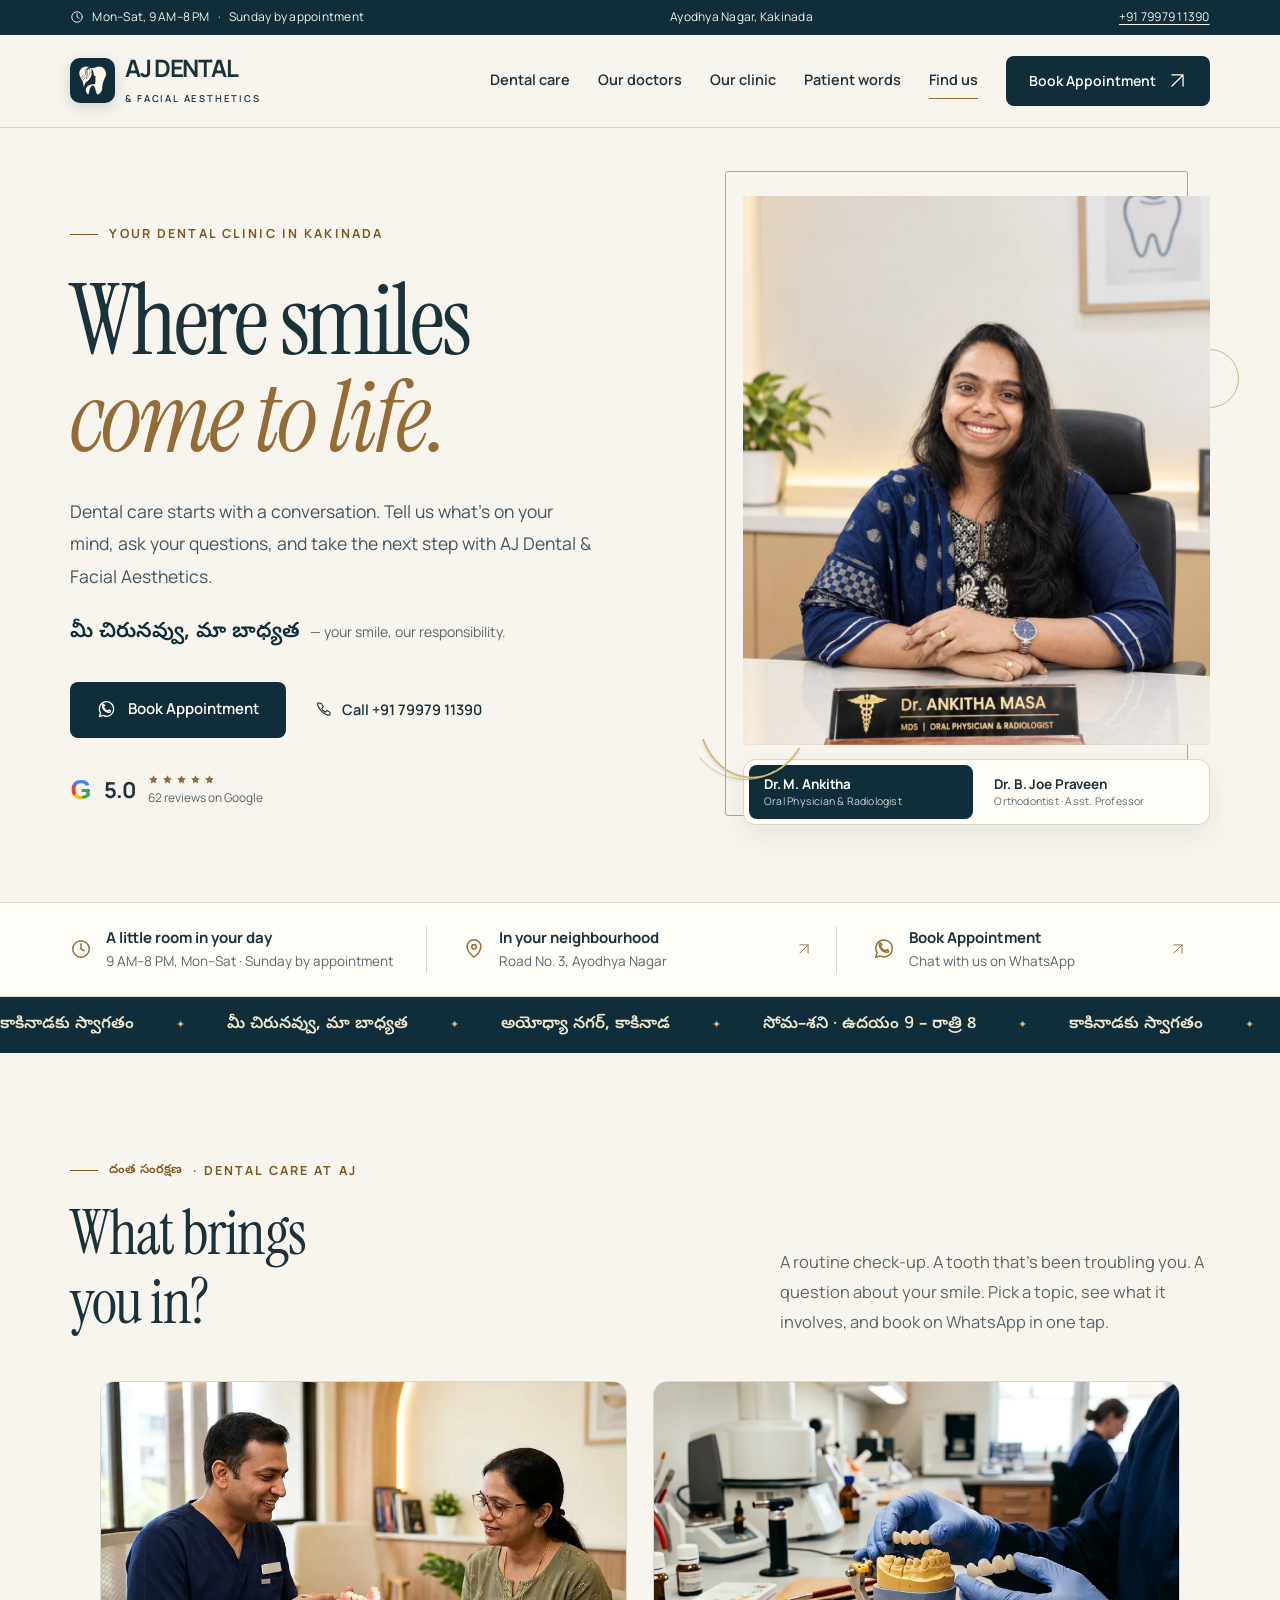
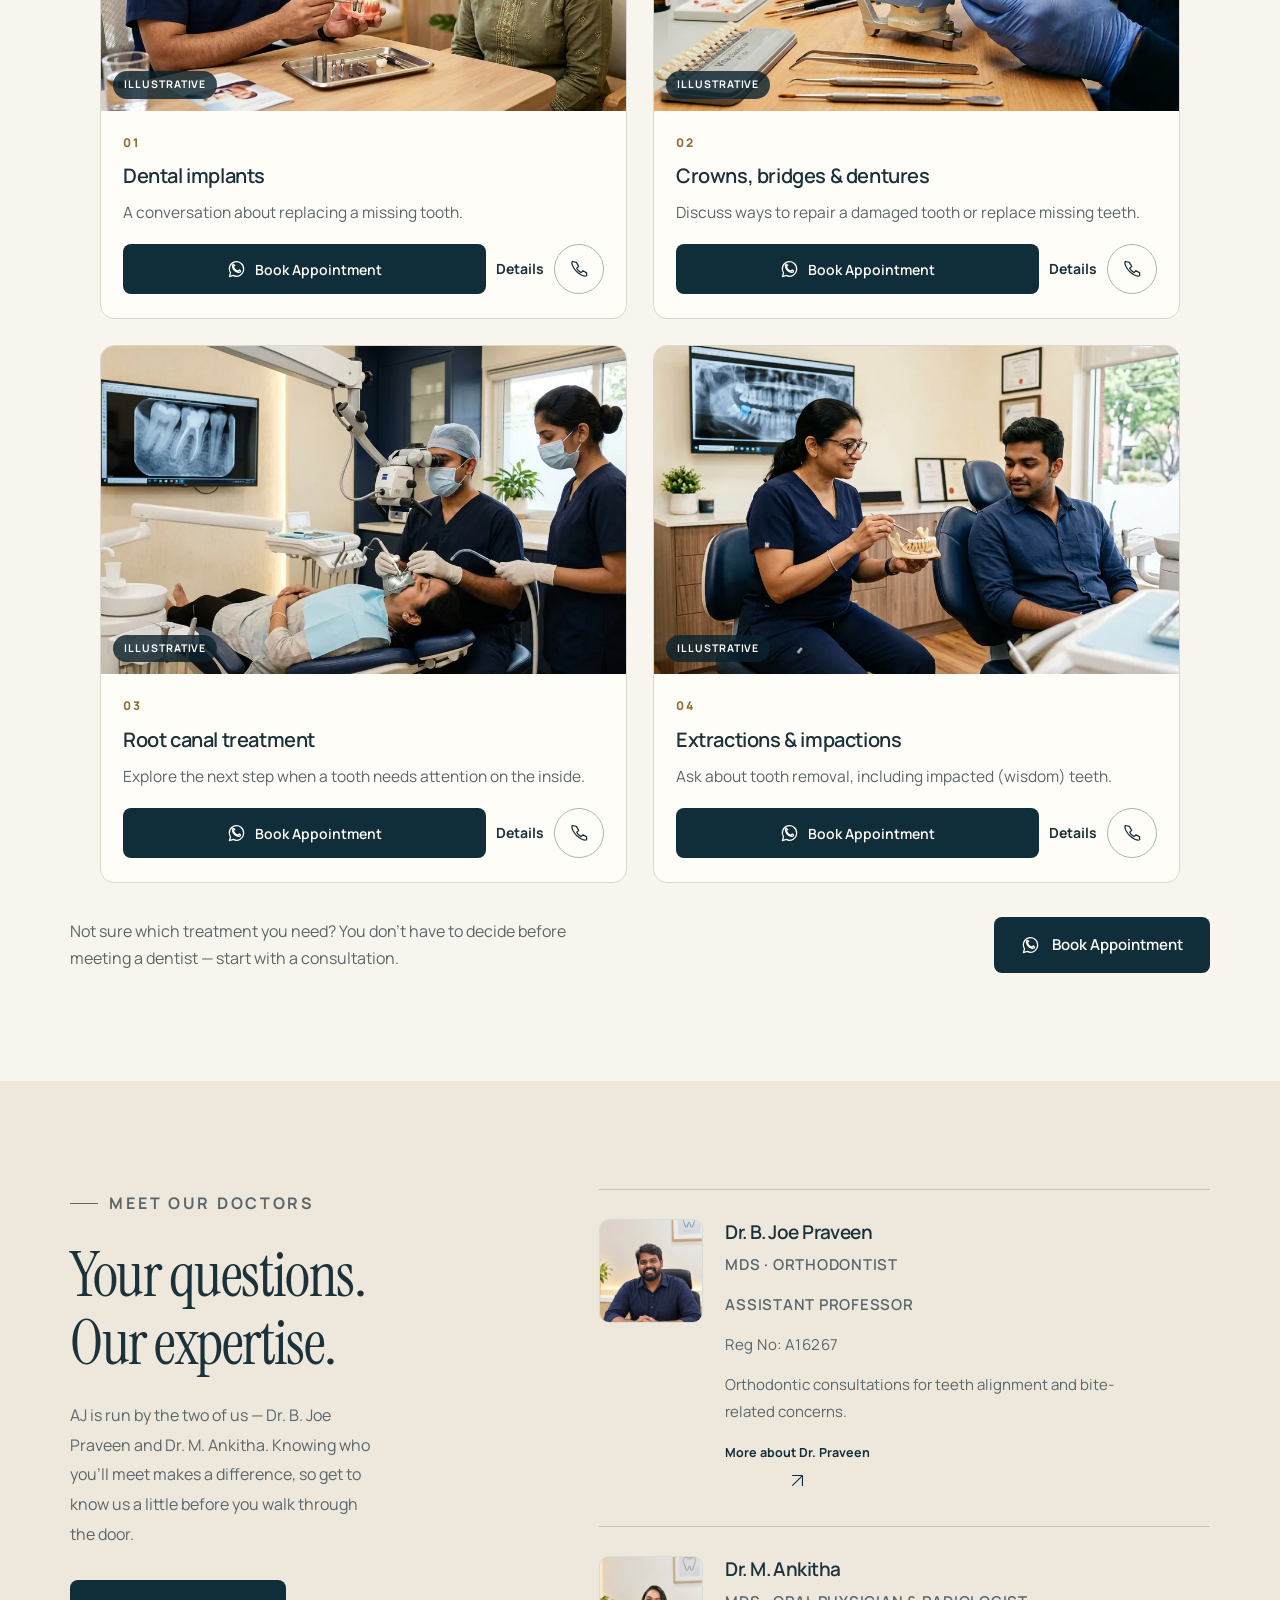
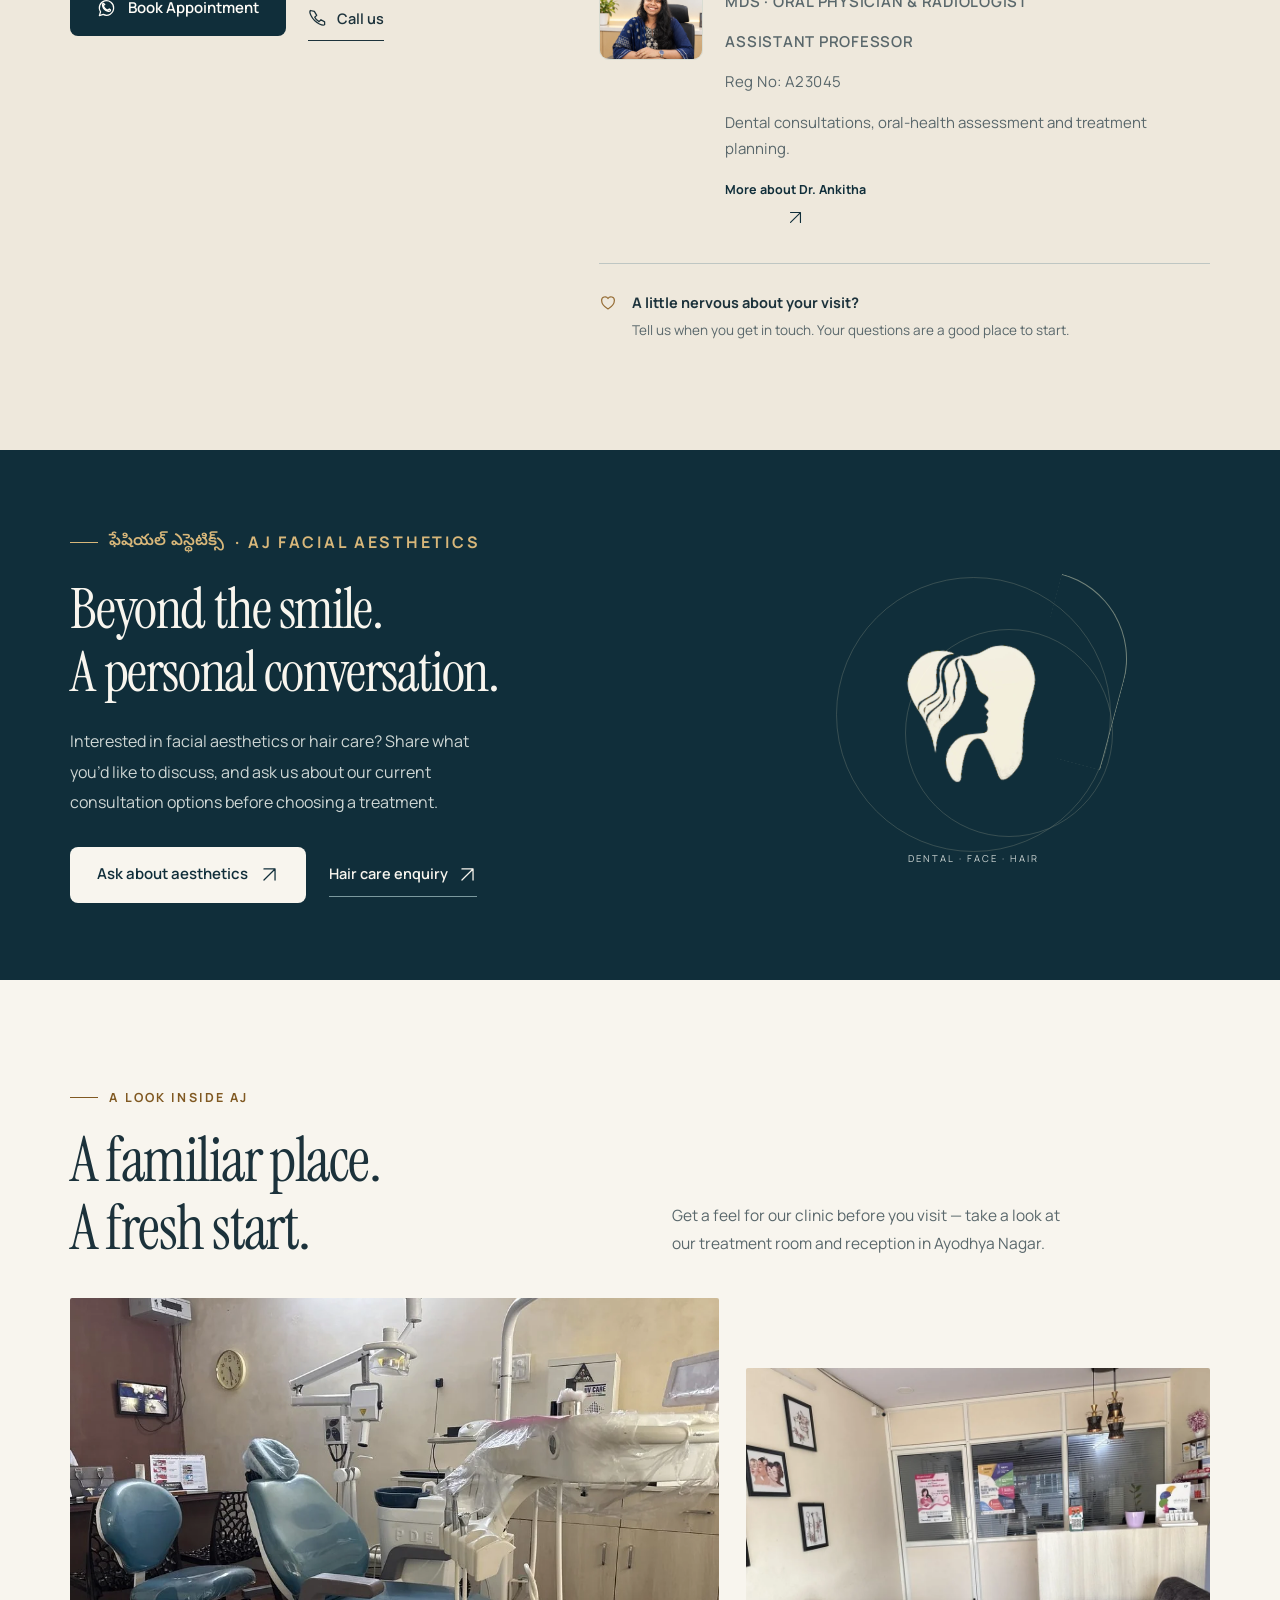
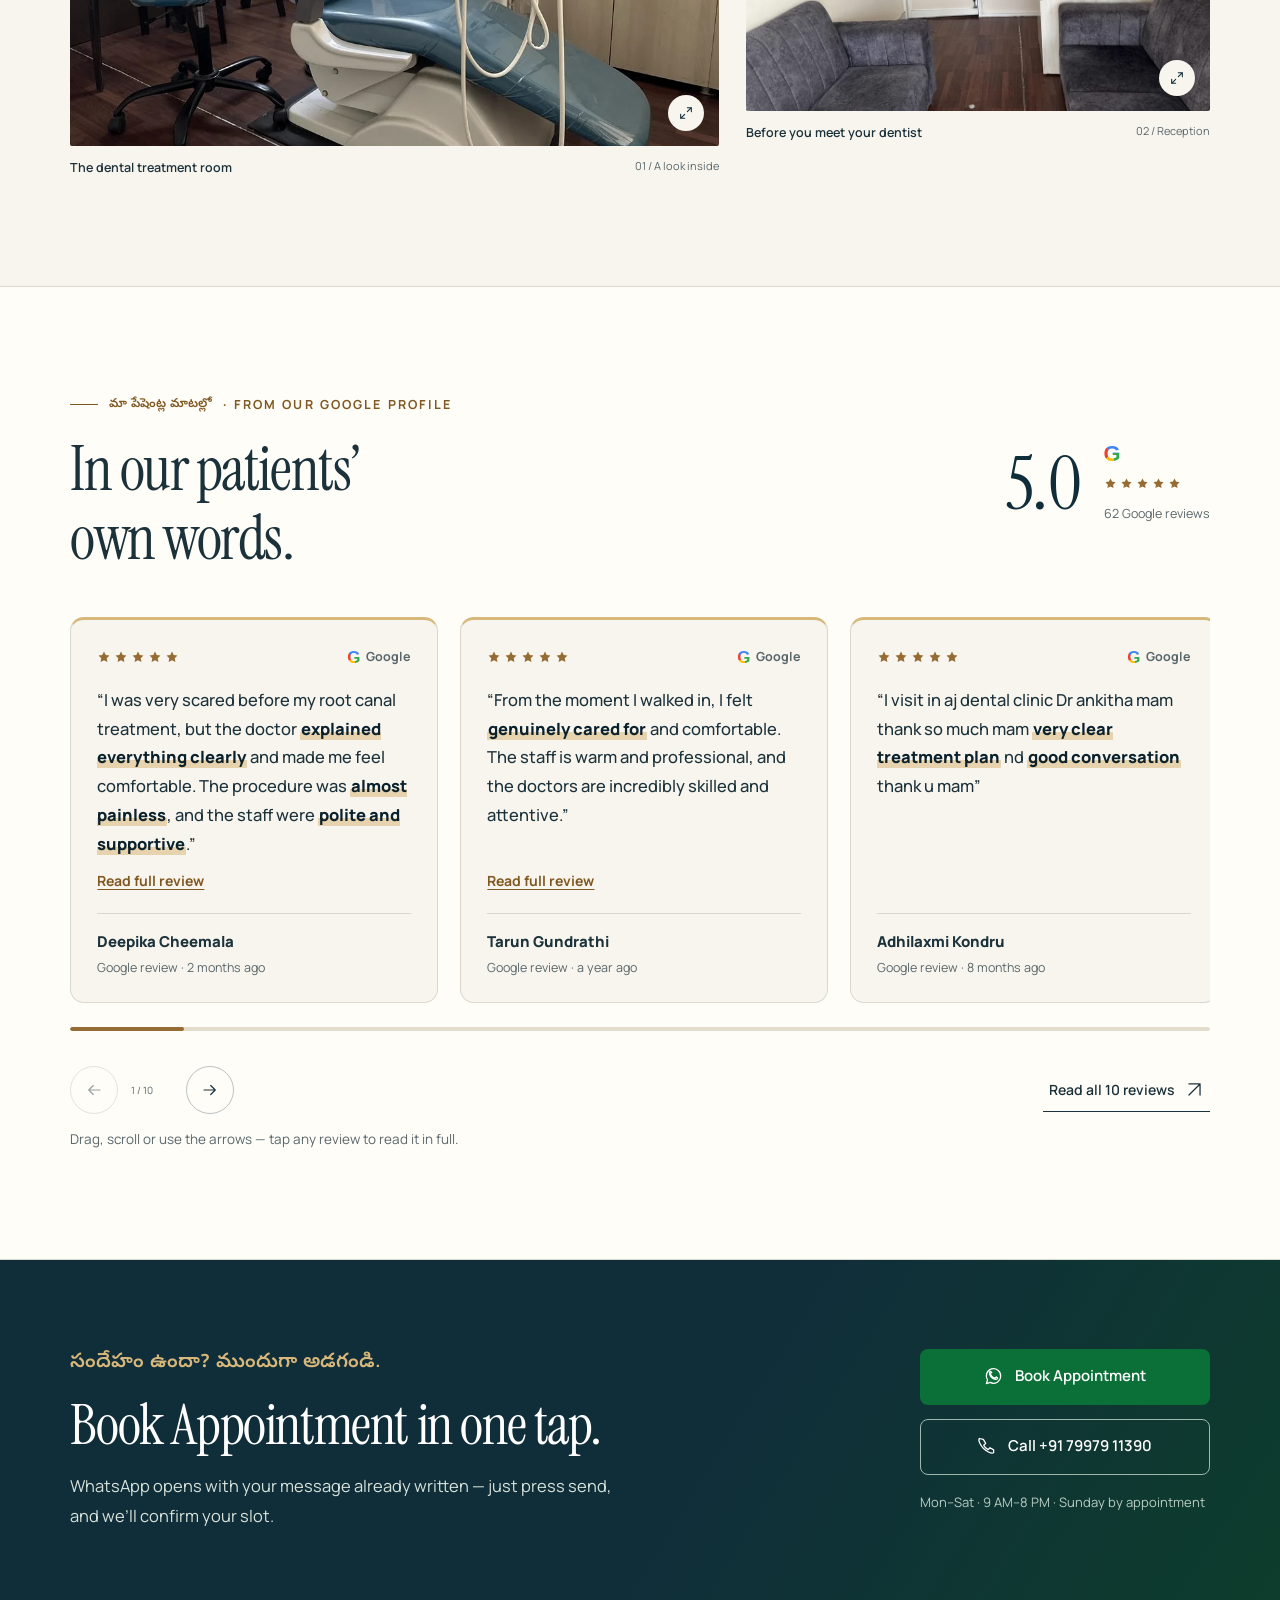
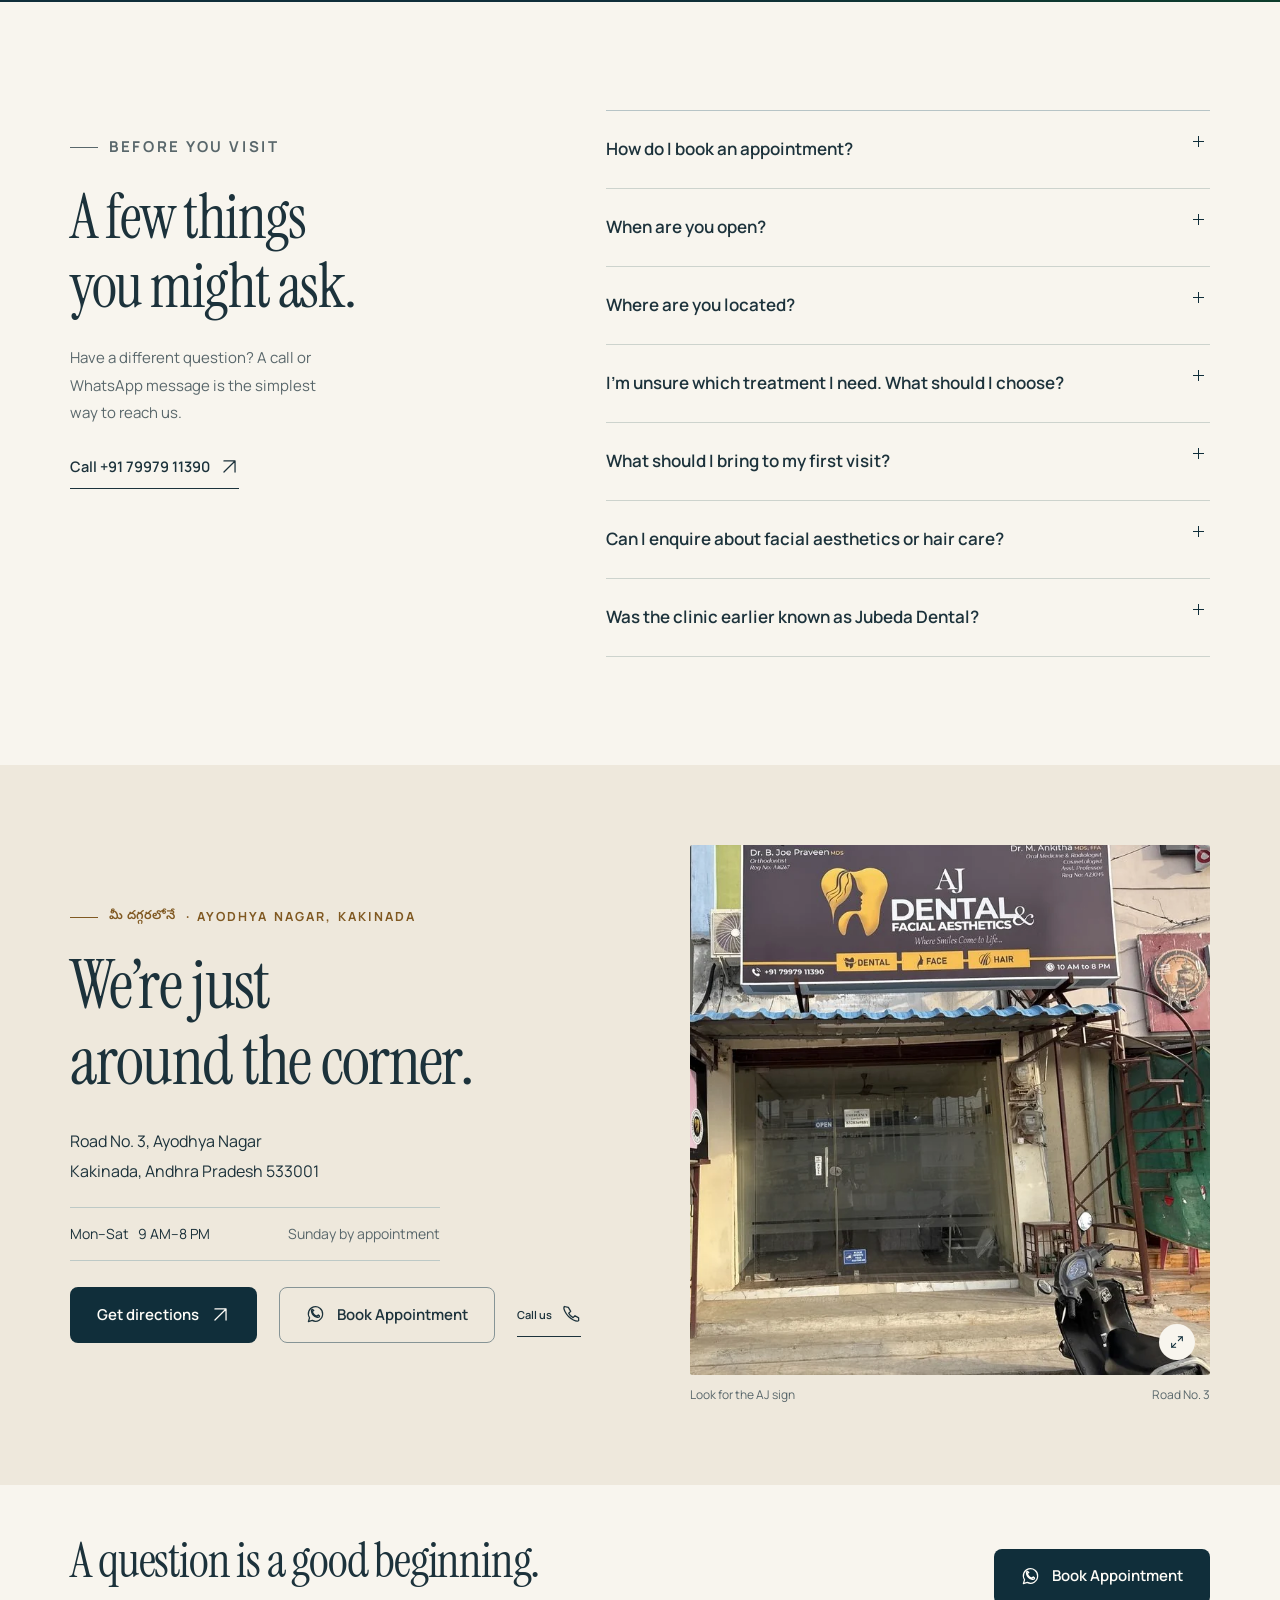
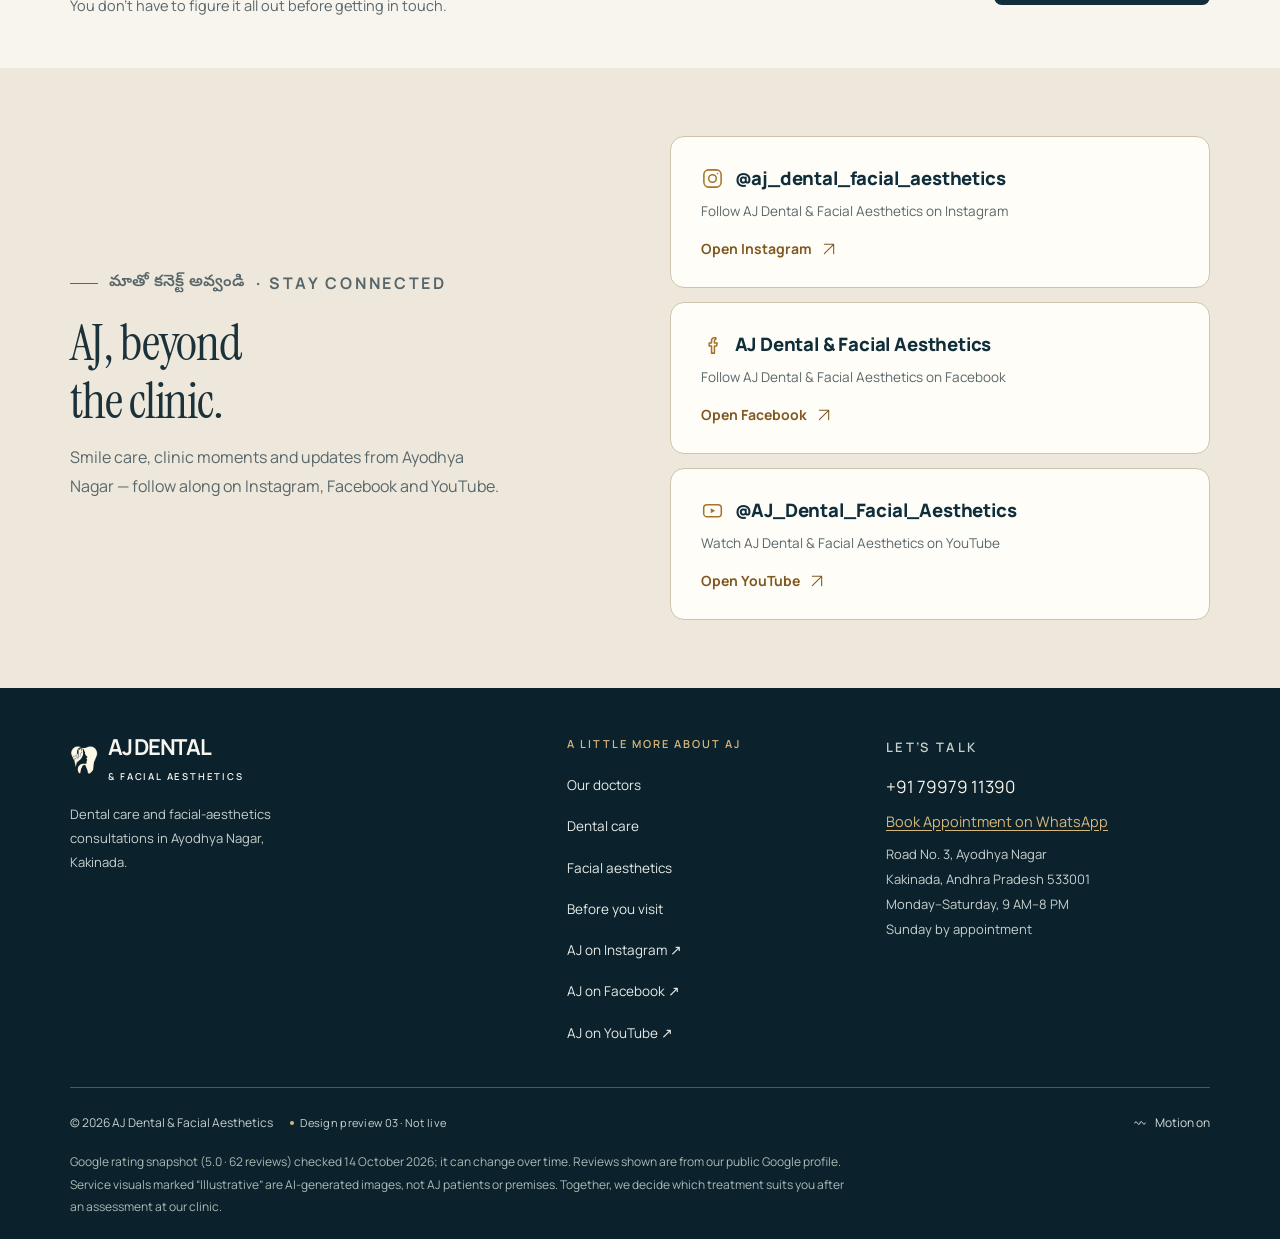
==== index.html @ 9acc1a79 "Remove first-visit journey section" ====
<!doctype html>
<html lang="en-IN" class="motion-off">
<head>
<meta charset="utf-8">
<meta name="viewport" content="width=device-width,initial-scale=1,viewport-fit=cover">
<meta name="theme-color" content="#102e3a">
<meta name="robots" content="noindex,nofollow">
<meta name="description" content="AJ Dental & Facial Aesthetics in Ayodhya Nagar, Kakinada. Meet our doctors, explore our dental care, read patient reviews and Book Appointment directly on WhatsApp or call +91 79979 11390. Monday–Saturday, 9 AM–8 PM.">
<meta http-equiv="Content-Security-Policy" content="default-src 'none'; img-src 'self' data: https://www.google-analytics.com https://www.googletagmanager.com; font-src data:; style-src 'unsafe-inline'; script-src 'unsafe-inline' https://www.googletagmanager.com; connect-src https://www.google-analytics.com https://region1.google-analytics.com https://www.googletagmanager.com; base-uri 'none'; form-action 'none'">
<title>AJ Dental & Facial Aesthetics | Kakinada</title>
<script>
(function(){
  var h = location.hostname;
  if(!/^.+\.[a-z]{2,}$/.test(h)) return; /* dev exclusion: tag runs on real domains only */
  window.dataLayer = window.dataLayer || [];
  // ⚠️ DO NOT CHANGE the gtag function below.
  // gtag.js only executes dataLayer entries that are native Arguments objects
  // (Object.prototype.toString.call(x)==='[object Arguments]'). Using rest
  // parameters (...args) or arrow functions creates Arrays, which are silently
  // discarded — no error, no warning, no network request. Google's canonical form:
  function gtag(){dataLayer.push(arguments);}
  window.gtag = gtag;
  gtag('js', new Date());
  gtag('config', 'G-LHL2H84Z37');
  var st = document.createElement('script');
  st.async = true;
  st.src = 'https://www.googletagmanager.com/gtag/js?id=G-LHL2H84Z37';
  document.head.appendChild(st);
})();
</script>
<meta property="og:type" content="website">
<meta property="og:site_name" content="AJ Dental & Facial Aesthetics">
<meta property="og:title" content="AJ Dental & Facial Aesthetics | Kakinada">
<meta property="og:description" content="AJ Dental & Facial Aesthetics in Ayodhya Nagar, Kakinada. Meet our doctors, explore our dental care, read patient reviews and Book Appointment directly on WhatsApp or call +91 79979 11390. Monday–Saturday, 9 AM–8 PM.">
<meta property="og:url" content="https://ajdental.vercel.app/">
<meta property="og:image" content="https://ajdental.vercel.app/og-image.jpg?v=2">
<meta name="twitter:card" content="summary_large_image">
<link rel="icon" href="[data-uri]" type="image/png">
<style>@font-face{font-family:'Instrument Serif';src:url('[data-uri]') format('woff2');font-style:normal;font-weight:400;font-display:swap;}
@font-face{font-family:'Instrument Serif';src:url('[data-uri]') format('woff2');font-style:italic;font-weight:400;font-display:swap;}
@font-face{font-family:'Manrope';src:url('[data-uri]') format('woff2');font-style:normal;font-weight:200 800;font-display:swap;}
@font-face{font-family:'Noto Sans Telugu';src:url('[data-uri]') format('woff2');font-style:normal;font-weight:400 700;font-display:swap;}
/* Original AJ preview design. All assets/fonts are embedded by assemble_preview.py. */
:root{--navy:#102e3a;--navy-deep:#0b222d;--paper:#f8f5ee;--white:#fffdf8;--sand:#eee8dc;--gold:#956c34;--gold-light:#d8b77a;--ink:#1c323b;--muted:#59676b;--line:#d8d8ce;--serif:'Instrument Serif',Georgia,serif;--sans:'Manrope',Arial,sans-serif;--ease:cubic-bezier(.22,.61,.36,1);--gutter:clamp(22px,5.5vw,84px);--content:1280px}
[hidden]{display:none!important}*,*:before,*:after{box-sizing:border-box}html{scroll-behavior:smooth;scroll-padding-top:106px}body{margin:0;background:var(--paper);color:var(--ink);font-family:var(--sans);font-weight:400;font-size:15px;line-height:1.65;-webkit-font-smoothing:antialiased}button,input,select,textarea{font:inherit}button,a{-webkit-tap-highlight-color:transparent}button{cursor:pointer}a{color:inherit;text-decoration:none}button{color:inherit}button:disabled{cursor:not-allowed;opacity:.45}img{display:block;max-width:100%;height:auto}svg{display:block}h1,h2,h3,p,figure,blockquote{margin:0}h1,h2,.serif{font-family:var(--serif);font-weight:400}h2{font-size:clamp(42px,4.8vw,68px);line-height:1.06;letter-spacing:-.025em}h3{font-size:20px;line-height:1.4;letter-spacing:-.03em}p+p{margin-top:14px}::selection{background:#dfc695;color:var(--navy)}:focus-visible{outline:3px solid #a77731;outline-offset:5px}button:focus-visible,a:focus-visible{border-radius:3px}.container{max-width:calc(var(--content) + var(--gutter)*2);margin-inline:auto;padding-inline:var(--gutter)}.section{padding-block:104px}.eyebrow{font-size:10px;font-weight:700;letter-spacing:.2em;text-transform:uppercase;line-height:1.7;color:var(--gold);display:flex;align-items:center;gap:11px}.eyebrow:before{content:'';display:block;width:28px;height:1px;background:currentColor;flex:none}.muted{color:var(--muted)}.small{font-size:12px}.sr-only{position:absolute!important;width:1px;height:1px;padding:0;margin:-1px;overflow:hidden;clip:rect(0,0,0,0);white-space:nowrap;border:0}.skip-link{position:fixed;z-index:200;top:-100px;left:20px;background:var(--navy);color:white;padding:14px 20px}.skip-link:focus{top:15px}.icon{width:19px;height:19px;flex:none;fill:none;stroke:currentColor;stroke-width:1.6;stroke-linecap:round;stroke-linejoin:round}.btn{display:inline-flex;align-items:center;justify-content:center;gap:20px;min-height:54px;padding:15px 24px;border:1px solid transparent;border-radius:3px;font-weight:600;font-size:12px;line-height:1.5;transition:background .25s,color .25s,border-color .25s,transform .25s}.btn .icon{transition:transform .3s var(--ease)}.btn:hover .icon{transform:translate(3px,-2px)}.btn-primary{color:var(--white);background:var(--navy)}.btn-primary:hover{background:var(--navy-deep)}.btn-outline{border-color:#869496;background:transparent}.btn-outline:hover{background:var(--navy);border-color:var(--navy);color:white}.btn-cream{background:var(--paper);color:var(--navy)}.btn-cream:hover{background:var(--gold-light)}.text-link{display:inline-flex;align-items:center;gap:14px;padding-block:10px;min-height:44px;font-size:12px;font-weight:600;border-bottom:1px solid currentColor;line-height:1.6}.text-link .icon{transition:transform .25s}.text-link:hover .icon{transform:translate(3px,-2px)}.circle-btn{width:46px;height:46px;display:grid;place-items:center;border:1px solid #bac3c3;border-radius:50%;background:transparent;transition:background .25s,color .25s}.circle-btn:hover{background:var(--navy);color:white}.circle-btn .icon{width:18px;height:18px}
/* Local context, then a deliberately quiet navigation. */
.utility{background:var(--navy);color:#f3f0e7;font-size:10px;line-height:1.4;letter-spacing:.02em}.utility .container{display:flex;justify-content:space-between;align-items:center;gap:20px;padding-block:9px}.utility span{display:flex;align-items:center;gap:8px}.utility .icon{width:12px;height:12px}.utility a{text-decoration:underline;text-underline-offset:3px}.site-header{position:sticky;top:0;z-index:40;background:rgba(248,245,238,.97);border-bottom:1px solid rgba(16,46,58,.15)}.nav-wrap{display:flex;align-items:center;justify-content:space-between;min-height:92px;gap:28px}.brand{display:flex;align-items:center;gap:10px;flex:none}.brand-mark{width:35px;height:42px;object-fit:contain}.brand-name{font-size:24px;font-weight:700;letter-spacing:-.06em;line-height:1.06}.brand-name strong{font-weight:700}.brand-sub{display:block;font-size:8px;letter-spacing:.19em;font-weight:600;text-transform:uppercase;margin-top:5px}.desktop-nav{display:flex;align-items:center;gap:28px;margin-left:auto}.desktop-nav a{font-size:11px;font-weight:600;position:relative;padding-block:14px;white-space:nowrap}.desktop-nav a:after{content:'';position:absolute;bottom:8px;left:0;width:100%;height:1px;background:var(--gold);transform:scaleX(0);transform-origin:left;transition:transform .3s}.desktop-nav a:hover:after,.desktop-nav a.is-current:after{transform:scaleX(1)}.nav-action{min-height:45px;padding:11px 17px;gap:15px;font-size:10px}.nav-action .icon{width:16px}.menu-toggle{display:none;border:0;background:transparent;min-width:46px;min-height:46px;padding:10px}.menu-toggle span{width:23px;height:1px;background:var(--navy);display:block;margin:6px 0;transition:transform .25s}.menu-toggle[aria-expanded=true] span:first-child{transform:translateY(3.5px) rotate(45deg)}.menu-toggle[aria-expanded=true] span:last-child{transform:translateY(-3.5px) rotate(-45deg)}.mobile-nav{display:none;background:var(--paper);border-top:1px solid var(--line);padding:15px var(--gutter) 25px}.mobile-nav a{display:block;font-size:21px;font-family:var(--serif);padding:9px 0}.mobile-nav .btn{display:flex;font:600 12px var(--sans);margin-top:14px;padding:15px}.mobile-nav[hidden]{display:none!important}
/* Editorial hero: a real doctor, not a stock patient or generated face. */
.hero{padding-top:55px;padding-bottom:54px;overflow:hidden}.hero-layout{display:grid;grid-template-columns:1.1fr .9fr;align-items:center;gap:clamp(40px,8vw,122px)}.hero-copy{padding-block:24px}.hero-copy .eyebrow{margin-bottom:29px}.hero h1{font-size:clamp(70px,7.65vw,111px);line-height:.99;letter-spacing:-.032em;margin-bottom:28px}.hero h1 span{display:block}.hero h1 em{font-weight:400;color:var(--gold);font-style:italic;display:block}.hero-description{max-width:415px;font-size:14px;line-height:1.9;color:var(--muted)}.hero-actions{display:flex;align-items:center;gap:30px;margin-top:30px;flex-wrap:wrap}.hero-call{border-bottom:0;font-size:11px;gap:9px}.hero-call .icon{width:16px}.hero-rating{display:flex;align-items:center;gap:13px;margin-top:36px;width:fit-content;font-size:11px}.google-g{font-family:Arial,sans-serif;font-size:27px;font-weight:600;line-height:1;background:conic-gradient(#4285f4 0 90deg,#34a853 90deg 165deg,#fbbc05 165deg 235deg,#ea4335 235deg 310deg,#4285f4 310deg);background-clip:text;-webkit-background-clip:text;color:transparent}.rating-number{font-weight:700;font-size:19px;line-height:1.3;letter-spacing:-.05em}.rating-caption{font-size:9px;color:var(--muted);line-height:1.6}.stars{display:flex;gap:3px;color:var(--gold)}.star{width:11px;height:11px;fill:currentColor;stroke:none}.rating-detail{display:grid;gap:3px}.hero-visual{position:relative;isolation:isolate;padding-top:13px;padding-bottom:23px}.hero-frame{position:relative;width:100%;border-radius:3px;overflow:hidden;aspect-ratio: .83;background:#d8b399}.hero-photo{width:100%;height:100%;object-fit:cover;object-position:50% 39%;filter:saturate(.93)}.hero-visual:before{content:'';position:absolute;inset:-12px 22px 32px -18px;border:1px solid #c7a66a;z-index:-1;border-radius:3px}.hero-visual:after{content:'';position:absolute;right:-29px;top:25%;width:59px;height:59px;border:1px solid #c9b589;border-radius:50%;z-index:-1}.hero-caption{position:absolute;bottom:0;left:-22px;right:31px;background:var(--navy);color:white;padding:15px 23px;display:flex;align-items:center;justify-content:space-between;gap:15px;border-radius:2px}.hero-caption span:first-child{font-size:12px;font-weight:600;letter-spacing:-.01em}.hero-caption span small{display:block;font-size:9px;font-weight:400;margin-top:3px;color:#ccd6d6}.hero-caption .icon{color:var(--gold-light);width:23px;height:23px}.hero-index{position:absolute;right:0;bottom:-3px;font-size:8px;letter-spacing:.13em;color:var(--muted);writing-mode:vertical-rl}.hero-smile{position:absolute;width:120px;height:74px;bottom:115px;left:-51px;z-index:2;color:var(--gold-light);filter:drop-shadow(0 2px 1px rgba(0,0,0,.1))}.hero-smile path{stroke-dasharray:180;stroke-dashoffset:0}.motion-on .hero-smile path{animation:draw-smile 2.2s var(--ease) .4s both}.hero-footnote{font-size:8px;color:var(--muted);margin-top:15px}
@keyframes draw-smile{from{stroke-dashoffset:180}to{stroke-dashoffset:0}}
/* An information strip, not manufactured success statistics. */
.info-strip{border-top:1px solid var(--line);border-bottom:1px solid var(--line);background:var(--white)}.info-strip .container{display:grid;grid-template-columns:1fr 1.15fr 1.05fr;padding-block:23px}.info-item{display:flex;align-items:center;gap:14px;padding-right:25px}.info-item+.info-item{padding-left:36px;border-left:1px solid var(--line)}.info-item .icon{color:var(--gold);width:22px;height:22px}.info-title{font-size:11px;font-weight:700;line-height:1.6}.info-text{font-size:10px;color:var(--muted);line-height:1.7;margin-top:1px}.info-item .arrow-small{width:14px;height:14px;margin-left:auto}
/* Treatments are browsable questions, not a wall of identical cards. */
.section-head{display:flex;align-items:flex-end;justify-content:space-between;gap:45px;margin-bottom:45px}.section-head .eyebrow{margin-bottom:18px}.section-head>p{font-size:13px;max-width:345px;color:var(--muted);line-height:1.9}.care-section{background:var(--paper)}.care-tabs{display:flex;align-items:center;gap:34px;border-bottom:1px solid #bfc8c8;margin-bottom:28px}.care-tab{padding:15px 0 18px;background:none;border:0;font-size:12px;font-weight:600;position:relative;min-height:48px;color:var(--muted)}.care-tab:after{content:'';position:absolute;bottom:-1px;height:2px;width:100%;left:0;background:var(--navy);transform:scaleX(0);transition:transform .3s}.care-tab[aria-selected=true]{color:var(--navy)}.care-tab[aria-selected=true]:after{transform:scaleX(1)}.care-panel[hidden]{display:none}.care-grid{display:grid;grid-template-columns:repeat(3,1fr);column-gap:40px}.care-item{border-bottom:1px solid var(--line);padding:23px 0 27px;min-height:170px;position:relative;background:transparent;display:flex;flex-direction:column}.care-item .care-number{font-size:8px;color:var(--gold);letter-spacing:.08em;margin-bottom:10px}.care-item h3{font-size:17px;font-weight:600;letter-spacing:-.04em;margin-bottom:8px;padding-right:35px}.care-item p{font-size:11px;line-height:1.8;color:var(--muted);max-width:280px}.care-item button{position:absolute;inset:0;width:100%;height:100%;padding:0;border:0;background:transparent;display:block}.care-item button .icon{position:absolute;right:0;top:56px;width:19px;height:19px;transition:transform .3s}.care-item:hover button .icon{transform:translate(2px,-2px)}.care-bottom{display:flex;align-items:center;justify-content:space-between;margin-top:28px;gap:20px}.care-bottom p{font-size:11px;color:var(--muted);max-width:380px}.care-bottom .text-link{font-size:11px;white-space:nowrap}.visit-step-band{padding-top:54px;margin-top:56px;border-top:1px solid var(--line)}.visit-step-band h3{font-family:var(--serif);font-size:32px;font-weight:400;margin-bottom:30px}.steps{display:grid;grid-template-columns:repeat(3,1fr);gap:45px}.step{display:flex;gap:19px;align-items:flex-start}.step-num{font-family:var(--serif);font-size:27px;color:var(--gold);line-height:1;flex:none}.step-title{font-size:11px;font-weight:700;margin-bottom:5px}.step p{font-size:10px;line-height:1.8;color:var(--muted);max-width:245px}.steps .step+.step{border-left:1px solid var(--line);padding-left:34px}
/* Doctors: honest printed roles, no fabricated experience or portraits. */
.doctor-section{background:var(--sand)}.doctor-layout{display:grid;grid-template-columns:.82fr 1.18fr;gap:105px;align-items:start}.doctor-intro .eyebrow{margin-bottom:22px}.doctor-intro h2{margin-bottom:23px}.doctor-intro>p{font-size:12px;line-height:1.9;color:var(--muted);max-width:300px}.doctor-intro .text-link{margin-top:22px}.doctor-list{border-top:1px solid #bec6c3}.doctor-row{padding:29px 0 30px;border-bottom:1px solid #bec6c3;display:grid;grid-template-columns:72px 1fr 28px;gap:23px;align-items:start}.doctor-monogram{border:1px solid #9ca7a4;border-radius:50%;height:64px;width:64px;display:grid;place-items:center;font-family:var(--serif);font-size:24px;color:var(--gold);background:rgba(255,253,248,.3)}.doctor-row h3{font-size:17px;font-weight:600;margin-bottom:6px}.doctor-role{font-size:10px;letter-spacing:.045em;color:var(--gold);font-weight:600;margin-bottom:12px}.doctor-row p{font-size:11px;color:var(--muted);max-width:330px;line-height:1.8}.doctor-row button{border:0;background:transparent;display:grid;place-items:center;padding:7px 0;min-width:32px;min-height:44px}.doctor-row button .icon{width:17px;height:17px}.reassurance{padding-top:27px;display:flex;gap:15px;align-items:start}.reassurance .icon{width:18px;height:18px;color:var(--gold);margin-top:3px}.reassurance strong{font-size:11px;display:block;line-height:1.7}.reassurance p{font-size:10px;margin-top:3px;color:var(--muted)}
/* A secondary, consultation-led aesthetics story. */
.aesthetic-section{background:var(--navy);color:var(--paper);position:relative;overflow:hidden;padding-block:77px}.aesthetic-layout{display:grid;grid-template-columns:1.1fr .9fr;gap:90px;align-items:center}.aesthetic-section .eyebrow{color:var(--gold-light);margin-bottom:20px}.aesthetic-section h2{font-size:clamp(40px,4.4vw,61px);margin-bottom:23px}.aesthetic-section p{font-size:12px;color:#ced6d4;line-height:1.95;max-width:420px}.aesthetic-actions{margin-top:29px;display:flex;gap:23px;align-items:center;flex-wrap:wrap}.aesthetic-actions .text-link{font-size:10px;color:var(--paper);border-bottom-color:#7b999e}.aesthetic-art{position:relative;min-height:315px;display:grid;place-items:center}.aesthetic-art:before,.aesthetic-art:after{content:'';position:absolute;border:1px solid #60716a;border-radius:50%;width:275px;height:275px;opacity:.5}.aesthetic-art:after{width:208px;height:208px;transform:translate(35px,18px)}.aesthetic-art img{width:139px;position:relative;z-index:1;opacity:.95;transform:rotate(-5deg)}.aesthetic-label{position:absolute;bottom:5px;font-size:8px;letter-spacing:.21em;color:#ced6d4;text-transform:uppercase}.aesthetic-line{position:absolute;width:88px;height:180px;border:1px solid #718279;border-left:0;border-bottom:0;border-radius:0 100px 0 0;right:18%;top:8%;transform:rotate(15deg)}
/* Real premises with an accessible manual lightbox. */
.clinic-section{padding-bottom:100px}.clinic-top{display:grid;grid-template-columns:1fr 1fr;gap:64px;margin-bottom:35px;align-items:end}.clinic-top .eyebrow{margin-bottom:18px}.clinic-top>p{font-size:13px;line-height:1.95;color:var(--muted);max-width:405px;padding-bottom:5px}.clinic-gallery{display:grid;grid-template-columns:1.4fr 1fr;gap:27px;align-items:start}.gallery-button{display:block;border:0;padding:0;width:100%;background:none;text-align:left}.gallery-image-wrap{display:block;position:relative;overflow:hidden;background:#d5cebf;border-radius:2px}.gallery-image-wrap img{width:100%;height:100%;object-fit:cover;transition:transform .7s var(--ease);aspect-ratio:1.45}.clinic-gallery .gallery-button:last-child{padding-top:70px}.clinic-gallery .gallery-button:last-child img{aspect-ratio:1.35}.gallery-button:hover img{transform:scale(1.03)}.gallery-expand{position:absolute;right:15px;bottom:15px;width:36px;height:36px;background:var(--paper);border-radius:50%;display:grid;place-items:center;color:var(--navy)}.gallery-expand .icon{width:16px;height:16px}.gallery-caption{font-size:10px;font-weight:600;margin-top:11px;display:flex;justify-content:space-between;gap:20px}.gallery-caption span:last-child{font-weight:400;color:var(--muted);font-size:9px}
/* Patient words: manually controlled, correctly attributed, no invented top ten. */
.review-section{background:var(--white);border-top:1px solid var(--line);border-bottom:1px solid var(--line)}.review-top{display:flex;justify-content:space-between;align-items:center;gap:45px;margin-bottom:45px}.review-top .eyebrow{margin-bottom:20px}.review-score{display:flex;gap:22px;align-items:center}.review-score-number{font-family:var(--serif);font-size:74px;line-height:1;color:var(--navy)}.review-score .stars{margin-top:7px;margin-bottom:8px}.review-score .star{width:13px;height:13px}.review-score .small{font-size:10px}.review-viewport{overflow:hidden}.review-track{display:flex;gap:29px;transition:transform .5s var(--ease)}.review-card{flex:0 0 calc((100% - 58px)/3);border-top:1px solid #bcc8c9;padding-top:21px;display:flex;flex-direction:column;min-height:254px}.review-card .stars{margin-bottom:22px}.review-quote{font-family:var(--serif);font-size:28px;line-height:1.24;letter-spacing:-.01em;color:var(--navy);flex:1}.review-author{font-size:11px;font-weight:700;margin-top:24px;display:block}.review-source{display:flex;align-items:center;justify-content:space-between;margin-top:4px;font-size:9px;color:var(--muted)}.review-source a{padding:7px 0;min-height:30px;text-decoration:underline;text-underline-offset:3px}.review-controls{display:flex;align-items:center;justify-content:space-between;gap:20px;margin-top:35px}.review-controls-left{display:flex;align-items:center;gap:13px}.review-count{font-size:10px;color:var(--muted);min-width:42px}.review-controls .text-link{font-size:10px}.review-check{font-size:8px;color:var(--muted);margin-top:17px;line-height:1.8;max-width:580px}
/* Answers and location rather than boilerplate SEO paragraphs. */
.faq-section{padding-bottom:92px}.faq-layout{display:grid;grid-template-columns:.85fr 1.15fr;gap:90px}.faq-intro .eyebrow{margin-bottom:22px}.faq-intro p{font-size:12px;line-height:1.9;color:var(--muted);margin-top:23px;max-width:265px}.faq-intro .text-link{margin-top:18px}.faq-list{border-top:1px solid #b7c4c6}.faq-item{border-bottom:1px solid #cdd3cd}.faq-item summary{cursor:pointer;list-style:none;font-size:12px;font-weight:600;padding:22px 35px 22px 0;position:relative;line-height:1.7;min-height:62px}.faq-item summary::-webkit-details-marker{display:none}.faq-item summary:after,.faq-item summary:before{content:'';position:absolute;right:6px;top:30px;width:11px;height:1px;background:var(--navy);transition:transform .25s}.faq-item summary:before{transform:rotate(90deg)}.faq-item[open] summary:before{transform:rotate(0deg)}.faq-answer{font-size:11px;line-height:1.9;color:var(--muted);padding:0 36px 24px 0}.faq-answer a{text-decoration:underline;text-underline-offset:3px}.visit-section{background:var(--sand);padding-block:80px}.visit-layout{display:grid;grid-template-columns:1fr 1fr;gap:100px;align-items:center}.visit-copy .eyebrow{margin-bottom:20px}.visit-copy h2{font-size:clamp(43px,5.3vw,74px);margin-bottom:28px}.visit-address{font-size:13px;line-height:1.9;font-style:normal;max-width:350px;margin-bottom:21px}.visit-hours{font-size:11px;border-top:1px solid #bdc9c6;border-bottom:1px solid #bdc9c6;padding:14px 0;margin-bottom:26px;max-width:370px;display:flex;justify-content:space-between;gap:25px}.visit-hours span:last-child{color:var(--muted);white-space:nowrap}.visit-actions{display:flex;flex-wrap:wrap;align-items:center;gap:22px}.visit-actions .text-link{font-size:11px}.visit-photo{border:0;padding:0;background:none;text-align:left;display:block;width:100%}.visit-photo img{width:100%;aspect-ratio:.98;object-fit:cover;object-position:center 35%;border-radius:2px}.visit-photo .gallery-image-wrap{overflow:hidden}.visit-photo:hover img{transform:scale(1.025)}.visit-photo img{transition:transform .6s var(--ease)}.visit-caption{font-size:9px;color:var(--muted);margin-top:10px;display:flex;justify-content:space-between}.final-cta{padding-block:49px;background:var(--paper)}.final-cta .container{display:flex;align-items:center;justify-content:space-between;gap:40px}.final-cta h2{font-size:clamp(34px,4vw,48px)}.final-cta p{font-size:11px;margin-top:6px;color:var(--muted)}.final-cta .btn{white-space:nowrap}
.site-footer{background:var(--navy-deep);color:var(--paper);padding-top:47px;padding-bottom:21px}.footer-top{display:grid;grid-template-columns:1.35fr .8fr 1fr;gap:60px;padding-bottom:36px}.footer-brand .brand{margin-bottom:17px}.footer-brand .brand-mark{width:31px;height:37px}.footer-brand .brand-name{font-size:22px}.footer-brand>p{font-size:10px;color:#c7d0cd;max-width:220px;line-height:1.9}.footer-heading{font-size:8px;letter-spacing:.18em;font-weight:600;color:var(--gold-light);text-transform:uppercase;margin-bottom:13px}.footer-links{display:grid;gap:5px}.footer-links a,.footer-links button{font-size:10px;line-height:1.8;background:none;border:0;padding:4px 0;text-align:left;color:#e6eae5;min-height:26px}.footer-links a:hover,.footer-links button:hover{color:var(--gold-light)}.footer-contact a{font-size:14px;display:block;margin-bottom:8px}.footer-contact p{font-size:9px;color:#c7d0cd;line-height:1.9}.footer-bottom{padding-top:17px;border-top:1px solid #4a5b60;display:flex;align-items:center;justify-content:space-between;gap:20px;flex-wrap:wrap;color:#c8cfce;font-size:8px}.footer-bottom-left{display:flex;gap:17px;align-items:center;flex-wrap:wrap}.footer-bottom button{background:none;border:0;padding:8px 0;color:#d7dddb;font-size:8px;min-height:28px}.motion-toggle{display:flex;align-items:center;gap:8px;white-space:nowrap}.motion-toggle .icon{width:14px;height:14px}.footer-legacy{margin-top:14px;font-size:8px;color:#c8cfce}.footer-disclaimer{font-size:8px;line-height:1.8;color:#b8c4c1;margin-top:8px}.mobile-dock{display:none}.preview-mark{display:inline-flex;align-items:center;gap:6px;font-size:8px;letter-spacing:.025em;color:#cad4d1}.preview-mark:before{content:'';width:4px;height:4px;border-radius:50%;background:var(--gold-light)}
/* Dialogs: native focus trapping and escape support, no fake booking result. */
body.dialog-open{overflow:hidden}dialog{padding:0;border:0;background:var(--paper);color:var(--ink);max-width:min(660px,calc(100vw - 36px));width:660px;border-radius:4px;box-shadow:0 22px 100px rgba(0,0,0,.22)}dialog::backdrop{background:rgba(8,26,33,.66);backdrop-filter:blur(3px)}dialog[open]{animation:dialog-in .22s var(--ease)}.dialog-shell{padding:40px 44px 36px;max-height:85vh;overflow-y:auto}.dialog-close{position:absolute;right:17px;top:17px;width:34px;height:34px;min-width:44px;min-height:44px;padding:7px;display:grid;place-items:center;border:0;background:none;color:var(--navy);z-index:3}.dialog-close .icon{width:18px;height:18px}.dialog-kicker{font-size:8px;letter-spacing:.17em;color:var(--gold);font-weight:700;text-transform:uppercase;margin-bottom:13px}.dialog-title{font-family:var(--serif);font-size:44px;line-height:1.08;letter-spacing:-.02em;padding-right:24px;margin-bottom:16px;font-weight:400}.dialog-description{font-size:12px;line-height:1.9;color:var(--muted);max-width:490px;margin-bottom:22px}.detail-block{padding-top:23px;border-top:1px solid var(--line);margin-top:23px}.detail-block h3{font-size:12px;margin-bottom:11px}.detail-block p,.detail-block li{font-size:11px;line-height:1.9;color:var(--muted)}.detail-block ul{padding-left:17px;margin-top:0}.detail-block .btn{margin-top:18px}.form-grid{display:grid;grid-template-columns:1fr 1fr;gap:17px}.field{display:flex;flex-direction:column;gap:7px}.field.full{grid-column:1/-1}.field label{font-size:10px;font-weight:600}.field label small{font-weight:400;color:var(--muted);margin-left:5px}.field input,.field select{height:48px;padding:11px 12px;width:100%;color:var(--navy);border:1px solid #a7b7b9;border-radius:3px;background:var(--white);font-size:12px}.field input::placeholder{color:#778488}.form-consent{display:flex;align-items:flex-start;gap:11px;font-size:10px;line-height:1.8;color:var(--muted);margin:21px 0 22px}.form-consent input{margin:4px 0 0;width:16px;height:16px;accent-color:var(--navy);flex:none}.form-actions{display:flex;align-items:center;justify-content:space-between;gap:20px}.form-actions .text-link{font-size:10px}.form-notice{font-size:9px;color:var(--muted);line-height:1.8;padding-top:19px;border-top:1px solid var(--line);margin-top:23px}.form-status{font-size:11px;color:#9b3d32;line-height:1.8;margin-bottom:15px}.request-message{width:100%;min-height:185px;resize:vertical;border:1px solid #b4c0bc;border-radius:3px;background:var(--white);padding:17px;font-size:12px;line-height:1.8;margin-bottom:17px}.request-actions{display:flex;gap:16px;align-items:center;flex-wrap:wrap}.request-actions .btn{font-size:11px}.request-back{margin-top:16px;font-size:10px;background:none;border:0;padding:10px 0;text-decoration:underline;text-underline-offset:4px}.copy-status{font-size:10px;color:var(--muted);margin-top:10px;min-height:18px}.lightbox-dialog{width:920px;max-width:min(920px,calc(100vw - 30px));background:var(--navy-deep);color:var(--paper)}.lightbox-dialog .dialog-close{color:white}.lightbox-image{max-height:73vh;object-fit:contain;width:100%;background:var(--navy-deep);min-height:120px}.lightbox-meta{display:flex;align-items:center;justify-content:space-between;padding:17px 22px;font-size:10px;gap:20px}.lightbox-meta .circle-btn{color:var(--paper);border-color:#607677;width:40px;height:40px}.lightbox-buttons{display:flex;gap:9px}.lightbox-caption{line-height:1.7;padding-right:20px}.lightbox-caption small{display:block;color:#c6d3d3;font-size:8px}.all-reviews-list{display:grid;gap:0}.all-review{border-top:1px solid var(--line);padding-block:21px}.all-review blockquote{font-size:27px;line-height:1.25;font-family:var(--serif);margin-bottom:16px}.all-review strong{font-size:11px}.all-review a{display:block;font-size:9px;margin-top:5px;text-decoration:underline}.review-editor-note{background:var(--sand);padding:15px;font-size:10px;line-height:1.85;color:var(--muted);margin-top:15px}.preview-notes-list{padding-left:17px;font-size:11px;line-height:1.9;color:var(--muted)}.preview-notes-list li+li{margin-top:9px}#toast{position:fixed;z-index:140;bottom:26px;left:50%;transform:translate(-50%,15px);opacity:0;pointer-events:none;color:white;background:var(--navy);padding:12px 19px;border-radius:3px;font-size:11px;max-width:calc(100vw - 30px);box-shadow:0 7px 20px #0002;transition:opacity .2s,transform .2s}#toast.show{opacity:1;transform:translate(-50%,0)}
@keyframes dialog-in{from{opacity:0;transform:translateY(12px)}to{opacity:1;transform:translateY(0)}}.reveal{opacity:1;transform:none}.motion-on .reveal{transition:opacity .65s var(--ease),transform .65s var(--ease)}.motion-on .reveal:not(.is-visible){opacity:0;transform:translateY(19px)}.motion-off *, .motion-off *:before,.motion-off *:after{animation:none!important;transition:none!important;scroll-behavior:auto!important}.motion-off .reveal{opacity:1!important;transform:none!important}.motion-off .review-track{transition:none!important}
@media(min-width:1450px){.hero{padding-top:67px;padding-bottom:69px}.hero-layout{gap:130px}.hero-frame{max-height:635px}.hero-visual{max-width:520px;justify-self:end;width:100%}}
@media(max-width:1150px){.desktop-nav{gap:19px}.desktop-nav a{font-size:10px}.nav-wrap{gap:22px}.brand-name{font-size:21px}.brand-sub{font-size:7px}.nav-action{padding-inline:13px}.hero-layout{gap:55px}.doctor-layout{gap:55px}.visit-layout{gap:60px}.info-item+.info-item{padding-left:23px}.care-grid{gap:25px}.care-item h3{font-size:15px}.faq-layout{gap:60px}.aesthetic-layout{gap:45px}}
@media(max-width:950px){.desktop-nav{gap:18px}.desktop-nav a:last-child{display:none}.nav-action{font-size:9px;gap:9px}.nav-action .icon{width:13px}.hero h1{font-size:75px}.hero-description{font-size:12px}.hero-actions{gap:19px}.hero-actions .btn{font-size:11px;padding-inline:16px;gap:15px}.hero-call{font-size:10px}.info-strip .container{padding-block:21px}.info-item{gap:10px;padding-right:12px}.info-item+.info-item{padding-left:14px}.info-title{font-size:10px}.info-text{font-size:9px}.info-item .icon{width:18px;height:18px}.section{padding-block:82px}.section-head{gap:35px}.section-head>p{max-width:295px;font-size:12px}.care-grid{column-gap:24px}.care-item h3{font-size:14px}.doctor-layout{gap:40px}.doctor-row{grid-template-columns:57px 1fr 25px;gap:16px}.doctor-monogram{width:53px;height:53px;font-size:23px}.doctor-row h3{font-size:15px}.aesthetic-art:before{width:225px;height:225px}.aesthetic-art:after{width:185px;height:185px}.aesthetic-art img{width:114px}.aesthetic-line{right:12%}.review-quote{font-size:25px}.review-card{min-height:255px}.visit-layout{gap:45px}.footer-top{gap:35px}.clinic-gallery .gallery-button:last-child{padding-top:50px}.steps{gap:27px}.steps .step+.step{padding-left:24px}}
@media(max-width:780px){.desktop-nav,.nav-action{display:none}.menu-toggle{display:block}.nav-wrap{min-height:77px}.mobile-nav{display:block}.utility{font-size:9px}.utility .container{gap:15px}.utility .utility-visit{display:none}.brand-name{font-size:23px}.brand-sub{font-size:8px}.brand-mark{width:32px;height:40px}.hero{padding-top:35px;padding-bottom:38px}.hero-layout{gap:44px;grid-template-columns:1fr 1fr}.hero h1{font-size:68px}.hero-copy{padding-block:7px}.hero-copy .eyebrow{font-size:8px;margin-bottom:25px}.hero-description{font-size:12px;line-height:1.8}.hero-actions{gap:13px;margin-top:24px}.hero-rating{margin-top:23px}.hero-visual:before{left:-10px;right:15px;top:-2px;bottom:30px}.hero-caption{left:-15px;right:12px;padding:12px 13px}.hero-caption span:first-child{font-size:10px}.hero-caption span small{font-size:8px}.hero-smile{width:80px;left:-25px;bottom:90px}.hero-visual:after{right:-10px;width:40px;height:40px}.hero-index{display:none}.hero-caption .icon{width:18px;height:18px}.info-strip .container{grid-template-columns:1fr 1fr}.info-item:last-child{display:none}.info-item+.info-item{padding-left:23px}.info-title{font-size:10px}.info-text{font-size:9px}.section{padding-block:72px}.section-head{display:block;margin-bottom:31px}.section-head>p{max-width:470px;margin-top:21px;font-size:12px}.care-tabs{gap:27px}.care-tab{font-size:11px}.care-grid{grid-template-columns:1fr 1fr;column-gap:34px}.care-item h3{font-size:16px}.care-item p{font-size:11px}.care-item{min-height:168px}.steps{grid-template-columns:1fr;gap:22px}.steps .step+.step{padding-left:0;border-left:0}.step p{max-width:100%;font-size:11px}.step-title{font-size:12px}.visit-step-band{margin-top:42px;padding-top:35px}.visit-step-band h3{margin-bottom:25px}.doctor-layout{grid-template-columns:1fr;gap:35px}.doctor-intro>p{max-width:465px}.doctor-intro .text-link{margin-top:12px}.doctor-row{grid-template-columns:65px 1fr 32px;gap:20px}.doctor-monogram{width:60px;height:60px}.doctor-row h3{font-size:17px}.doctor-row p{max-width:100%}.doctor-section{padding-block:70px}.aesthetic-section{padding-block:61px}.aesthetic-layout{grid-template-columns:1.3fr .7fr;gap:27px}.aesthetic-art{min-height:250px}.aesthetic-art:before{width:183px;height:183px}.aesthetic-art:after{width:136px;height:136px;transform:translate(19px,13px)}.aesthetic-art img{width:85px}.aesthetic-label{font-size:6px;bottom:12px}.aesthetic-line{width:70px;height:126px;right:10%;top:15%}.aesthetic-section p{font-size:11px}.aesthetic-actions{gap:19px}.aesthetic-actions .btn{font-size:10px;padding:13px 16px;gap:13px}.clinic-top{display:block;margin-bottom:30px}.clinic-top>p{max-width:420px;margin-top:22px;font-size:12px}.clinic-gallery{gap:21px}.clinic-gallery .gallery-button:last-child{padding-top:40px}.gallery-caption{font-size:9px}.gallery-caption span:last-child{display:none}.review-top{gap:25px;margin-bottom:35px}.review-score-number{font-size:59px}.review-score{gap:17px}.review-score .small{font-size:9px}.review-card{flex-basis:calc((100% - 23px)/2);min-height:245px}.review-track{gap:23px}.review-quote{font-size:27px}.faq-layout{grid-template-columns:1fr;gap:32px}.faq-intro p{max-width:430px;margin-top:21px}.faq-intro .text-link{margin-top:10px}.faq-item summary{font-size:12px}.visit-layout{grid-template-columns:1fr 1fr;gap:30px}.visit-copy h2{font-size:49px}.visit-address{font-size:11px}.visit-hours{display:block;font-size:10px}.visit-hours span:last-child{display:block;margin-top:4px}.visit-actions{gap:10px}.visit-actions .btn{font-size:10px;padding-inline:13px;gap:10px}.visit-actions .text-link{font-size:10px}.visit-photo img{aspect-ratio:.8}.footer-top{grid-template-columns:1.2fr .8fr;gap:37px}.footer-contact{grid-column:1/-1;border-top:1px solid #4a5b60;padding-top:22px;display:flex;justify-content:space-between;gap:30px}.footer-contact a{font-size:13px}.footer-contact .footer-heading{display:none}.final-cta .container{gap:25px}.final-cta .btn{font-size:10px;padding-inline:16px;gap:15px}}
@media(max-width:570px){html{scroll-padding-top:91px}.utility .container{padding-block:8px}.utility span{font-size:8px;gap:6px}.utility span:last-child a{font-size:8px}.nav-wrap{min-height:73px}.brand-name{font-size:22px}.brand-sub{font-size:7px}.hero{padding-top:29px;padding-bottom:35px}.hero-layout{grid-template-columns:1fr;gap:38px}.hero-copy{padding-top:2px}.hero-copy .eyebrow{font-size:8px;margin-bottom:22px}.hero h1{font-size:78px;line-height:.97;margin-bottom:23px;max-width:420px}.hero-description{font-size:12px;max-width:340px;line-height:1.95}.hero-actions{gap:24px;margin-top:26px;flex-wrap:nowrap}.hero-actions .btn{font-size:11px;gap:18px;padding:15px 20px;min-height:54px}.hero-call{font-size:10px}.hero-rating{margin-top:28px;gap:10px}.google-g{font-size:24px}.rating-number{font-size:16px}.hero-rating .rating-caption{font-size:8px}.hero-rating .star{width:9px;height:9px}.hero-footnote{font-size:7px;line-height:1.7;margin-top:10px}.hero-visual{width:calc(100% - 26px);justify-self:center;padding-bottom:26px}.hero-frame{aspect-ratio:1.03}.hero-photo{object-position:center 31%}.hero-caption{left:-10px;right:11px;padding:12px 18px;bottom:0}.hero-caption span:first-child{font-size:11px}.hero-caption span small{font-size:8px}.hero-visual:before{left:-11px;right:13px;top:0;bottom:35px}.hero-visual:after{right:-13px;width:43px;height:43px;top:20%}.hero-smile{width:79px;height:57px;left:-21px;bottom:90px}.info-strip .container{grid-template-columns:1fr;gap:0;padding-block:7px}.info-item{padding:17px 0!important;border:0!important;gap:15px}.info-item+.info-item{border-top:1px solid var(--line)!important}.info-item:last-child{display:flex}.info-item .icon{width:20px;height:20px}.info-title{font-size:11px}.info-text{font-size:10px}.info-item .arrow-small{display:block;margin-left:auto}.section{padding-block:65px}.section-head .eyebrow{margin-bottom:18px}h2{font-size:47px}.section-head>p{font-size:12px;line-height:1.9;margin-top:20px}.care-tabs{gap:0;justify-content:space-between;margin-bottom:11px}.care-tab{font-size:10px;padding:14px 0 17px;letter-spacing:-.03em}.care-grid{grid-template-columns:1fr;gap:0}.care-item{min-height:0;padding:20px 40px 21px 0}.care-item .care-number{position:absolute;left:0;top:22px;font-size:8px;margin:0}.care-item h3{margin-left:24px;font-size:15px;padding:0;margin-bottom:5px}.care-item p{margin-left:24px;max-width:300px;font-size:10px;line-height:1.8}.care-item button .icon{top:24px}.care-bottom{display:block;margin-top:25px}.care-bottom p{font-size:10px;max-width:310px;line-height:1.85}.care-bottom .text-link{font-size:11px;margin-top:14px}.visit-step-band{padding-top:31px;margin-top:35px}.visit-step-band h3{font-size:32px;max-width:285px;line-height:1.14}.steps{gap:23px}.step{gap:17px}.step-num{font-size:25px}.step-title{font-size:11px}.step p{font-size:10px}.doctor-layout{gap:30px}.doctor-intro h2{max-width:300px}.doctor-intro>p{font-size:11px;max-width:330px}.doctor-intro .text-link{font-size:11px}.doctor-row{grid-template-columns:49px 1fr 24px;gap:16px;padding-block:25px}.doctor-monogram{width:47px;height:47px;font-size:20px;margin-top:2px}.doctor-row h3{font-size:15px}.doctor-role{font-size:8px;letter-spacing:.02em;margin-bottom:9px}.doctor-row p{font-size:10px;line-height:1.85}.doctor-row button{min-width:28px}.doctor-row button .icon{width:15px;height:15px}.reassurance{gap:13px;padding-top:22px}.reassurance strong{font-size:10px}.reassurance p{font-size:9px}.aesthetic-section{padding-block:58px}.aesthetic-layout{grid-template-columns:1fr;gap:25px}.aesthetic-section h2{font-size:44px;max-width:370px}.aesthetic-section p{font-size:11px;max-width:335px;line-height:1.95}.aesthetic-actions{gap:21px;margin-top:25px}.aesthetic-actions .btn{font-size:10px;padding:14px 18px;gap:17px}.aesthetic-art{min-height:221px;margin-top:12px}.aesthetic-art:before{width:199px;height:199px}.aesthetic-art:after{width:159px;height:159px;transform:translate(24px,10px)}.aesthetic-art img{width:98px}.aesthetic-label{bottom:-8px;font-size:7px}.aesthetic-line{width:80px;height:141px;right:24%;top:12%}.clinic-top>p{font-size:11px;max-width:340px}.clinic-gallery{grid-template-columns:1fr;gap:30px}.clinic-gallery .gallery-button:last-child{padding-top:0;width:83%;margin-left:auto}.gallery-image-wrap img{aspect-ratio:1.4}.clinic-gallery .gallery-button:last-child img{aspect-ratio:1.4}.gallery-caption{font-size:9px;margin-top:10px}.gallery-caption span:last-child{display:block;font-size:8px}.gallery-expand{width:32px;height:32px;bottom:13px;right:13px}.review-top{display:block;margin-bottom:33px}.review-top .eyebrow{margin-bottom:17px}.review-top h2{font-size:47px}.review-score{margin-top:26px;gap:19px;width:fit-content}.review-score-number{font-size:57px}.review-score .stars{margin-top:2px;margin-bottom:5px}.review-score .star{width:10px;height:10px}.review-score .small{font-size:9px}.review-card{flex-basis:100%;min-height:253px;padding-top:24px}.review-track{gap:20px}.review-quote{font-size:33px;max-width:390px;line-height:1.2}.review-card .stars{margin-bottom:20px}.review-card .star{width:11px;height:11px}.review-author{font-size:11px}.review-source{font-size:9px}.review-controls{margin-top:24px}.review-controls .text-link{font-size:9px;gap:9px}.review-controls .text-link .icon{width:14px;height:14px}.review-controls-left{gap:10px}.circle-btn{width:42px;height:42px}.review-count{font-size:9px;min-width:32px}.review-check{font-size:7px;line-height:1.9;max-width:300px}.faq-layout{gap:31px}.faq-intro p{font-size:11px;max-width:310px}.faq-item summary{font-size:11px;padding-block:20px;line-height:1.8}.faq-item summary:before,.faq-item summary:after{top:29px}.faq-answer{font-size:10px;padding-right:26px;padding-bottom:23px}.visit-section{padding-block:64px}.visit-layout{grid-template-columns:1fr;gap:38px}.visit-copy h2{font-size:59px;max-width:360px;margin-bottom:26px}.visit-copy .eyebrow{margin-bottom:21px}.visit-address{font-size:12px;line-height:1.9;margin-bottom:20px}.visit-hours{display:flex;max-width:100%;font-size:10px;padding-block:15px;margin-bottom:26px}.visit-hours span:last-child{margin:0}.visit-actions{gap:24px}.visit-actions .btn{font-size:11px;padding:15px 21px;gap:20px}.visit-actions .text-link{font-size:11px}.visit-photo{width:85%;margin-left:auto}.visit-photo img{aspect-ratio:.99}.visit-caption{font-size:8px}.final-cta{padding-block:43px}.final-cta .container{display:block}.final-cta h2{font-size:41px;max-width:320px}.final-cta p{font-size:10px;margin-top:10px}.final-cta .btn{margin-top:23px;font-size:11px;padding-inline:23px}.site-footer{padding-top:40px;padding-bottom:86px}.footer-top{gap:24px;grid-template-columns:1.15fr .85fr;padding-bottom:26px}.footer-brand .brand-name{font-size:19px}.footer-brand .brand-sub{font-size:6px}.footer-brand .brand-mark{width:26px;height:34px}.footer-brand .brand{gap:8px;margin-bottom:14px}.footer-brand>p{font-size:9px;max-width:170px}.footer-heading{font-size:7px;letter-spacing:.14em;margin-bottom:10px}.footer-links a,.footer-links button{font-size:9px}.footer-contact{padding-top:22px;gap:20px;display:block}.footer-contact a{font-size:13px}.footer-contact p{font-size:9px}.footer-bottom{align-items:flex-start;gap:13px;font-size:7px}.footer-bottom-left{gap:11px}.footer-bottom button{font-size:7px}.footer-legacy{font-size:7px;line-height:1.8;margin-top:13px}.footer-disclaimer{font-size:7px;max-width:335px}.preview-mark{font-size:7px}.motion-toggle .icon{width:13px;height:13px}.mobile-dock{display:flex;position:fixed;bottom:0;left:0;right:0;z-index:35;min-height:62px;padding:9px 14px calc(9px + env(safe-area-inset-bottom));gap:9px;background:rgba(248,245,238,.97);border-top:1px solid #b9c6c3;box-shadow:0 -3px 20px #102e3a0a}.mobile-dock a{flex:0 0 34%;display:flex;gap:8px;justify-content:center;align-items:center;min-height:44px;font-size:10px;border:1px solid #a4b1b1;border-radius:3px;background:transparent}.mobile-dock button{flex:1;min-height:44px;padding:11px 16px;font-size:10px;gap:11px}.mobile-dock .icon{width:15px;height:15px}dialog{max-width:calc(100vw - 24px);border-radius:3px}.dialog-shell{padding:36px 26px 30px;max-height:84vh}.dialog-close{top:8px;right:8px}.dialog-title{font-size:37px;margin-bottom:16px;padding-right:28px}.dialog-description{font-size:11px;line-height:1.9}.form-grid{gap:15px;grid-template-columns:1fr}.field.full{grid-column:auto}.field label{font-size:10px}.field input,.field select{height:46px;font-size:12px}.form-consent{font-size:9px;gap:10px;margin-block:19px}.form-actions{gap:12px}.form-actions .btn{font-size:10px;padding:14px 17px;gap:17px}.form-actions .text-link{font-size:9px}.form-notice{font-size:8px;line-height:1.95}.request-message{font-size:11px;min-height:190px;padding:13px}.request-actions{gap:12px}.request-actions .btn{font-size:10px;padding-inline:16px;gap:15px}.lightbox-dialog{max-width:calc(100vw - 18px)}.lightbox-image{max-height:70vh}.lightbox-meta{padding:16px;font-size:9px;gap:10px}.lightbox-caption{padding-right:0;max-width:200px}.lightbox-meta .circle-btn{width:35px;height:35px}.lightbox-caption small{font-size:7px}.all-review blockquote{font-size:28px}.all-review strong{font-size:10px}.detail-block .btn{font-size:10px}.preview-notes-list{font-size:10px}.preview-notes-list li+li{margin-top:8px}#toast{bottom:76px;font-size:10px}}
@media(max-width:360px){.hero h1{font-size:69px}.hero-actions{gap:14px}.hero-actions .btn{padding-inline:16px;font-size:10px}.hero-call{font-size:9px}.brand-name{font-size:20px}.hero-caption{right:8px;padding-inline:13px}.hero-caption span:first-child{font-size:10px}.care-tabs{gap:12px}.care-tab{font-size:9px}.review-controls .text-link{font-size:8px}.visit-hours{font-size:9px}.footer-top{gap:17px}.footer-brand .brand-name{font-size:17px}.footer-brand .brand-sub{font-size:5.5px}.aesthetic-actions{gap:16px}.aesthetic-actions .btn{padding-inline:14px;font-size:9px}}
@media(prefers-reduced-motion:reduce){html:not(.motion-explicit-on){scroll-behavior:auto}html:not(.motion-explicit-on) *,html:not(.motion-explicit-on) *:before,html:not(.motion-explicit-on) *:after{animation:none!important;transition:none!important}html:not(.motion-explicit-on) .reveal{opacity:1!important;transform:none!important}}
@media print{.site-header{position:static}.mobile-dock,.menu-toggle,.nav-action,.review-controls,.gallery-expand,.preview-mark,dialog,.hero-smile{display:none!important}.section,.hero{padding-block:30px}body{background:white;color:black}.reveal{opacity:1!important;transform:none!important}.aesthetic-section,.site-footer{background:#eee;color:black}.aesthetic-section p,.site-footer p{color:black}.review-card{break-inside:avoid}.review-viewport{overflow:visible}.review-track{display:grid;grid-template-columns:1fr;transform:none!important}.hero-layout{gap:30px}.hero-photo{max-height:350px}.hero-caption{position:static}.visit-photo img{max-height:300px}.footer-top{padding-bottom:15px}a:after{content:none}}

/* Readability pass: information matters more than microscopic luxury captions. */
.care-item p{font-size:13px}.doctor-intro>p{font-size:14px}.doctor-row p{font-size:13px}.doctor-role{font-size:11px}.aesthetic-section p{font-size:14px}.step p{font-size:12px}.step-title{font-size:12px}.faq-item summary{font-size:14px}.faq-answer{font-size:13px}.visit-address{font-size:14px}.visit-hours{font-size:12px}.dialog-description{font-size:14px}.detail-block p,.detail-block li{font-size:13px}.field label{font-size:12px}.field input,.field select{font-size:14px}.form-consent{font-size:12px}.form-notice{font-size:11px}.preview-notes-list{font-size:13px}.footer-links a,.footer-links button{font-size:11px}.footer-contact p{font-size:11px}.desktop-nav a{font-size:12px}.hero-footnote,.review-check{font-size:9px}
@media(max-width:1150px){.desktop-nav{gap:20px}.desktop-nav a{font-size:11px}}
@media(max-width:780px){.care-item p{font-size:12px}.doctor-intro>p,.doctor-row p,.aesthetic-section p{font-size:13px}.doctor-role{font-size:10px}.step p{font-size:12px}.faq-item summary{font-size:13px}.faq-answer{font-size:12px}.dialog-description{font-size:13px}}
@media(max-width:570px){.care-item p{font-size:12px;line-height:1.85}.doctor-intro>p,.doctor-row p{font-size:12px}.doctor-role{font-size:9px}.aesthetic-section p{font-size:13px}.step p{font-size:12px}.step-title{font-size:12px}.faq-item summary{font-size:13px}.faq-answer{font-size:12px}.visit-address{font-size:13px}.visit-hours{font-size:11px}.field input,.field select{font-size:16px}.field label{font-size:11px}.form-consent{font-size:11px}.form-notice{font-size:10px}.dialog-description{font-size:12px}.detail-block p,.detail-block li{font-size:12px}.preview-notes-list{font-size:12px}.footer-links a,.footer-links button{font-size:10px}.footer-contact p{font-size:10px}.hero-footnote,.review-check{font-size:8px}.hero-description{font-size:14px}.section-head>p,.clinic-top>p{font-size:13px}.care-bottom p{font-size:12px}}

/* Gold display accents remain warm; small informational text gets AA-safe contrast. */
.eyebrow,.doctor-role,.dialog-kicker{color:#805922}.aesthetic-section .eyebrow{color:var(--gold-light)}.field input::placeholder{color:var(--muted)}
.doctor-monogram{color:#805922}

/* ============ Preview 02: readability scale, direct WhatsApp booking, Telugu warmth, richer engagement ============ */
:root{--wa-green:#0b7038;--wa-green-deep:#085c2d}
body{font-size:17px;line-height:1.7}
h2{line-height:1.12}
.te{font-family:'Noto Sans Telugu','Manrope',Arial,sans-serif;letter-spacing:0;text-transform:none;font-weight:600}
.eyebrow{font-size:12.5px;letter-spacing:.17em;line-height:1.6}
.small{font-size:13px}
.btn{font-size:15px;min-height:56px;padding:15px 26px;gap:12px;border-radius:8px}
.btn .icon{width:19px;height:19px}
.text-link{font-size:14.5px;gap:10px}
.circle-btn{width:48px;height:48px}
.utility{font-size:12px}
.utility .icon{width:14px;height:14px}
.brand-sub{font-size:9.5px}
.desktop-nav a{font-size:14.5px}
.nav-action{min-height:50px;font-size:14px;padding:12px 22px}
.section{padding-block:108px}
.section-head>p{font-size:16.5px;line-height:1.8;max-width:430px}
.scroll-progress{position:fixed;top:0;left:0;right:0;height:3px;z-index:130;background:transparent;pointer-events:none}
.scroll-progress span{display:block;height:100%;background:linear-gradient(90deg,var(--gold),var(--gold-light));transform:scaleX(0);transform-origin:left}
/* Hero */
.hero-description{font-size:17.5px;line-height:1.85;max-width:530px;color:#40565f}
.hero-te{margin-top:24px;display:flex;align-items:baseline;gap:10px;flex-wrap:wrap}
.hero-te .te{font-size:21px;color:var(--navy)}
.hero-te-sub{font-size:14px;color:var(--muted)}
.hero-call{font-size:14.5px}
.hero-photo{will-change:transform}
.rating-number{font-size:22px}
.rating-caption{font-size:12px}
.hero-caption span:first-child{font-size:14px}
.hero-caption span small{font-size:11px}
.hero-index{font-size:9px}
/* Info strip */
.info-title{font-size:15px}
.info-text{font-size:13.5px;line-height:1.6}
a.info-item{transition:background .25s}
a.info-item:hover{background:#f3efe4}
/* Telugu ribbon */
.te-ribbon{background:var(--navy);color:#f0e6cf;overflow:hidden;padding:14px 0}
.te-ribbon-track{display:flex;width:max-content;animation:te-ribbon-move 32s linear infinite}
.te-ribbon:hover .te-ribbon-track{animation-play-state:paused}
.te-group{display:flex;align-items:center;gap:42px;padding-right:42px}
.te-group .te{font-size:16.5px;white-space:nowrap}
.te-group i{font-style:normal;color:var(--gold-light);font-size:11px}
@keyframes te-ribbon-move{to{transform:translateX(-50%)}}
/* Care cards with imagery */
.care-tabs{gap:38px}
.care-tab{font-size:16px;font-weight:700;min-height:52px;padding:14px 2px 16px}
.care-panel.panel-in{animation:panel-in .45s var(--ease)}
@keyframes panel-in{from{opacity:0;transform:translateY(14px)}to{opacity:1;transform:none}}
.care-grid{grid-template-columns:repeat(3,1fr);gap:26px}
.care-item{border:1px solid var(--line);border-bottom:1px solid var(--line);background:var(--white);border-radius:14px;overflow:hidden;padding:0;min-height:0;display:flex;flex-direction:column;transition:transform .35s var(--ease),box-shadow .35s var(--ease)}
.care-item:hover{transform:translateY(-5px);box-shadow:0 18px 38px rgba(16,46,58,.13)}
.care-item button{position:static;width:auto;height:auto;display:block}
.care-media{position:relative;border:0;padding:0;background:#ddd5c3;aspect-ratio:16/10;overflow:hidden;width:100%;cursor:pointer;flex:none}
.care-media img{width:100%;height:100%;object-fit:cover;transition:transform .8s var(--ease)}
.care-item:hover .care-media img{transform:scale(1.06)}
.care-chip{position:absolute;left:12px;bottom:12px;background:rgba(11,34,45,.8);color:#fff;font-size:10.5px;font-weight:700;letter-spacing:.09em;text-transform:uppercase;padding:5px 11px;border-radius:99px;pointer-events:none}
.care-body{padding:22px 22px 24px;display:flex;flex-direction:column;gap:9px;flex:1}
.care-item .care-number{font-size:12px;font-weight:800;letter-spacing:.16em;margin-bottom:0}
.care-item h3{font-size:20px;padding-right:0;margin-bottom:0;letter-spacing:-.02em}
.care-item p{font-size:15.5px;line-height:1.7;max-width:none;flex:1}
.care-actions{display:flex;align-items:center;gap:10px;margin-top:10px}
.care-book{min-height:50px;padding:12px 16px;font-size:14px;flex:1;gap:9px}
.care-more{border:1px solid #a7b7b9;background:transparent;min-height:50px;padding:12px 18px;border-radius:8px;font-size:14px;font-weight:700;transition:background .25s,color .25s}
.care-more:hover{background:var(--navy);border-color:var(--navy);color:#fff}
.care-call{width:50px;height:50px;flex:none;border:1px solid #a7b7b9;border-radius:50%;display:grid;place-items:center;transition:background .25s,color .25s}
.care-call:hover{background:var(--navy);border-color:var(--navy);color:#fff}
.care-call .icon{width:19px;height:19px}
.care-bottom{margin-top:34px;align-items:center}
.care-bottom p{font-size:16px;line-height:1.7;max-width:520px}
.care-bottom .btn{flex:none}

/* Doctors */
.doctor-intro>p{font-size:16px;line-height:1.85}
.doctor-cta{display:flex;align-items:center;gap:22px;flex-wrap:wrap;margin-top:26px}
.doctor-row h3{font-size:19px}
.doctor-role{font-size:12px;letter-spacing:.05em}
.doctor-row p{font-size:15px;line-height:1.75;max-width:430px}
.reassurance strong{font-size:14.5px}
.reassurance p{font-size:13.5px;line-height:1.7}
/* Aesthetics */
.aesthetic-section p{font-size:16px;line-height:1.9}
.aesthetic-actions .text-link{font-size:14.5px}
.aesthetic-label{font-size:9.5px}
/* Clinic */
.clinic-top>p{font-size:15.5px;line-height:1.85}
.gallery-caption{font-size:12.5px}
.gallery-caption span:last-child{font-size:11px}
/* Reviews: drag / scroll-snap */
.review-viewport{overflow-x:auto;overflow-y:hidden;scroll-snap-type:x mandatory;cursor:grab;padding-bottom:8px;scrollbar-width:none;-webkit-overflow-scrolling:touch}
.review-viewport::-webkit-scrollbar{display:none}
.review-viewport.dragging{cursor:grabbing;scroll-snap-type:none}
.review-track{display:flex;gap:22px;transition:none;width:max-content;max-width:none}
.review-card{flex:0 0 min(368px,86vw);scroll-snap-align:start;background:var(--paper);border:1px solid var(--line);border-top:3px solid var(--gold-light);border-radius:14px;padding:26px 26px 24px;min-height:348px;display:flex;flex-direction:column;cursor:pointer;transition:transform .3s var(--ease),box-shadow .3s var(--ease)}
.review-card:hover{transform:translateY(-4px);box-shadow:0 16px 34px rgba(16,46,58,.12)}
.review-card-top{display:flex;align-items:center;justify-content:space-between;margin-bottom:18px}
.review-card .stars{margin-bottom:0}
.review-card .star{width:14px;height:14px}
.review-google{display:inline-flex;align-items:center;gap:6px;font-size:12.5px;font-weight:700;color:var(--muted)}
.review-google .google-g{font-size:17px}
.review-quote{font-family:var(--sans);font-size:16.5px;font-weight:500;line-height:1.75;letter-spacing:0;color:var(--ink);flex:1}
.review-more{align-self:flex-start;background:none;border:0;color:#805922;font-weight:700;font-size:14px;padding:10px 0 2px;text-decoration:underline;text-underline-offset:3px;cursor:pointer}
.review-card footer{margin-top:18px;border-top:1px solid var(--line);padding-top:15px}
.review-author{font-size:15px;font-weight:800;margin-top:0}
.review-meta{display:block;font-size:12.5px;color:var(--muted);margin-top:3px}
.review-progress{height:4px;background:#e4ddcd;border-radius:99px;margin-top:16px;overflow:hidden}
.review-progress span{display:block;height:100%;width:10%;background:var(--gold);border-radius:99px;transition:width .3s var(--ease)}
.review-hint{font-size:13.5px;color:var(--muted);margin-top:14px}
.review-score .small{font-size:12.5px}
.review-controls .text-link{font-size:14px}
/* WhatsApp band */
.wa-band{background:linear-gradient(122deg,var(--navy) 55%,#0d3d2c);color:var(--paper);padding-block:72px}
.wa-band-layout{display:flex;justify-content:space-between;align-items:center;gap:48px}
.wa-te .te{font-size:20px;color:var(--gold-light)}
.wa-band h2{color:#fff;margin-top:12px;font-size:clamp(38px,4.4vw,56px)}
.wa-band p{color:#d7e2da;font-size:16.5px;line-height:1.8;max-width:560px;margin-top:14px}
.wa-band-actions{display:flex;flex-direction:column;gap:14px;flex:none;min-width:290px}
.btn-wa{background:var(--wa-green);color:#fff}
.btn-wa:hover{background:var(--wa-green-deep)}
.btn-wa-outline{border:1px solid #9fb8ab;color:#fff;background:transparent}
.btn-wa-outline:hover{background:rgba(255,255,255,.09)}
.wa-band .wa-band-hours{font-size:13px;color:#b9cdc2;margin-top:2px}
/* FAQ / visit */
.faq-intro p{font-size:15px;line-height:1.85}
.faq-item summary{font-size:17px;padding-block:24px}
.faq-answer{font-size:15.5px;line-height:1.85}
.visit-address{font-size:16px;line-height:1.85}
.visit-hours{font-size:14px}
.visit-caption{font-size:12px}
.final-cta p{font-size:14.5px}
/* Instagram band */
.insta-band{background:var(--sand);padding-block:68px}
.insta-layout{display:flex;justify-content:space-between;align-items:center;gap:48px}
.insta-band .eyebrow{margin-bottom:16px}
.insta-band h2{font-size:clamp(36px,4vw,52px)}
.insta-band p{font-size:16px;line-height:1.8;color:var(--muted);max-width:430px;margin-top:14px}
.insta-card{display:flex;flex-direction:column;gap:6px;background:var(--white);border:1px solid #cfc4ab;border-radius:14px;padding:26px 30px;min-width:320px;transition:transform .3s var(--ease),box-shadow .3s var(--ease)}
.insta-card:hover{transform:translateY(-4px);box-shadow:0 16px 34px rgba(16,46,58,.13)}
.insta-handle{display:flex;align-items:center;gap:11px;font-size:18.5px;font-weight:800;color:var(--navy);letter-spacing:-.01em}
.insta-handle .icon{width:23px;height:23px;color:#a4762a}
.insta-sub{font-size:13.5px;color:var(--muted)}
.insta-go{display:inline-flex;align-items:center;gap:9px;font-size:14px;font-weight:700;color:#805922;margin-top:8px}
.insta-go .icon{width:16px;height:16px}
/* Footer */
.footer-brand>p{font-size:13px;line-height:1.85;max-width:250px}
.footer-heading{font-size:11px}
.footer-links a{font-size:13.5px;padding:6px 0;min-height:32px}
.footer-contact>a{font-size:17px}
.footer-contact .footer-wa{font-size:14.5px;color:var(--gold-light);text-decoration:underline;text-underline-offset:3px}
.footer-contact p{font-size:13px;line-height:1.9}
.footer-bottom{font-size:12px}
.footer-bottom button{font-size:12px}
.footer-legacy{font-size:12.5px;line-height:1.8}
.footer-footnotes{font-size:12px;line-height:1.85;color:#a9bab5;max-width:780px;margin-top:10px}
.preview-mark{font-size:11px}
/* Floating Book Appointment (desktop/tablet) */
.float-book{position:fixed;right:22px;bottom:22px;z-index:65;display:inline-flex;align-items:center;gap:10px;background:var(--wa-green);color:#fff;font-weight:800;font-size:15px;padding:16px 24px;border-radius:99px;box-shadow:0 14px 32px rgba(8,60,35,.35);opacity:0;transform:translateY(16px);pointer-events:none;transition:opacity .35s var(--ease),transform .35s var(--ease),background .25s}
.float-book:hover{background:var(--wa-green-deep)}
.float-book.show{opacity:1;transform:none;pointer-events:auto}
body.dialog-open .float-book{opacity:0!important;pointer-events:none!important}
.float-book .icon{width:20px;height:20px}
/* Dialogs */
.dialog-kicker{font-size:11px}
.dialog-title{font-size:42px}
.dialog-description{font-size:16px;line-height:1.85}
.detail-block h3{font-size:15.5px}
.detail-block p,.detail-block li{font-size:15px;line-height:1.85}
.detail-hero{width:100%;aspect-ratio:16/8.5;object-fit:cover;border-radius:10px;margin-bottom:24px;background:#ddd5c3}
.dialog-actions{display:flex;align-items:center;gap:20px;flex-wrap:wrap;margin-top:22px}
.full-review p{font-size:16.5px;line-height:1.9;color:var(--ink)}
.full-review p+p{margin-top:14px}
.all-review blockquote{font-family:var(--sans);font-size:16.5px;line-height:1.8;font-weight:500}
.all-review strong{font-size:14px}
.all-review a{font-size:12.5px}
/* Mobile dock */
.mobile-dock a{font-size:13.5px}
.mobile-dock .btn{font-size:14.5px}
@media(max-width:1150px){
 .care-grid{gap:22px}
 .care-item h3{font-size:19px}
}
@media(max-width:950px){
 .care-grid{grid-template-columns:repeat(2,1fr)}
 
 
 .wa-band-layout,.insta-layout{flex-direction:column;align-items:flex-start}
 .wa-band-actions{min-width:0;width:100%;max-width:420px}
}
@media(max-width:780px){
 body{font-size:16.5px}
 .section{padding-block:84px}
 .hero-description{font-size:16.5px}
 .hero-te .te{font-size:19px}
 .eyebrow{font-size:11.5px}
 .care-tabs{gap:26px;overflow-x:auto;scrollbar-width:none}
 .care-tabs::-webkit-scrollbar{display:none}
 .care-tab{font-size:15px;white-space:nowrap}
 
 
 
 
 .review-card{flex-basis:86vw;min-height:330px}
 .info-title{font-size:13.5px}
 .info-text{font-size:12.5px}
 .footer-footnotes{font-size:11.5px}
}
@media(max-width:570px){
 .care-grid{grid-template-columns:1fr}
 .care-book{flex:1}
 .dialog-title{font-size:34px}
 .dialog-description{font-size:15px}
 .detail-block p,.detail-block li{font-size:14.5px}
 .float-book{display:none}
 .insta-card{min-width:0;width:100%}
 .insta-handle{font-size:16.5px}
 .wa-band{padding-block:58px}
 .review-quote{font-size:16px}
 .faq-item summary{font-size:16px}
 .faq-answer{font-size:15px}
}
@media(prefers-reduced-motion:reduce){
 .te-ribbon-track{animation:none}
}
@media print{
 .float-book,.te-ribbon,.scroll-progress,.wa-band-actions .btn{display:none!important}
 .review-viewport{overflow:visible;cursor:auto}
 .review-track{display:grid;grid-template-columns:1fr;width:auto}
 .review-card{break-inside:avoid}
}

/* 320px safety: the long Instagram handle must never force horizontal scroll. */
.insta-handle{min-width:0;overflow-wrap:anywhere}
@media(max-width:570px){.insta-handle{font-size:15.5px}.insta-card{padding:22px 20px}}

/* Mobile dock: the Book Appointment anchor must keep its navy fill (older .mobile-dock a reset it). */
.mobile-dock a.btn-primary{flex:1;background:var(--navy);color:var(--white);min-height:50px}
.mobile-dock>a:first-child{flex:0 0 34%}

/* Chip anchors to the image, not the whole card (specificity fix). */
.care-item .care-media{position:relative}

/* Mobile hero actions: full-width primary, call link beneath — no wrapped button labels. */
@media(max-width:570px){
 .hero-actions{flex-direction:column;align-items:stretch;gap:16px}
 .hero-actions .btn{width:100%}
 .hero-call{align-self:center}
}

/* Card number stays in flow (a Preview 01 breakpoint had it absolute). */
.care-item .care-number{position:static}

/* Preview 03: locked ivory identity. The ivory mark sits in a navy chip on light surfaces. */
.brand-chip{display:grid;place-items:center;background:var(--navy);border-radius:10px;padding:6px 8px;flex:none;box-shadow:0 4px 14px rgba(16,46,58,.18)}
.brand-chip .brand-mark{width:29px;height:33px;object-fit:contain}
.footer-brand .brand-mark{width:28px;height:32px;object-fit:contain}

/* Preview 03 fixes: hero nameplate stays visible (no overlay card), keywords pop in reviews. */
.hero-smile{bottom:52px}
.review-quote strong,.full-review strong,.all-review strong{font-weight:800;color:var(--navy-deep);background:linear-gradient(180deg,transparent 64%,rgba(216,183,122,.55) 64%);padding:0 1px;border-radius:1px}

/* Preview 03: doctor portrait cards — both doctors together, client-supplied portraits */
.doctor-cards{display:grid;grid-template-columns:1fr 1fr;gap:22px;align-items:stretch}
.doctor-card{background:var(--white);border:1px solid #d9dcd2;border-radius:8px;overflow:hidden;display:flex;flex-direction:column;box-shadow:0 12px 32px rgba(16,46,58,.07)}
.doctor-photo{aspect-ratio:4/4.1;overflow:hidden;background:#e7ded2}
.doctor-photo img{width:100%;height:100%;object-fit:cover;object-position:50% 16%}
.doctor-card-body{padding:20px 20px 22px;display:flex;flex-direction:column;flex:1}
.doctor-card h3{font-size:19px;margin-bottom:7px}
.doctor-card .doctor-role{margin-bottom:4px}
.doctor-subrole{font-size:11px;font-weight:600;letter-spacing:.05em;text-transform:uppercase;color:var(--muted);margin-bottom:8px}
.doctor-reg{font-size:12.5px;color:var(--muted);letter-spacing:.03em;margin-bottom:10px}
.doctor-bio{font-size:14.5px;line-height:1.7;color:var(--muted)}
.doctor-more{margin-top:16px;align-self:flex-start;display:inline-flex;align-items:center;gap:9px;background:none;border:0;border-bottom:1px solid currentColor;padding:8px 0;min-height:44px;font-size:12.5px;font-weight:700;color:var(--navy)}
.doctor-more .icon{width:15px;height:15px;transition:transform .25s}
.doctor-more:hover .icon{transform:translate(3px,-2px)}
dialog .doctor-reg{margin-top:-6px}
@media(max-width:780px){.doctor-cards{gap:16px}.doctor-card-body{padding:17px 16px 19px}.doctor-card h3{font-size:17px}.doctor-bio{font-size:13.5px}}
@media(max-width:570px){.doctor-cards{grid-template-columns:1fr}.doctor-photo{aspect-ratio:4/3.3}.doctor-card h3{font-size:19px}}

/* Preview 03b: both doctors in the hero; thumbnail rows in doctors section; uncropped dialog portraits */
.hero-duo{display:grid;grid-template-columns:1fr 1fr;gap:4px;background:var(--paper)}
.hero-frame.hero-duo{aspect-ratio:1.04}
.hero-duo .hero-photo{height:100%;min-height:0}
.hero-photo-joe{object-position:50% 16%}
.hero-photo-ankitha{object-position:50% 30%}
.doctor-row{grid-template-columns:104px 1fr;gap:22px}
.doctor-thumb{width:104px;height:104px;border-radius:10px;object-fit:cover;object-position:50% 13%;border:1px solid #d9dcd2;background:#e7ded2}
.doctor-row .doctor-more{margin-top:10px}
.detail-hero.doctor-hero-img{aspect-ratio:4/3.4;object-position:50% 10%}
@media(max-width:780px){.hero-frame.hero-duo{aspect-ratio:1.02}}
@media(max-width:570px){.hero-frame.hero-duo{aspect-ratio:.98}.doctor-row{grid-template-columns:78px 1fr;gap:15px}.doctor-thumb{width:78px;height:78px}.detail-hero.doctor-hero-img{aspect-ratio:4/3.6}}

/* Preview 03c: hero doctor stage — one full portrait, elegant switch (no collage) */
.hero-frame.hero-stage{aspect-ratio:.85}
.hero-stage .hero-photo{position:absolute;inset:0;width:100%;height:100%;opacity:0;transition:opacity .9s var(--ease)}
.hero-stage .hero-photo.is-active{opacity:1}
.hero-photo-ankitha{object-position:50% 28%}
.hero-photo-joe{object-position:50% 15%}
.motion-off .hero-stage .hero-photo{transition:none}
.hero-toggle{display:flex;gap:6px;margin-top:14px;padding:5px;background:var(--white);border:1px solid #d8d8ce;border-radius:12px;box-shadow:0 10px 28px rgba(16,46,58,.07)}
.hero-doc-btn{flex:1;display:flex;flex-direction:column;align-items:flex-start;gap:1px;padding:10px 15px;border:0;border-radius:8px;background:transparent;text-align:left;min-height:54px;transition:background .3s,color .3s}
.hero-doc-name{font-size:13.5px;font-weight:700;letter-spacing:-.01em;line-height:1.35}
.hero-doc-role{font-size:10.5px;color:var(--muted);letter-spacing:.02em;line-height:1.45}
.hero-doc-btn.is-active{background:var(--navy);color:var(--white)}
.hero-doc-btn.is-active .hero-doc-role{color:#c9d6da}
@media(max-width:570px){.hero-frame.hero-stage{aspect-ratio:.92}.hero-doc-btn{padding:9px 11px;min-height:50px}.hero-doc-name{font-size:12.5px}.hero-doc-role{font-size:9.5px}}

/* Preview 03d: all services in one visible grid (no tabs) + social stack */
.care-grid-all{grid-template-columns:repeat(2,1fr);gap:26px;align-items:stretch;max-width:1080px;margin-inline:auto}
.social-grid{display:grid;gap:14px;flex:1;width:100%;max-width:540px}
@media(max-width:1024px){.care-grid-all{grid-template-columns:1fr 1fr}}
@media(max-width:780px){.social-grid{max-width:none}}
@media(max-width:570px){.care-grid-all{grid-template-columns:1fr;gap:18px}.care-grid-all .care-media{aspect-ratio:16/8.5}}

/* New Dr. Praveen portrait: frame on face/desk, nameplate sliver removed */
.hero-photo-joe{object-position:50% 4%}
</style>
<script type="application/ld+json">{"@context": "https://schema.org", "@type": "Dentist", "name": "AJ Dental & Facial Aesthetics", "alternateName": ["Jubeda Dental", "Dr. Jubeda’s Dental & Facial Aesthetics"], "telephone": "+917997911390", "address": {"@type": "PostalAddress", "streetAddress": "Road No. 3, Ayodhya Nagar", "addressLocality": "Kakinada", "addressRegion": "Andhra Pradesh", "postalCode": "533001", "addressCountry": "IN"}, "openingHoursSpecification": [{"@type": "OpeningHoursSpecification", "dayOfWeek": ["Monday", "Tuesday", "Wednesday", "Thursday", "Friday", "Saturday"], "opens": "09:00", "closes": "20:00"}], "hasMap": "https://www.google.com/maps/search/?api=1&query=AJ+Dental+and+Facial+Aesthetics+Kakinada&query_place_id=ChIJRYdwi9wpODoRpbL7DZVh6aQ&hl=en", "sameAs": ["https://www.google.com/maps/search/?api=1&query=AJ+Dental+and+Facial+Aesthetics+Kakinada&query_place_id=ChIJRYdwi9wpODoRpbL7DZVh6aQ&hl=en", "https://www.instagram.com/aj_dental_facial_aesthetics/", "https://www.facebook.com/people/AJ-Dental-Facial-Aesthetics/61577775253015/", "https://www.youtube.com/@AJ_Dental_Facial_Aesthetics"]}</script>
<!-- Internal design preview. Not indexed or deployed. No review-rich-result/self-serving aggregateRating markup. -->
<!-- Embedded-font license: assets/instrumentserif-OFL.txt (Noto Sans Telugu subset is OFL-licensed; source: fonts.google.com/noto/specimen/Noto+Sans+Telugu)
Copyright 2022 The Instrument Serif Project Authors (https://github.com/Instrument/instrument-serif)

This Font Software is licensed under the SIL Open Font License, Version 1.1.
This license is copied below, and is also available with a FAQ at:
https://scripts.sil.org/OFL


—————————————————————————————-
SIL OPEN FONT LICENSE Version 1.1 - 26 February 2007
—————————————————————————————-

PREAMBLE
The goals of the Open Font License (OFL) are to stimulate worldwide
development of collaborative font projects, to support the font creation
efforts of academic and linguistic communities, and to provide a free and
open framework in which fonts may be shared and improved in partnership
with others.

The OFL allows the licensed fonts to be used, studied, modified and
redistributed freely as long as they are not sold by themselves. The
fonts, including any derivative works, can be bundled, embedded, 
redistributed and/or sold with any software provided that any reserved
names are not used by derivative works. The fonts and derivatives,
however, cannot be released under any other type of license. The
requirement for fonts to remain under this license does not apply
to any document created using the fonts or their derivatives.

DEFINITIONS
"Font Software" refers to the set of files released by the Copyright
Holder(s) under this license and clearly marked as such. This may
include source files, build scripts and documentation.

"Reserved Font Name" refers to any names specified as such after the
copyright statement(s).

"Original Version" refers to the collection of Font Software components as
distributed by the Copyright Holder(s).

"Modified Version" refers to any derivative made by adding to, deleting,
or substituting — in part or in whole — any of the components of the
Original Version, by changing formats or by porting the Font Software to a
new environment.

"Author" refers to any designer, engineer, programmer, technical
writer or other person who contributed to the Font Software.

PERMISSION & CONDITIONS
Permission is hereby granted, free of charge, to any person obtaining
a copy of the Font Software, to use, study, copy, merge, embed, modify,
redistribute, and sell modified and unmodified copies of the Font
Software, subject to the following conditions:

1) Neither the Font Software nor any of its individual components,
in Original or Modified Versions, may be sold by itself.

2) Original or Modified Versions of the Font Software may be bundled,
redistributed and/or sold with any software, provided that each copy
contains the above copyright notice and this license. These can be
included either as stand-alone text files, human-readable headers or
in the appropriate machine-readable metadata fields within text or
binary files as long as those fields can be easily viewed by the user.

3) No Modified Version of the Font Software may use the Reserved Font
Name(s) unless explicit written permission is granted by the corresponding
Copyright Holder. This restriction only applies to the primary font name as
presented to the users.

4) The name(s) of the Copyright Holder(s) or the Author(s) of the Font
Software shall not be used to promote, endorse or advertise any
Modified Version, except to acknowledge the contribution(s) of the
Copyright Holder(s) and the Author(s) or with their explicit written
permission.

5) The Font Software, modified or unmodified, in part or in whole,
must be distributed entirely under this license, and must not be
distributed under any other license. The requirement for fonts to
remain under this license does not apply to any document created
using the Font Software.

TERMINATION
This license becomes null and void if any of the above conditions are
not met.

DISCLAIMER
THE FONT SOFTWARE IS PROVIDED "AS IS", WITHOUT WARRANTY OF ANY KIND,
EXPRESS OR IMPLIED, INCLUDING BUT NOT LIMITED TO ANY WARRANTIES OF
MERCHANTABILITY, FITNESS FOR A PARTICULAR PURPOSE AND NONINFRINGEMENT
OF COPYRIGHT, PATENT, TRADEMARK, OR OTHER RIGHT. IN NO EVENT SHALL THE
COPYRIGHT HOLDER BE LIABLE FOR ANY CLAIM, DAMAGES OR OTHER LIABILITY,
INCLUDING ANY GENERAL, SPECIAL, INDIRECT, INCIDENTAL, OR CONSEQUENTIAL
DAMAGES, WHETHER IN AN ACTION OF CONTRACT, TORT OR OTHERWISE, ARISING
FROM, OUT OF THE USE OR INABILITY TO USE THE FONT SOFTWARE OR FROM
OTHER DEALINGS IN THE FONT SOFTWARE.

-->
<!-- Embedded-font license: assets/manrope-OFL.txt (Noto Sans Telugu subset is OFL-licensed; source: fonts.google.com/noto/specimen/Noto+Sans+Telugu)
Copyright 2018 The Manrope Project Authors (https://github.com/googlefonts/manrope)

This Font Software is licensed under the SIL Open Font License, Version 1.1.
This license is copied below, and is also available with a FAQ at:
http://scripts.sil.org/OFL


—————————————————————————————-
SIL OPEN FONT LICENSE Version 1.1 - 26 February 2007
—————————————————————————————-

PREAMBLE
The goals of the Open Font License (OFL) are to stimulate worldwide
development of collaborative font projects, to support the font creation
efforts of academic and linguistic communities, and to provide a free and
open framework in which fonts may be shared and improved in partnership
with others.

The OFL allows the licensed fonts to be used, studied, modified and
redistributed freely as long as they are not sold by themselves. The
fonts, including any derivative works, can be bundled, embedded, 
redistributed and/or sold with any software provided that any reserved
names are not used by derivative works. The fonts and derivatives,
however, cannot be released under any other type of license. The
requirement for fonts to remain under this license does not apply
to any document created using the fonts or their derivatives.

DEFINITIONS
"Font Software" refers to the set of files released by the Copyright
Holder(s) under this license and clearly marked as such. This may
include source files, build scripts and documentation.

"Reserved Font Name" refers to any names specified as such after the
copyright statement(s).

"Original Version" refers to the collection of Font Software components as
distributed by the Copyright Holder(s).

"Modified Version" refers to any derivative made by adding to, deleting,
or substituting — in part or in whole — any of the components of the
Original Version, by changing formats or by porting the Font Software to a
new environment.

"Author" refers to any designer, engineer, programmer, technical
writer or other person who contributed to the Font Software.

PERMISSION & CONDITIONS
Permission is hereby granted, free of charge, to any person obtaining
a copy of the Font Software, to use, study, copy, merge, embed, modify,
redistribute, and sell modified and unmodified copies of the Font
Software, subject to the following conditions:

1) Neither the Font Software nor any of its individual components,
in Original or Modified Versions, may be sold by itself.

2) Original or Modified Versions of the Font Software may be bundled,
redistributed and/or sold with any software, provided that each copy
contains the above copyright notice and this license. These can be
included either as stand-alone text files, human-readable headers or
in the appropriate machine-readable metadata fields within text or
binary files as long as those fields can be easily viewed by the user.

3) No Modified Version of the Font Software may use the Reserved Font
Name(s) unless explicit written permission is granted by the corresponding
Copyright Holder. This restriction only applies to the primary font name as
presented to the users.

4) The name(s) of the Copyright Holder(s) or the Author(s) of the Font
Software shall not be used to promote, endorse or advertise any
Modified Version, except to acknowledge the contribution(s) of the
Copyright Holder(s) and the Author(s) or with their explicit written
permission.

5) The Font Software, modified or unmodified, in part or in whole,
must be distributed entirely under this license, and must not be
distributed under any other license. The requirement for fonts to
remain under this license does not apply to any document created
using the Font Software.

TERMINATION
This license becomes null and void if any of the above conditions are
not met.

DISCLAIMER
THE FONT SOFTWARE IS PROVIDED "AS IS", WITHOUT WARRANTY OF ANY KIND,
EXPRESS OR IMPLIED, INCLUDING BUT NOT LIMITED TO ANY WARRANTIES OF
MERCHANTABILITY, FITNESS FOR A PARTICULAR PURPOSE AND NONINFRINGEMENT
OF COPYRIGHT, PATENT, TRADEMARK, OR OTHER RIGHT. IN NO EVENT SHALL THE
COPYRIGHT HOLDER BE LIABLE FOR ANY CLAIM, DAMAGES OR OTHER LIABILITY,
INCLUDING ANY GENERAL, SPECIAL, INDIRECT, INCIDENTAL, OR CONSEQUENTIAL
DAMAGES, WHETHER IN AN ACTION OF CONTRACT, TORT OR OTHERWISE, ARISING
FROM, OUT OF THE USE OR INABILITY TO USE THE FONT SOFTWARE OR FROM
OTHER DEALINGS IN THE FONT SOFTWARE.

-->
</head>
<body>
<a class="skip-link" href="#main">Skip to content</a>
<div class="scroll-progress" aria-hidden="true"><span id="scrollProgress"></span></div>
<svg xmlns="http://www.w3.org/2000/svg" class="sr-only" aria-hidden="true" focusable="false"><defs>
<symbol id="i-arrow" viewBox="0 0 24 24"><path d="M5 19 19 5M5 5h14v14"/></symbol>
<symbol id="i-right" viewBox="0 0 24 24"><path d="M4 12h15m-6-6 6 6-6 6"/></symbol>
<symbol id="i-left" viewBox="0 0 24 24"><path d="M20 12H5m6-6-6 6 6 6"/></symbol>
<symbol id="i-phone" viewBox="0 0 24 24"><path d="m8 3 3 5-2.5 2.4c1.2 2.7 2.8 4.3 5.5 5.5l2.4-2.4 4.6 2.8v3.5c-1.2 1.2-3.7.6-6.6-.8-4.8-2.4-8.5-6.2-10.8-11-1.3-2.7-1.7-4.9-.6-6.1Z"/></symbol>
<symbol id="i-chat" viewBox="0 0 24 24"><path d="M21 11.5a9 9 0 0 1-13.1 8L3 21l1.5-4.9A9 9 0 1 1 21 11.5Z"/><path d="M8 8c.7 3.3 2.7 5.3 6 6l1.5-1.4 1.4 1.1c.6 1.8-1.5 2.1-3.5 1.5-2.8-.9-5.5-3.6-6.3-6.4-.5-1.8 0-3.6 1.5-3l1.2 1.2Z"/></symbol>
<symbol id="i-pin" viewBox="0 0 24 24"><path d="M19.5 9.5C19.5 15 12 21 12 21S4.5 15 4.5 9.5a7.5 7.5 0 0 1 15 0Z"/><circle cx="12" cy="9.5" r="2.5"/></symbol>
<symbol id="i-clock" viewBox="0 0 24 24"><circle cx="12" cy="12" r="9"/><path d="M12 6.5V12l3.5 2"/></symbol>
<symbol id="i-close" viewBox="0 0 24 24"><path d="m6 6 12 12M18 6 6 18"/></symbol>
<symbol id="i-heart" viewBox="0 0 24 24"><path d="M12 20s-8.5-5.1-8.5-11.3A4.6 4.6 0 0 1 12 6a4.6 4.6 0 0 1 8.5 2.7C20.5 14.9 12 20 12 20Z"/></symbol>
<symbol id="i-expand" viewBox="0 0 24 24"><path d="M14 4h6v6M20 4l-6 6M10 20H4v-6m0 6 6-6"/></symbol>
<symbol id="i-star" viewBox="0 0 24 24"><path d="m12 2.6 2.9 5.9 6.5 1-4.7 4.6 1.1 6.4-5.8-3-5.8 3 1.1-6.4-4.7-4.6 6.5-1Z"/></symbol>
<symbol id="i-fb" viewBox="0 0 24 24"><path d="M15.5 5H14a3 3 0 0 0-3 3v2.5H8.5v3H11V21h3v-7.5h2.3l.5-3H14V8c0-.8.7-1.5 1.5-1.5Z"/></symbol>
<symbol id="i-yt" viewBox="0 0 24 24"><rect x="2.8" y="6" width="18.4" height="12.5" rx="3.5"/><path d="M10.2 9.6v5.3l4.6-2.65z" fill="currentColor" stroke="none"/></symbol>
<symbol id="i-insta" viewBox="0 0 24 24"><rect x="3" y="3" width="18" height="18" rx="5"/><circle cx="12" cy="12" r="4"/><circle cx="17.3" cy="6.7" r=".8" fill="currentColor" stroke="none"/></symbol>
<symbol id="i-wave" viewBox="0 0 24 24"><path d="M3 12c3-9 6 9 9 0s6 9 9 0"/></symbol>
</defs></svg>
<div class="utility" role="region" aria-label="Clinic hours and location"><div class="container"><span><svg class="icon" aria-hidden="true"><use href="#i-clock"/></svg> Mon–Sat, 9 AM–8 PM <span aria-hidden="true">·</span> Sunday by appointment</span> <span class="utility-visit">Ayodhya Nagar, Kakinada</span> <span><a href="tel:+917997911390" aria-label="Call +91 79979 11390">+91 79979 11390</a></span></div></div>
<header class="site-header">
 <div class="container nav-wrap">
  <a class="brand" href="#home"><span class="brand-chip"><img class="brand-mark" src="[data-uri]" width="35" height="42" alt=""></span><span><span class="brand-name"><strong>AJ</strong> DENTAL</span> <span class="brand-sub">&amp; Facial Aesthetics</span></span></a>
  <nav class="desktop-nav" aria-label="Main navigation"><a href="#care">Dental care</a><a href="#doctors">Our doctors</a><a href="#clinic">Our clinic</a><a href="#reviews">Patient words</a><a href="#visit">Find us</a></nav>
  <a class="btn btn-primary nav-action" href="https://wa.me/917997911390?text=Hi%20AJ%20Dental%2C%20I%20would%20like%20to%20book%20an%20appointment.%20Please%20let%20me%20know%20the%20available%20slots." target="_blank" rel="noopener noreferrer">Book Appointment <svg class="icon" aria-hidden="true"><use href="#i-arrow"/></svg></a>
  <button class="menu-toggle" id="menuToggle" aria-expanded="false" aria-controls="mobileNav" aria-label="Open navigation"><span></span> <span></span></button>
 </div>
 <nav id="mobileNav" class="mobile-nav" aria-label="Mobile navigation" hidden><a href="#care">Dental care</a><a href="#doctors">Our doctors</a><a href="#aesthetics">Facial aesthetics</a><a href="#clinic">Our clinic</a><a href="#reviews">Patient words</a><a href="#visit">Find us</a><a class="btn btn-primary" href="https://wa.me/917997911390?text=Hi%20AJ%20Dental%2C%20I%20would%20like%20to%20book%20an%20appointment.%20Please%20let%20me%20know%20the%20available%20slots." target="_blank" rel="noopener noreferrer">Book Appointment <svg class="icon" aria-hidden="true"><use href="#i-chat"/></svg></a></nav>
</header>
<main id="main">
<section class="hero" id="home" aria-labelledby="heroTitle"><div class="container hero-layout">
 <div class="hero-copy">
  <p class="eyebrow">Your dental clinic in Kakinada</p>
  <h1 id="heroTitle"><span>Where smiles</span> <em>come to life.</em></h1>
  <p class="hero-description">Dental care starts with a conversation. Tell us what’s on your mind, ask your questions, and take the next step with AJ Dental &amp; Facial Aesthetics.</p>
  <p class="hero-te"><span class="te" lang="te">మీ చిరునవ్వు, మా బాధ్యత</span> <span class="hero-te-sub">— your smile, our responsibility.</span></p>
  <div class="hero-actions"><a class="btn btn-primary" href="https://wa.me/917997911390?text=Hi%20AJ%20Dental%2C%20I%20would%20like%20to%20book%20an%20appointment.%20Please%20let%20me%20know%20the%20available%20slots." target="_blank" rel="noopener noreferrer"><svg class="icon" aria-hidden="true"><use href="#i-chat"/></svg> Book Appointment</a><a class="text-link hero-call" href="tel:+917997911390"><svg class="icon" aria-hidden="true"><use href="#i-phone"/></svg> Call +91 79979 11390</a></div>
  <a class="hero-rating" href="https://www.google.com/maps/search/?api=1&amp;query=AJ+Dental+and+Facial+Aesthetics+Kakinada&amp;query_place_id=ChIJRYdwi9wpODoRpbL7DZVh6aQ&amp;hl=en" target="_blank" rel="noopener noreferrer"><span class="google-g" aria-hidden="true">G</span> <span class="rating-number">5.0</span> <span class="rating-detail"><span class="stars" aria-hidden="true"><svg class="star" aria-hidden="true"><use href="#i-star"/></svg><svg class="star" aria-hidden="true"><use href="#i-star"/></svg><svg class="star" aria-hidden="true"><use href="#i-star"/></svg><svg class="star" aria-hidden="true"><use href="#i-star"/></svg><svg class="star" aria-hidden="true"><use href="#i-star"/></svg></span> <span class="rating-caption">62 reviews on Google</span></span></a>
 </div>
 <figure class="hero-visual">
  <div class="hero-frame hero-stage" id="heroStage"><img class="hero-photo hero-photo-ankitha is-active" id="heroPhoto" data-hero-photo="ankitha" src="[data-uri]" width="1100" height="1467" fetchpriority="high" alt="Dr. M. Ankitha seated at her desk at AJ Dental, with her nameplate in front of her"><img class="hero-photo hero-photo-joe" data-hero-photo="joe" src="[data-uri]" width="1100" height="1467" alt="" aria-hidden="true"></div>
  <div class="hero-toggle" role="group" aria-label="Meet our doctors"><button type="button" class="hero-doc-btn is-active" data-hero-doc="ankitha" aria-pressed="true"><span class="hero-doc-name">Dr. M. Ankitha</span><span class="hero-doc-role">Oral Physician &amp; Radiologist</span></button><button type="button" class="hero-doc-btn" data-hero-doc="joe" aria-pressed="false"><span class="hero-doc-name">Dr. B. Joe Praveen</span><span class="hero-doc-role">Orthodontist · Asst. Professor</span></button></div>
  <svg class="hero-smile" viewBox="0 0 130 80" fill="none" aria-hidden="true"><path d="M12 19c20 52 76 54 104 10" stroke="currentColor" stroke-width="2" stroke-linecap="round"/><path d="M8 38c23 28 60 30 81 15" stroke="currentColor" stroke-width="1" stroke-linecap="round"/></svg>
 </figure>
</div></section>
<section class="info-strip" aria-label="Clinic at a glance"><div class="container">
 <div class="info-item"><svg class="icon" aria-hidden="true"><use href="#i-clock"/></svg><div><p class="info-title">A little room in your day</p><p class="info-text">9 AM–8 PM, Mon–Sat · Sunday by appointment</p></div></div>
 <a class="info-item" href="#visit"><svg class="icon" aria-hidden="true"><use href="#i-pin"/></svg><div><p class="info-title">In your neighbourhood</p><p class="info-text">Road No. 3, Ayodhya Nagar</p></div><svg class="icon arrow-small" aria-hidden="true"><use href="#i-arrow"/></svg></a>
 <a class="info-item" href="https://wa.me/917997911390?text=Hi%20AJ%20Dental%2C%20I%20would%20like%20to%20book%20an%20appointment.%20Please%20let%20me%20know%20the%20available%20slots." target="_blank" rel="noopener noreferrer"><svg class="icon" aria-hidden="true"><use href="#i-chat"/></svg><div><p class="info-title">Book Appointment</p><p class="info-text">Chat with us on WhatsApp</p></div><svg class="icon arrow-small" aria-hidden="true"><use href="#i-arrow"/></svg></a>
</div></section>
<div class="te-ribbon" aria-hidden="true"><div class="te-ribbon-track"><div class="te-group"><span class="te" lang="te">కాకినాడకు స్వాగతం</span><i>✦</i><span class="te" lang="te">మీ చిరునవ్వు, మా బాధ్యత</span><i>✦</i><span class="te" lang="te">అయోధ్యా నగర్, కాకినాడ</span><i>✦</i><span class="te" lang="te">సోమ–శని · ఉదయం 9 – రాత్రి 8</span><i>✦</i></div><div class="te-group"><span class="te" lang="te">కాకినాడకు స్వాగతం</span><i>✦</i><span class="te" lang="te">మీ చిరునవ్వు, మా బాధ్యత</span><i>✦</i><span class="te" lang="te">అయోధ్యా నగర్, కాకినాడ</span><i>✦</i><span class="te" lang="te">సోమ–శని · ఉదయం 9 – రాత్రి 8</span><i>✦</i></div></div></div>
<section class="section care-section" id="care" aria-labelledby="careTitle"><div class="container">
 <div class="section-head reveal"><div><p class="eyebrow"><span class="te" lang="te">దంత సంరక్షణ</span> · Dental care at AJ</p><h2 id="careTitle">What brings<br>you in?</h2></div><p>A routine check-up. A tooth that’s been troubling you. A question about your smile. Pick a topic, see what it involves, and book on WhatsApp in one tap.</p></div>
 <div class="care-grid care-grid-all"><article class="care-item"><button class="care-media" data-care="implants" aria-label="Explore Dental implants"><img data-care-img="implants" src="[data-uri]" width="1000" height="558" loading="lazy" alt="Illustrative image: a dentist explaining a dental implant model to a patient"><span class="care-chip" aria-hidden="true">Illustrative</span></button><div class="care-body"><span class="care-number" aria-hidden="true">01</span><h3>Dental implants</h3><p>A conversation about replacing a missing tooth.</p><div class="care-actions"><a class="btn btn-primary care-book" href="https://wa.me/917997911390?text=Hi%20AJ%20Dental%2C%20I%20would%20like%20to%20enquire%20about%20dental%20implants%20for%20a%20missing%20tooth.%20Please%20let%20me%20know%20the%20available%20slots%20for%20a%20consultation." target="_blank" rel="noopener noreferrer"><svg class="icon" aria-hidden="true"><use href="#i-chat"/></svg> Book Appointment</a><button class="care-more" data-care="implants">Details</button><a class="care-call" href="tel:+917997911390" aria-label="Call AJ Dental about Dental implants"><svg class="icon" aria-hidden="true"><use href="#i-phone"/></svg></a></div></div></article>
<article class="care-item"><button class="care-media" data-care="dentures" aria-label="Explore Crowns, bridges &amp; dentures"><img data-care-img="dentures" src="[data-uri]" width="1000" height="558" loading="lazy" alt="Illustrative image: ceramic bridge work being prepared on a dental model"><span class="care-chip" aria-hidden="true">Illustrative</span></button><div class="care-body"><span class="care-number" aria-hidden="true">02</span><h3>Crowns, bridges &amp; dentures</h3><p>Discuss ways to repair a damaged tooth or replace missing teeth.</p><div class="care-actions"><a class="btn btn-primary care-book" href="https://wa.me/917997911390?text=Hi%20AJ%20Dental%2C%20I%20would%20like%20to%20book%20an%20appointment%20about%20a%20crown%2C%20bridge%20or%20dentures.%20Please%20let%20me%20know%20the%20available%20slots." target="_blank" rel="noopener noreferrer"><svg class="icon" aria-hidden="true"><use href="#i-chat"/></svg> Book Appointment</a><button class="care-more" data-care="dentures">Details</button><a class="care-call" href="tel:+917997911390" aria-label="Call AJ Dental about Crowns, bridges &amp; dentures"><svg class="icon" aria-hidden="true"><use href="#i-phone"/></svg></a></div></div></article>
<article class="care-item"><button class="care-media" data-care="root-canal" aria-label="Explore Root canal treatment"><img data-care-img="root-canal" src="[data-uri]" width="1000" height="558" loading="lazy" alt="Illustrative image: root canal treatment using a dental microscope"><span class="care-chip" aria-hidden="true">Illustrative</span></button><div class="care-body"><span class="care-number" aria-hidden="true">03</span><h3>Root canal treatment</h3><p>Explore the next step when a tooth needs attention on the inside.</p><div class="care-actions"><a class="btn btn-primary care-book" href="https://wa.me/917997911390?text=Hi%20AJ%20Dental%2C%20I%20would%20like%20to%20book%20an%20appointment%20about%20root%20canal%20treatment.%20Please%20let%20me%20know%20the%20available%20slots." target="_blank" rel="noopener noreferrer"><svg class="icon" aria-hidden="true"><use href="#i-chat"/></svg> Book Appointment</a><button class="care-more" data-care="root-canal">Details</button><a class="care-call" href="tel:+917997911390" aria-label="Call AJ Dental about Root canal treatment"><svg class="icon" aria-hidden="true"><use href="#i-phone"/></svg></a></div></div></article>
<article class="care-item"><button class="care-media" data-care="extraction" aria-label="Explore Extractions &amp; impactions"><img data-care-img="extraction" src="[data-uri]" width="1000" height="558" loading="lazy" alt="Illustrative image: a dentist explaining a wisdom tooth on a jaw model before treatment"><span class="care-chip" aria-hidden="true">Illustrative</span></button><div class="care-body"><span class="care-number" aria-hidden="true">04</span><h3>Extractions &amp; impactions</h3><p>Ask about tooth removal, including impacted (wisdom) teeth.</p><div class="care-actions"><a class="btn btn-primary care-book" href="https://wa.me/917997911390?text=Hi%20AJ%20Dental%2C%20I%20would%20like%20to%20book%20an%20appointment%20about%20tooth%20removal%20or%20an%20impacted%20tooth.%20Please%20let%20me%20know%20the%20available%20slots." target="_blank" rel="noopener noreferrer"><svg class="icon" aria-hidden="true"><use href="#i-chat"/></svg> Book Appointment</a><button class="care-more" data-care="extraction">Details</button><a class="care-call" href="tel:+917997911390" aria-label="Call AJ Dental about Extractions &amp; impactions"><svg class="icon" aria-hidden="true"><use href="#i-phone"/></svg></a></div></div></article></div>
 <div class="care-bottom"><p>Not sure which treatment you need? You don’t have to decide before meeting a dentist — start with a consultation.</p><a class="btn btn-primary" href="https://wa.me/917997911390?text=Hi%20AJ%20Dental%2C%20I%20would%20like%20to%20book%20an%20appointment.%20Please%20let%20me%20know%20the%20available%20slots." target="_blank" rel="noopener noreferrer"><svg class="icon" aria-hidden="true"><use href="#i-chat"/></svg> Book Appointment</a></div>
 </div></section>
<section class="section doctor-section" id="doctors" aria-labelledby="doctorTitle"><div class="container doctor-layout">
 <div class="doctor-intro reveal"><p class="eyebrow">Meet our doctors</p><h2 id="doctorTitle">Your questions.<br>Our expertise.</h2><p>AJ is run by the two of us — Dr. B. Joe Praveen and Dr. M. Ankitha. Knowing who you’ll meet makes a difference, so get to know us a little before you walk through the door.</p><div class="doctor-cta"><a class="btn btn-primary" href="https://wa.me/917997911390?text=Hi%20AJ%20Dental%2C%20I%20would%20like%20to%20book%20an%20appointment.%20Please%20let%20me%20know%20the%20available%20slots." target="_blank" rel="noopener noreferrer"><svg class="icon" aria-hidden="true"><use href="#i-chat"/></svg> Book Appointment</a><a class="text-link" href="tel:+917997911390"><svg class="icon" aria-hidden="true"><use href="#i-phone"/></svg> Call us</a></div></div>
 <div class="reveal"><div class="doctor-list">
  <article class="doctor-row"><img class="doctor-thumb" src="[data-uri]" data-doctor-img="joe" width="220" height="220" loading="lazy" alt=""><div><h3>Dr. B. Joe Praveen</h3><p class="doctor-role">MDS · ORTHODONTIST</p><p class="doctor-subrole">Assistant Professor</p><p class="doctor-reg">Reg No: A16267</p><p class="doctor-bio">Orthodontic consultations for teeth alignment and bite-related concerns.</p><button class="doctor-more" data-doctor="joe" aria-label="Read more about Dr. B. Joe Praveen">More about Dr. Praveen <svg class="icon" aria-hidden="true"><use href="#i-arrow"/></svg></button></div></article>
  <article class="doctor-row"><img class="doctor-thumb" src="[data-uri]" data-doctor-img="ankitha" width="220" height="220" loading="lazy" alt=""><div><h3>Dr. M. Ankitha</h3><p class="doctor-role">MDS · ORAL PHYSICIAN &amp; RADIOLOGIST</p><p class="doctor-subrole">Assistant Professor</p><p class="doctor-reg">Reg No: A23045</p><p class="doctor-bio">Dental consultations, oral-health assessment and treatment planning.</p><button class="doctor-more" data-doctor="ankitha" aria-label="Read more about Dr. M. Ankitha">More about Dr. Ankitha <svg class="icon" aria-hidden="true"><use href="#i-arrow"/></svg></button></div></article>
 </div><div class="reassurance"><svg class="icon" aria-hidden="true"><use href="#i-heart"/></svg><div><strong>A little nervous about your visit?</strong><p>Tell us when you get in touch. Your questions are a good place to start.</p></div></div></div>
</div></section>
<section class="aesthetic-section" id="aesthetics" aria-labelledby="aestheticTitle"><div class="container aesthetic-layout">
 <div class="reveal"><p class="eyebrow"><span class="te" lang="te">ఫేషియల్ ఎస్థెటిక్స్</span> · AJ Facial Aesthetics</p><h2 id="aestheticTitle">Beyond the smile.<br>A personal conversation.</h2><p>Interested in facial aesthetics or hair care? Share what you’d like to discuss, and ask us about our current consultation options before choosing a treatment.</p><div class="aesthetic-actions"><a class="btn btn-cream" href="https://wa.me/917997911390?text=Hi%20AJ%20Dental%2C%20I%20would%20like%20to%20enquire%20about%20a%20facial%20aesthetics%20consultation.%20Please%20share%20the%20details." target="_blank" rel="noopener noreferrer">Ask about aesthetics <svg class="icon" aria-hidden="true"><use href="#i-arrow"/></svg></a><a class="text-link" href="https://wa.me/917997911390?text=Hi%20AJ%20Dental%2C%20I%20would%20like%20to%20enquire%20about%20hair%20care.%20Please%20share%20the%20details." target="_blank" rel="noopener noreferrer">Hair care enquiry <svg class="icon" aria-hidden="true"><use href="#i-arrow"/></svg></a></div></div>
 <div class="aesthetic-art reveal" aria-hidden="true"><div class="aesthetic-line"></div><img src="[data-uri]" alt="" width="139" height="158"><span class="aesthetic-label">Dental · Face · Hair</span></div>
</div></section>
<section class="section clinic-section" id="clinic" aria-labelledby="clinicTitle"><div class="container">
 <div class="clinic-top reveal"><div><p class="eyebrow">A look inside AJ</p><h2 id="clinicTitle">A familiar place.<br>A fresh start.</h2></div><p>Get a feel for our clinic before you visit — take a look at our treatment room and reception in Ayodhya Nagar.</p></div>
 <div class="clinic-gallery">
  <button class="gallery-button reveal" data-photo="0"><span class="gallery-image-wrap"><img src="[data-uri]" width="1000" height="750" loading="lazy" alt="Dental chair and treatment room in our clinic"><span class="gallery-expand"><svg class="icon" aria-hidden="true"><use href="#i-expand"/></svg></span></span> <span class="gallery-caption"><span>The dental treatment room</span> <span>01 / A look inside</span></span></button>
  <button class="gallery-button reveal" data-photo="1"><span class="gallery-image-wrap"><img src="[data-uri]" width="1000" height="750" loading="lazy" alt="Sofas and reception counter in our clinic"><span class="gallery-expand"><svg class="icon" aria-hidden="true"><use href="#i-expand"/></svg></span></span> <span class="gallery-caption"><span>Before you meet your dentist</span> <span>02 / Reception</span></span></button>
 </div>
</div></section>
<section class="section review-section" id="reviews" aria-labelledby="reviewTitle"><div class="container">
 <div class="review-top reveal"><div><p class="eyebrow"><span class="te" lang="te">మా పేషెంట్ల మాటల్లో</span> · From our Google profile</p><h2 id="reviewTitle">In our patients’<br>own words.</h2></div><a class="review-score" href="https://www.google.com/maps/search/?api=1&amp;query=AJ+Dental+and+Facial+Aesthetics+Kakinada&amp;query_place_id=ChIJRYdwi9wpODoRpbL7DZVh6aQ&amp;hl=en" target="_blank" rel="noopener noreferrer"><span class="review-score-number">5.0</span> <span><span class="google-g" aria-hidden="true" style="font-size:22px">G</span> <span class="stars" aria-hidden="true"><svg class="star" aria-hidden="true"><use href="#i-star"/></svg><svg class="star" aria-hidden="true"><use href="#i-star"/></svg><svg class="star" aria-hidden="true"><use href="#i-star"/></svg><svg class="star" aria-hidden="true"><use href="#i-star"/></svg><svg class="star" aria-hidden="true"><use href="#i-star"/></svg></span> <span class="small muted">62 Google reviews</span></span></a></div>
 <div class="review-viewport" id="reviewViewport" aria-roledescription="carousel" aria-label="Google reviews of AJ Dental. Scroll sideways or use the arrow buttons."><div class="review-track" id="reviewTrack"><article class="review-card" data-review="0" aria-label="Google review by Deepika Cheemala"><div class="review-card-top"><div class="stars" role="img" aria-label="Rated 5 out of 5 stars"><svg class="star" aria-hidden="true"><use href="#i-star"/></svg><svg class="star" aria-hidden="true"><use href="#i-star"/></svg><svg class="star" aria-hidden="true"><use href="#i-star"/></svg><svg class="star" aria-hidden="true"><use href="#i-star"/></svg><svg class="star" aria-hidden="true"><use href="#i-star"/></svg></div><span class="review-google"><span class="google-g" aria-hidden="true">G</span> Google</span></div><blockquote class="review-quote">“I was very scared before my root canal treatment, but the doctor <strong>explained everything clearly</strong> and made me feel comfortable. The procedure was <strong>almost painless</strong>, and the staff were <strong>polite and supportive</strong>.”</blockquote><button class="review-more" data-review="0">Read full review</button><footer><span class="review-author">Deepika Cheemala</span><span class="review-meta">Google review · 2 months ago</span></footer></article>
<article class="review-card" data-review="1" aria-label="Google review by Tarun Gundrathi"><div class="review-card-top"><div class="stars" role="img" aria-label="Rated 5 out of 5 stars"><svg class="star" aria-hidden="true"><use href="#i-star"/></svg><svg class="star" aria-hidden="true"><use href="#i-star"/></svg><svg class="star" aria-hidden="true"><use href="#i-star"/></svg><svg class="star" aria-hidden="true"><use href="#i-star"/></svg><svg class="star" aria-hidden="true"><use href="#i-star"/></svg></div><span class="review-google"><span class="google-g" aria-hidden="true">G</span> Google</span></div><blockquote class="review-quote">“From the moment I walked in, I felt <strong>genuinely cared for</strong> and comfortable. The staff is warm and professional, and the doctors are incredibly skilled and attentive.”</blockquote><button class="review-more" data-review="1">Read full review</button><footer><span class="review-author">Tarun Gundrathi</span><span class="review-meta">Google review · a year ago</span></footer></article>
<article class="review-card" data-review="2" aria-label="Google review by Adhilaxmi Kondru"><div class="review-card-top"><div class="stars" role="img" aria-label="Rated 5 out of 5 stars"><svg class="star" aria-hidden="true"><use href="#i-star"/></svg><svg class="star" aria-hidden="true"><use href="#i-star"/></svg><svg class="star" aria-hidden="true"><use href="#i-star"/></svg><svg class="star" aria-hidden="true"><use href="#i-star"/></svg><svg class="star" aria-hidden="true"><use href="#i-star"/></svg></div><span class="review-google"><span class="google-g" aria-hidden="true">G</span> Google</span></div><blockquote class="review-quote">“I visit in aj dental clinic Dr ankitha mam thank so much mam <strong>very clear treatment plan</strong> nd <strong>good conversation</strong> thank u mam”</blockquote><footer><span class="review-author">Adhilaxmi Kondru</span><span class="review-meta">Google review · 8 months ago</span></footer></article>
<article class="review-card" data-review="3" aria-label="Google review by Venkat Korumilli"><div class="review-card-top"><div class="stars" role="img" aria-label="Rated 5 out of 5 stars"><svg class="star" aria-hidden="true"><use href="#i-star"/></svg><svg class="star" aria-hidden="true"><use href="#i-star"/></svg><svg class="star" aria-hidden="true"><use href="#i-star"/></svg><svg class="star" aria-hidden="true"><use href="#i-star"/></svg><svg class="star" aria-hidden="true"><use href="#i-star"/></svg></div><span class="review-google"><span class="google-g" aria-hidden="true">G</span> Google</span></div><blockquote class="review-quote">“<strong>Best dental clinic</strong>.. Dr. Ankitha is <strong>highly skilled</strong> and <strong>friendly in nature</strong>...”</blockquote><footer><span class="review-author">Venkat Korumilli</span><span class="review-meta">Google review · 5 months ago</span></footer></article>
<article class="review-card" data-review="4" aria-label="Google review by Balaram Potnuru"><div class="review-card-top"><div class="stars" role="img" aria-label="Rated 5 out of 5 stars"><svg class="star" aria-hidden="true"><use href="#i-star"/></svg><svg class="star" aria-hidden="true"><use href="#i-star"/></svg><svg class="star" aria-hidden="true"><use href="#i-star"/></svg><svg class="star" aria-hidden="true"><use href="#i-star"/></svg><svg class="star" aria-hidden="true"><use href="#i-star"/></svg></div><span class="review-google"><span class="google-g" aria-hidden="true">G</span> Google</span></div><blockquote class="review-quote">“<strong>Excellent treatment</strong> and good hospital with hospitality Dr.Ankitha Madam thank you so much for your services”</blockquote><footer><span class="review-author">Balaram Potnuru</span><span class="review-meta">Google review · 8 months ago</span></footer></article>
<article class="review-card" data-review="5" aria-label="Google review by Surya Vardhan Dadala"><div class="review-card-top"><div class="stars" role="img" aria-label="Rated 5 out of 5 stars"><svg class="star" aria-hidden="true"><use href="#i-star"/></svg><svg class="star" aria-hidden="true"><use href="#i-star"/></svg><svg class="star" aria-hidden="true"><use href="#i-star"/></svg><svg class="star" aria-hidden="true"><use href="#i-star"/></svg><svg class="star" aria-hidden="true"><use href="#i-star"/></svg></div><span class="review-google"><span class="google-g" aria-hidden="true">G</span> Google</span></div><blockquote class="review-quote">“I came to aj dental clinic dr Ankitha mam explained is <strong>very good</strong> nd <strong>nice treatment</strong> thank u mam”</blockquote><footer><span class="review-author">Surya Vardhan Dadala</span><span class="review-meta">Google review · 7 months ago</span></footer></article>
<article class="review-card" data-review="6" aria-label="Google review by Boddapati Vijayalaxmi"><div class="review-card-top"><div class="stars" role="img" aria-label="Rated 5 out of 5 stars"><svg class="star" aria-hidden="true"><use href="#i-star"/></svg><svg class="star" aria-hidden="true"><use href="#i-star"/></svg><svg class="star" aria-hidden="true"><use href="#i-star"/></svg><svg class="star" aria-hidden="true"><use href="#i-star"/></svg><svg class="star" aria-hidden="true"><use href="#i-star"/></svg></div><span class="review-google"><span class="google-g" aria-hidden="true">G</span> Google</span></div><blockquote class="review-quote">“I came to aj dental clinic from dr Ankitha mam thank u for your good explain nd <strong>good treatment</strong>”</blockquote><footer><span class="review-author">Boddapati Vijayalaxmi</span><span class="review-meta">Google review · 7 months ago</span></footer></article>
<article class="review-card" data-review="7" aria-label="Google review by Yamdamuri Babykumari"><div class="review-card-top"><div class="stars" role="img" aria-label="Rated 5 out of 5 stars"><svg class="star" aria-hidden="true"><use href="#i-star"/></svg><svg class="star" aria-hidden="true"><use href="#i-star"/></svg><svg class="star" aria-hidden="true"><use href="#i-star"/></svg><svg class="star" aria-hidden="true"><use href="#i-star"/></svg><svg class="star" aria-hidden="true"><use href="#i-star"/></svg></div><span class="review-google"><span class="google-g" aria-hidden="true">G</span> Google</span></div><blockquote class="review-quote">“One of the <strong>best dental experiences</strong> I&#x27;ve had. The doctors <strong>explained everything patiently</strong>.”</blockquote><footer><span class="review-author">Yamdamuri Babykumari</span><span class="review-meta">Google review · a month ago</span></footer></article>
<article class="review-card" data-review="8" aria-label="Google review by Chandu Reddy K"><div class="review-card-top"><div class="stars" role="img" aria-label="Rated 5 out of 5 stars"><svg class="star" aria-hidden="true"><use href="#i-star"/></svg><svg class="star" aria-hidden="true"><use href="#i-star"/></svg><svg class="star" aria-hidden="true"><use href="#i-star"/></svg><svg class="star" aria-hidden="true"><use href="#i-star"/></svg><svg class="star" aria-hidden="true"><use href="#i-star"/></svg></div><span class="review-google"><span class="google-g" aria-hidden="true">G</span> Google</span></div><blockquote class="review-quote">“<strong>Good treatment</strong> dr. Joe praveen thank u sir”</blockquote><footer><span class="review-author">Chandu Reddy K</span><span class="review-meta">Google review · 7 months ago</span></footer></article>
<article class="review-card" data-review="9" aria-label="Google review by Sindhu Yandamuri"><div class="review-card-top"><div class="stars" role="img" aria-label="Rated 5 out of 5 stars"><svg class="star" aria-hidden="true"><use href="#i-star"/></svg><svg class="star" aria-hidden="true"><use href="#i-star"/></svg><svg class="star" aria-hidden="true"><use href="#i-star"/></svg><svg class="star" aria-hidden="true"><use href="#i-star"/></svg><svg class="star" aria-hidden="true"><use href="#i-star"/></svg></div><span class="review-google"><span class="google-g" aria-hidden="true">G</span> Google</span></div><blockquote class="review-quote">“<strong>Excellent treatment</strong> and <strong>very friendly doctors</strong>. <strong>Highly recommended</strong>!”</blockquote><footer><span class="review-author">Sindhu Yandamuri</span><span class="review-meta">Google review · a month ago</span></footer></article></div></div>
 <div class="review-progress" aria-hidden="true"><span id="reviewProgress"></span></div>
 <div class="review-controls"><div class="review-controls-left"><button class="circle-btn" id="reviewPrev" aria-label="Previous review"><svg class="icon" aria-hidden="true"><use href="#i-left"/></svg></button><span class="review-count" id="reviewCount" aria-live="polite">1 / 10</span><button class="circle-btn" id="reviewNext" aria-label="Next review"><svg class="icon" aria-hidden="true"><use href="#i-right"/></svg></button></div><button class="text-link" id="allReviewsBtn" style="background:none;border-top:0;border-left:0;border-right:0">Read all 10 reviews <svg class="icon" aria-hidden="true"><use href="#i-arrow"/></svg></button></div>
 <p class="review-hint">Drag, scroll or use the arrows — tap any review to read it in full.</p>
</div></section>
<section class="wa-band" aria-labelledby="waBandTitle"><div class="container wa-band-layout">
 <div class="reveal"><p class="wa-te"><span class="te" lang="te">సందేహం ఉందా? ముందుగా అడగండి.</span></p><h2 id="waBandTitle">Book Appointment in one tap.</h2><p>WhatsApp opens with your message already written — just press send, and we’ll confirm your slot.</p></div>
 <div class="wa-band-actions reveal"><a class="btn btn-wa" href="https://wa.me/917997911390?text=Hi%20AJ%20Dental%2C%20I%20would%20like%20to%20book%20an%20appointment.%20Please%20let%20me%20know%20the%20available%20slots." target="_blank" rel="noopener noreferrer"><svg class="icon" aria-hidden="true"><use href="#i-chat"/></svg> Book Appointment</a><a class="btn btn-wa-outline" href="tel:+917997911390"><svg class="icon" aria-hidden="true"><use href="#i-phone"/></svg> Call +91 79979 11390</a><p class="wa-band-hours">Mon–Sat · 9 AM–8 PM · Sunday by appointment</p></div>
</div></section>
<section class="section faq-section" id="questions" aria-labelledby="faqTitle"><div class="container faq-layout">
 <div class="faq-intro reveal"><p class="eyebrow">Before you visit</p><h2 id="faqTitle">A few things<br>you might ask.</h2><p>Have a different question? A call or WhatsApp message is the simplest way to reach us.</p><a class="text-link" href="tel:+917997911390">Call +91 79979 11390 <svg class="icon" aria-hidden="true"><use href="#i-arrow"/></svg></a></div>
 <div class="faq-list reveal">
  <details class="faq-item"><summary>How do I book an appointment?</summary><div class="faq-answer">Tap any Book Appointment button — WhatsApp opens with a message ready to send, and we’ll confirm your slot. You can also call <a href="tel:+917997911390">+91 79979 11390</a>.</div></details>
  <details class="faq-item"><summary>When are you open?</summary><div class="faq-answer">We’re open Monday to Saturday, 9 AM to 8 PM. On Sundays we see patients by appointment, so message or call us to plan a Sunday visit. Do also check with us about holidays or a particular doctor’s availability.</div></details>
  <details class="faq-item"><summary>Where are you located?</summary><div class="faq-answer">Road No. 3, Ayodhya Nagar, Kakinada, Andhra Pradesh 533001. The “Get directions” button links to the current AJ Dental &amp; Facial Aesthetics Google profile.</div></details>
  <details class="faq-item"><summary>I’m unsure which treatment I need. What should I choose?</summary><div class="faq-answer">Book a general dental consultation. You can discuss what’s been bothering you at your visit; you don’t need to decide on a procedure before speaking with us.</div></details>
  <details class="faq-item"><summary>What should I bring to my first visit?</summary><div class="faq-answer">Bring any relevant previous dental records, X-rays and a list of current medicines, if you have them. If you are unsure what is needed, just ask us when you book. Please do not send medical records through this website.</div></details>
  <details class="faq-item"><summary>Can I enquire about facial aesthetics or hair care?</summary><div class="faq-answer">Yes — use the aesthetics or hair-care WhatsApp buttons above, or mention it when you call. Ask which consultations are currently available and which practitioner would be appropriate for your concern.</div></details>
  <details class="faq-item"><summary>Was the clinic earlier known as Jubeda Dental?</summary><div class="faq-answer">Yes — we were earlier known as Jubeda Dental, and we’re now AJ Dental &amp; Facial Aesthetics. Please use our current address and phone number on this website when planning your visit.</div></details>
 </div>
</div></section>
<section class="visit-section" id="visit" aria-labelledby="visitTitle"><div class="container visit-layout">
 <div class="visit-copy reveal"><p class="eyebrow"><span class="te" lang="te">మీ దగ్గరలోనే</span> · Ayodhya Nagar, Kakinada</p><h2 id="visitTitle">We’re just<br>around the corner.</h2><address class="visit-address">Road No. 3, Ayodhya Nagar<br>Kakinada, Andhra Pradesh 533001</address><div class="visit-hours"><span>Mon–Sat &nbsp; 9 AM–8 PM</span> <span>Sunday by appointment</span></div><div class="visit-actions"><a class="btn btn-primary" href="https://www.google.com/maps/dir/?api=1&amp;destination=AJ+Dental+and+Facial+Aesthetics+Kakinada&amp;destination_place_id=ChIJRYdwi9wpODoRpbL7DZVh6aQ" target="_blank" rel="noopener noreferrer">Get directions <svg class="icon" aria-hidden="true"><use href="#i-arrow"/></svg></a><a class="btn btn-outline" href="https://wa.me/917997911390?text=Hi%20AJ%20Dental%2C%20I%20would%20like%20to%20book%20an%20appointment.%20Please%20let%20me%20know%20the%20available%20slots." target="_blank" rel="noopener noreferrer"><svg class="icon" aria-hidden="true"><use href="#i-chat"/></svg> Book Appointment</a><a class="text-link" href="tel:+917997911390">Call us <svg class="icon" aria-hidden="true"><use href="#i-phone"/></svg></a></div></div>
 <button class="visit-photo reveal" data-photo="2"><span class="gallery-image-wrap"><img src="[data-uri]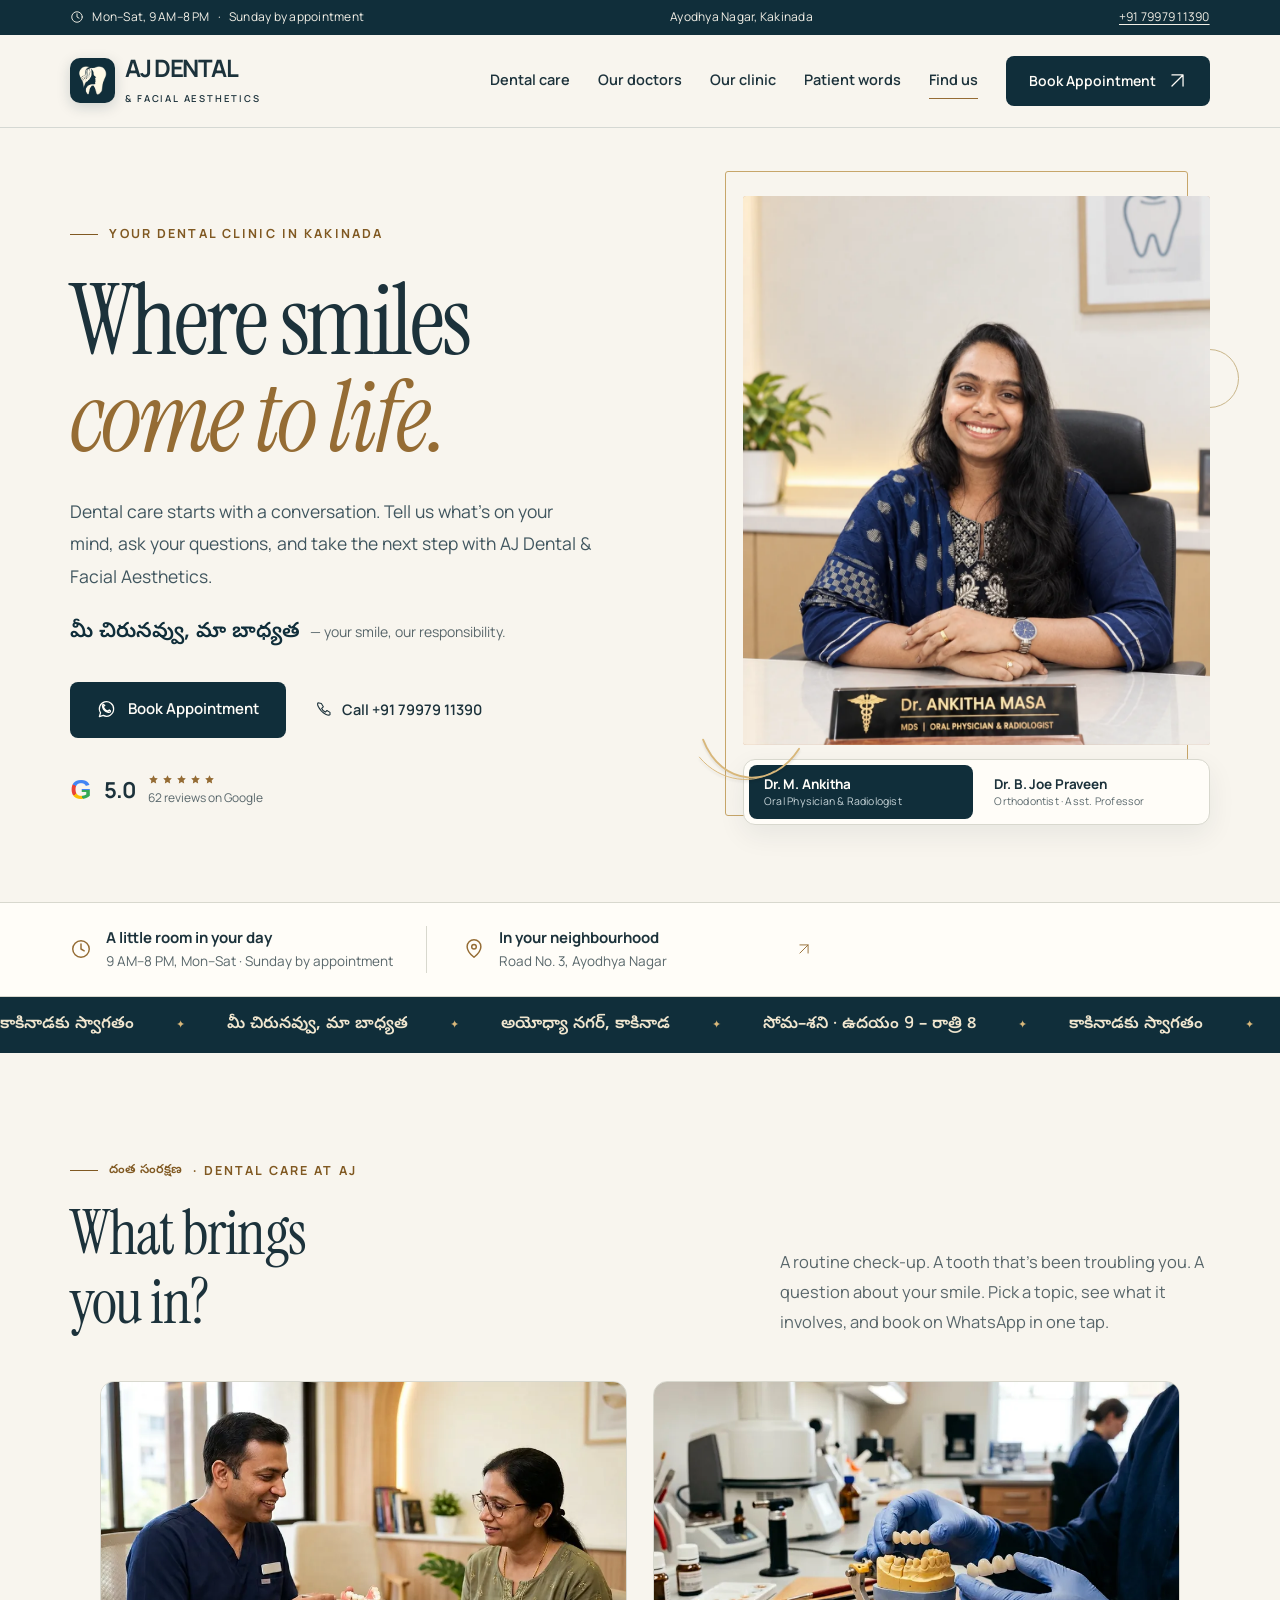
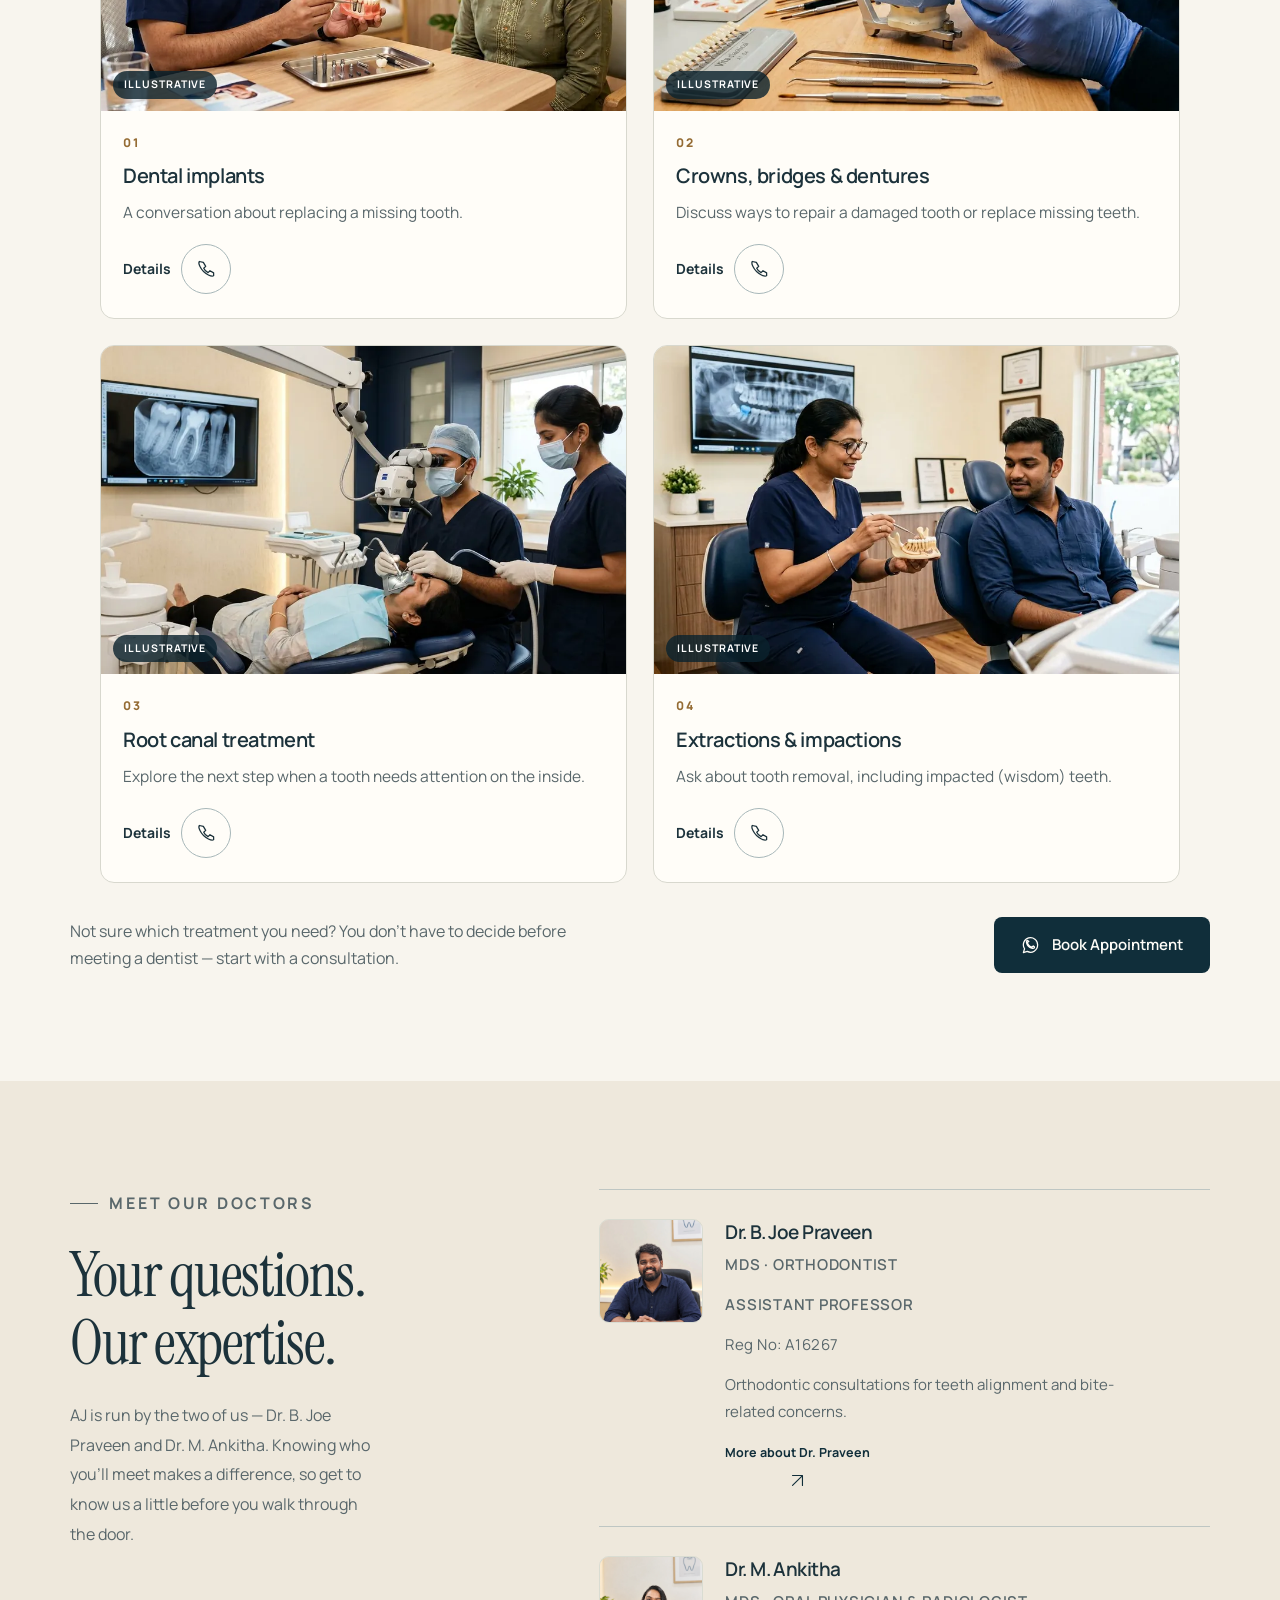
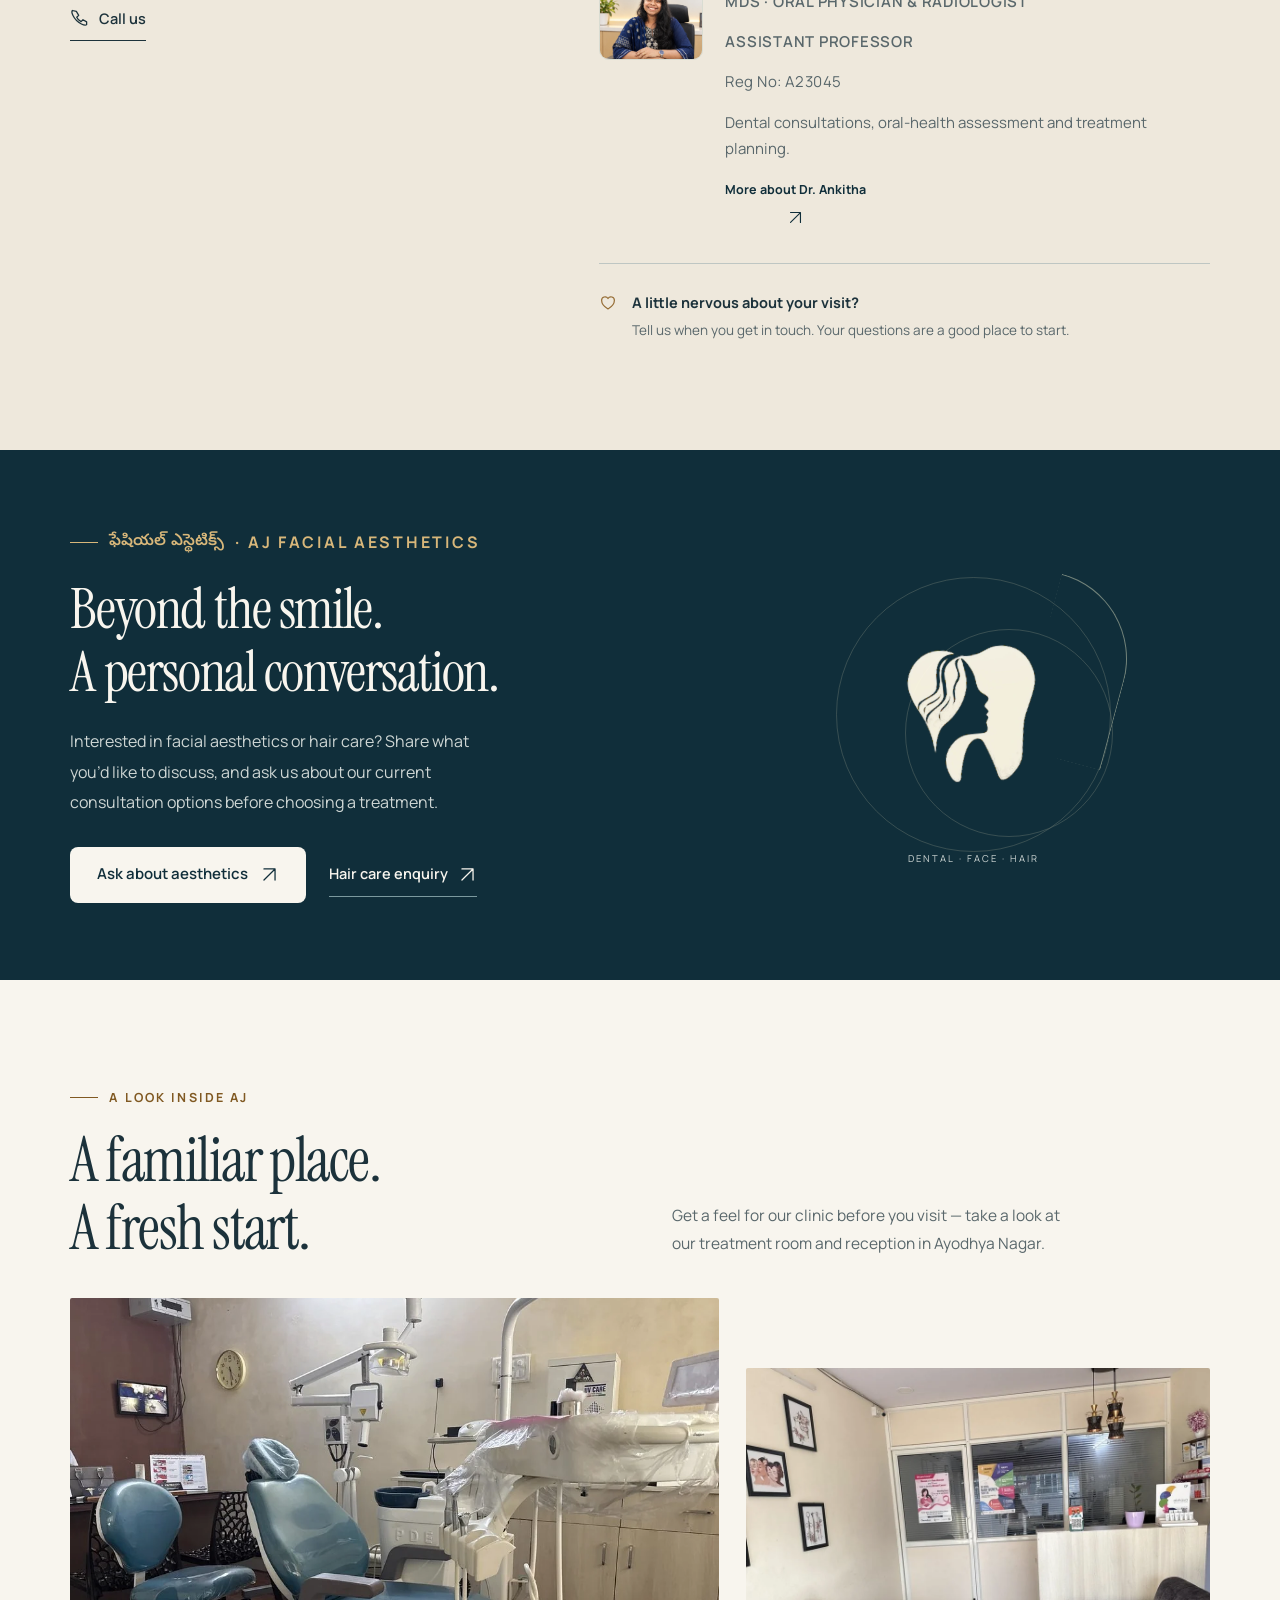
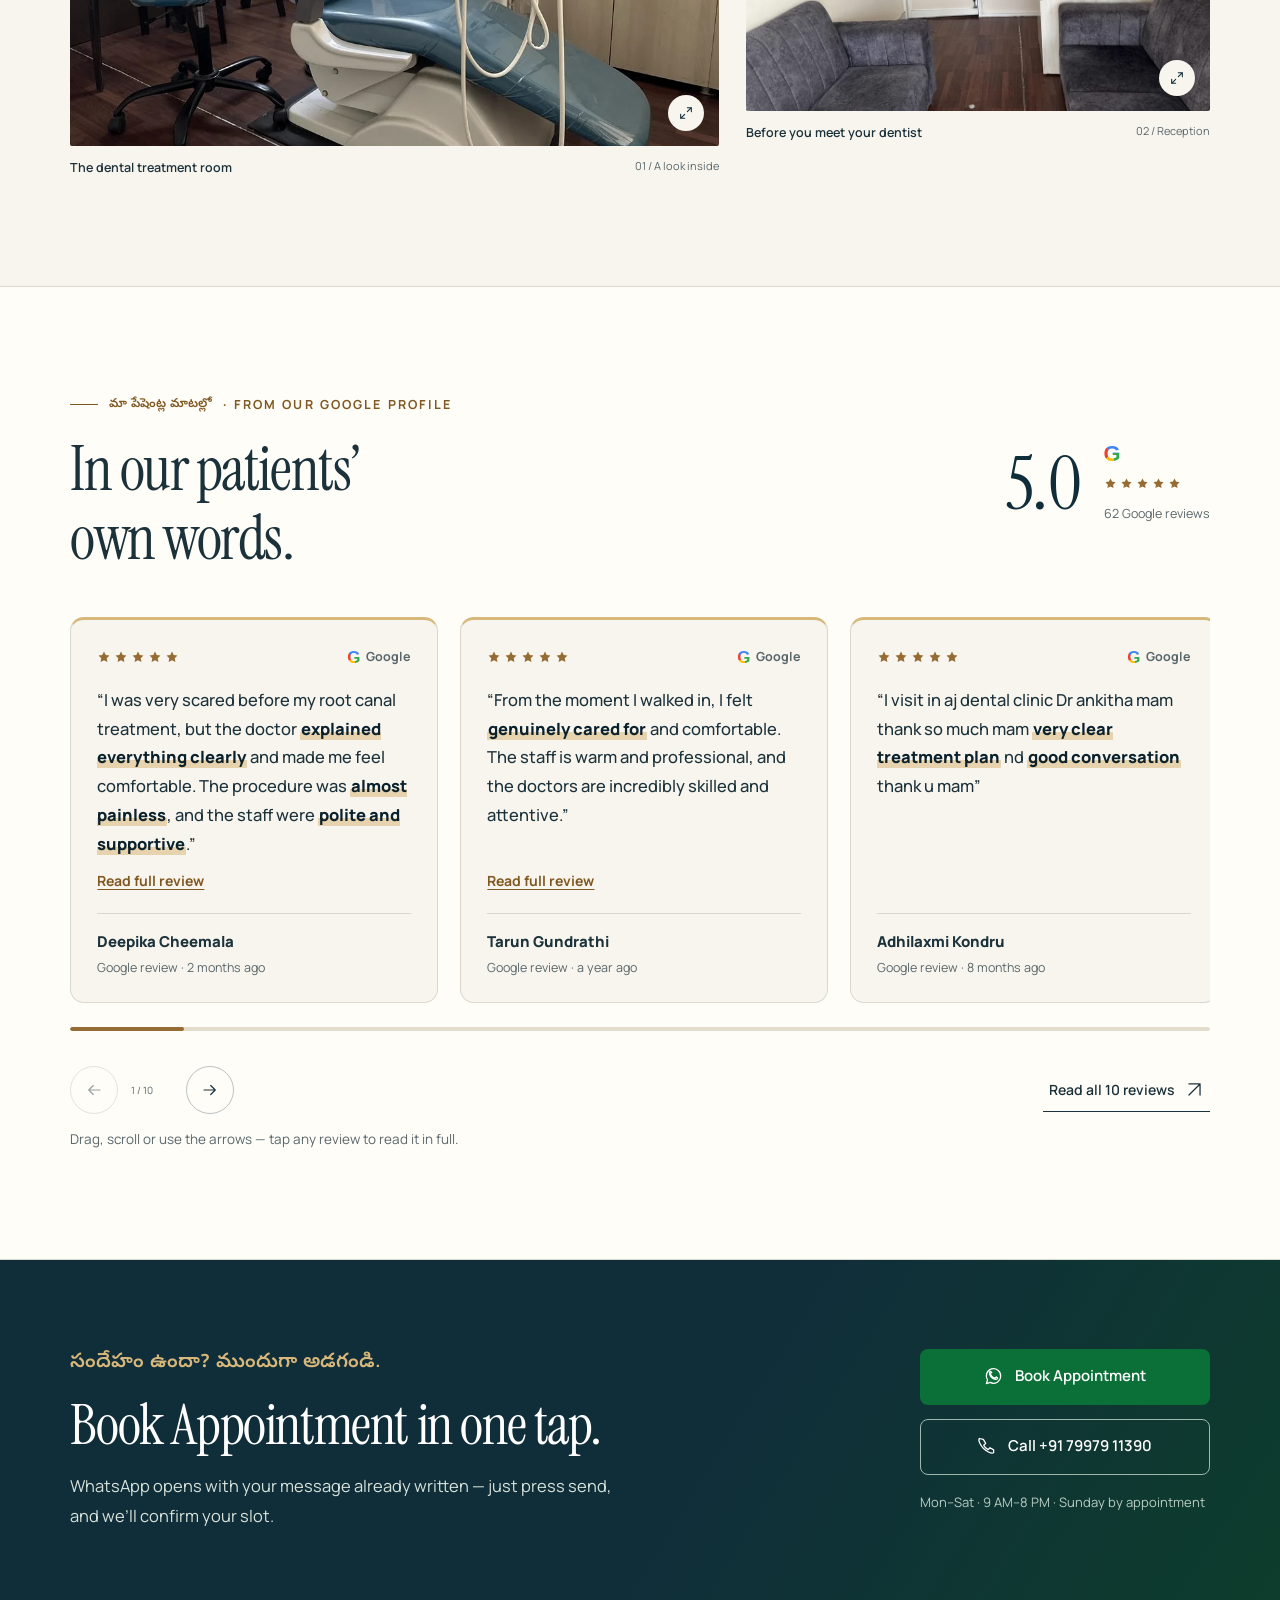
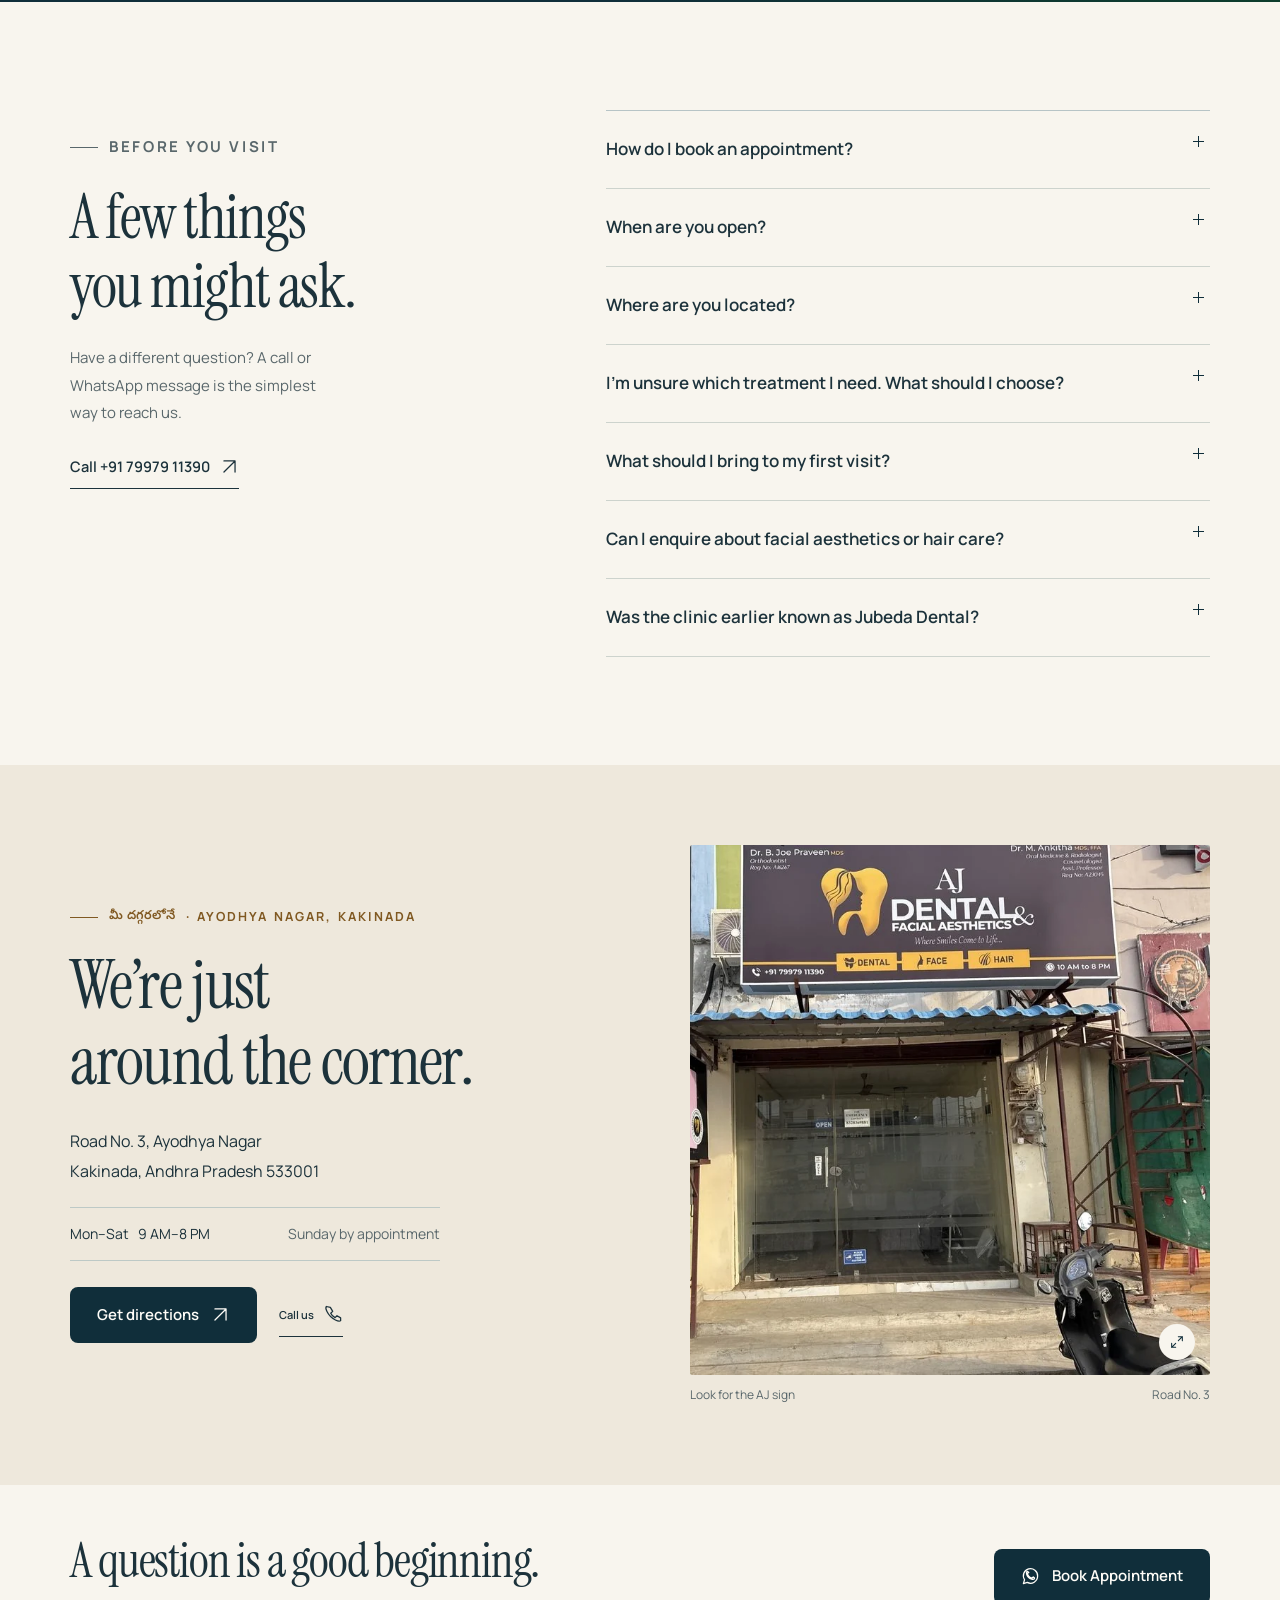
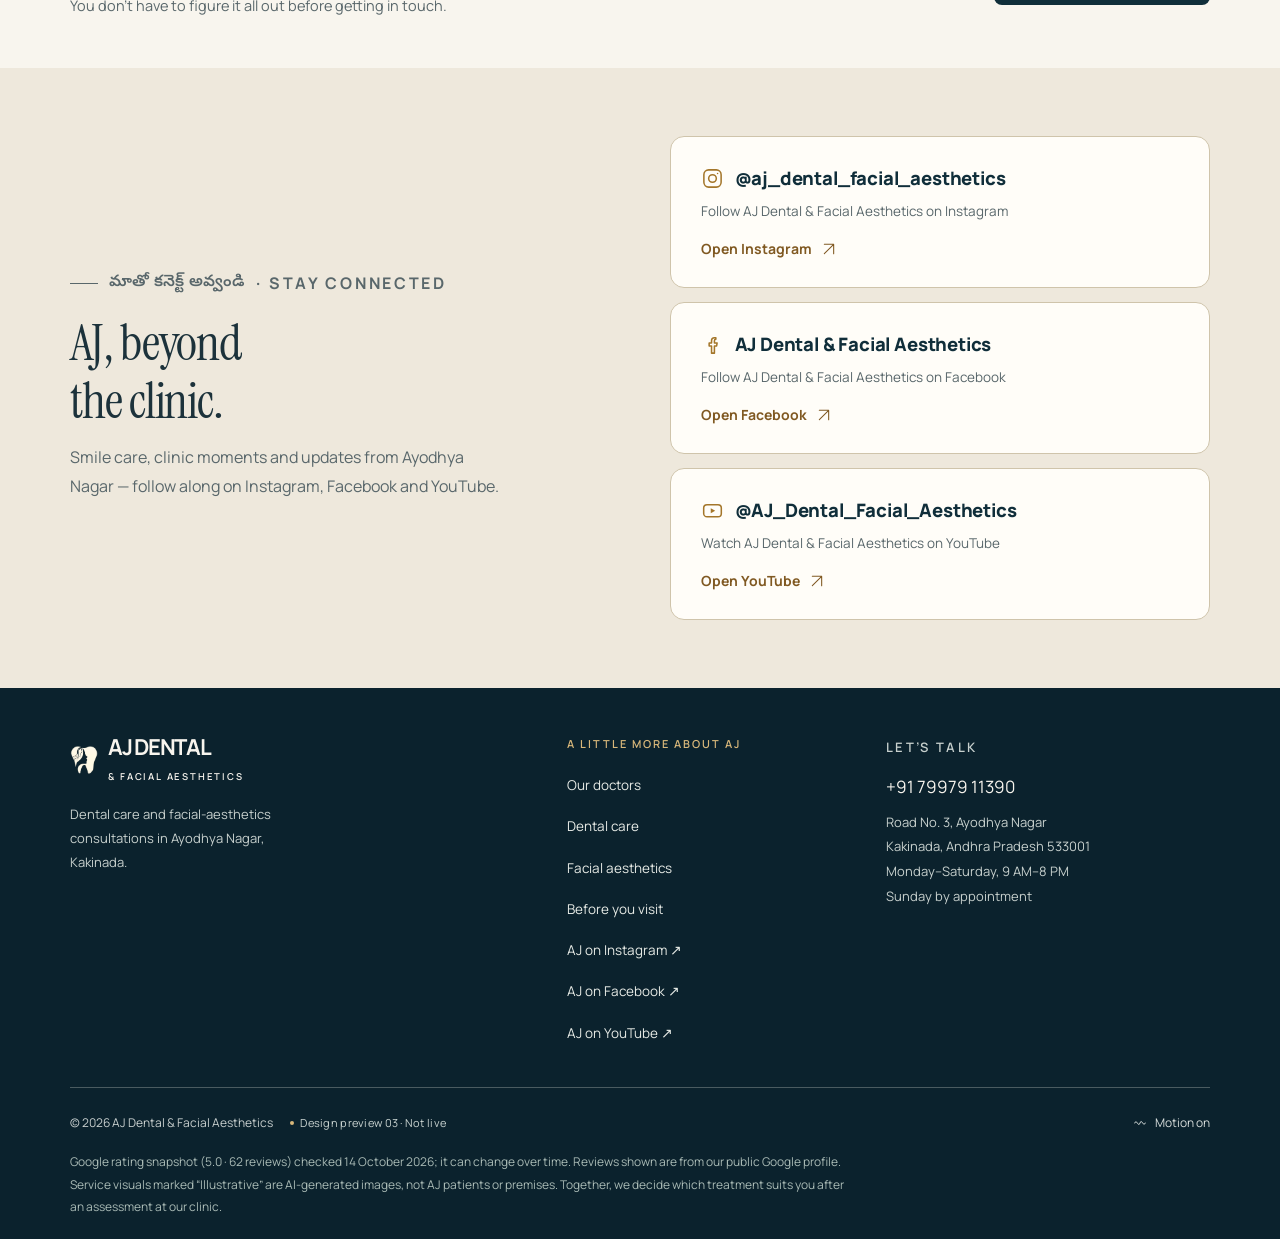
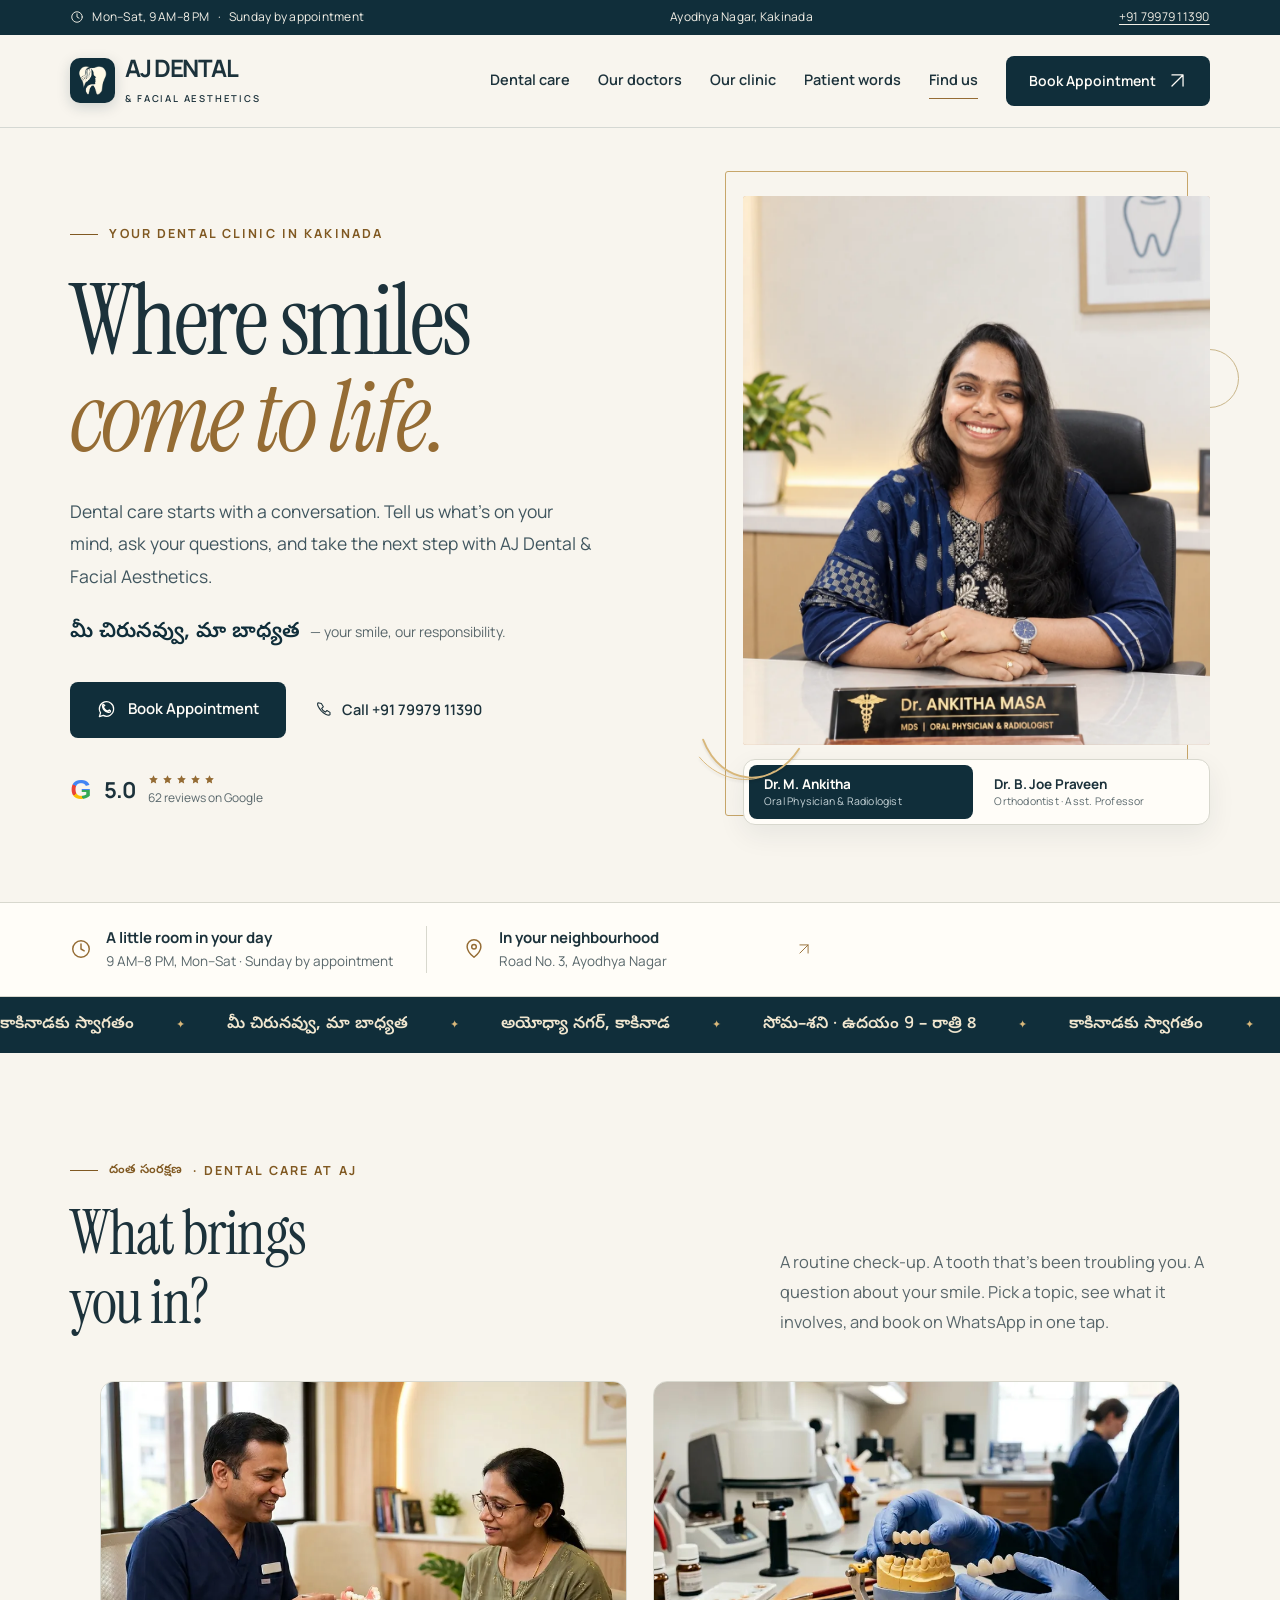
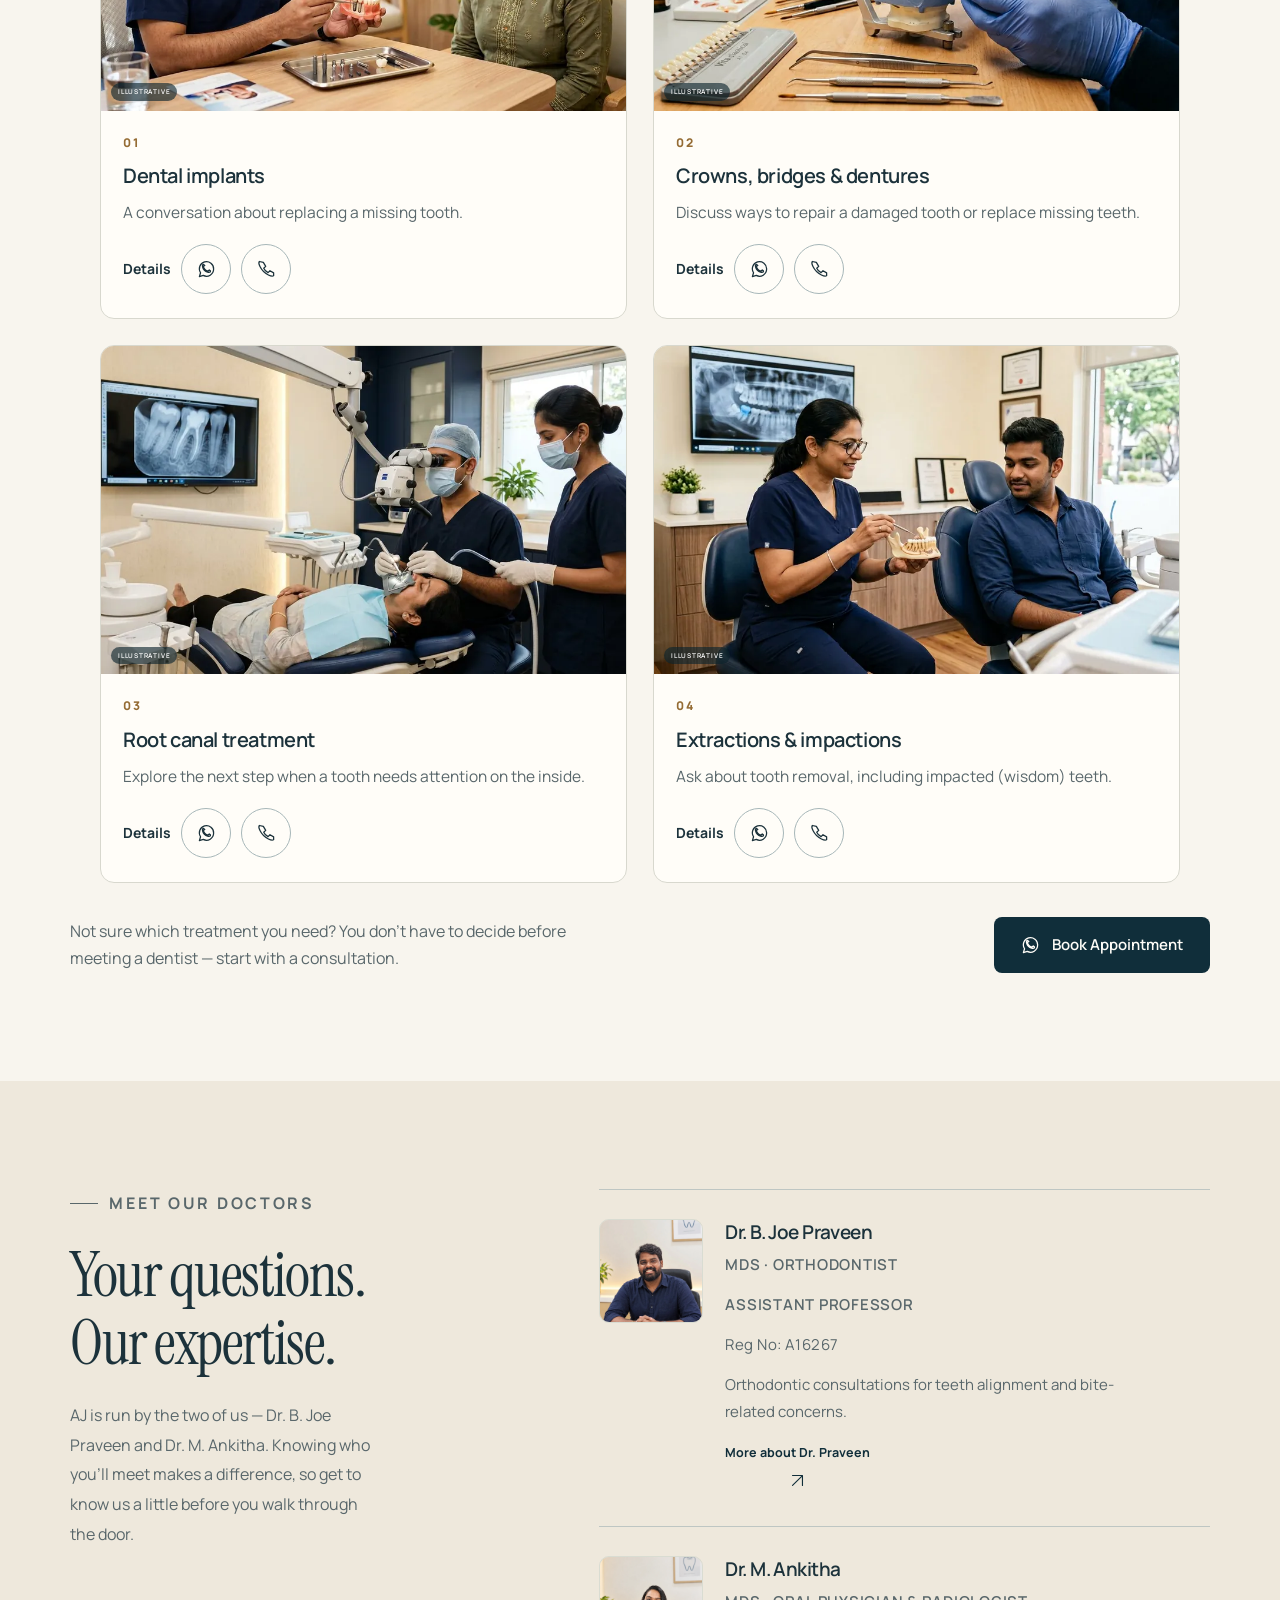
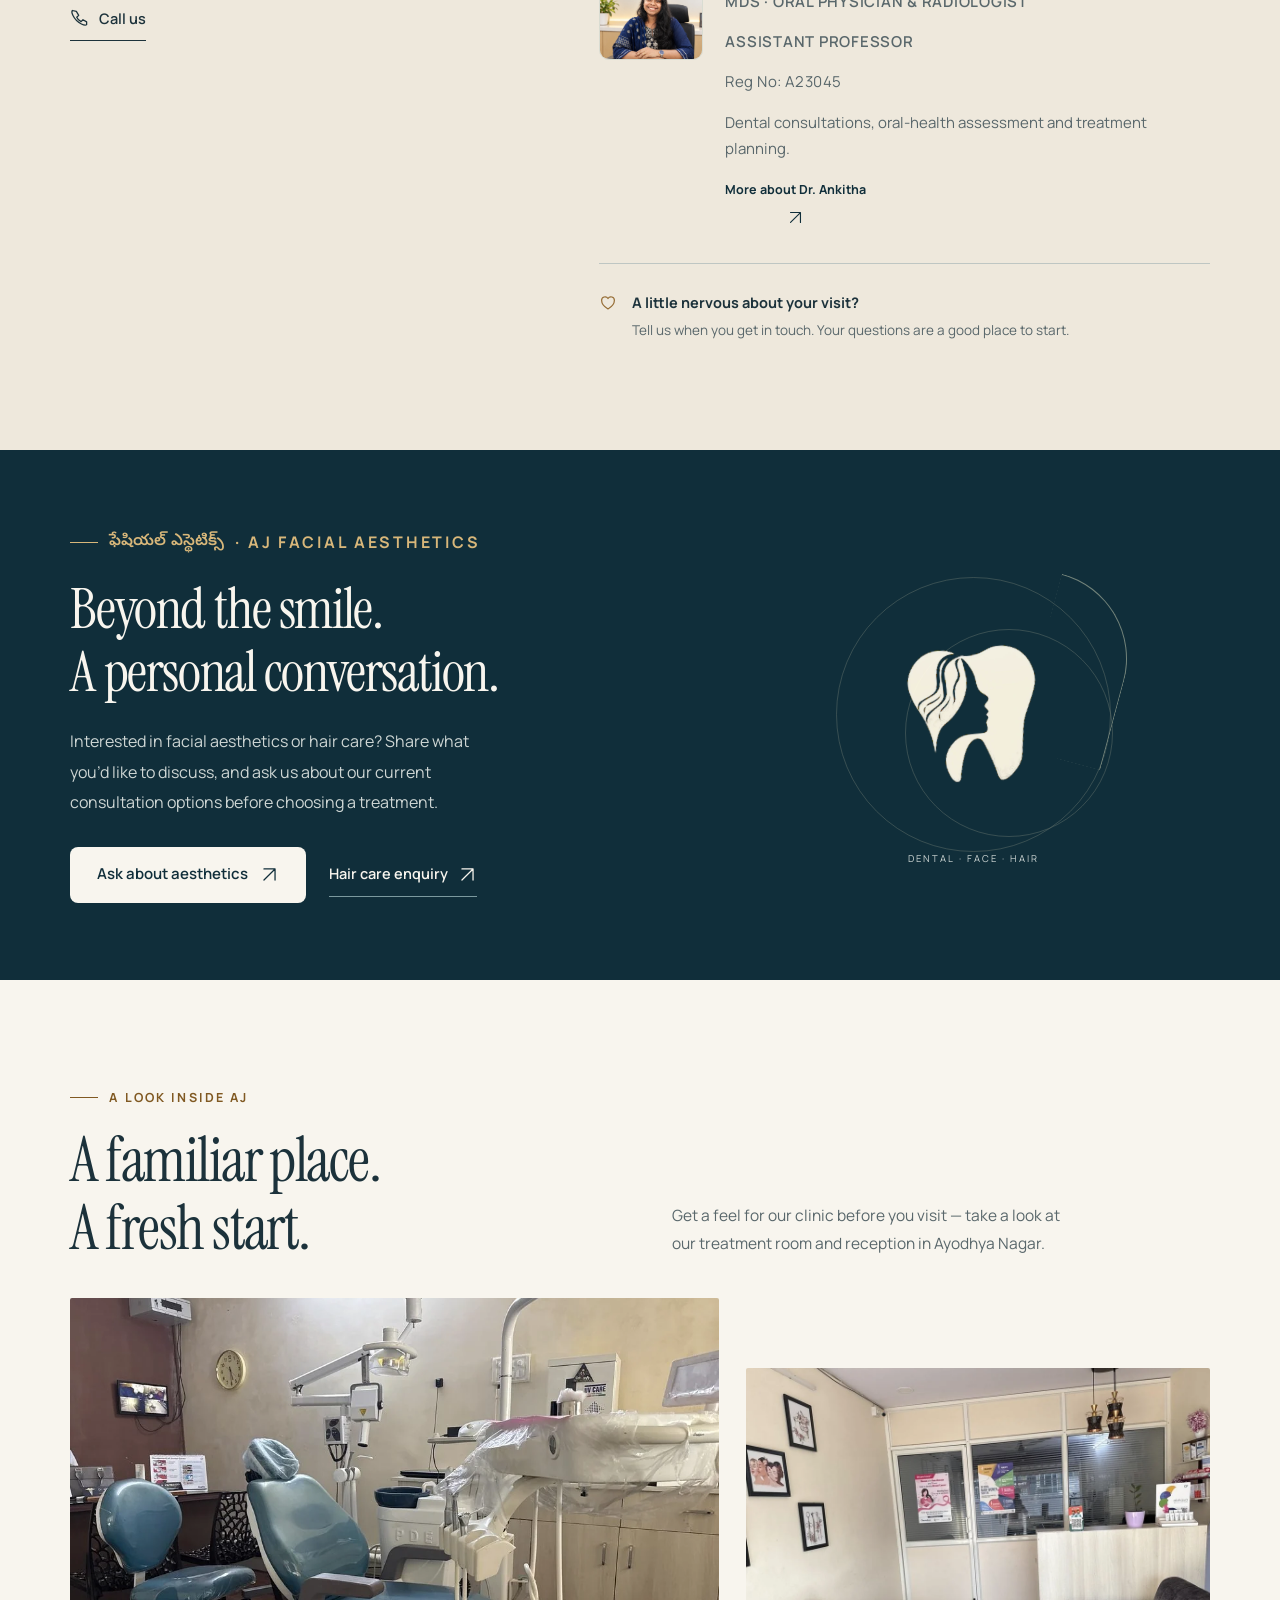
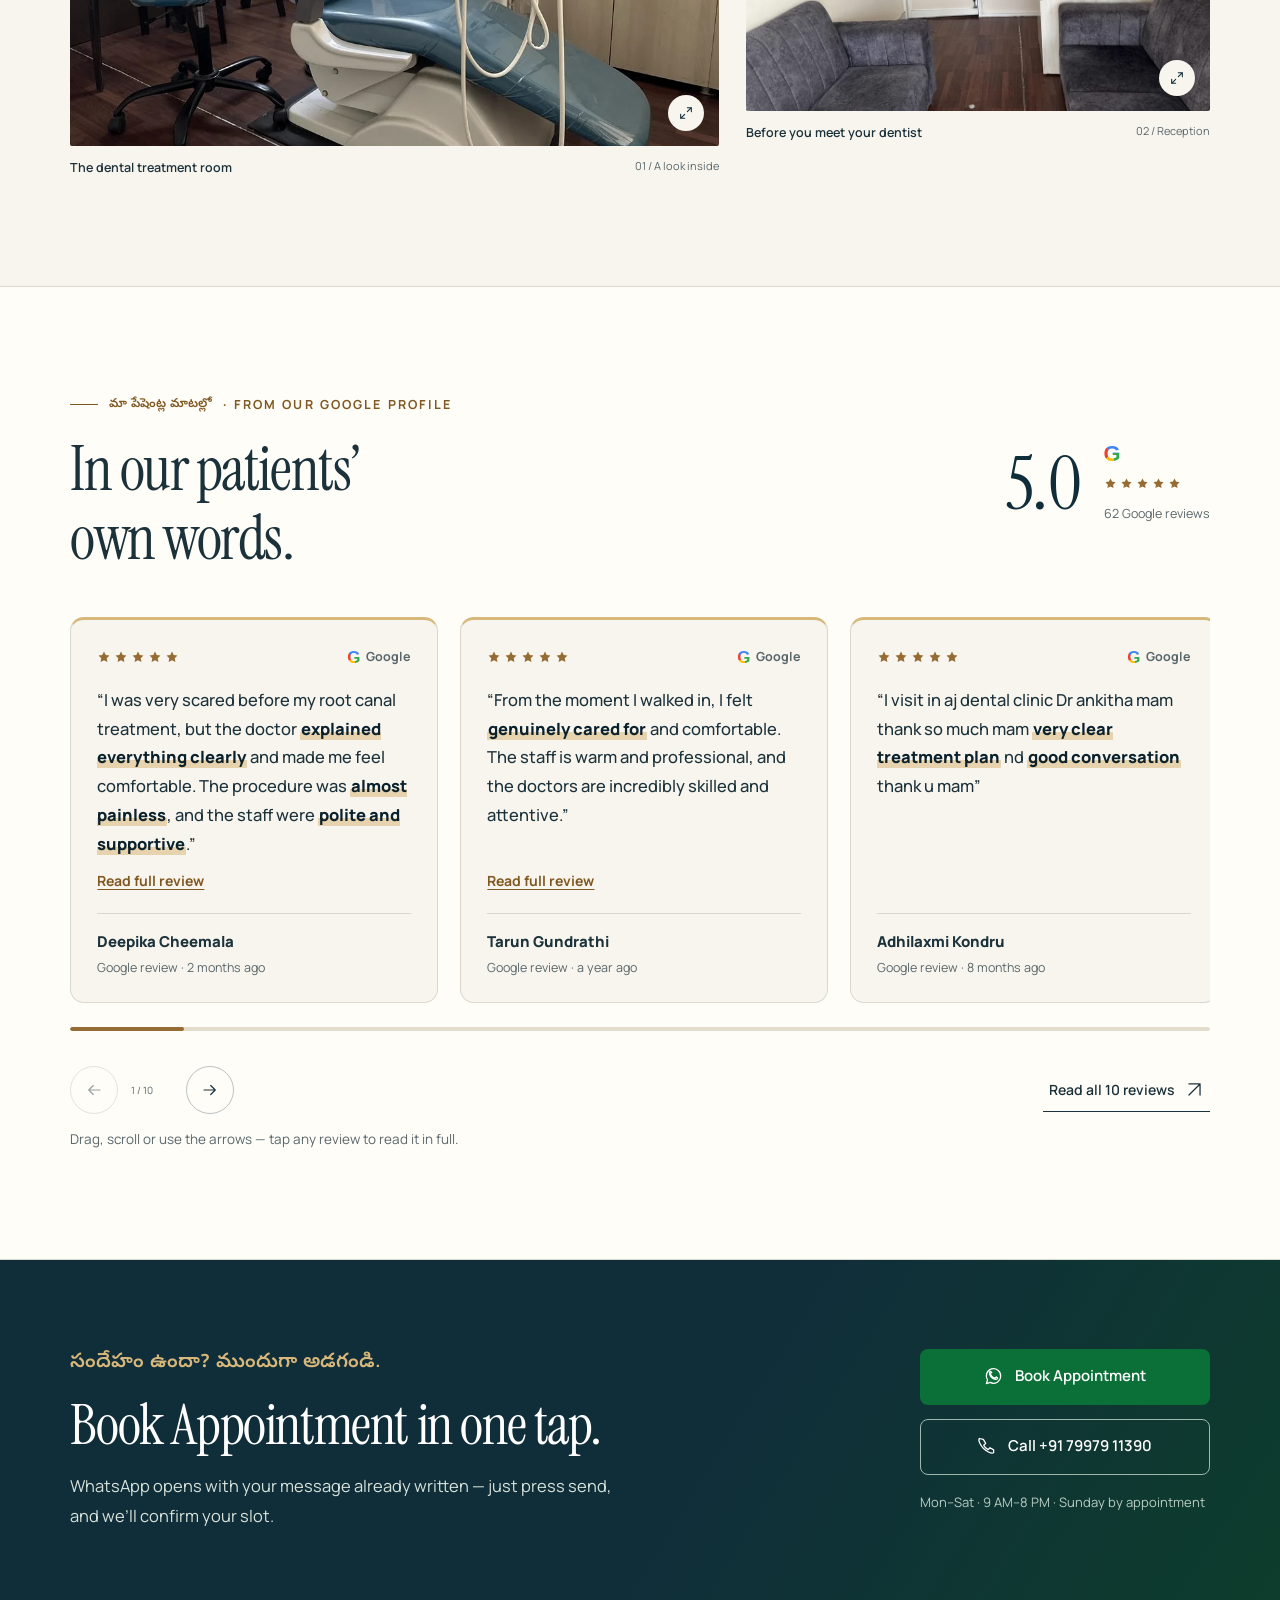
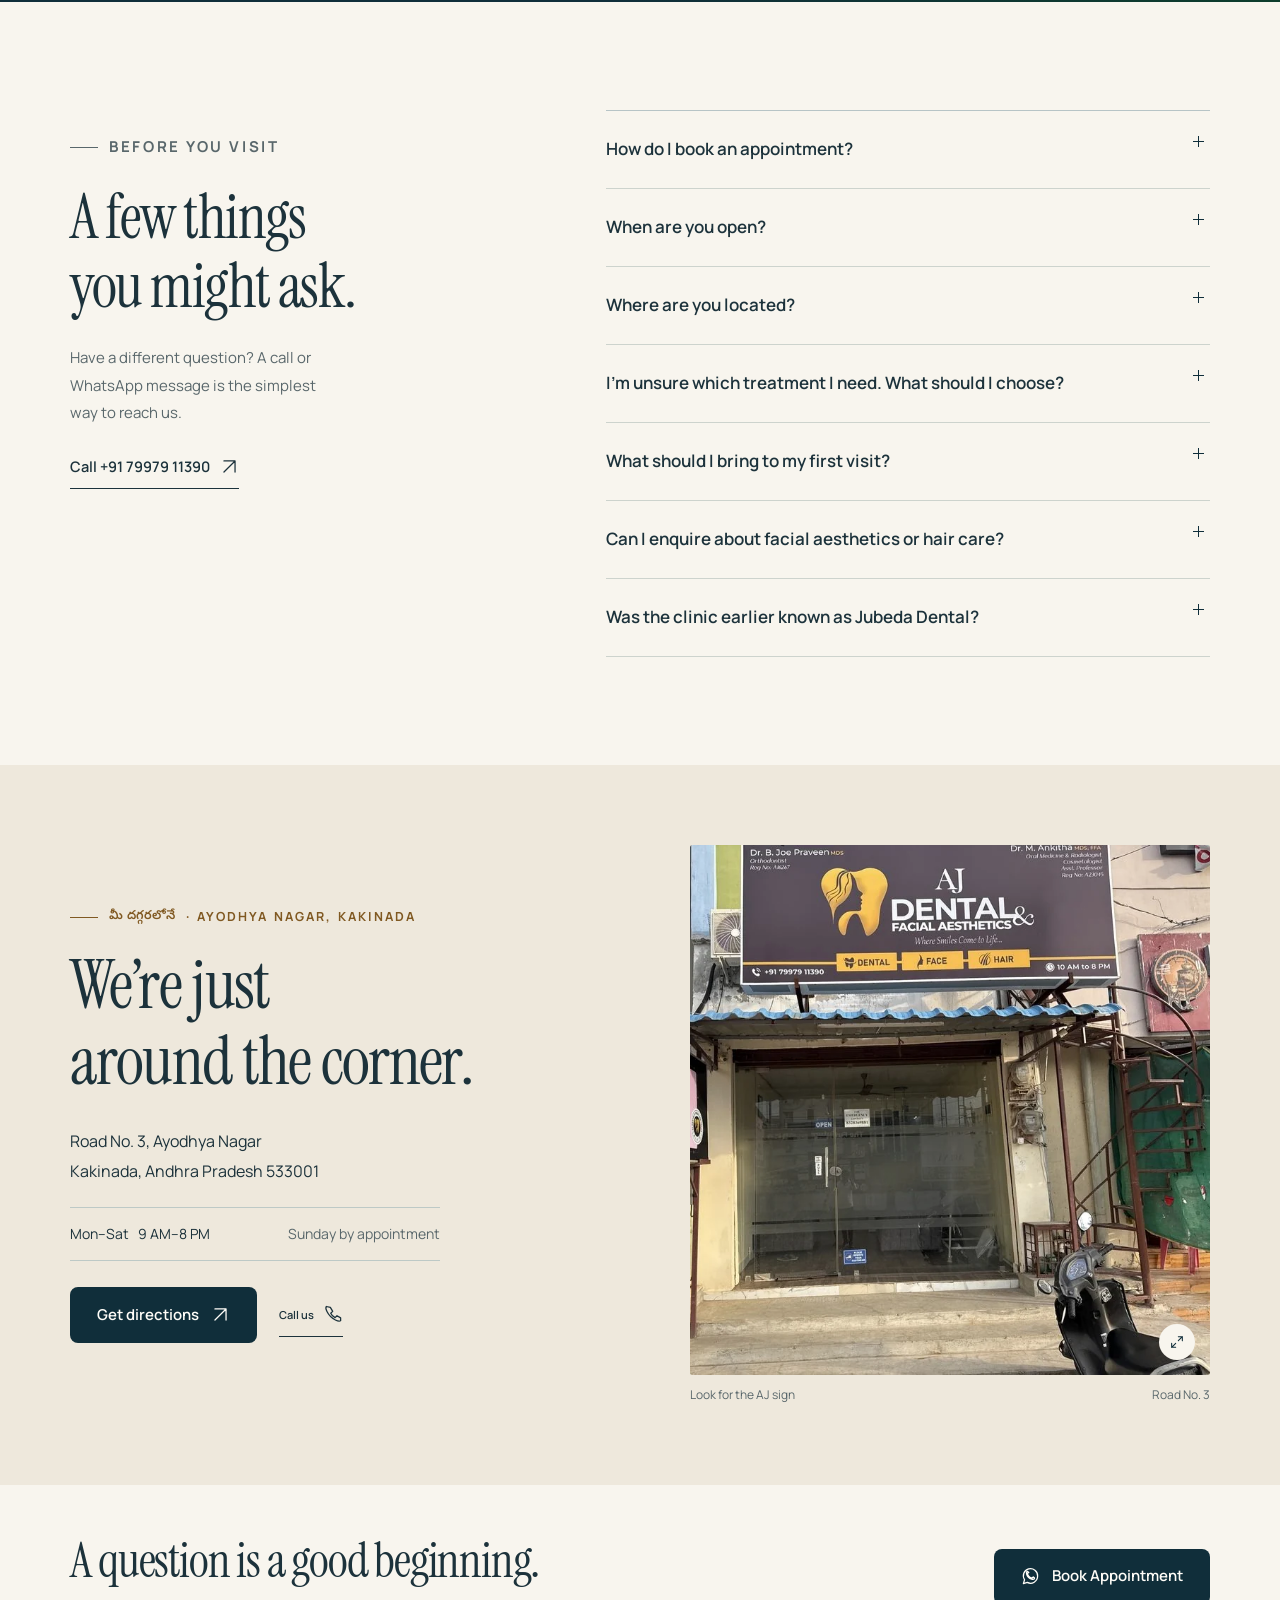
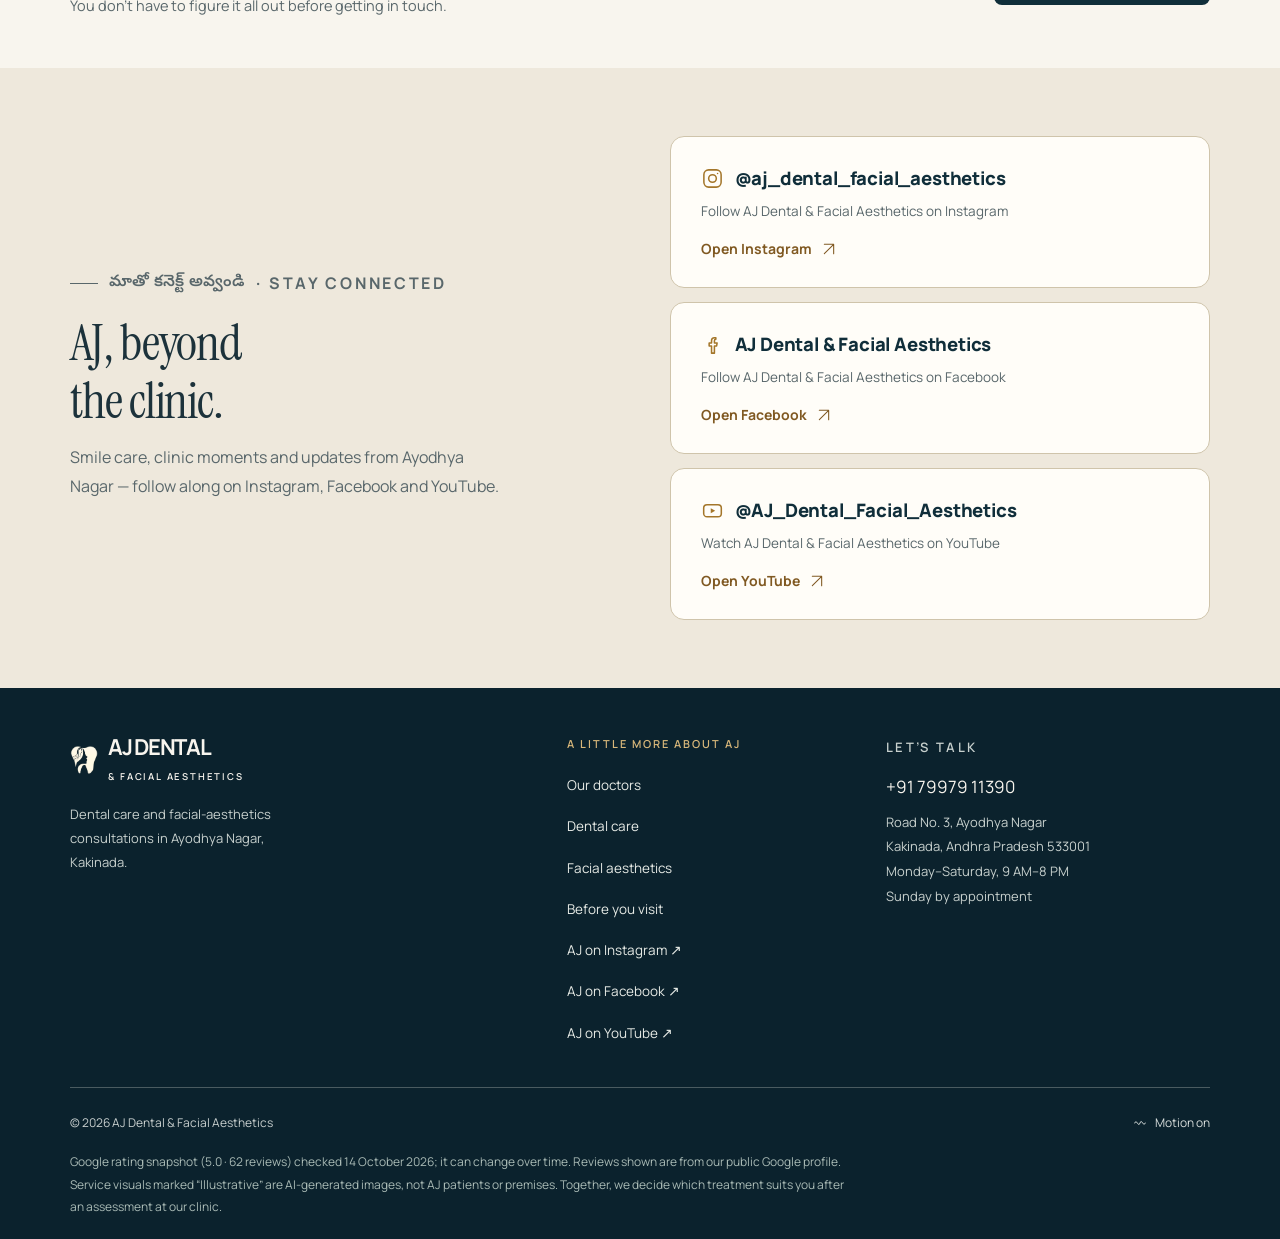
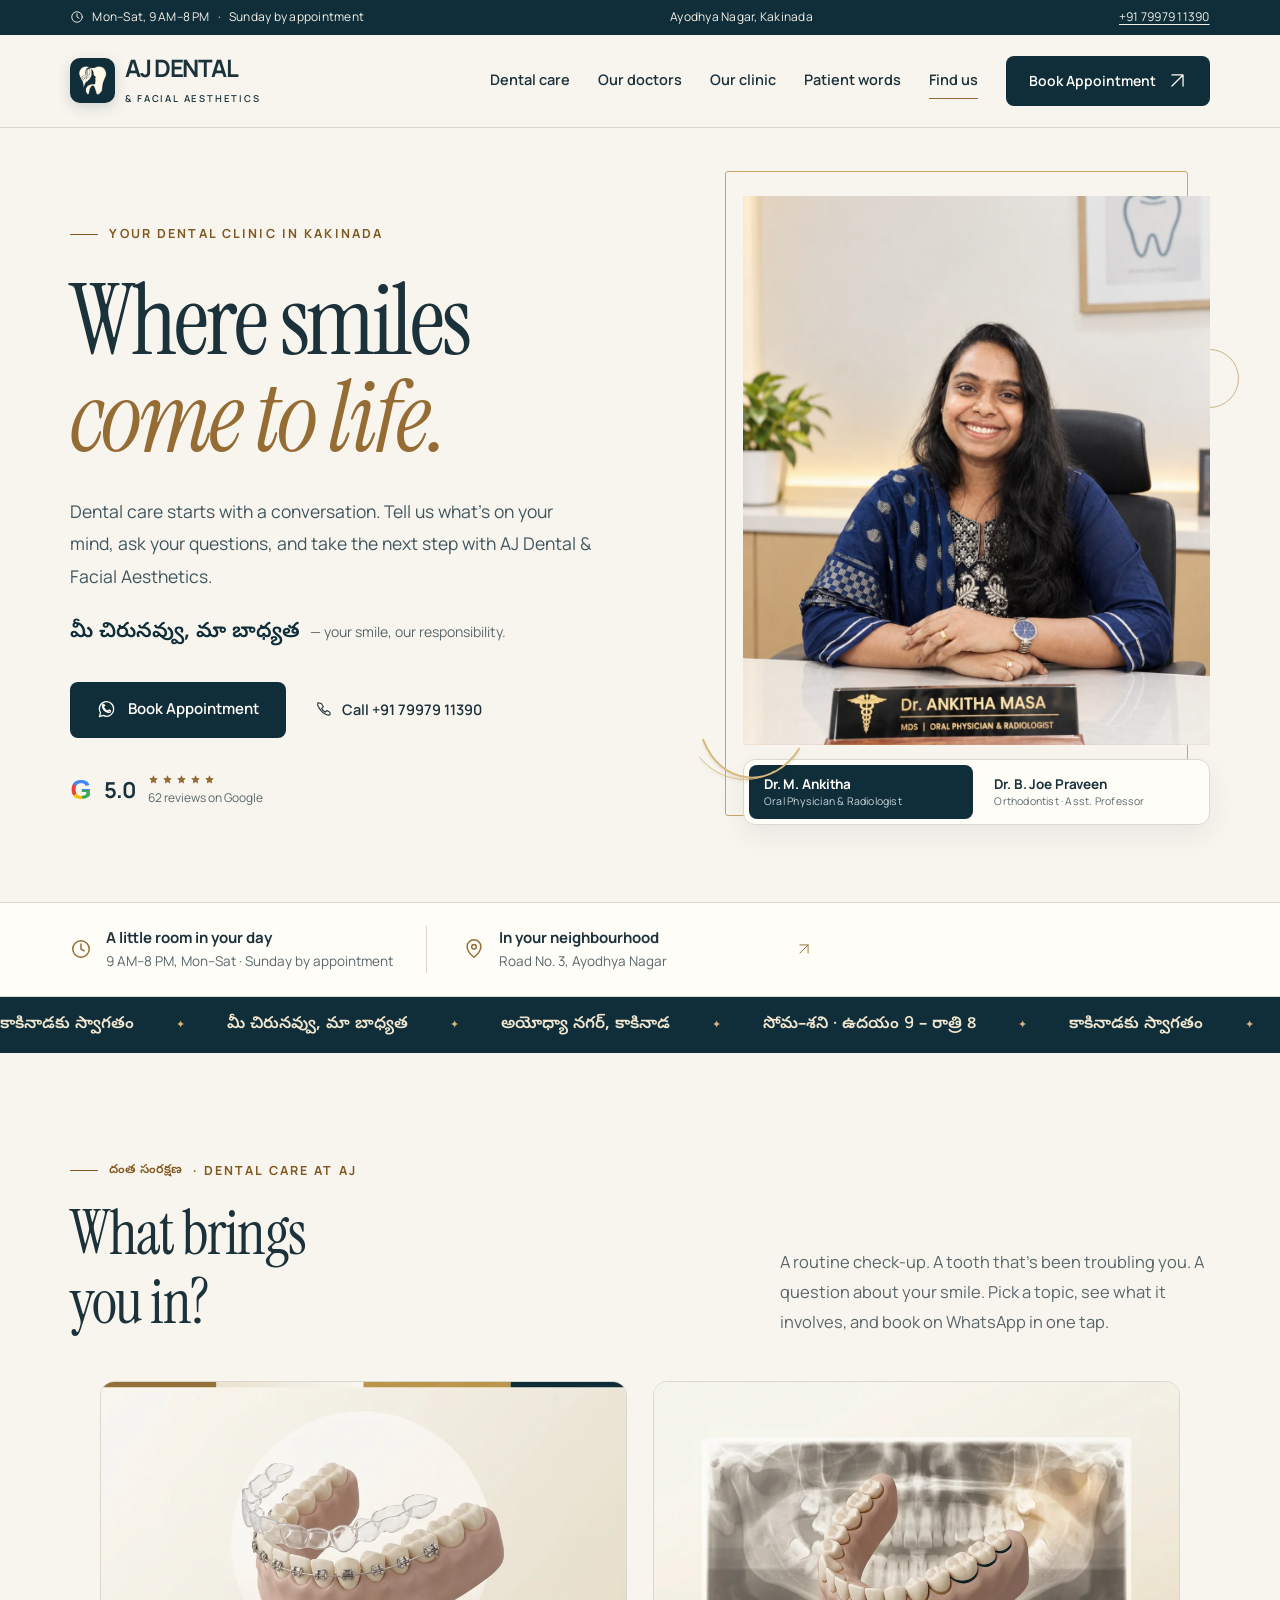
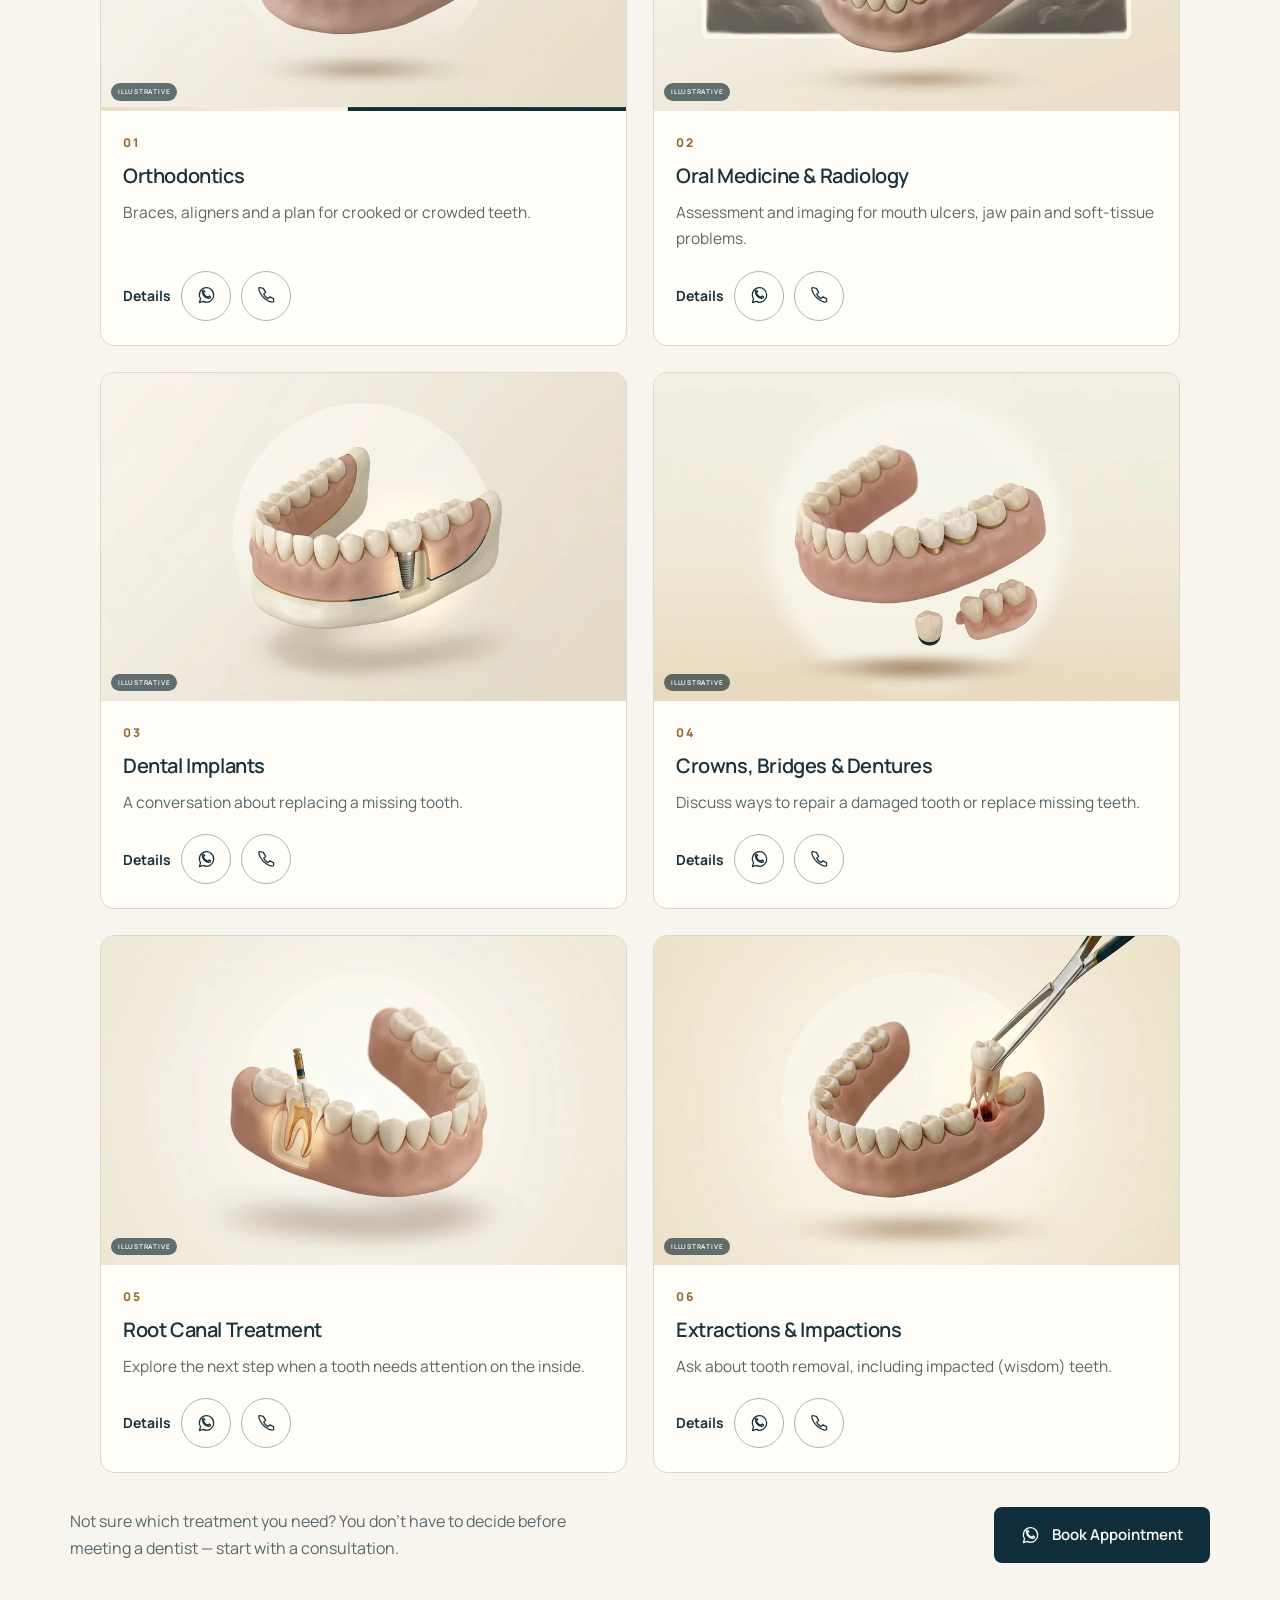
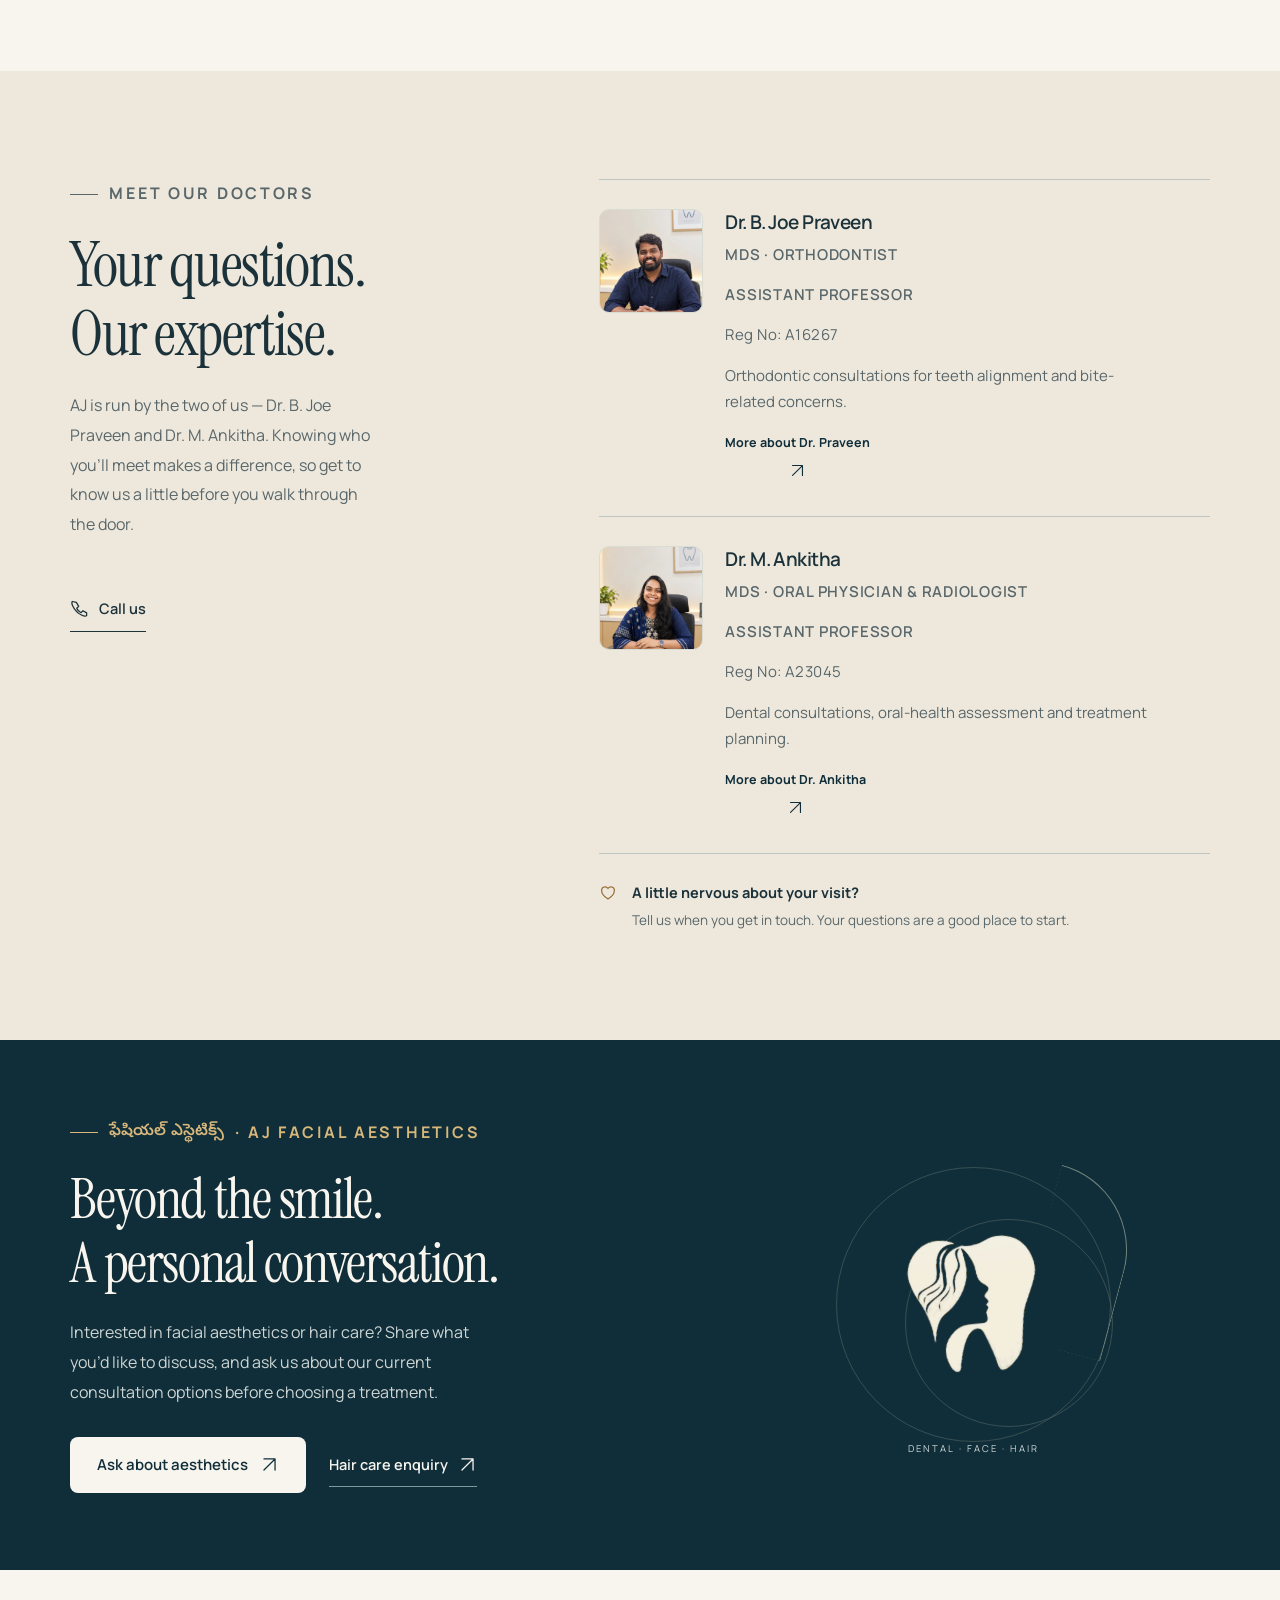
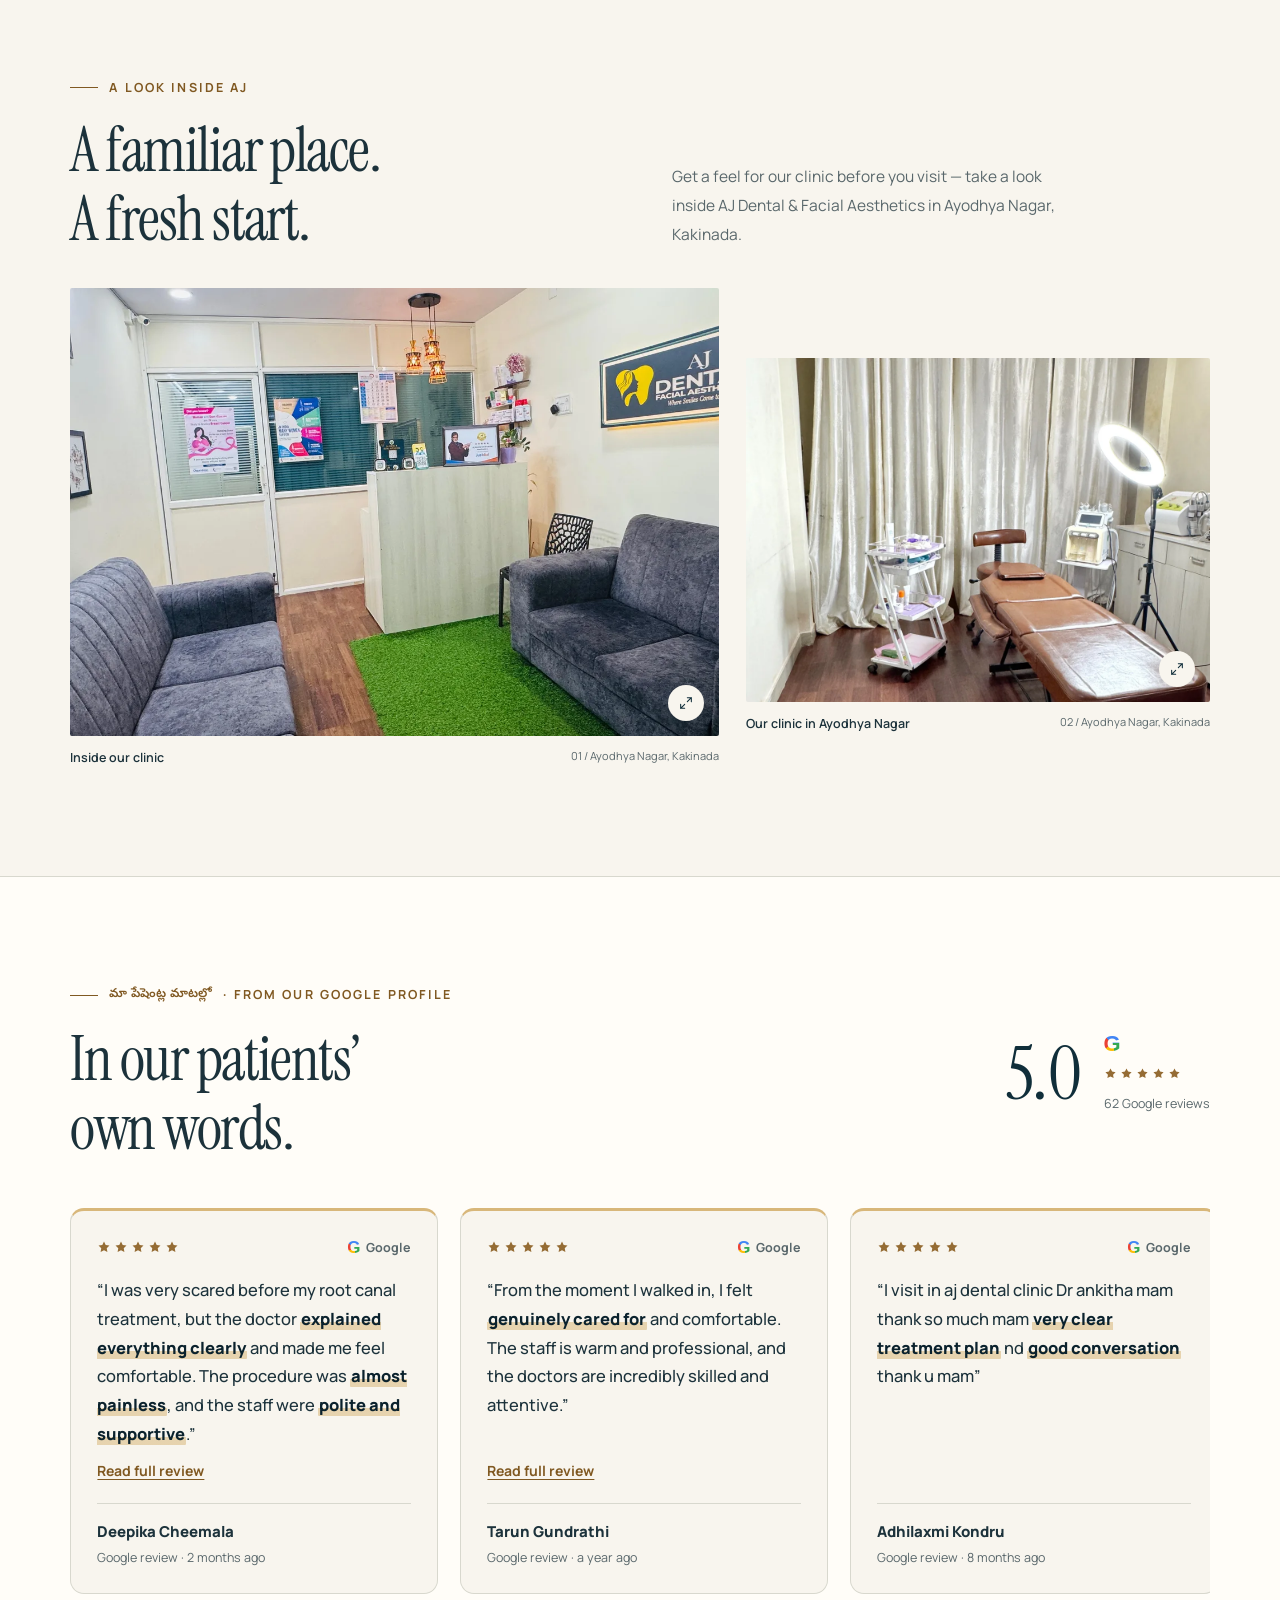
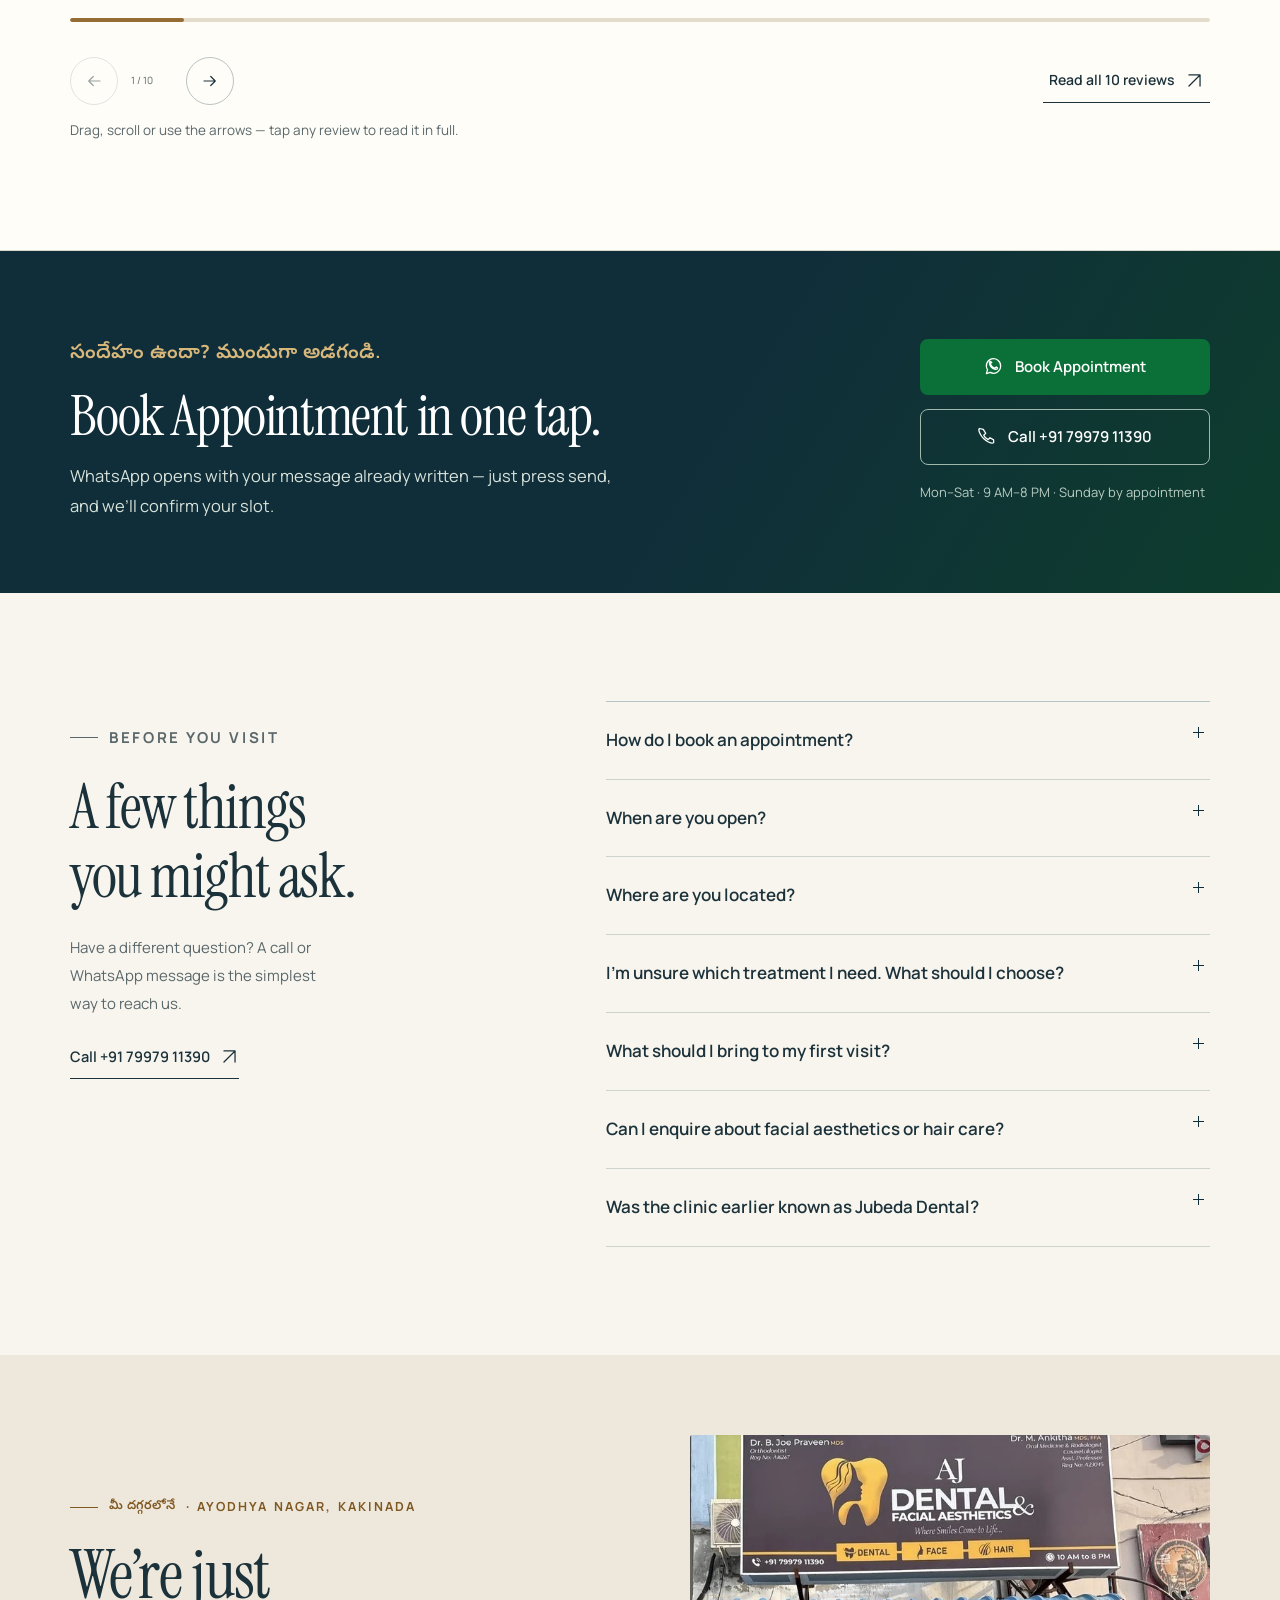
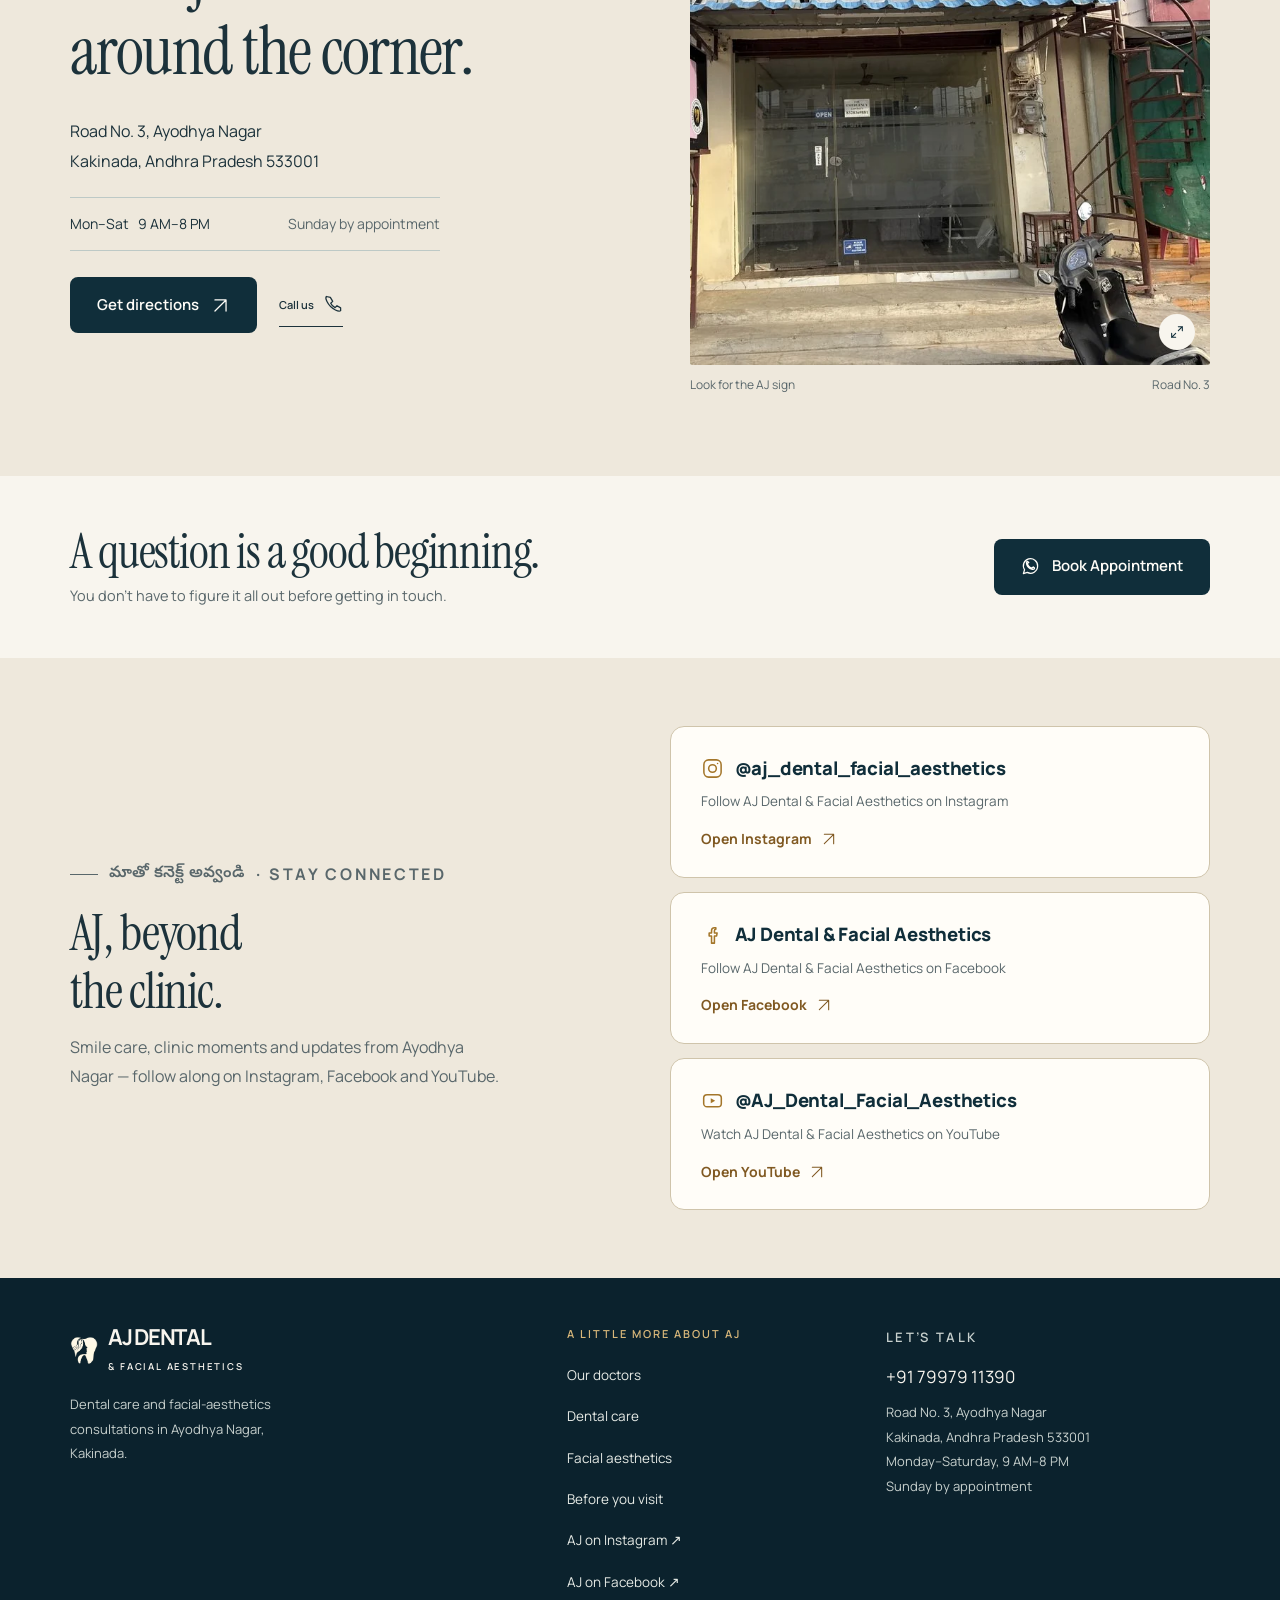
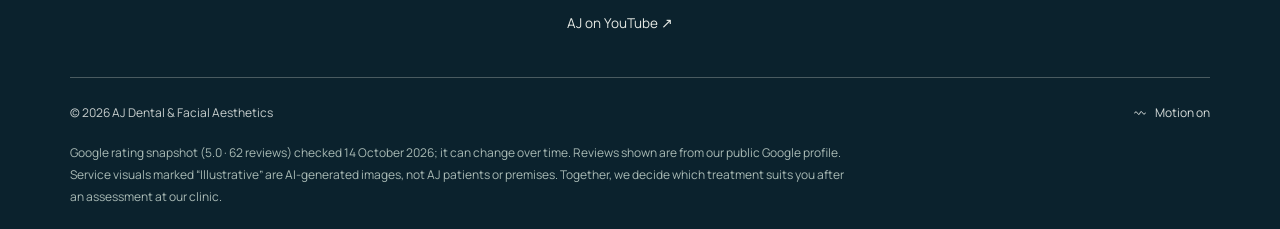
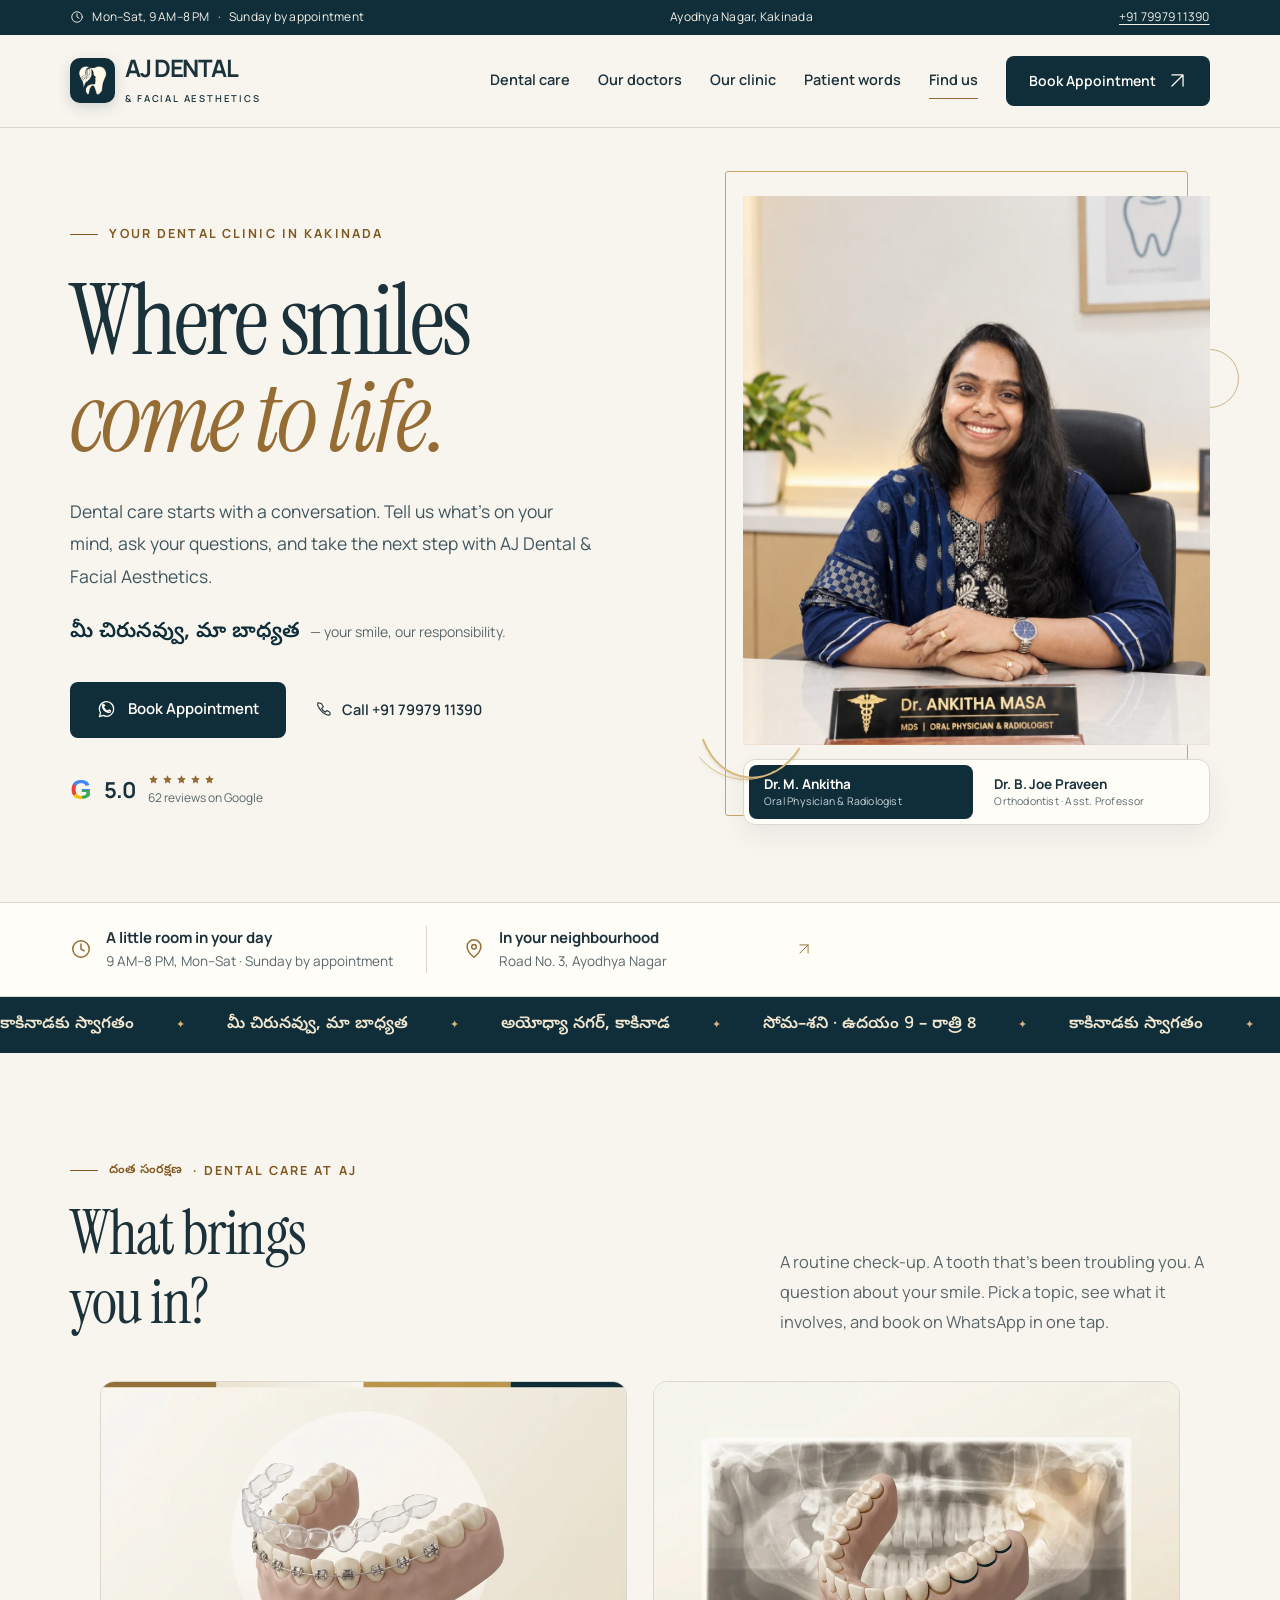
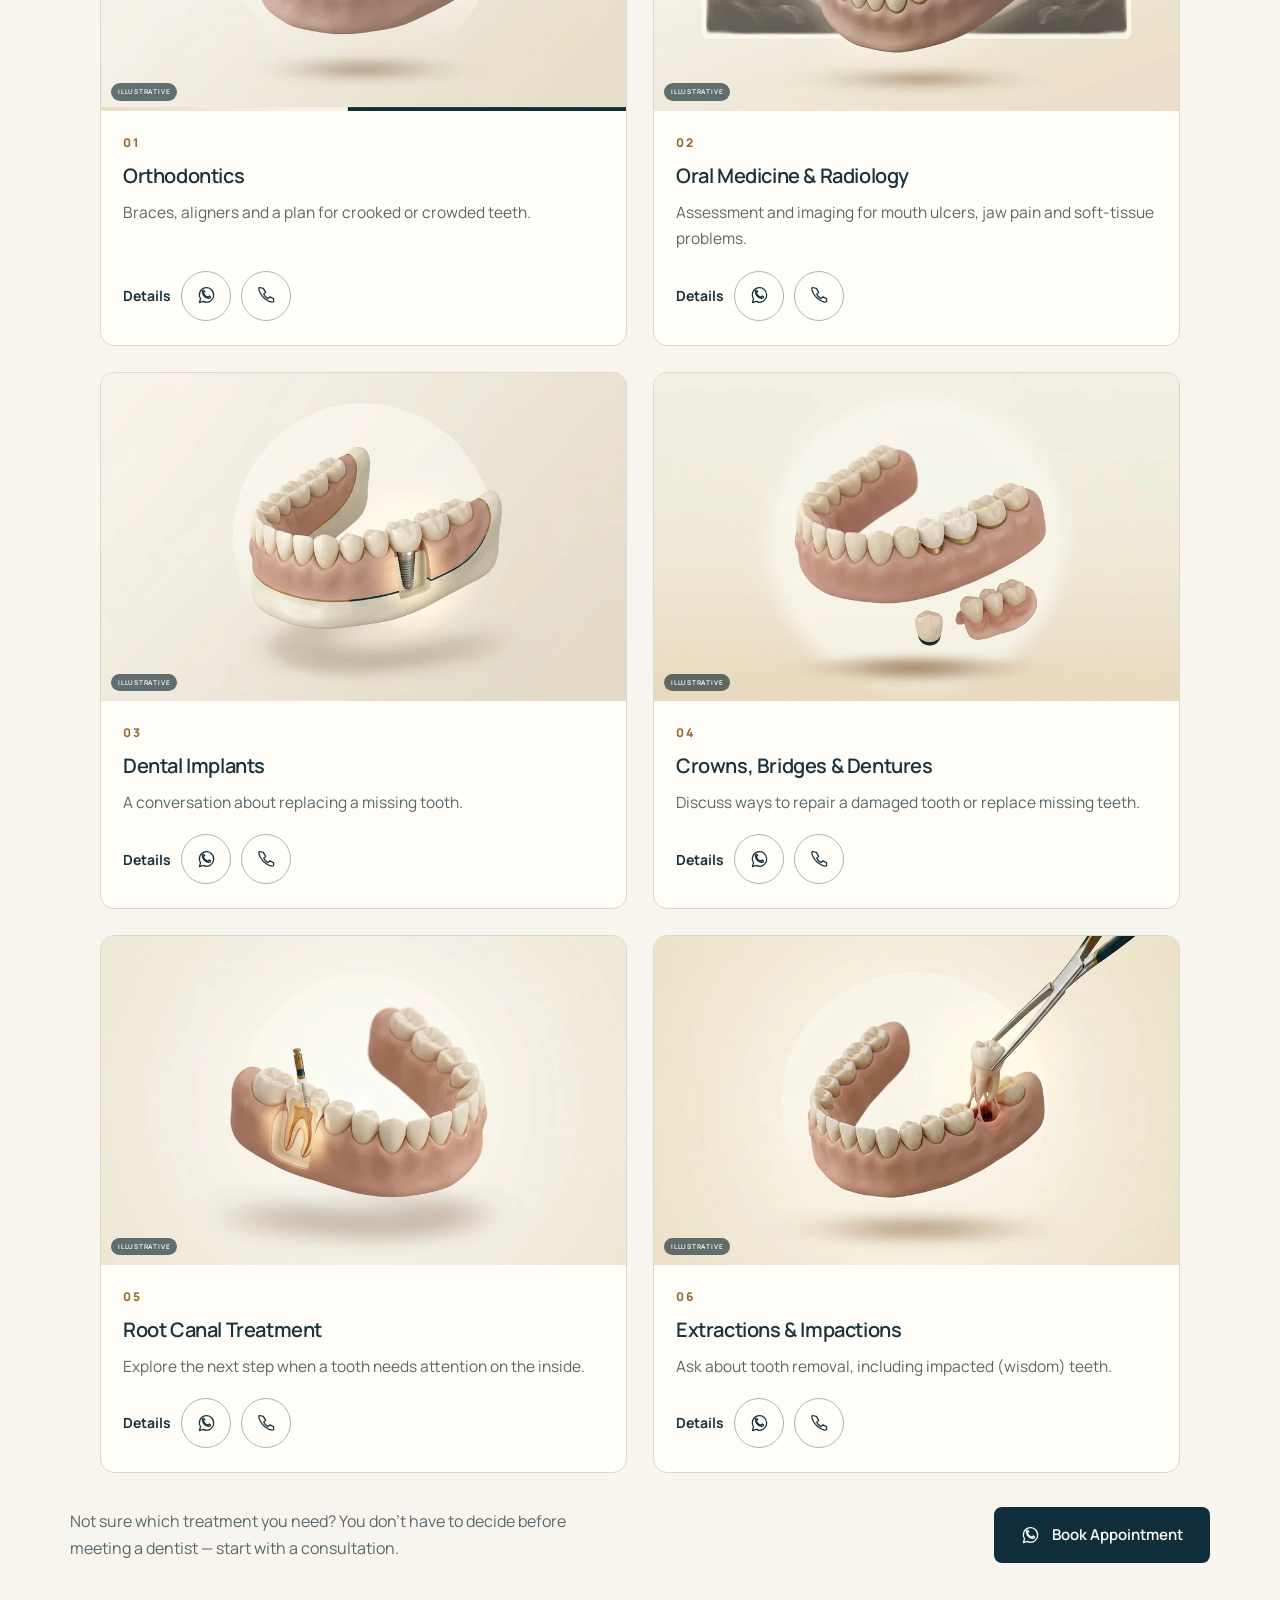
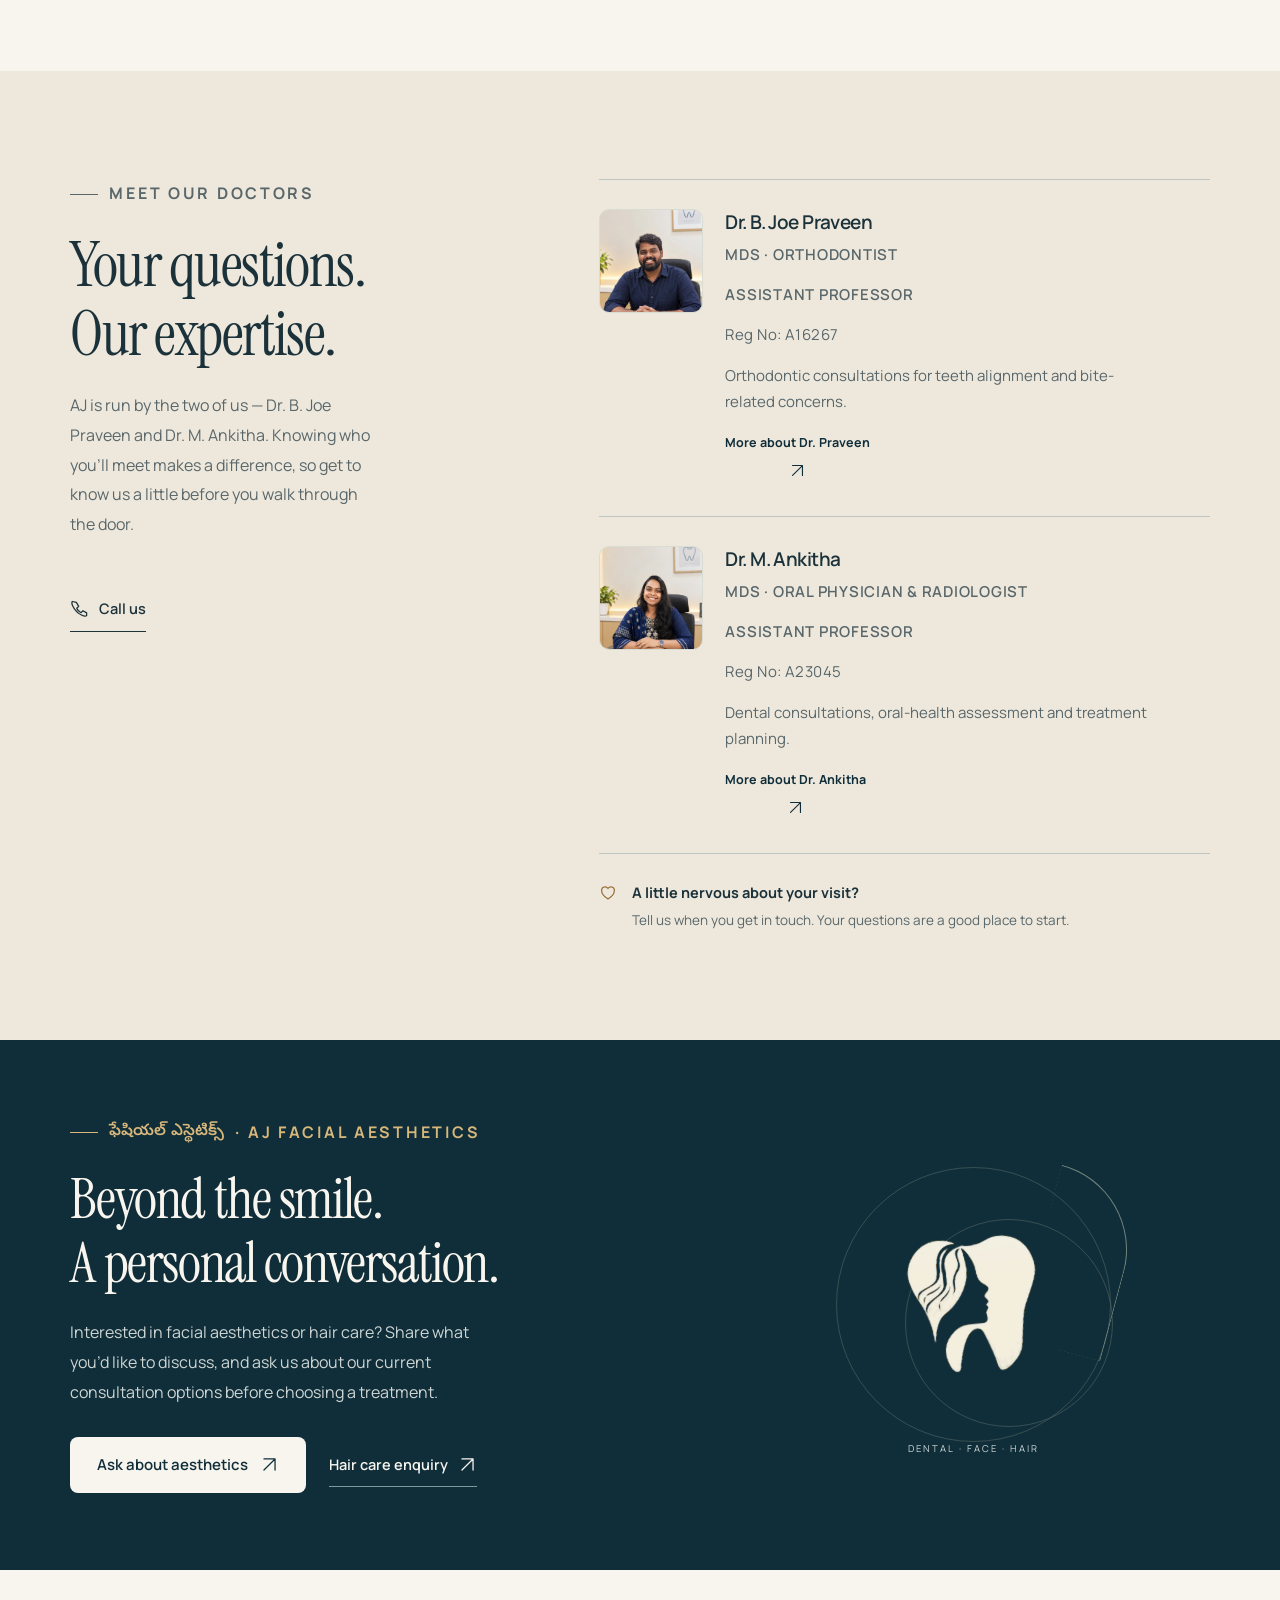
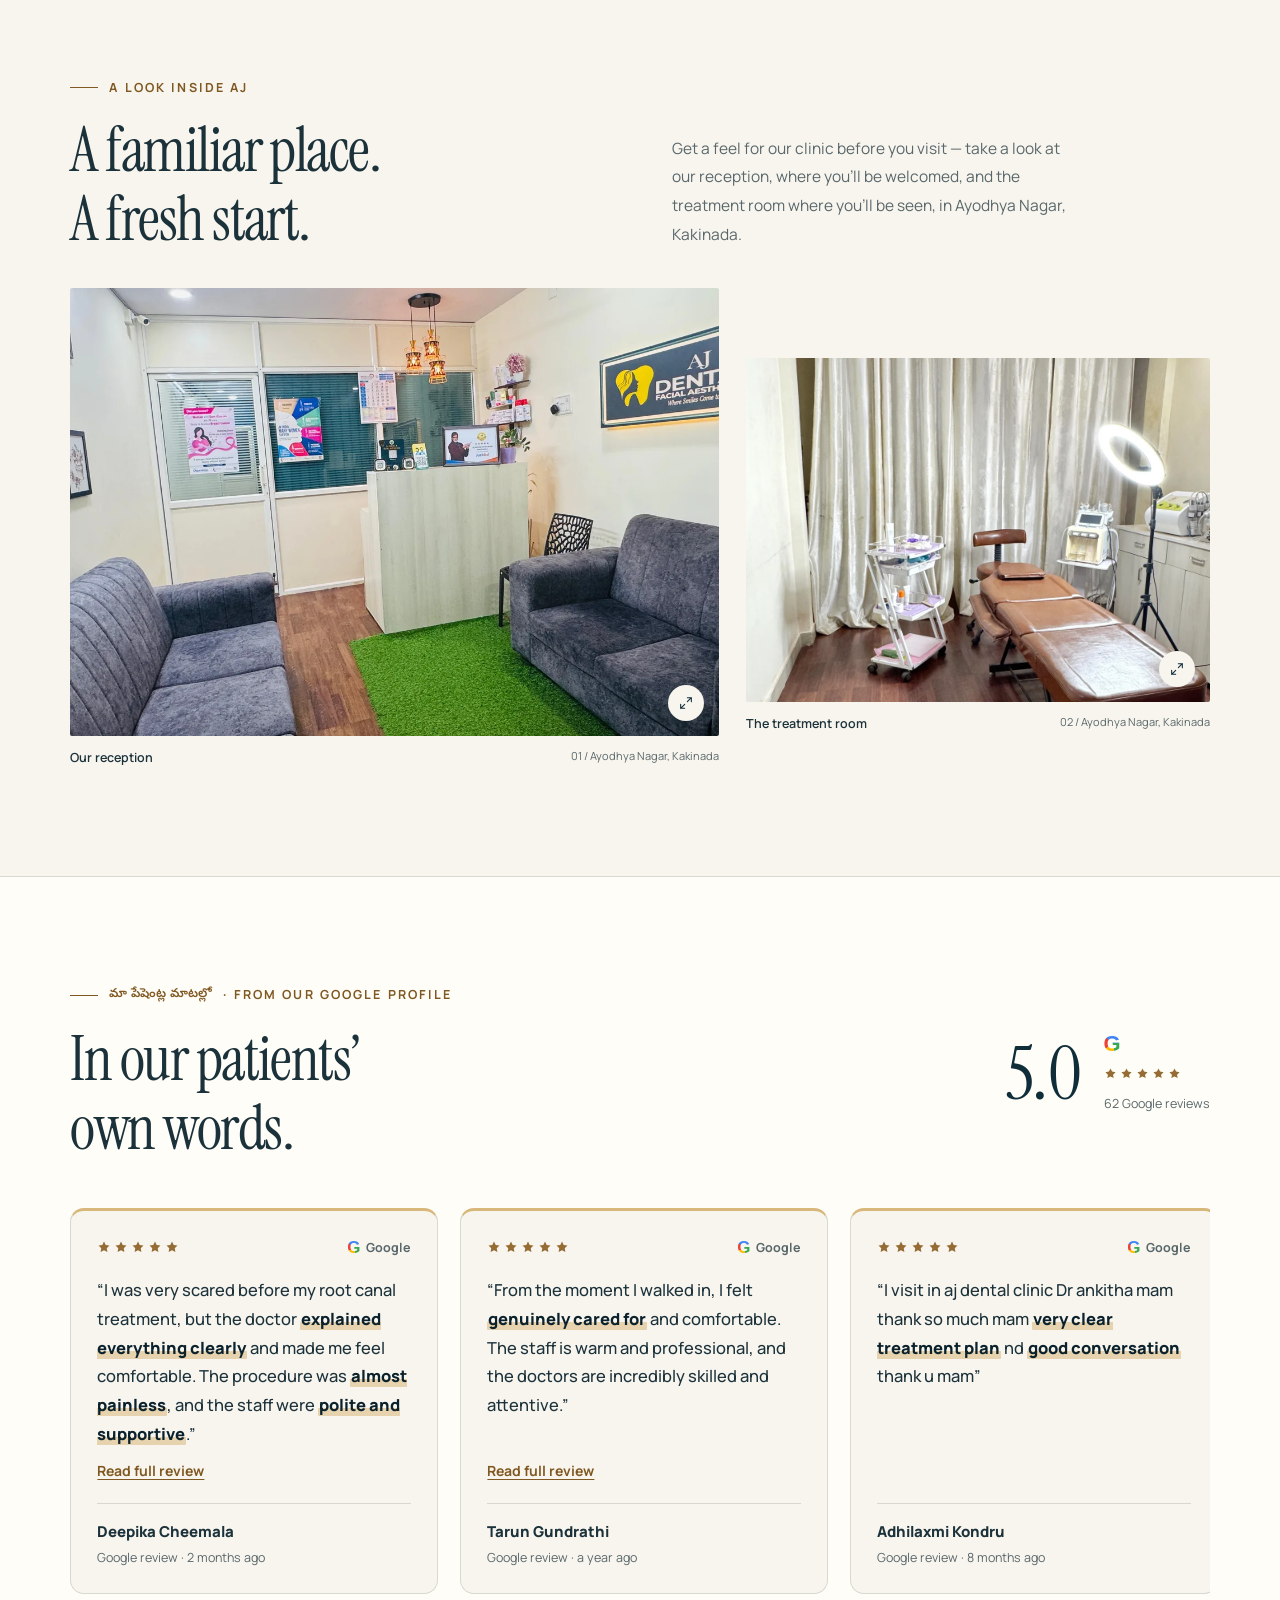
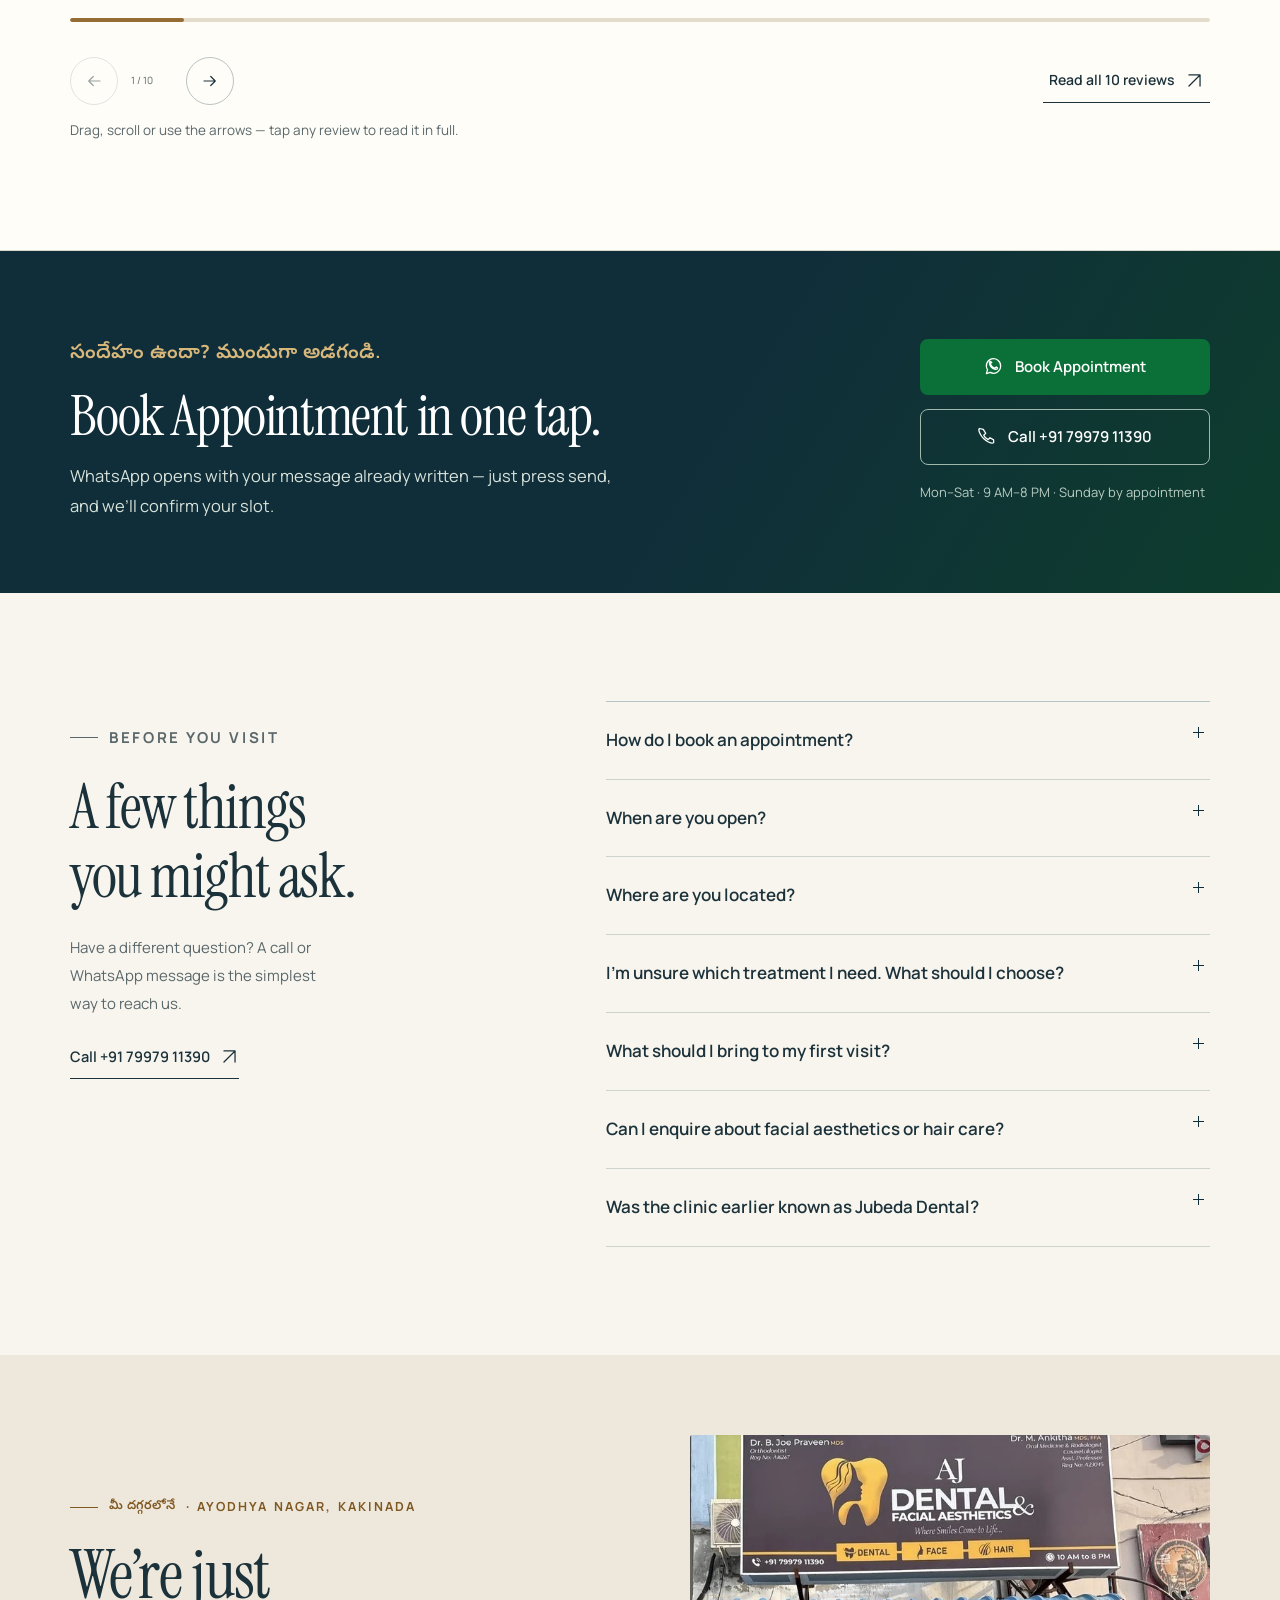
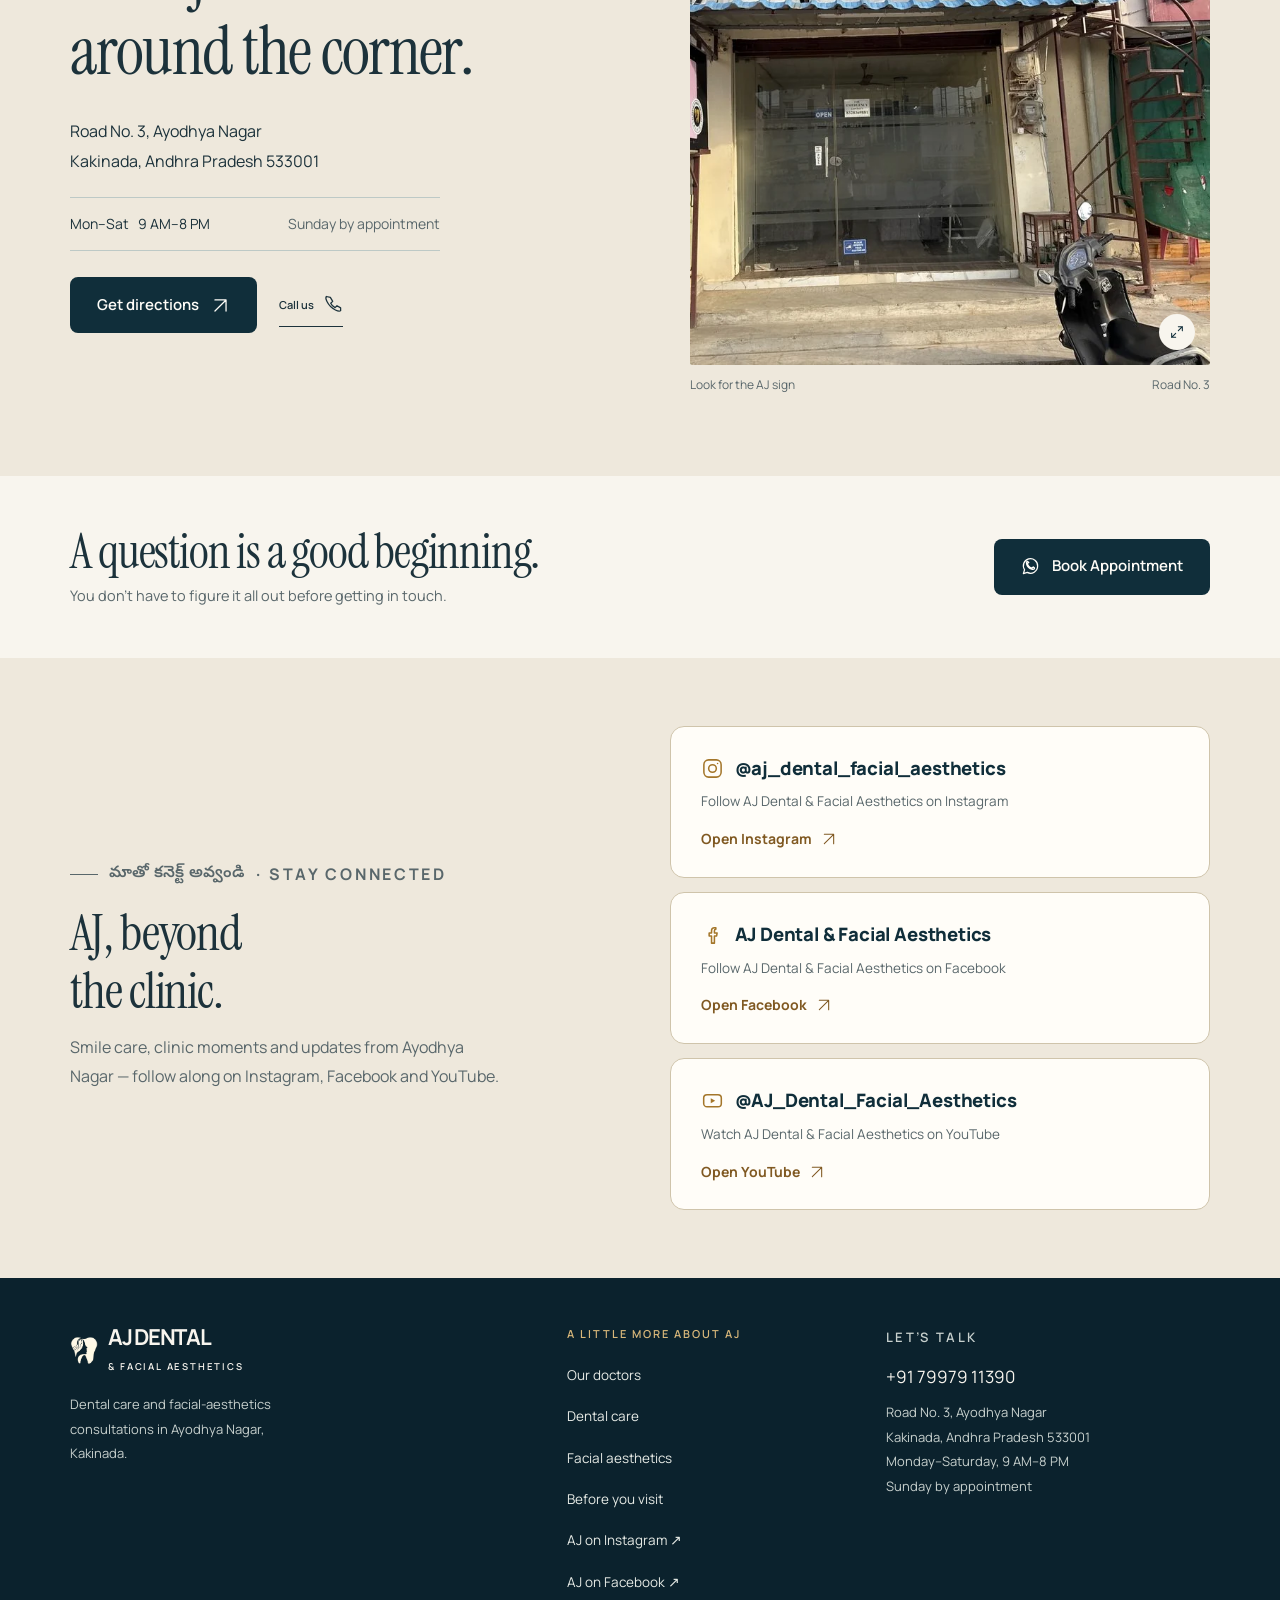
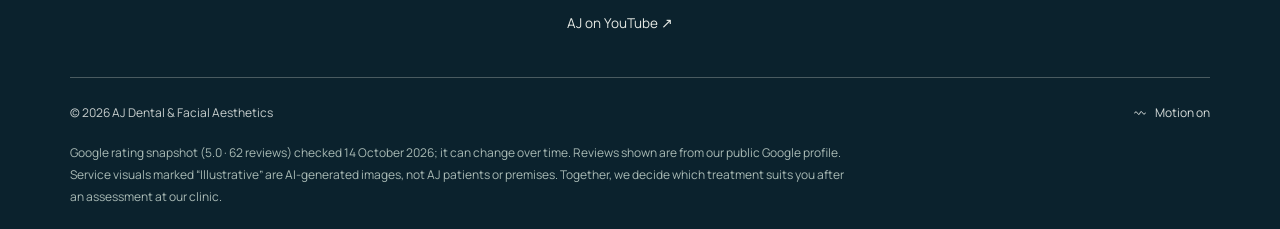
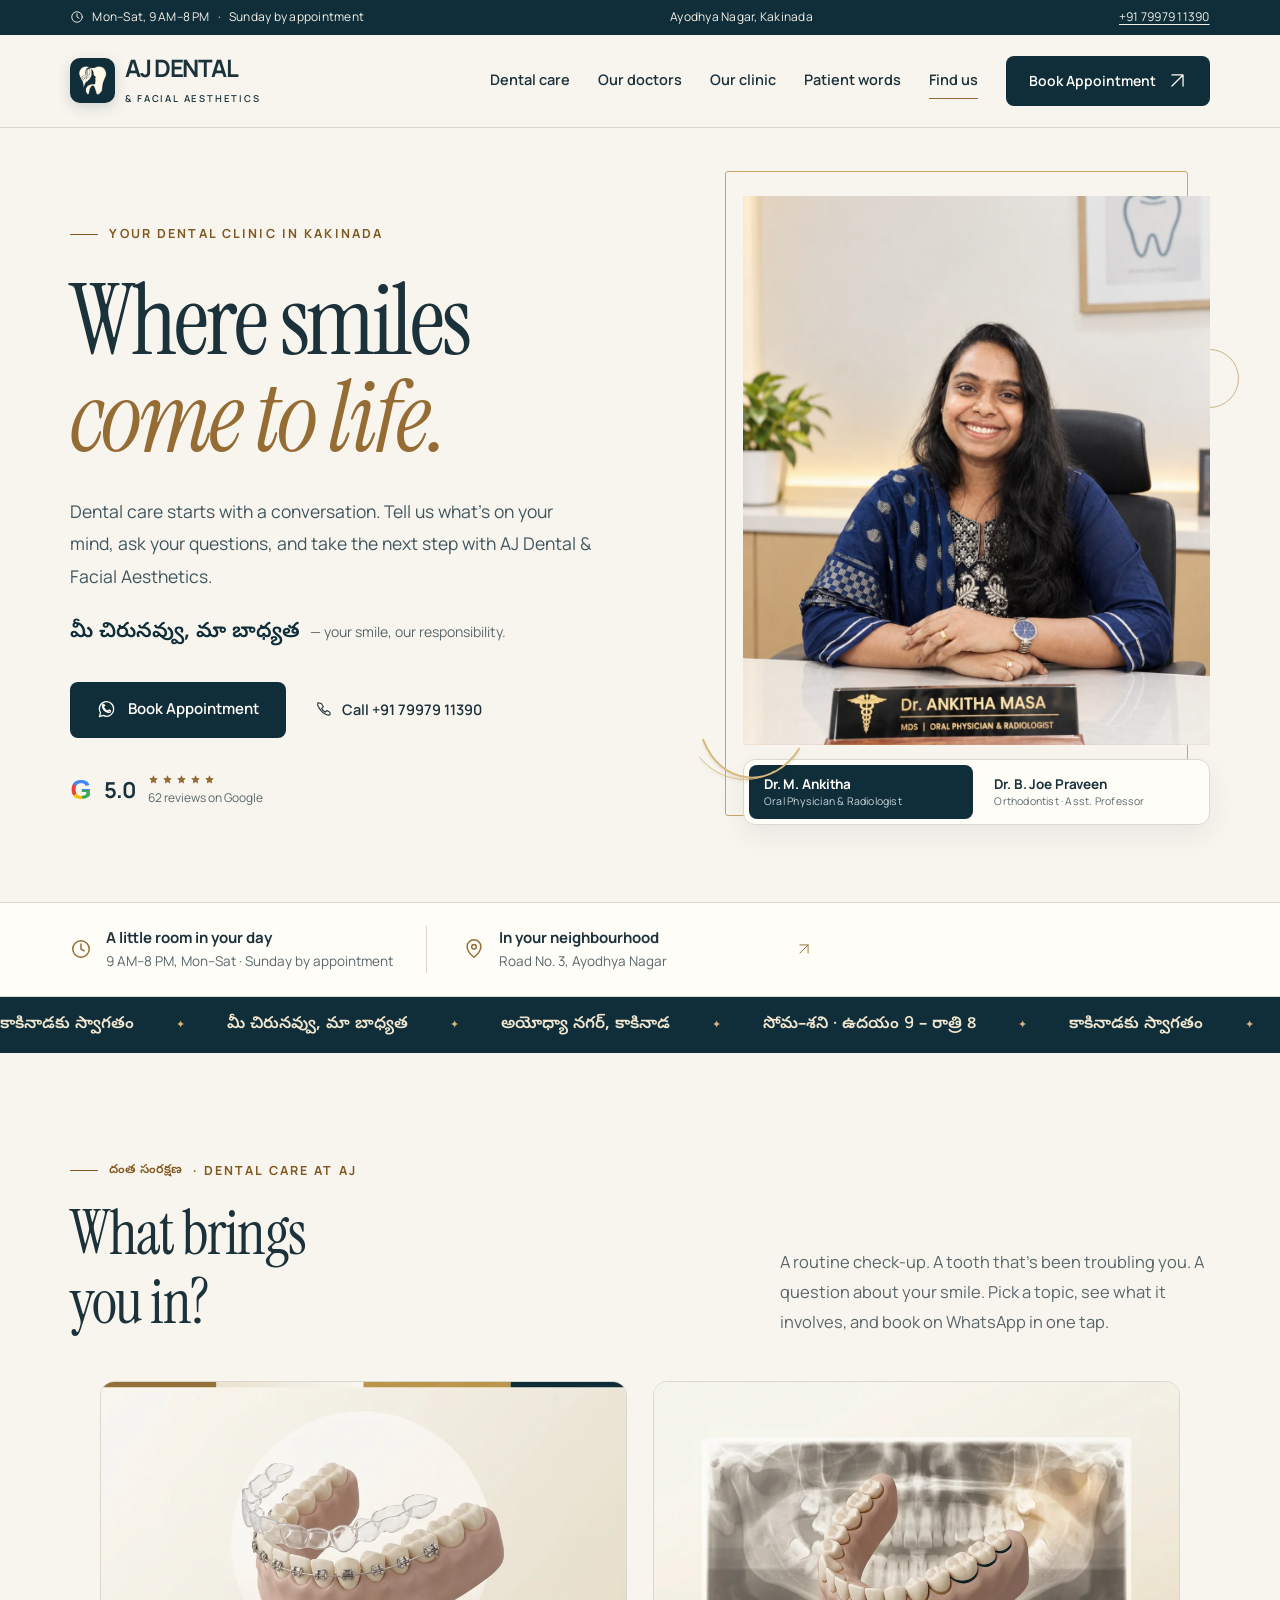
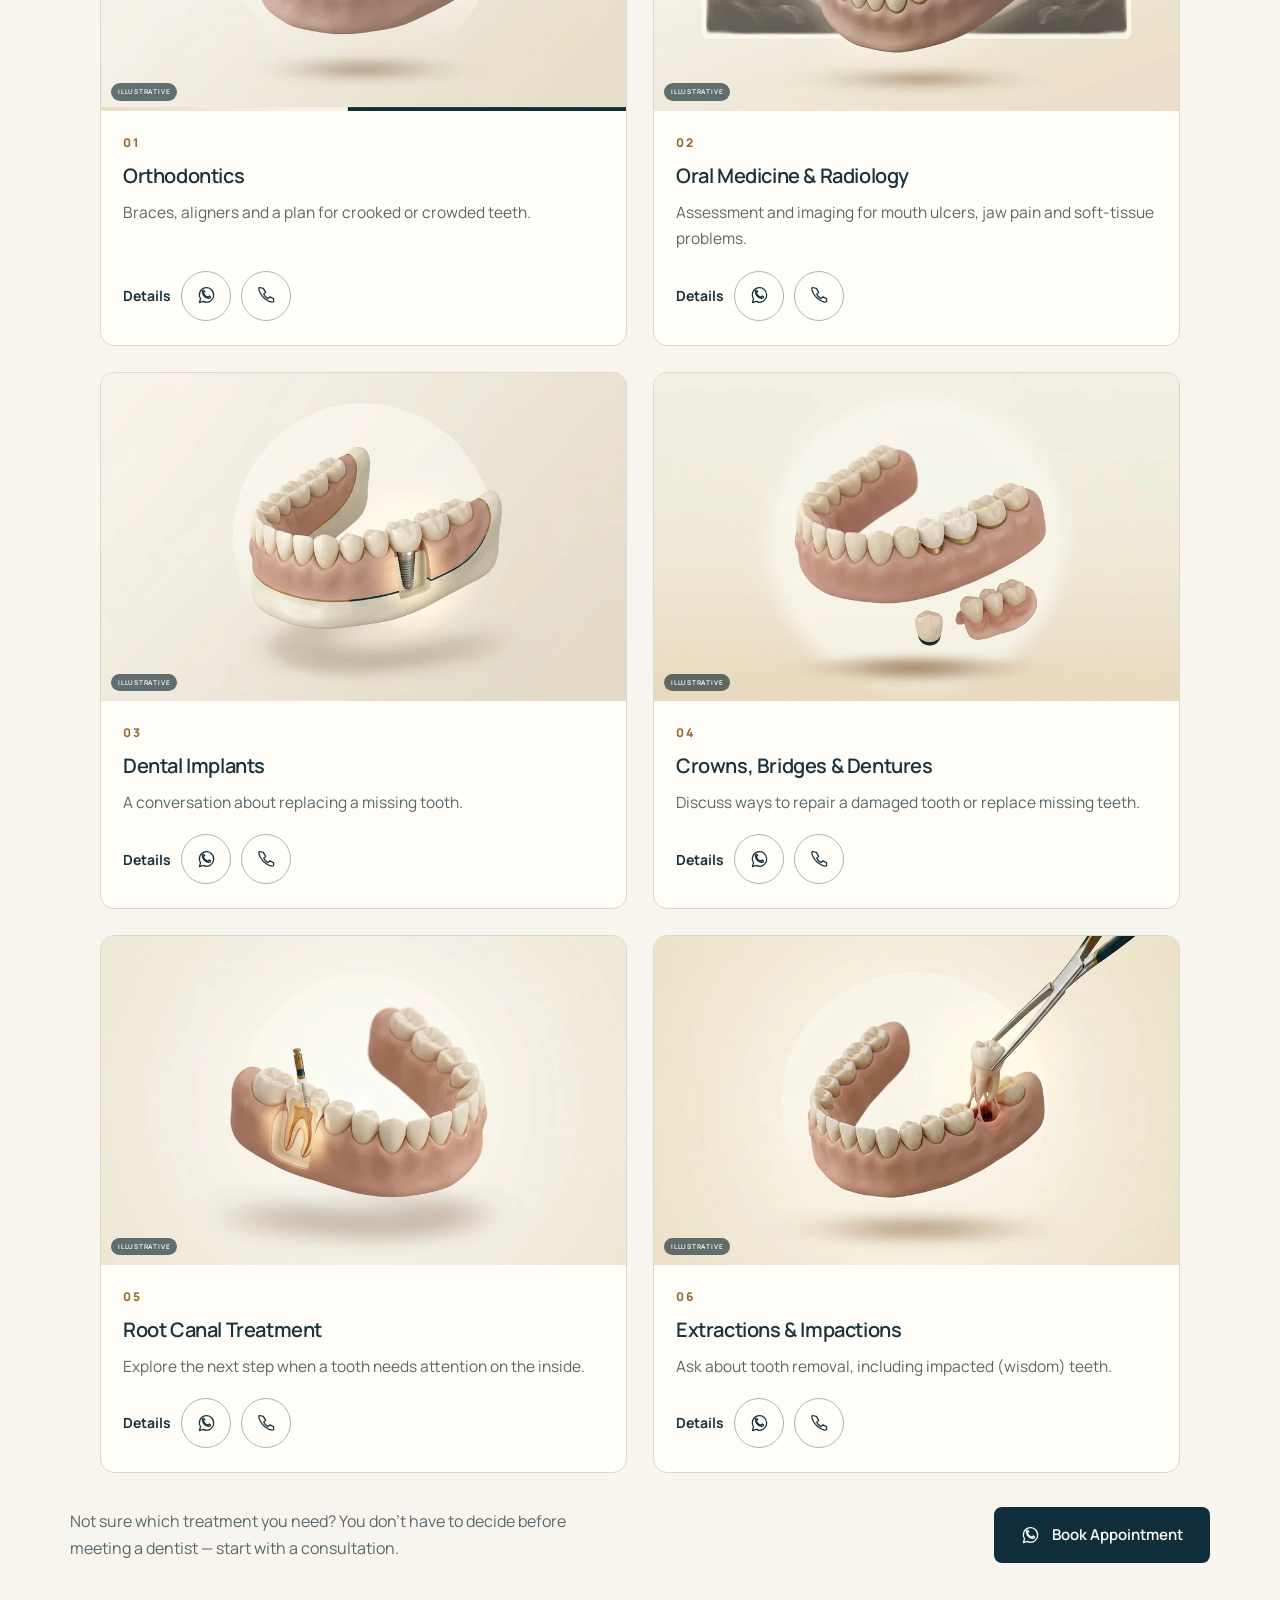
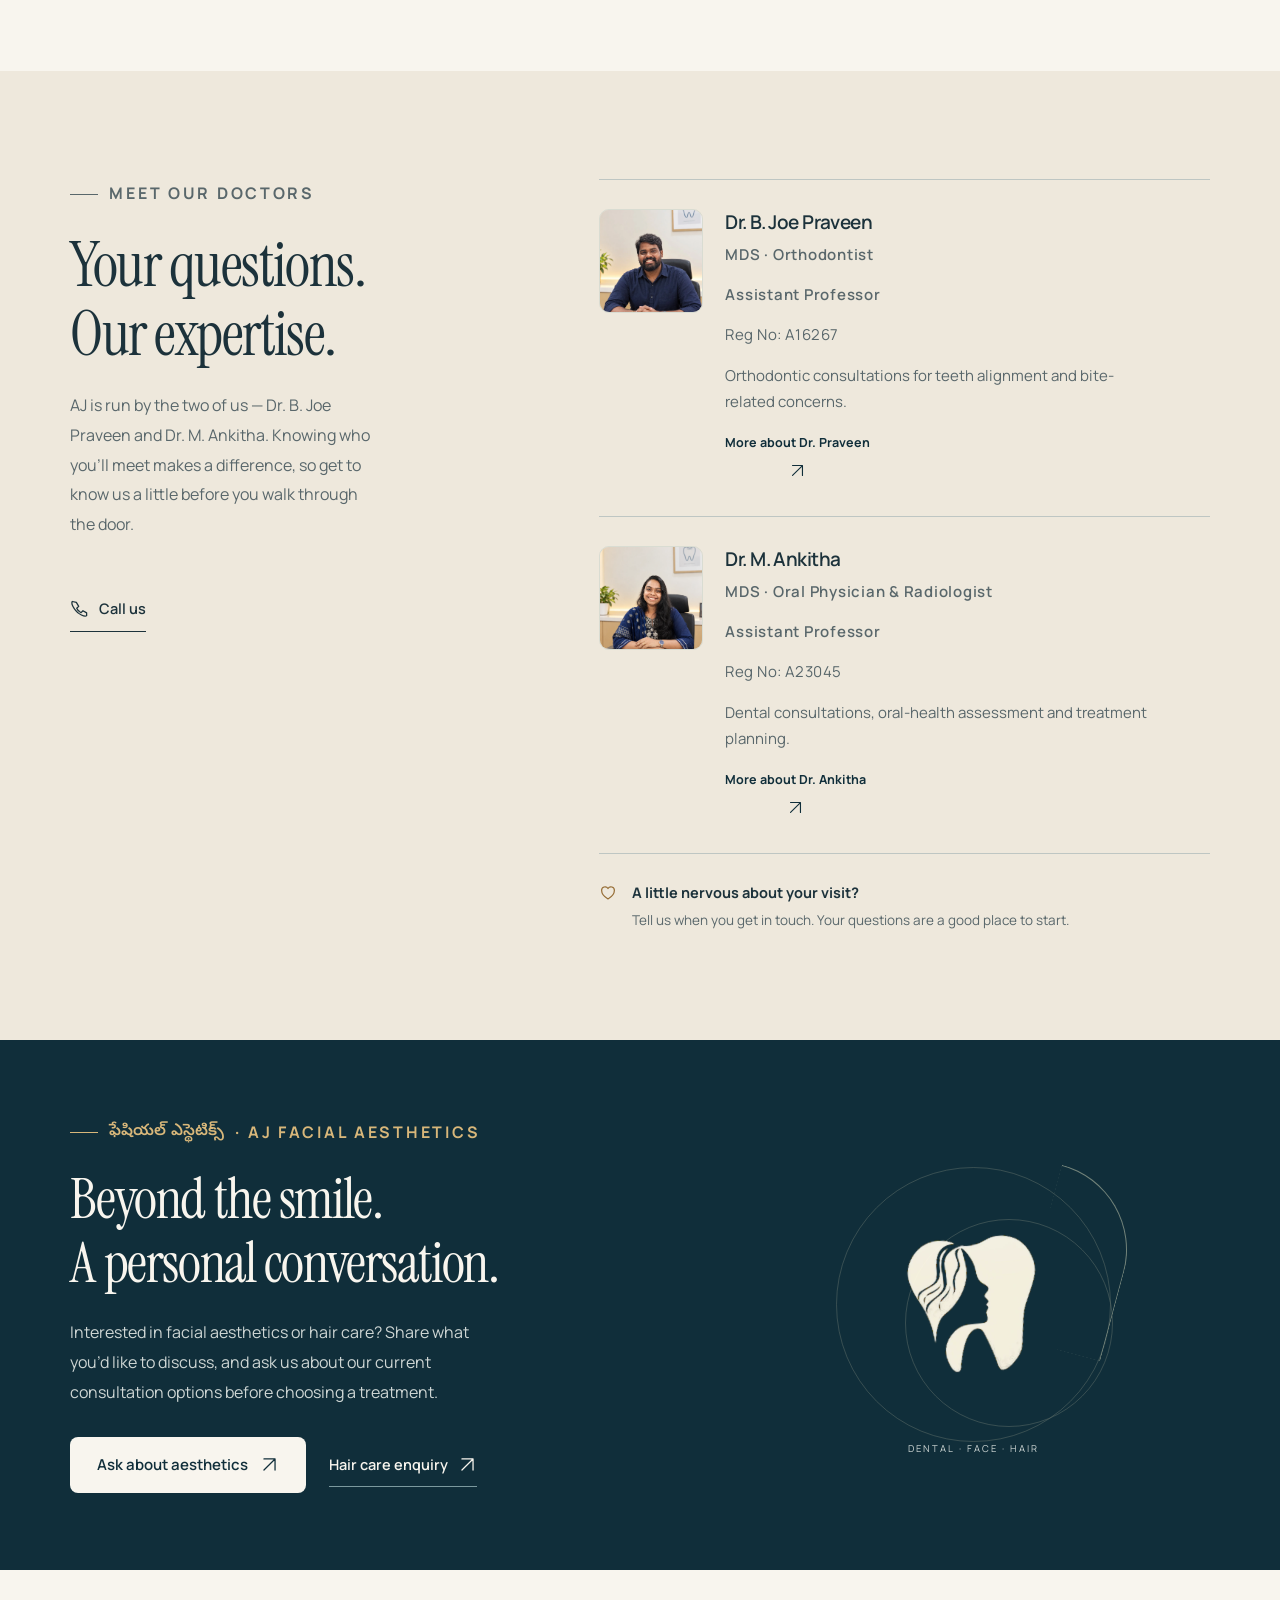
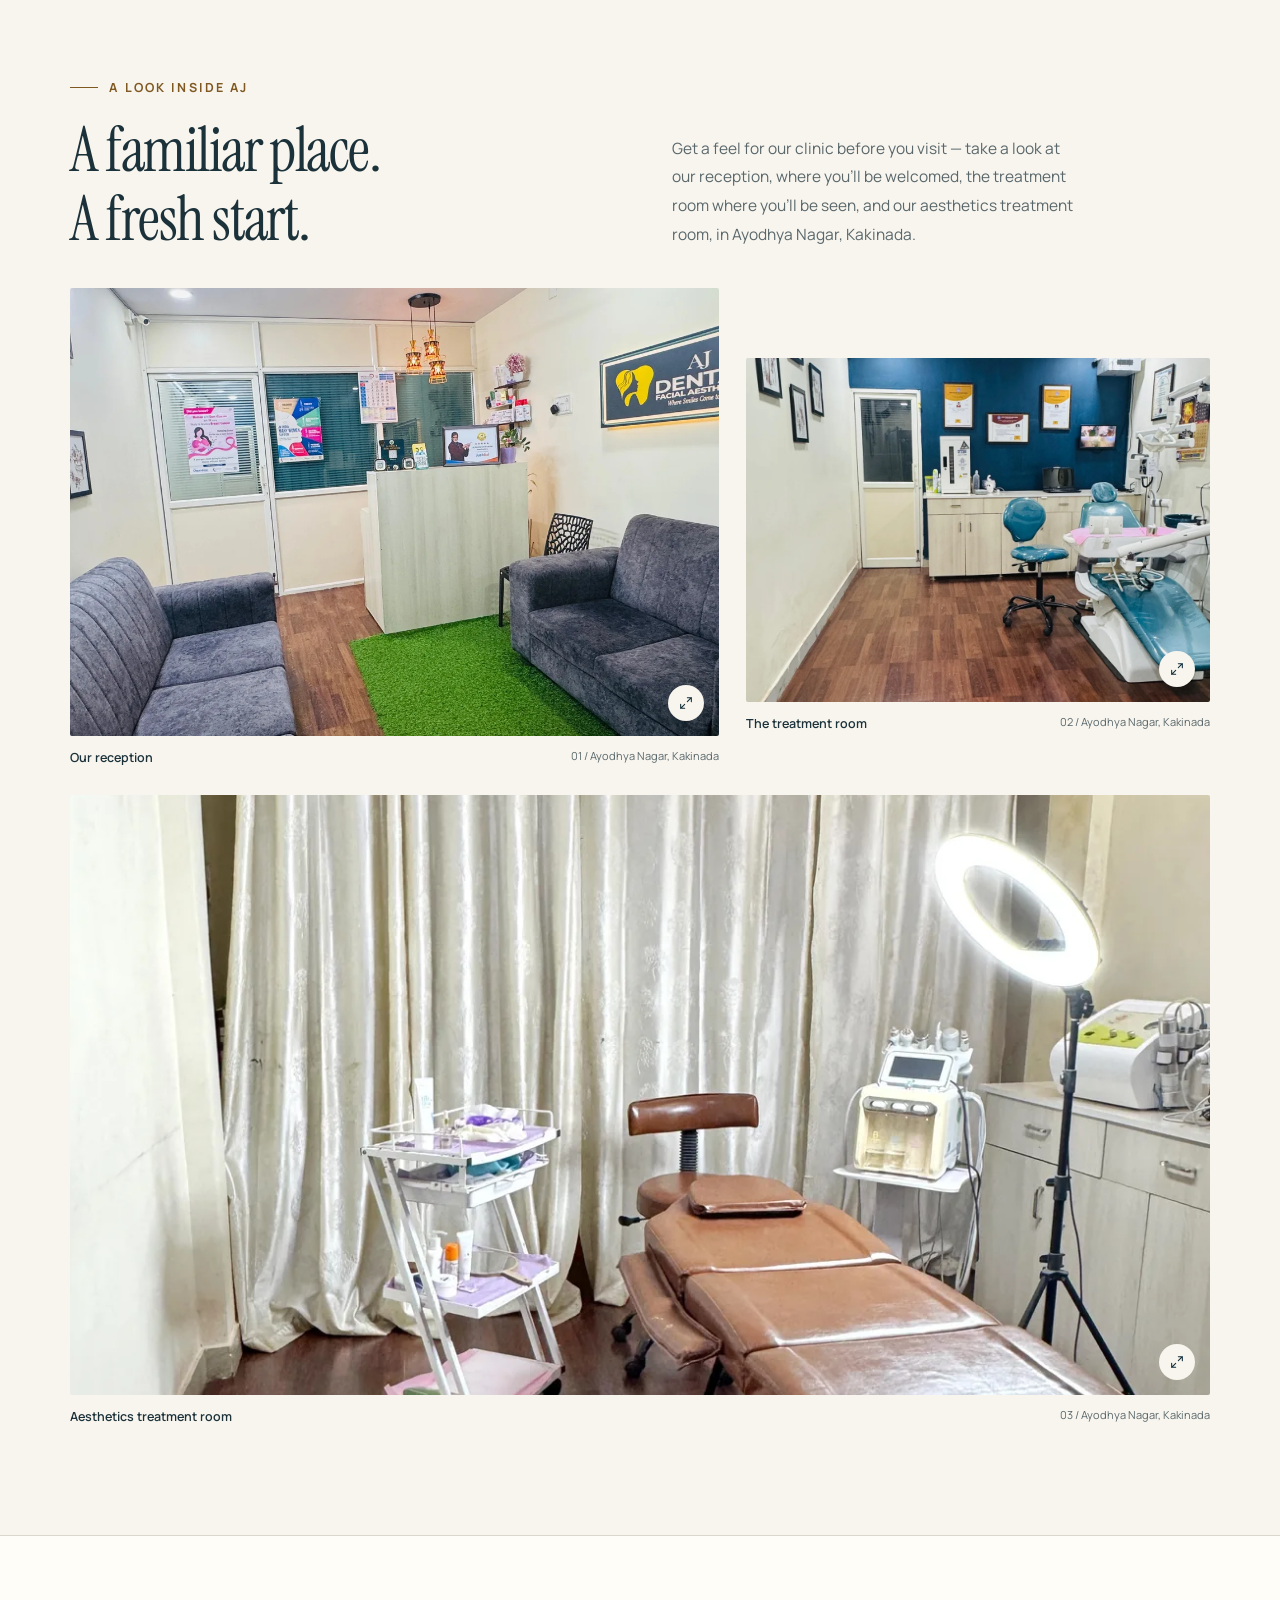
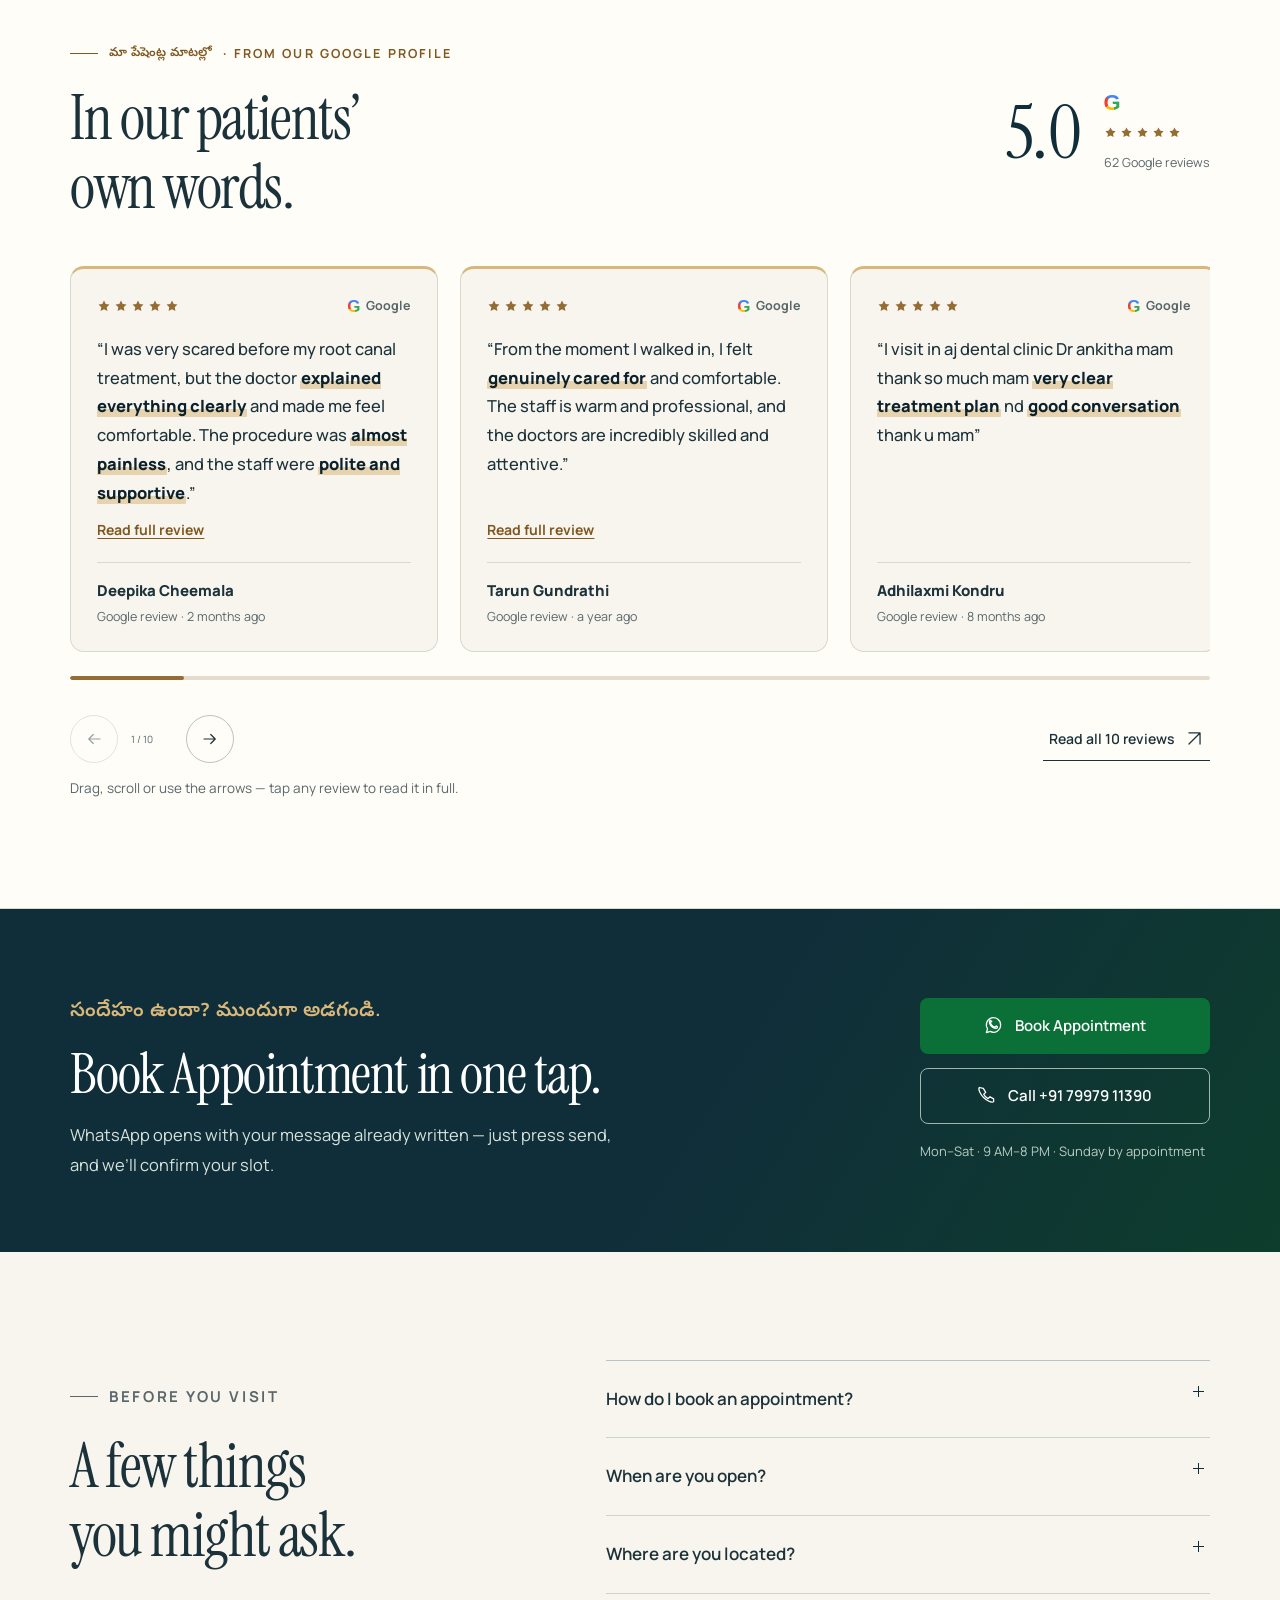
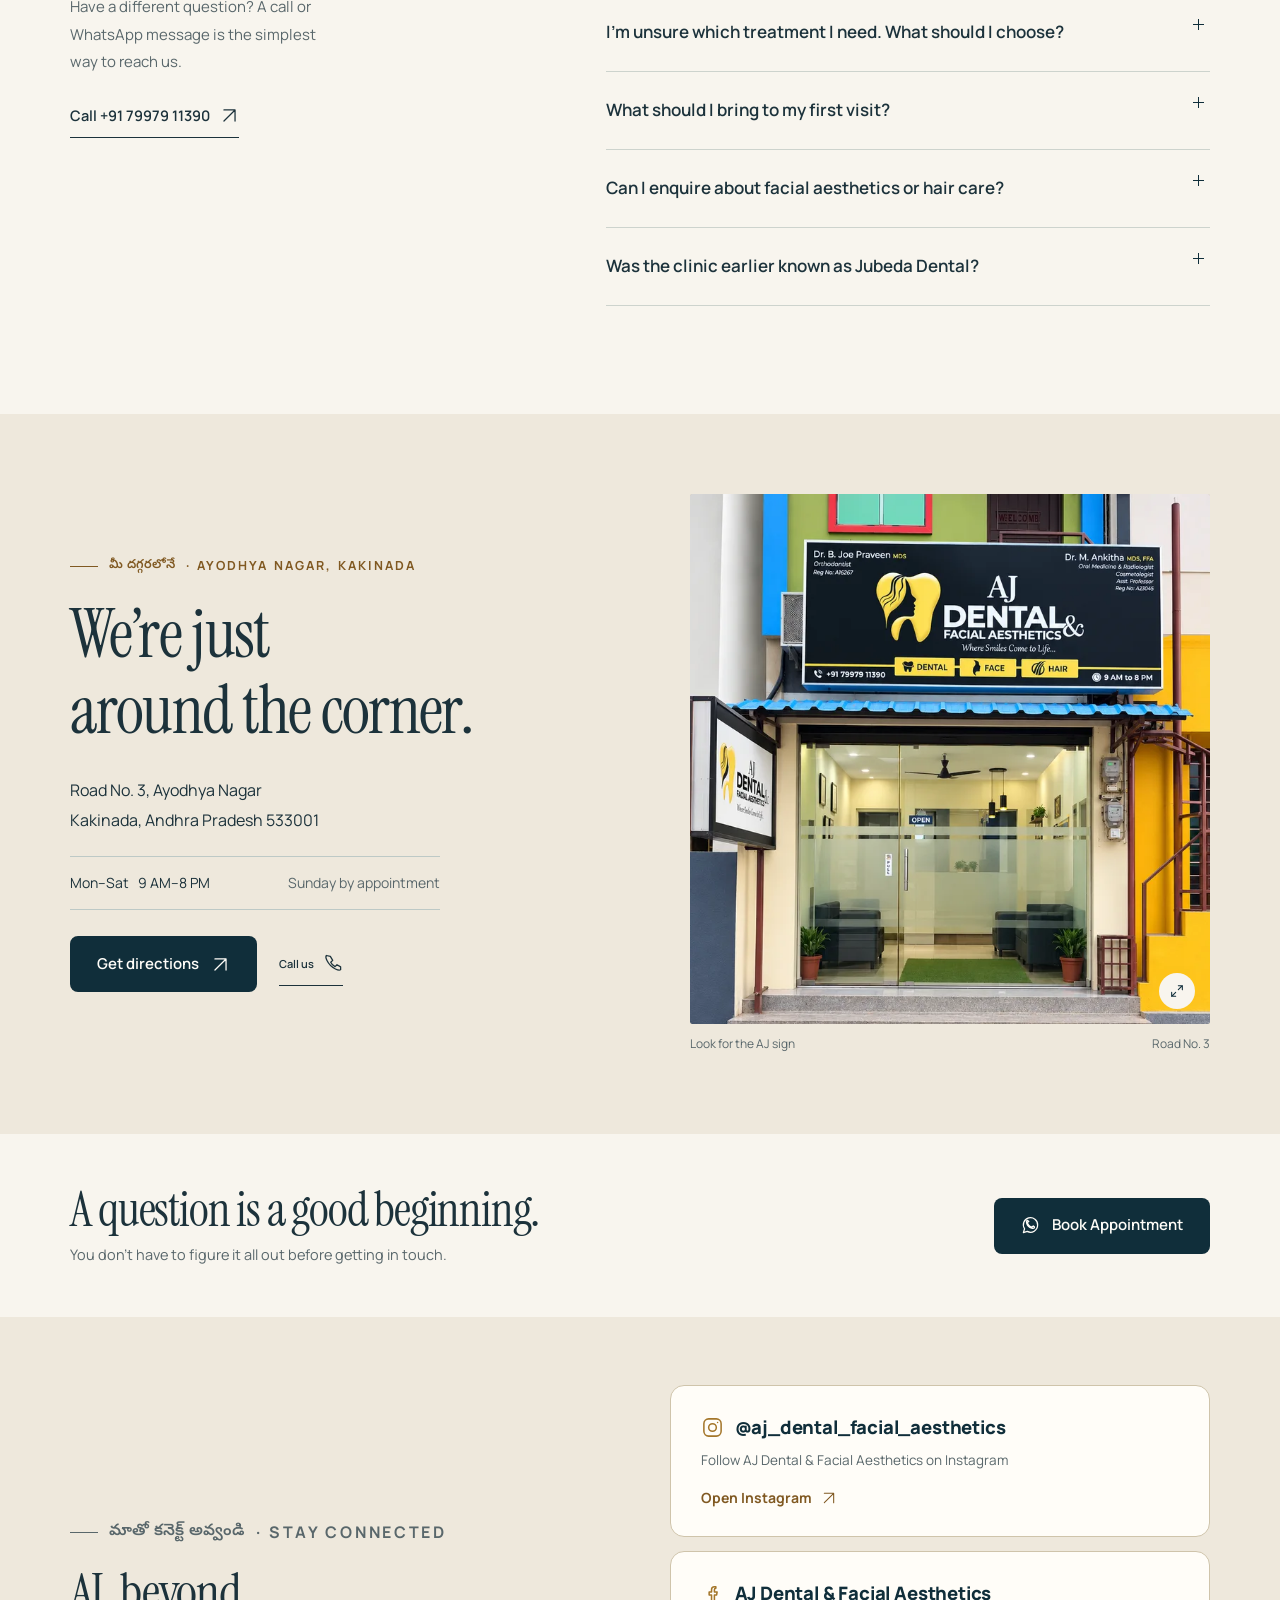
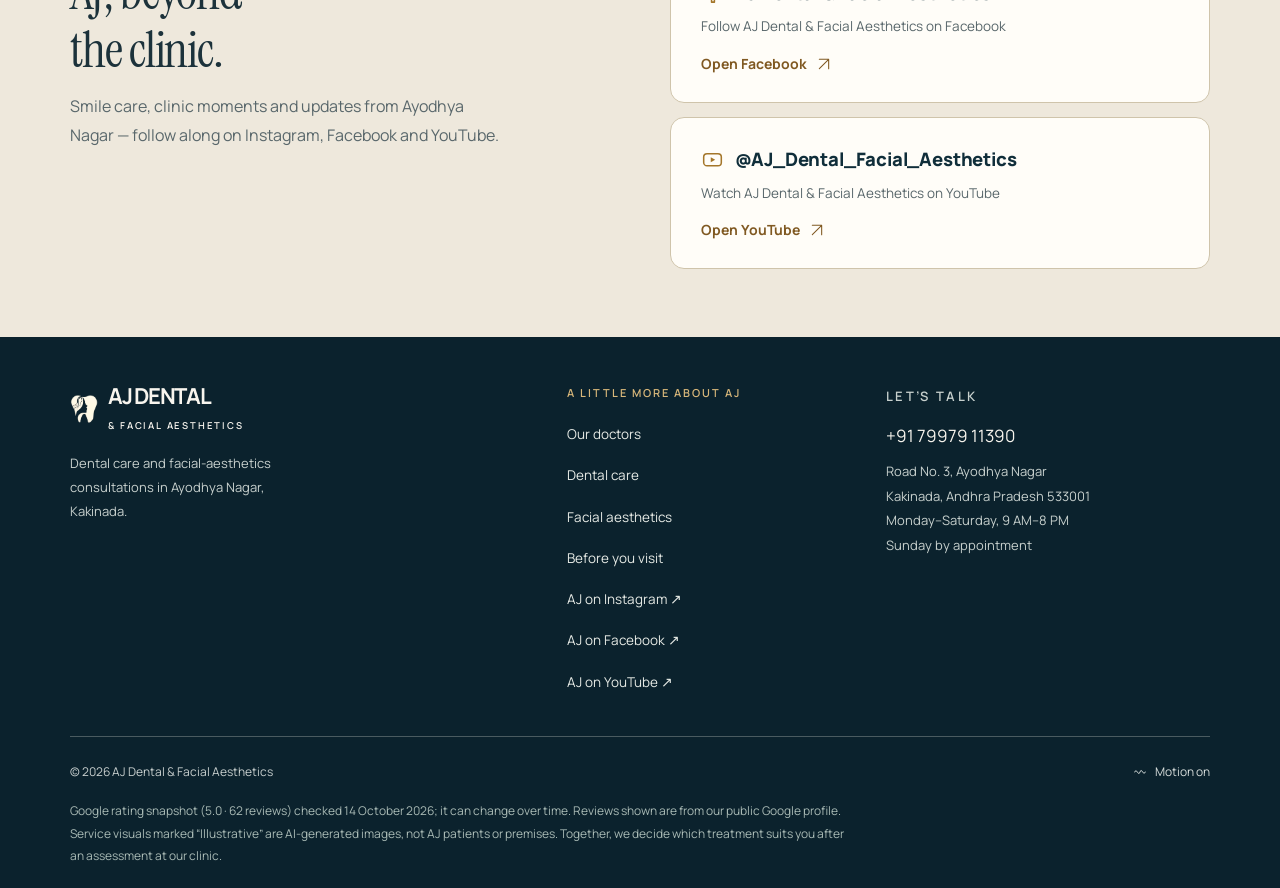
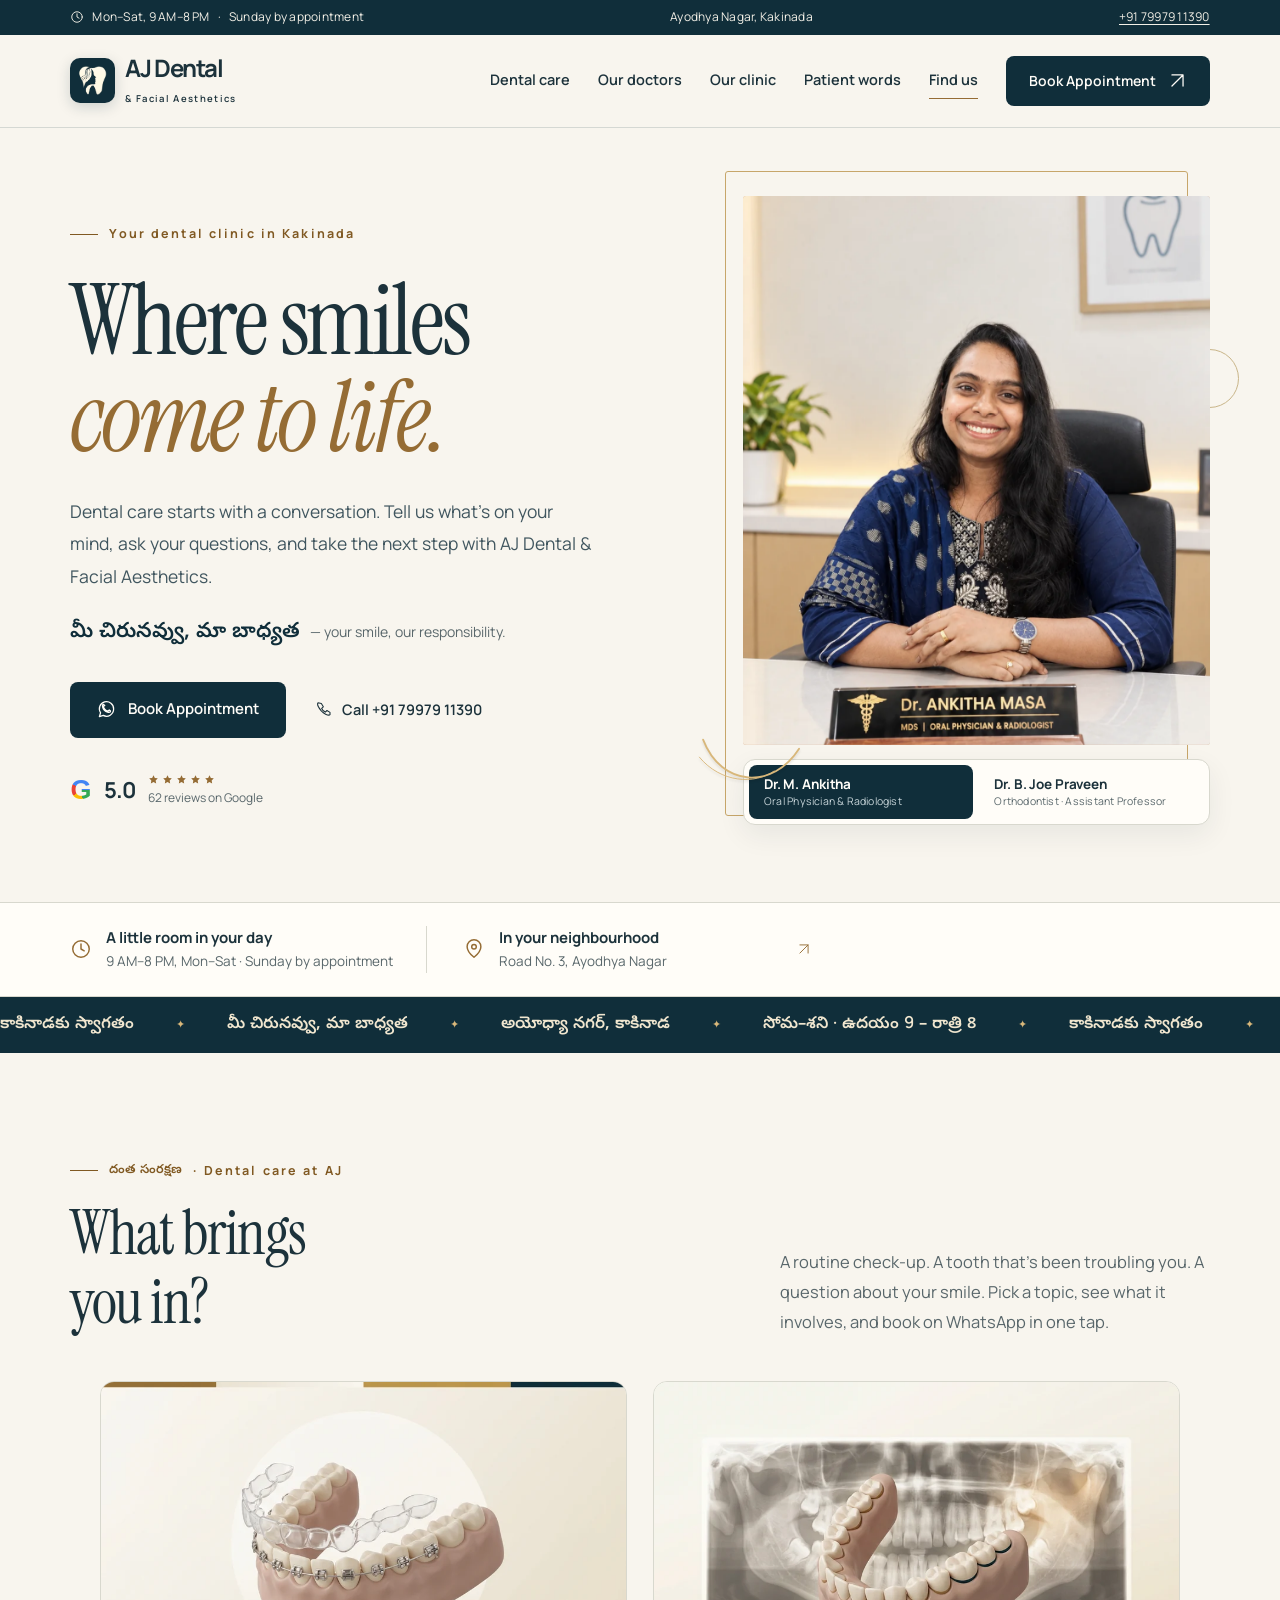
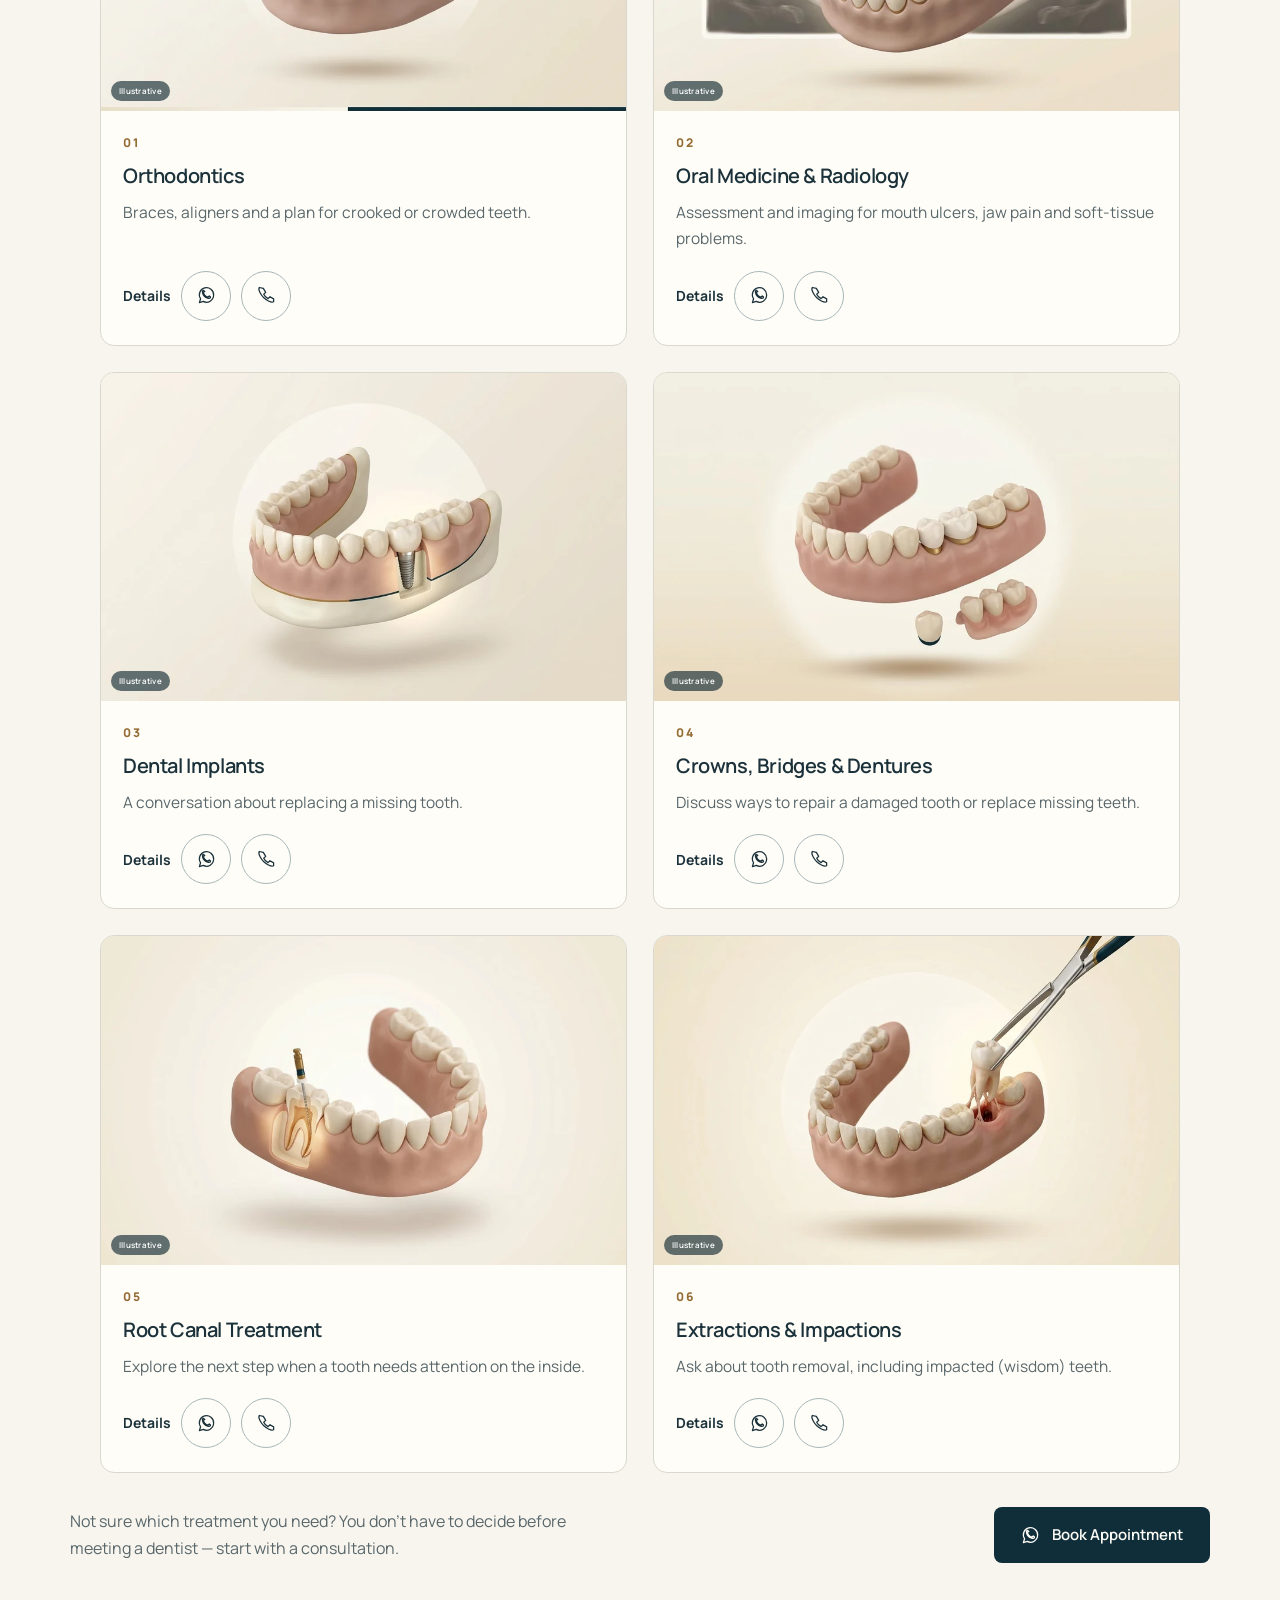
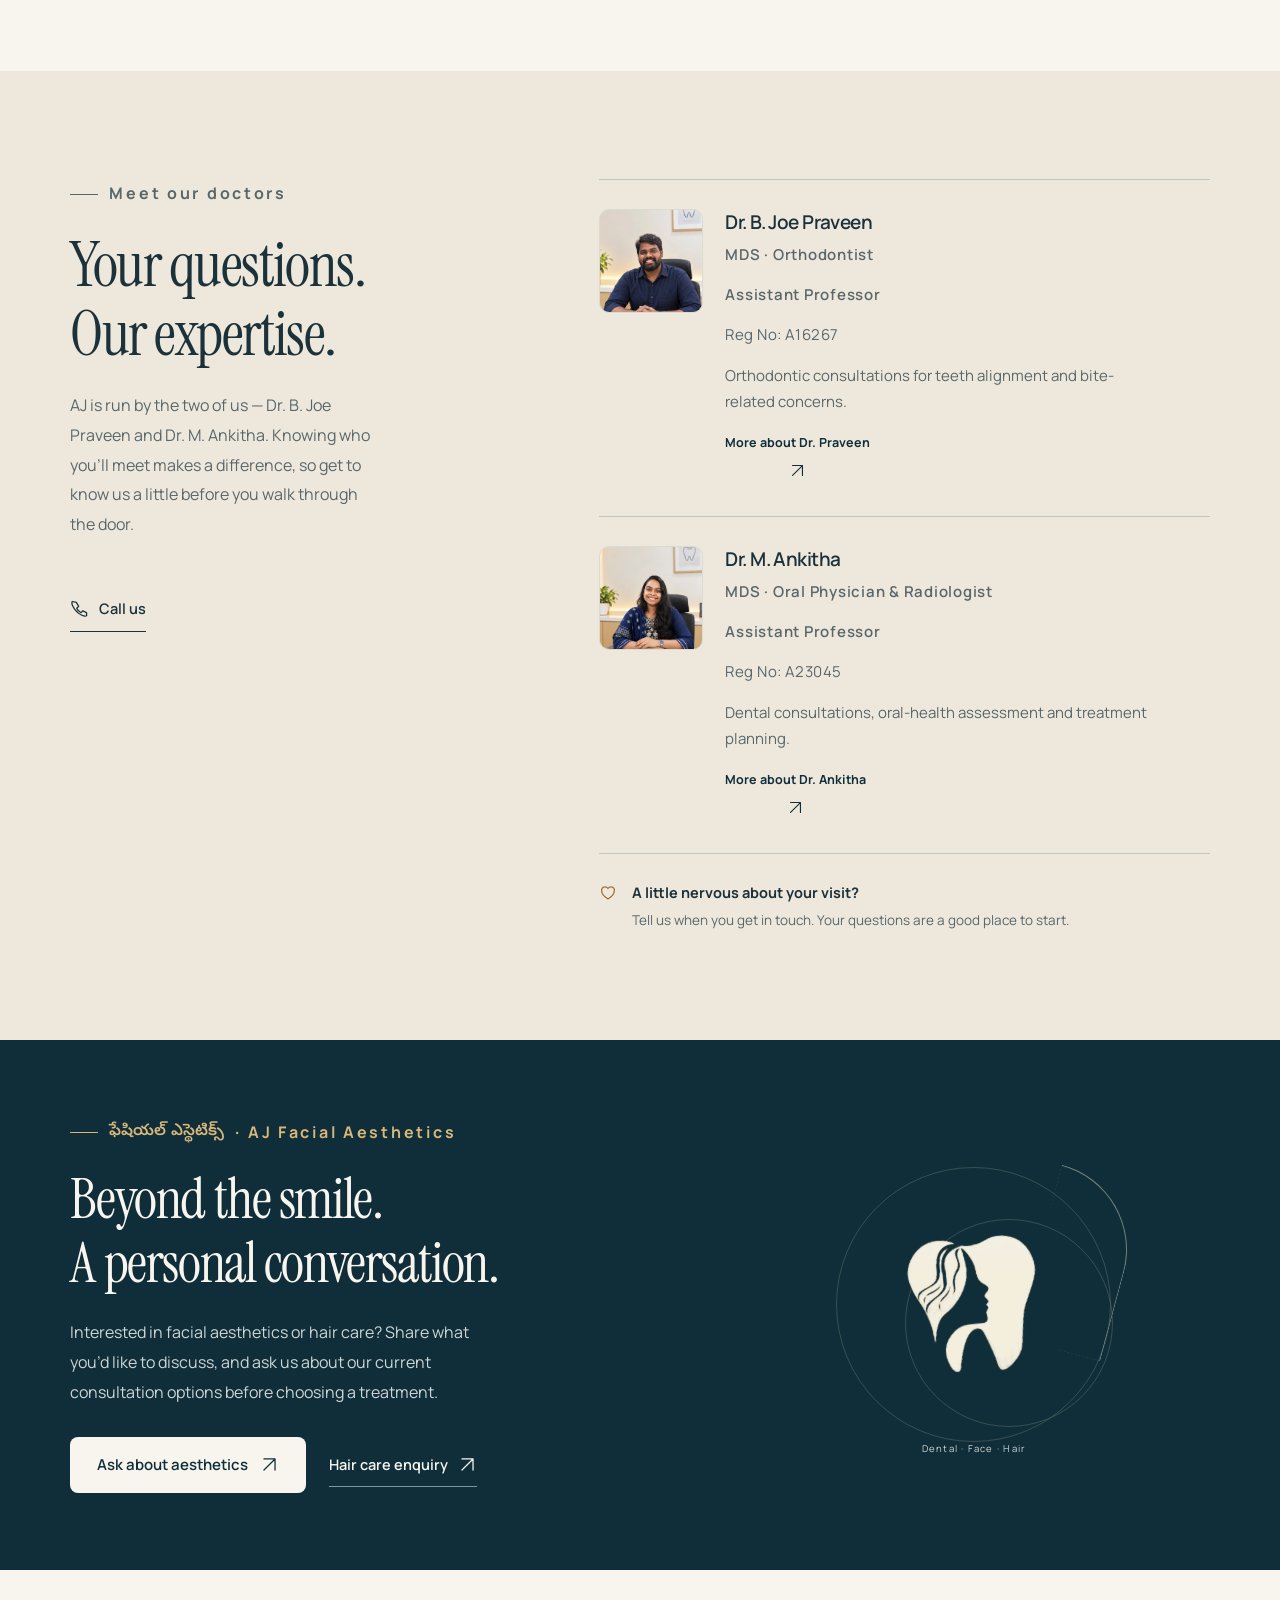
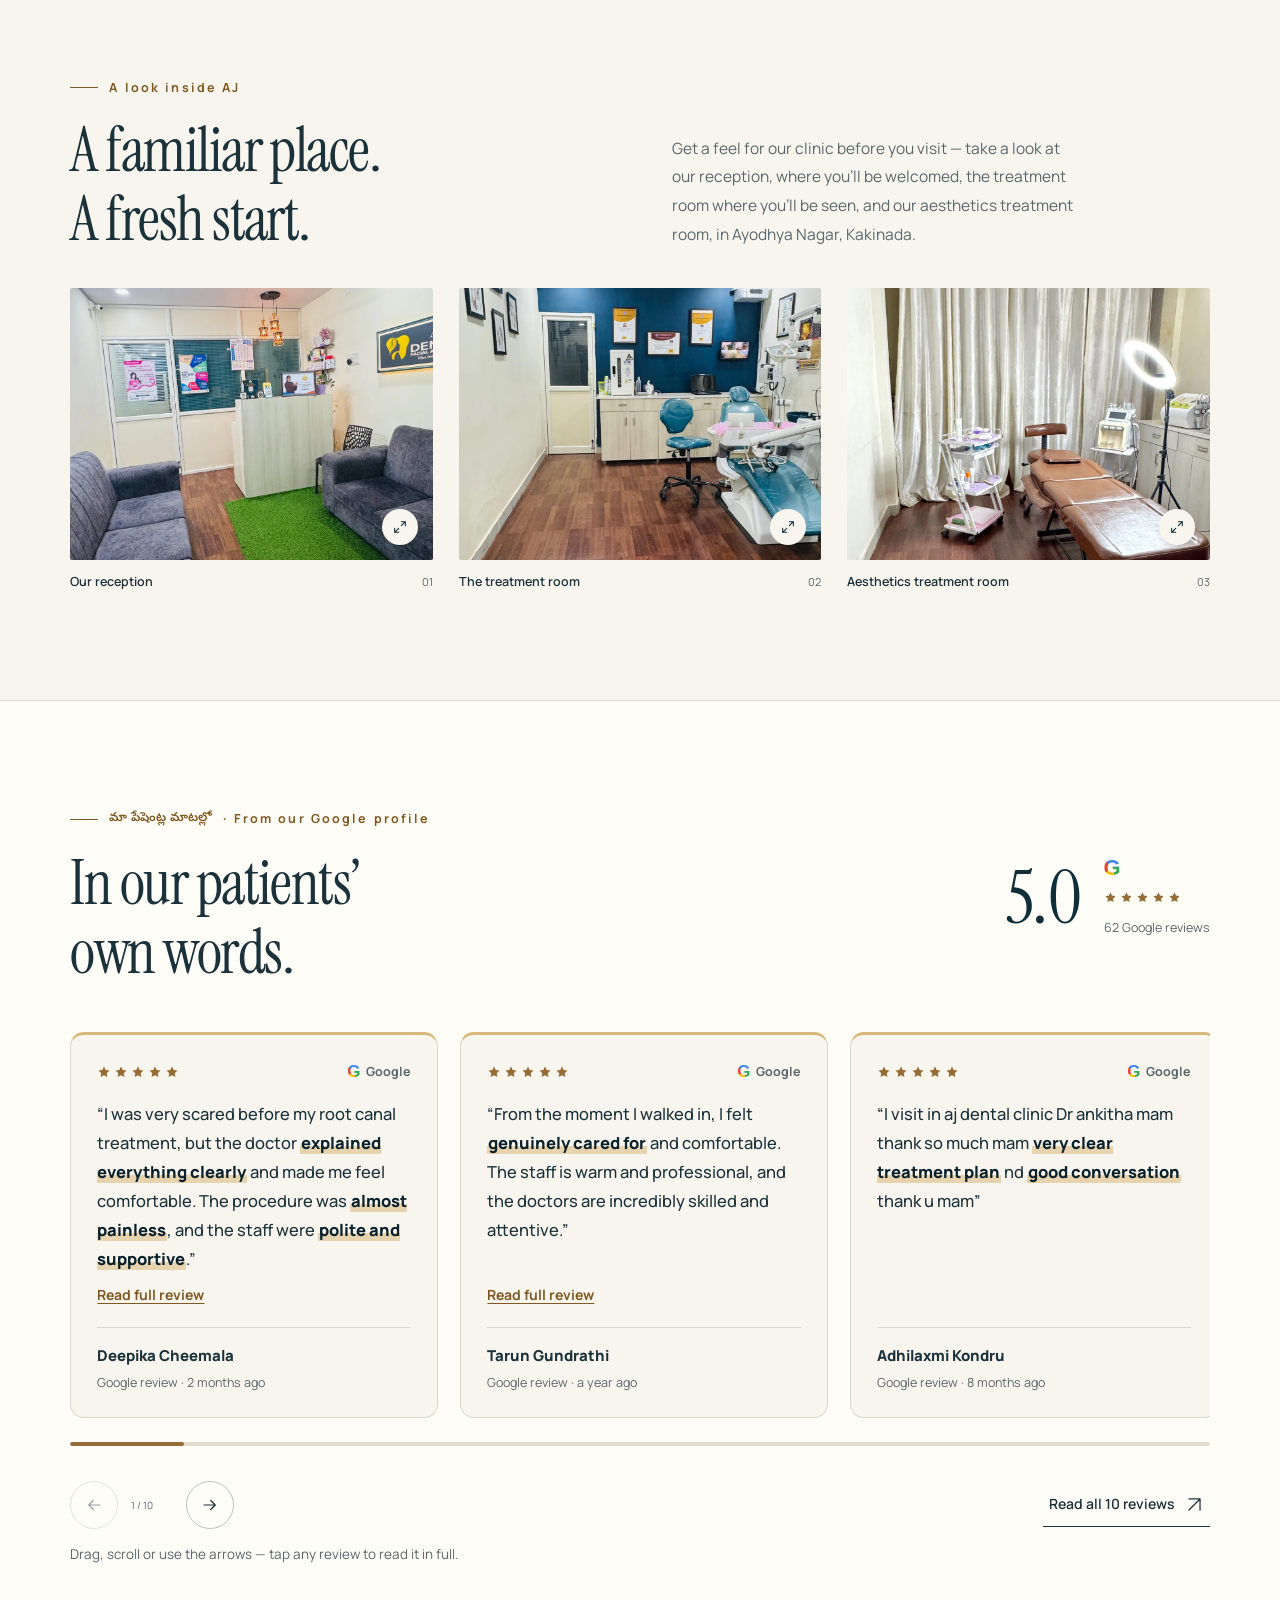
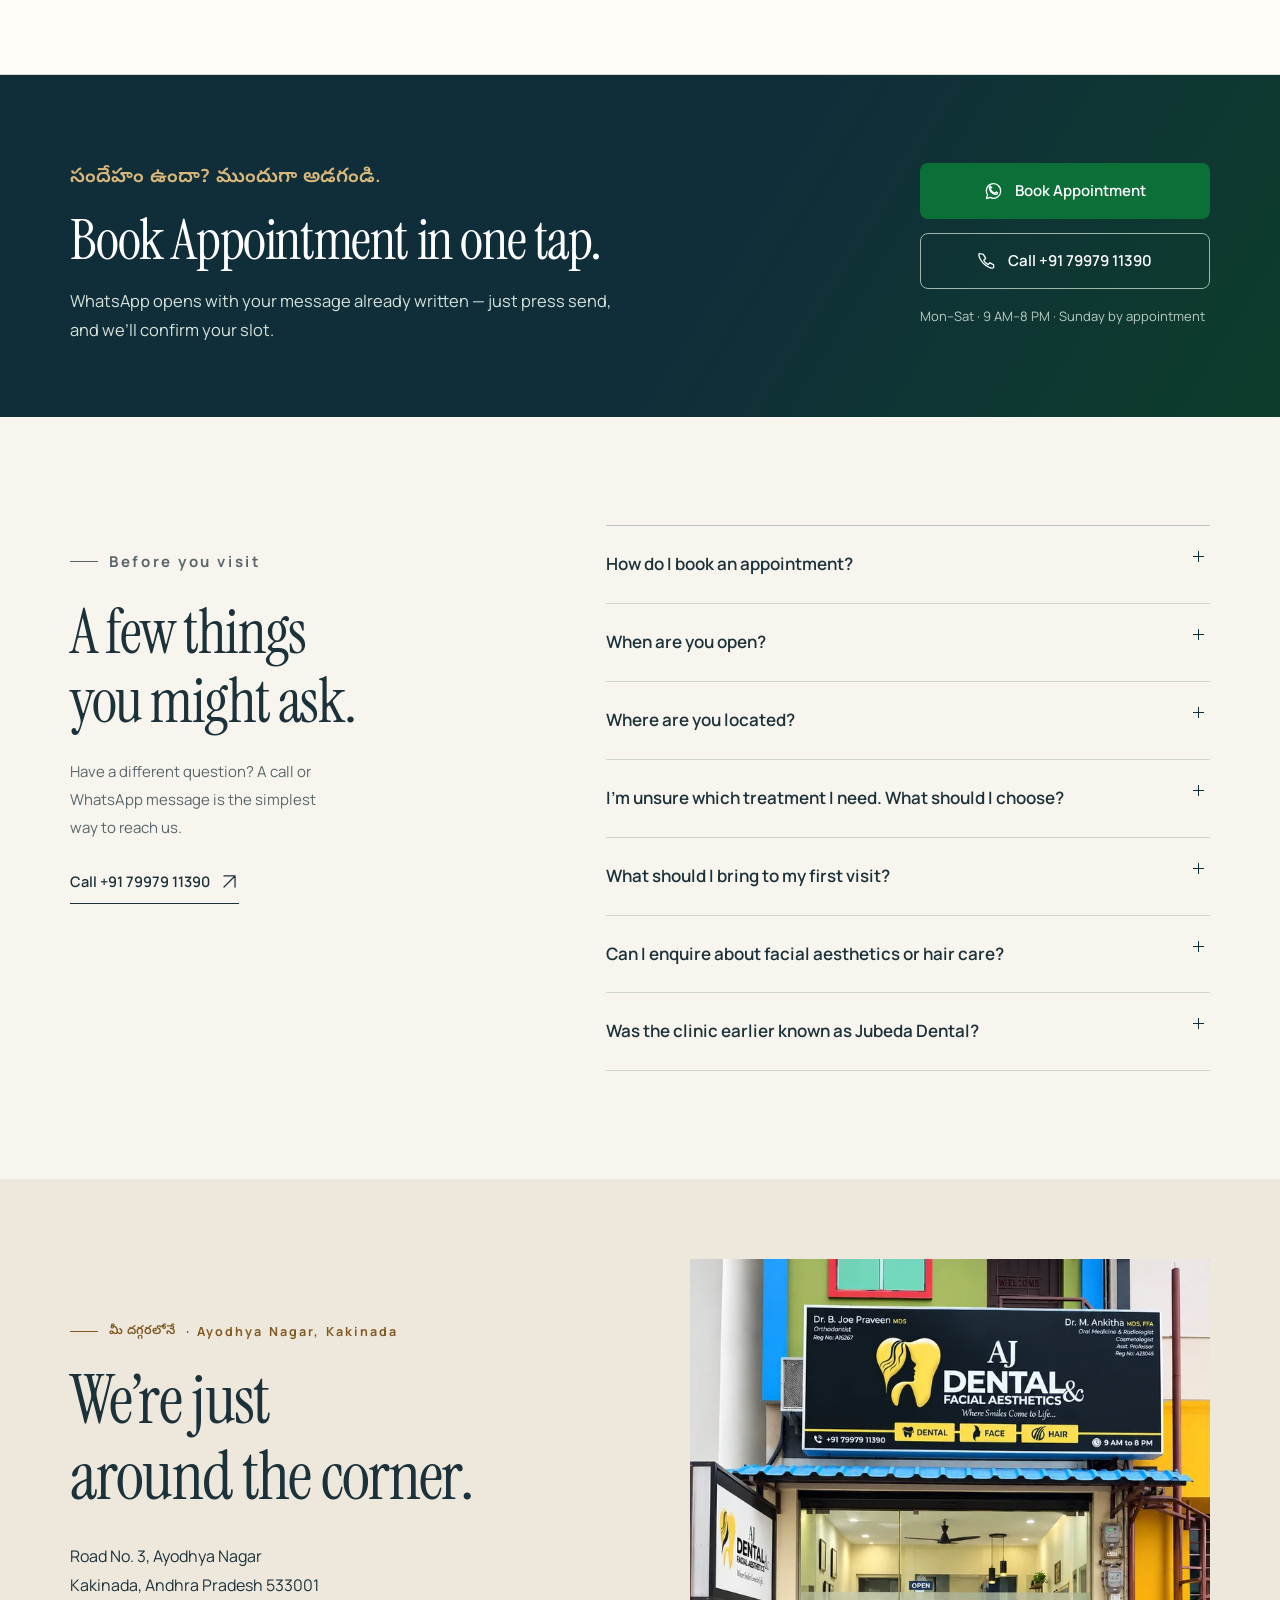
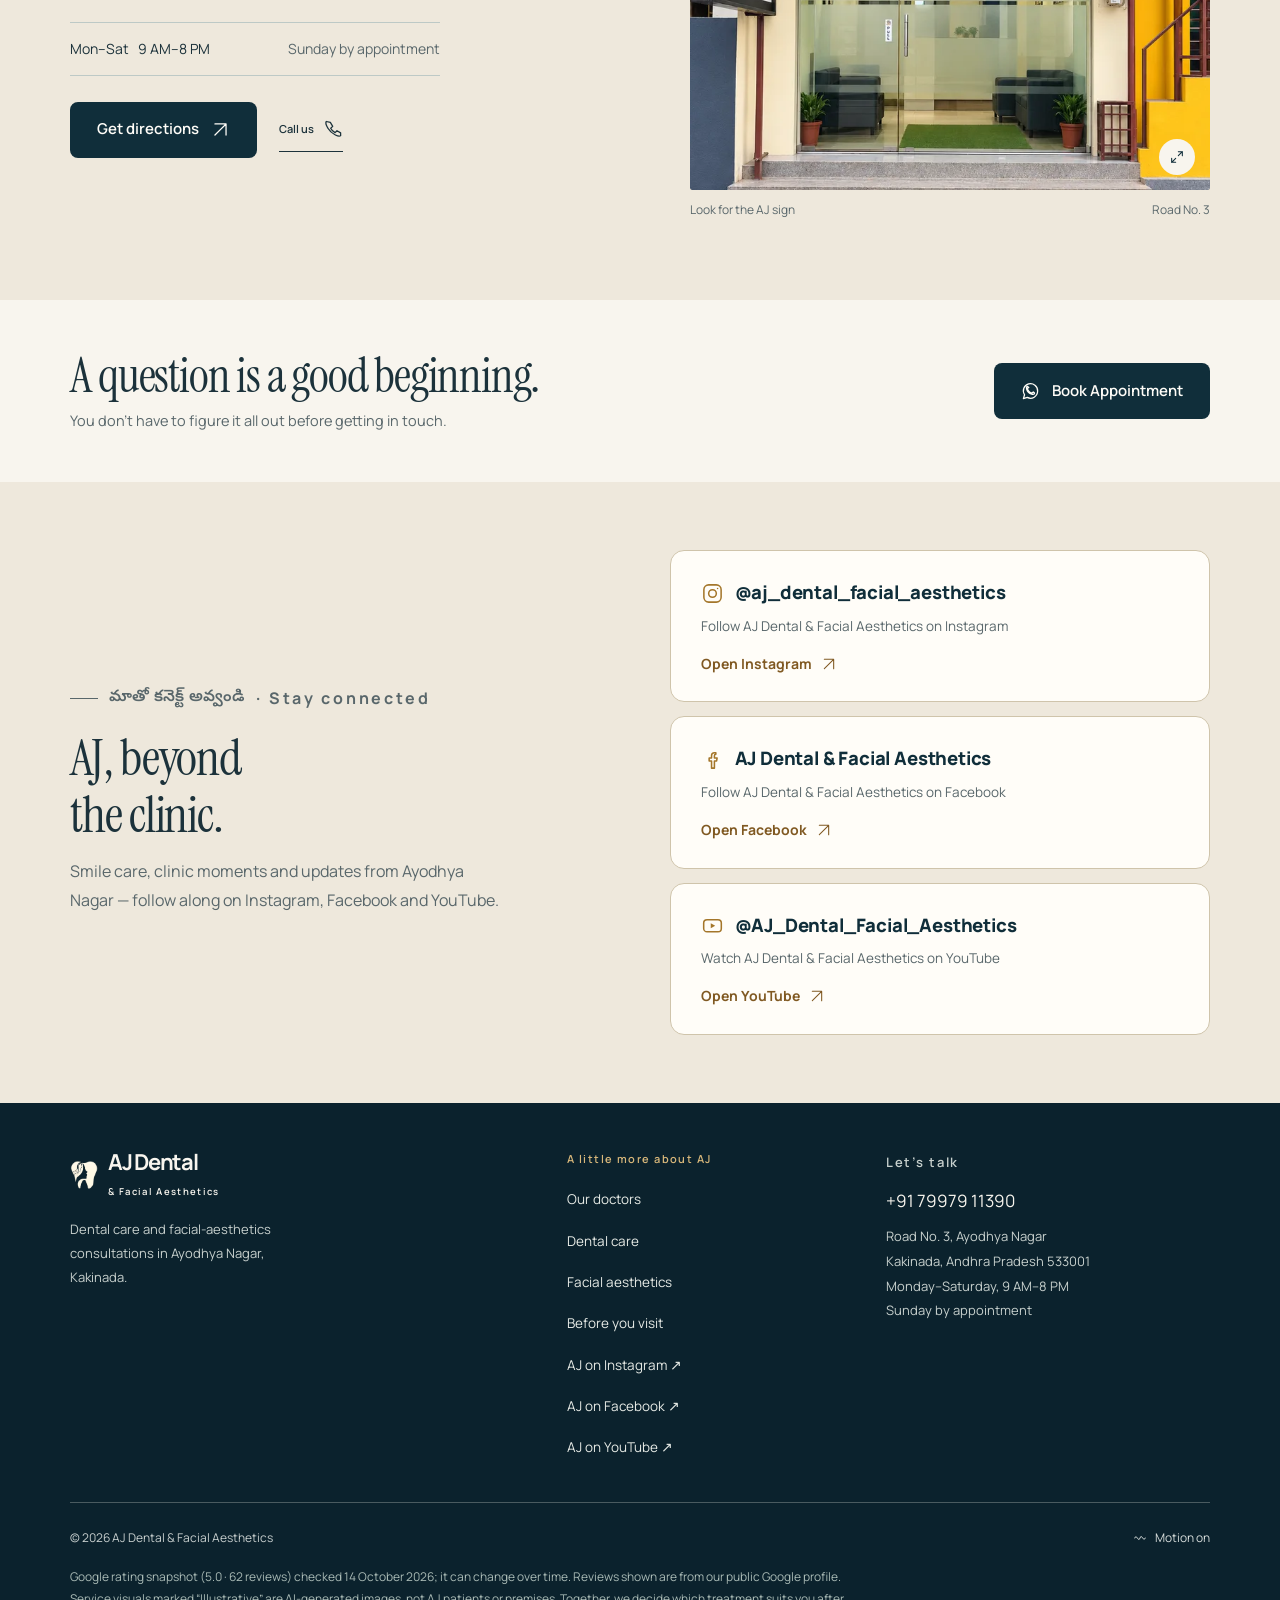
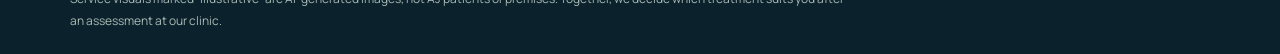
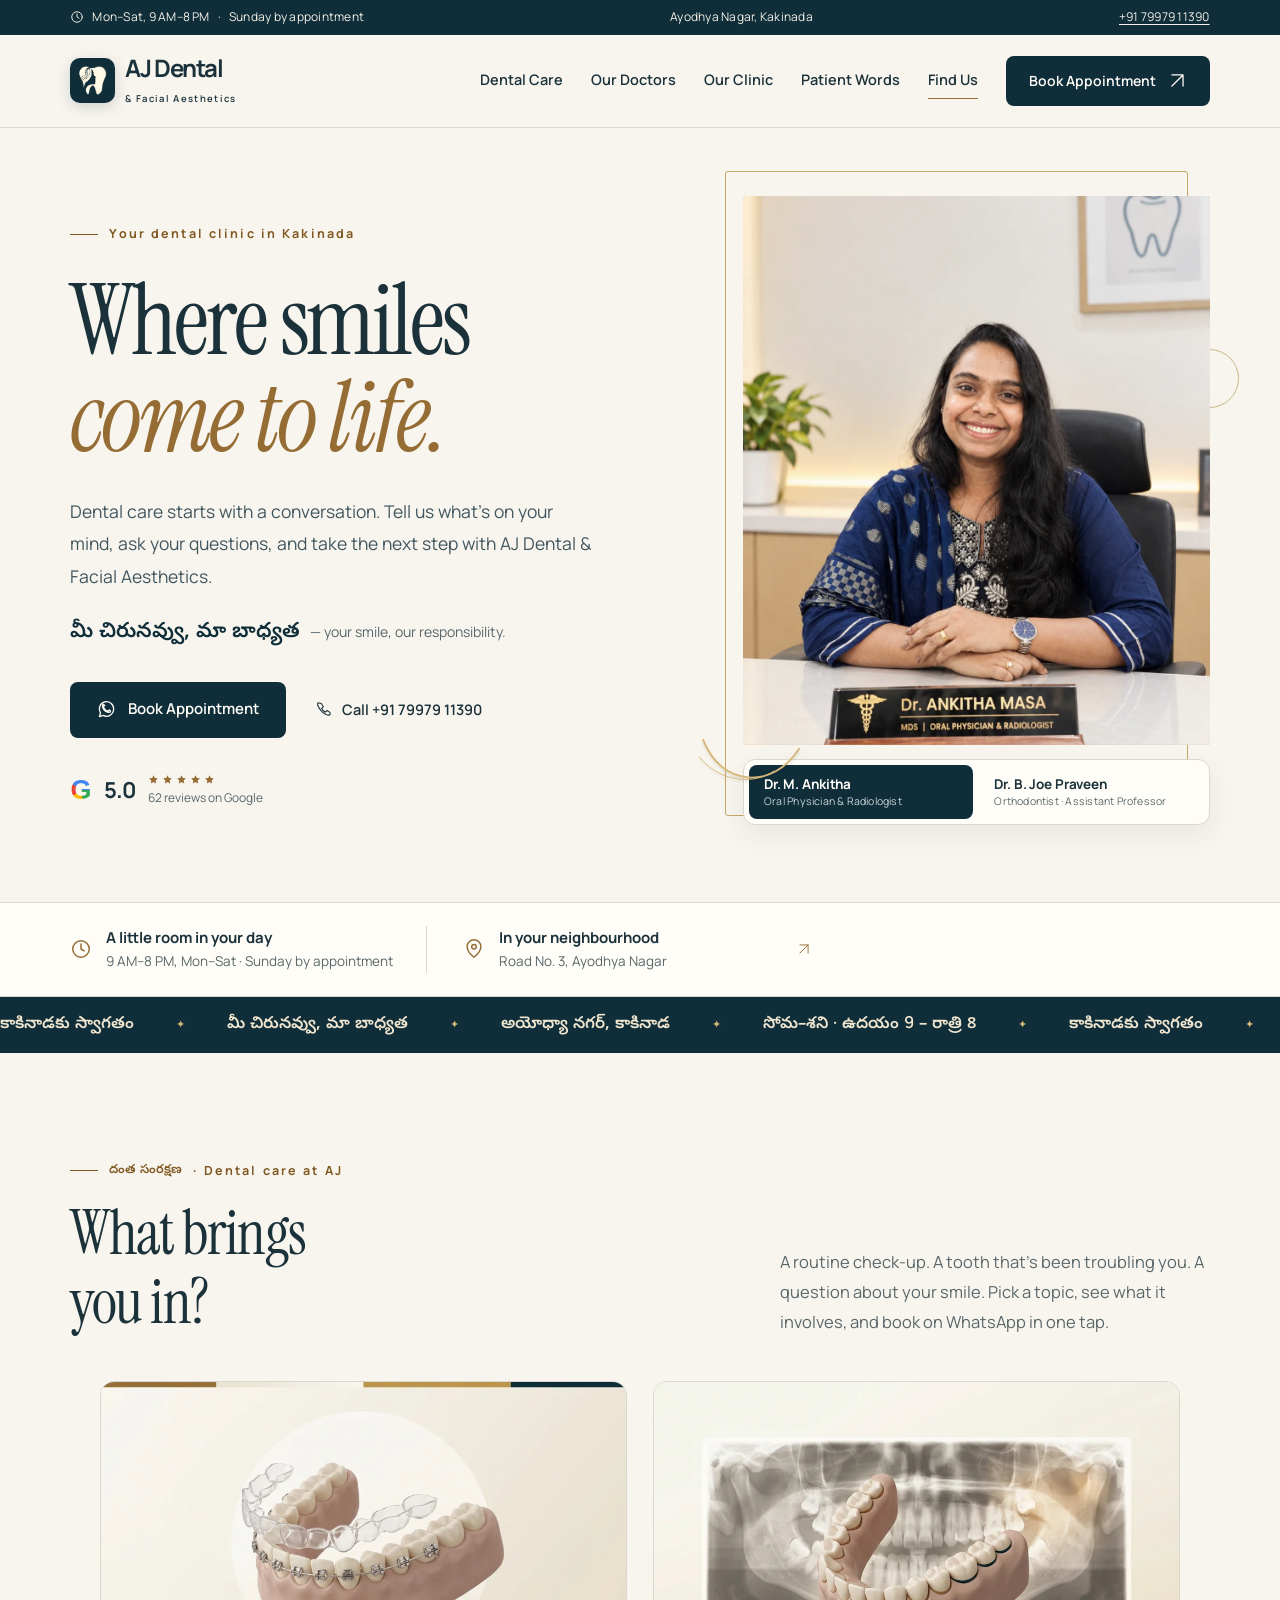
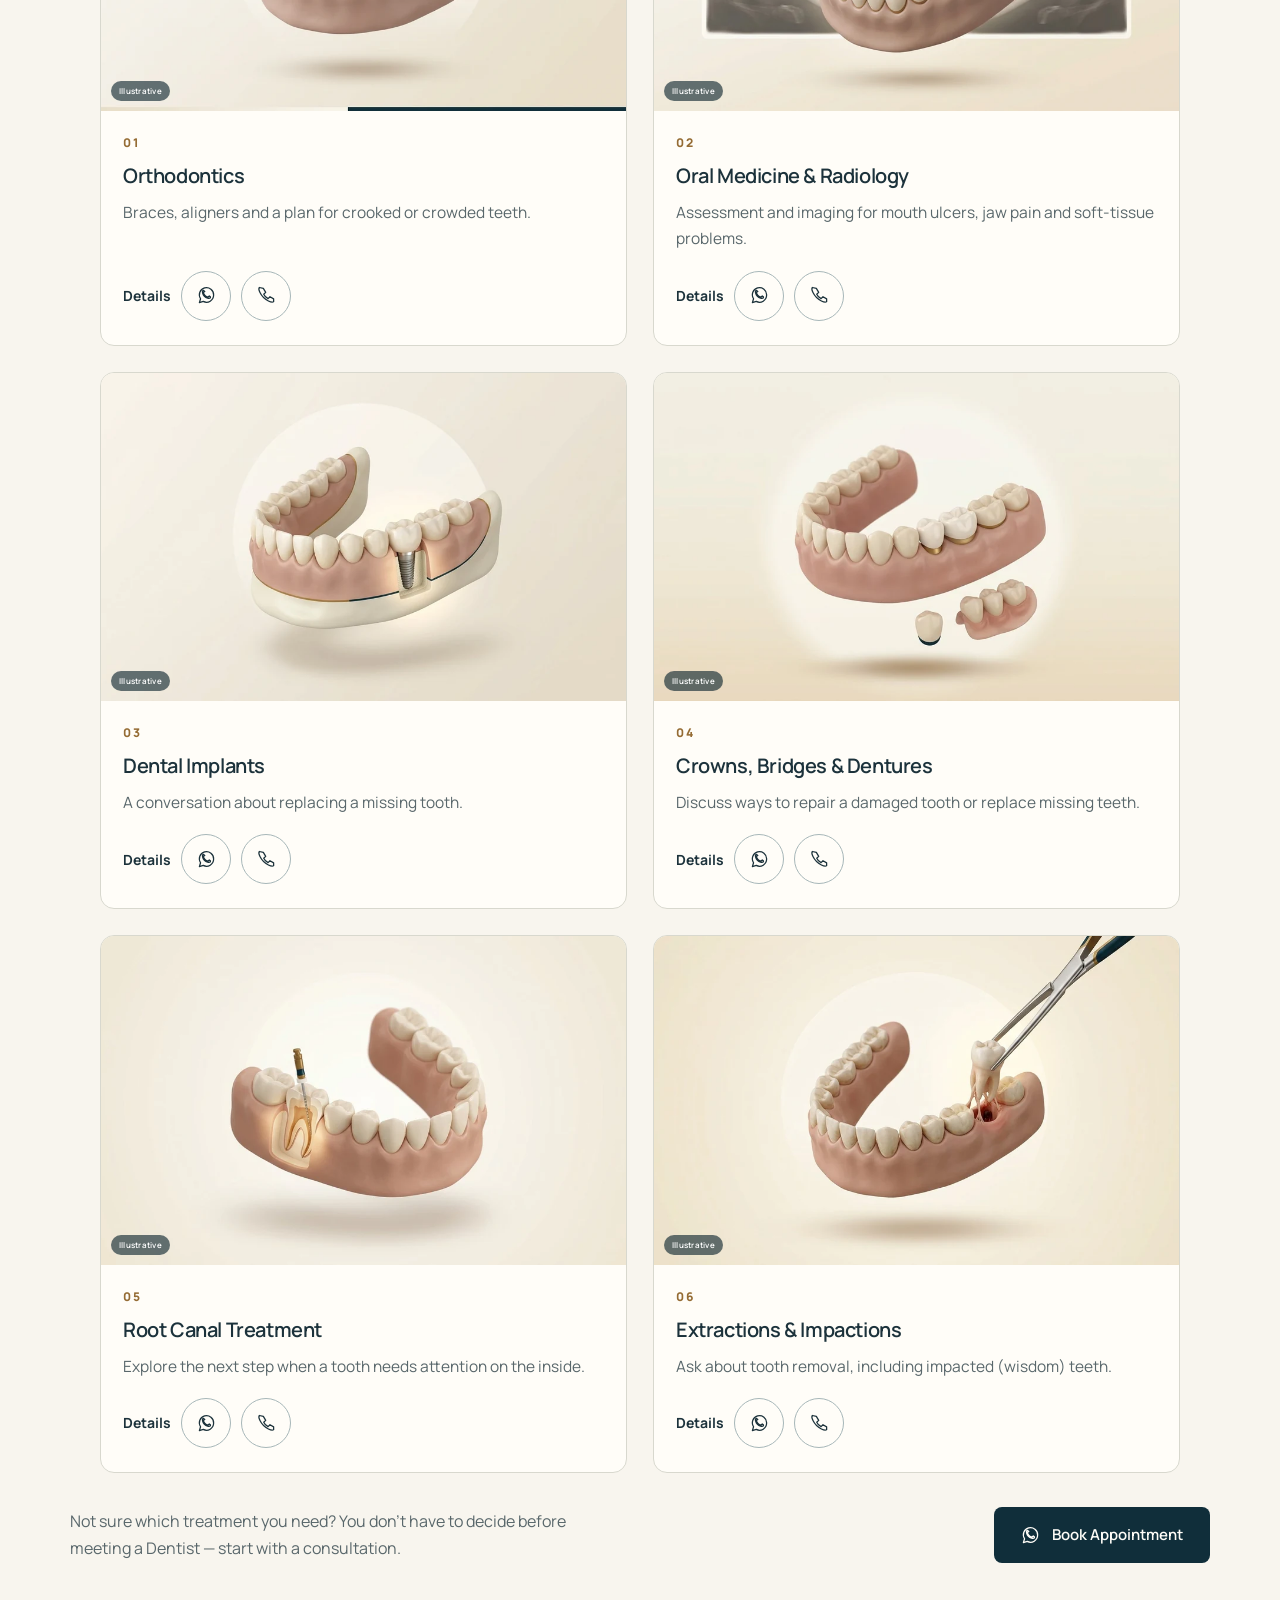
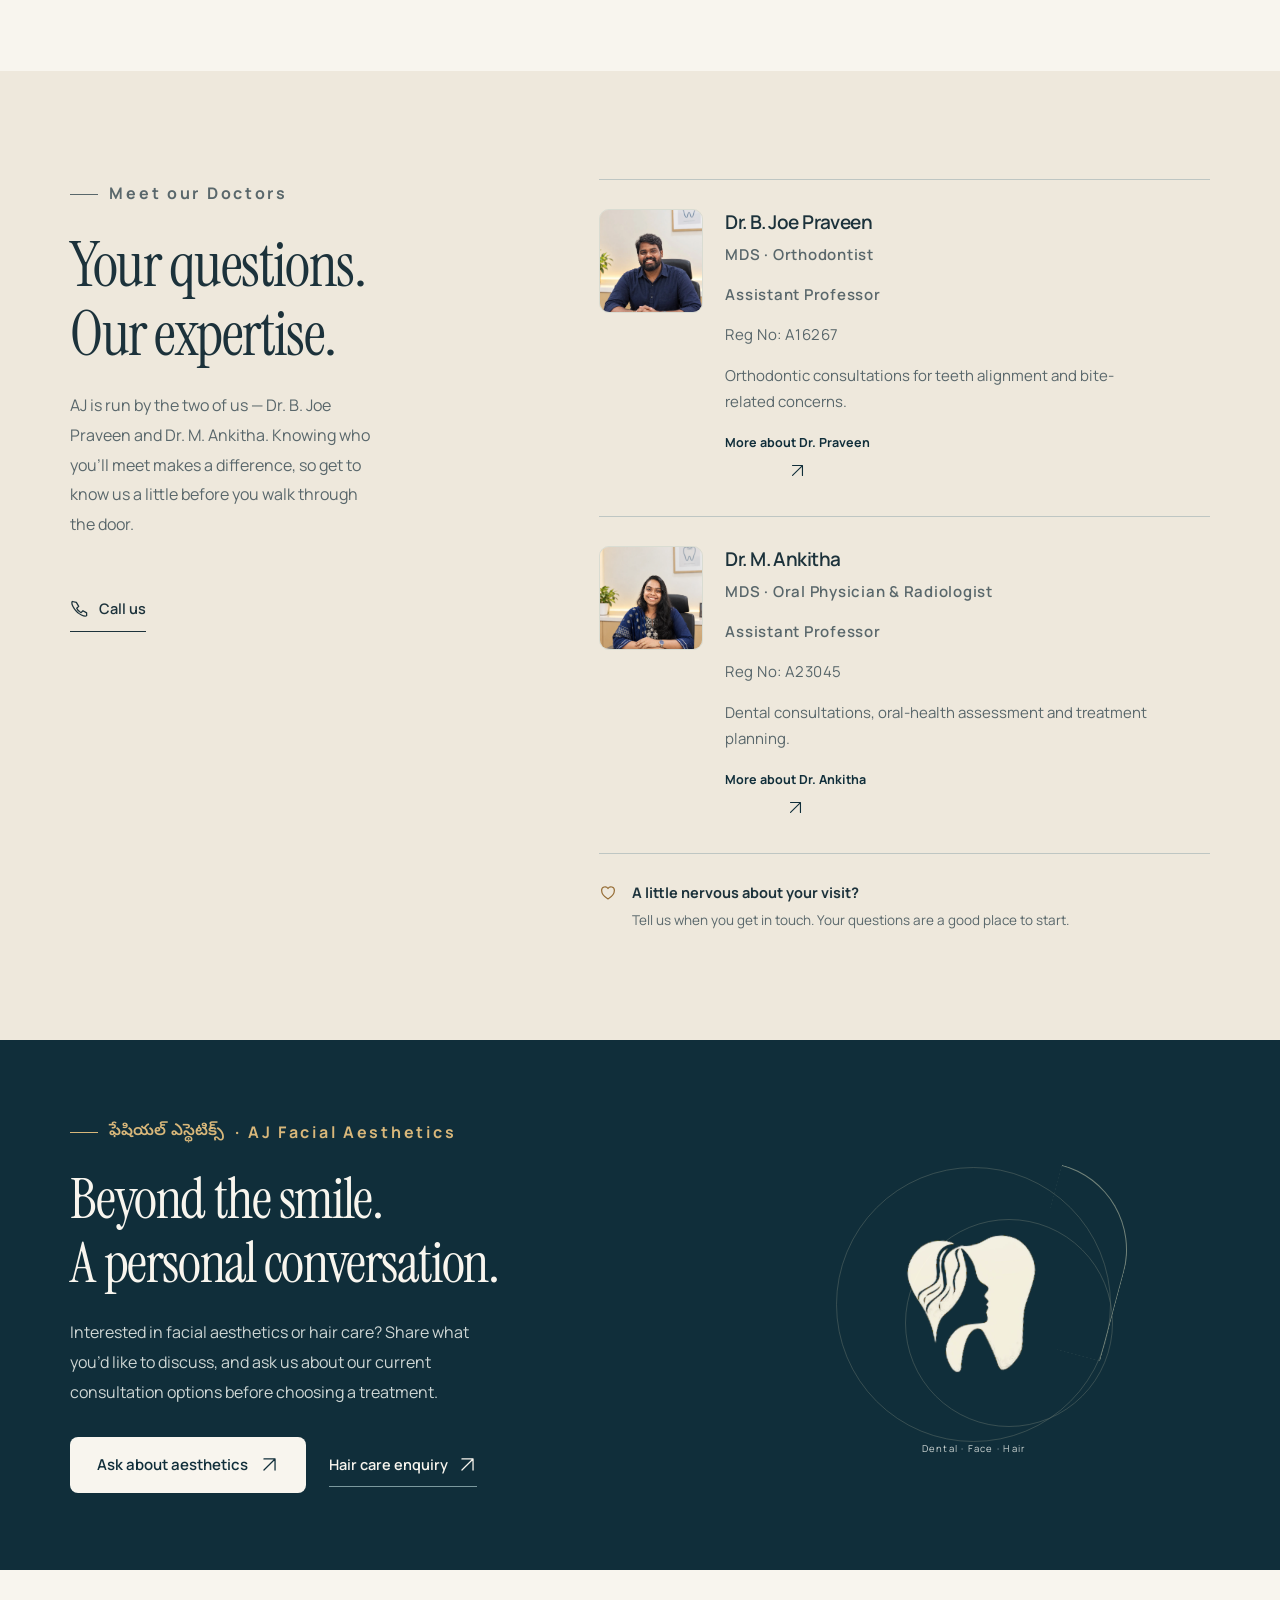
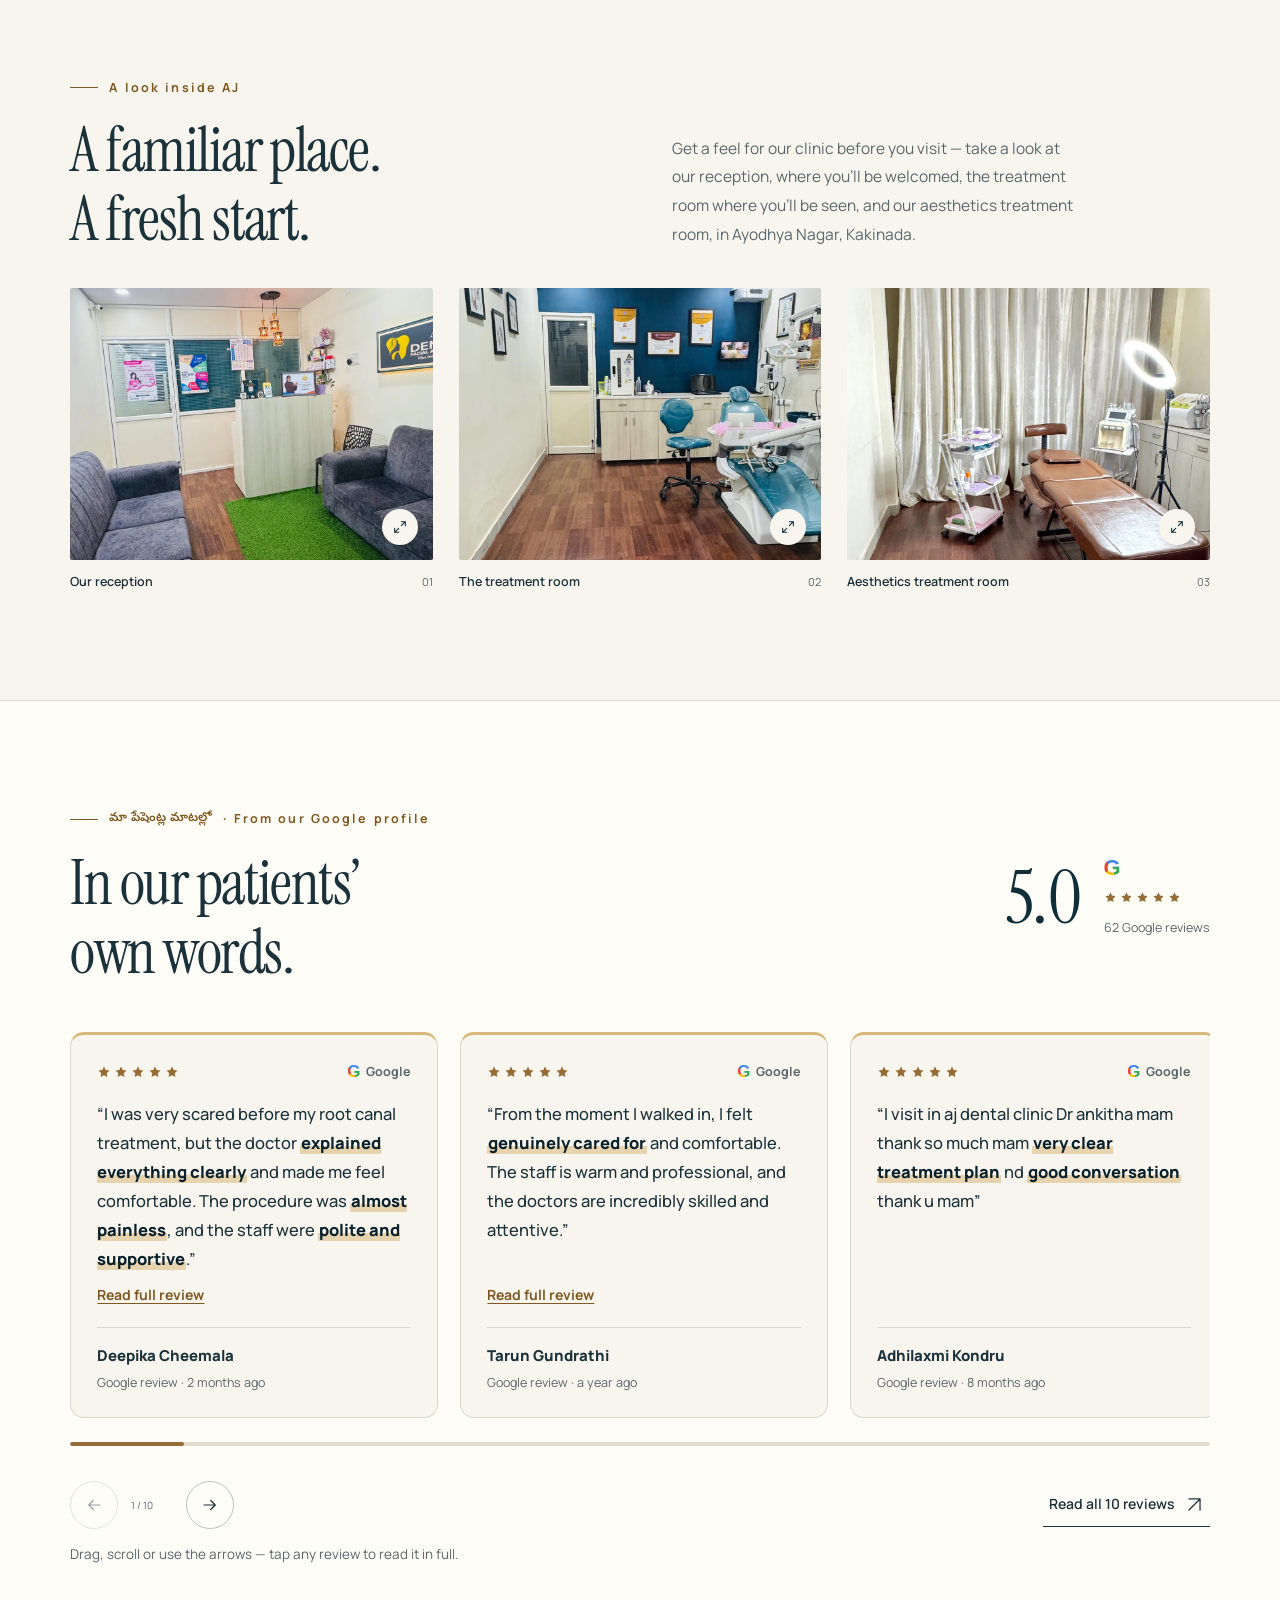
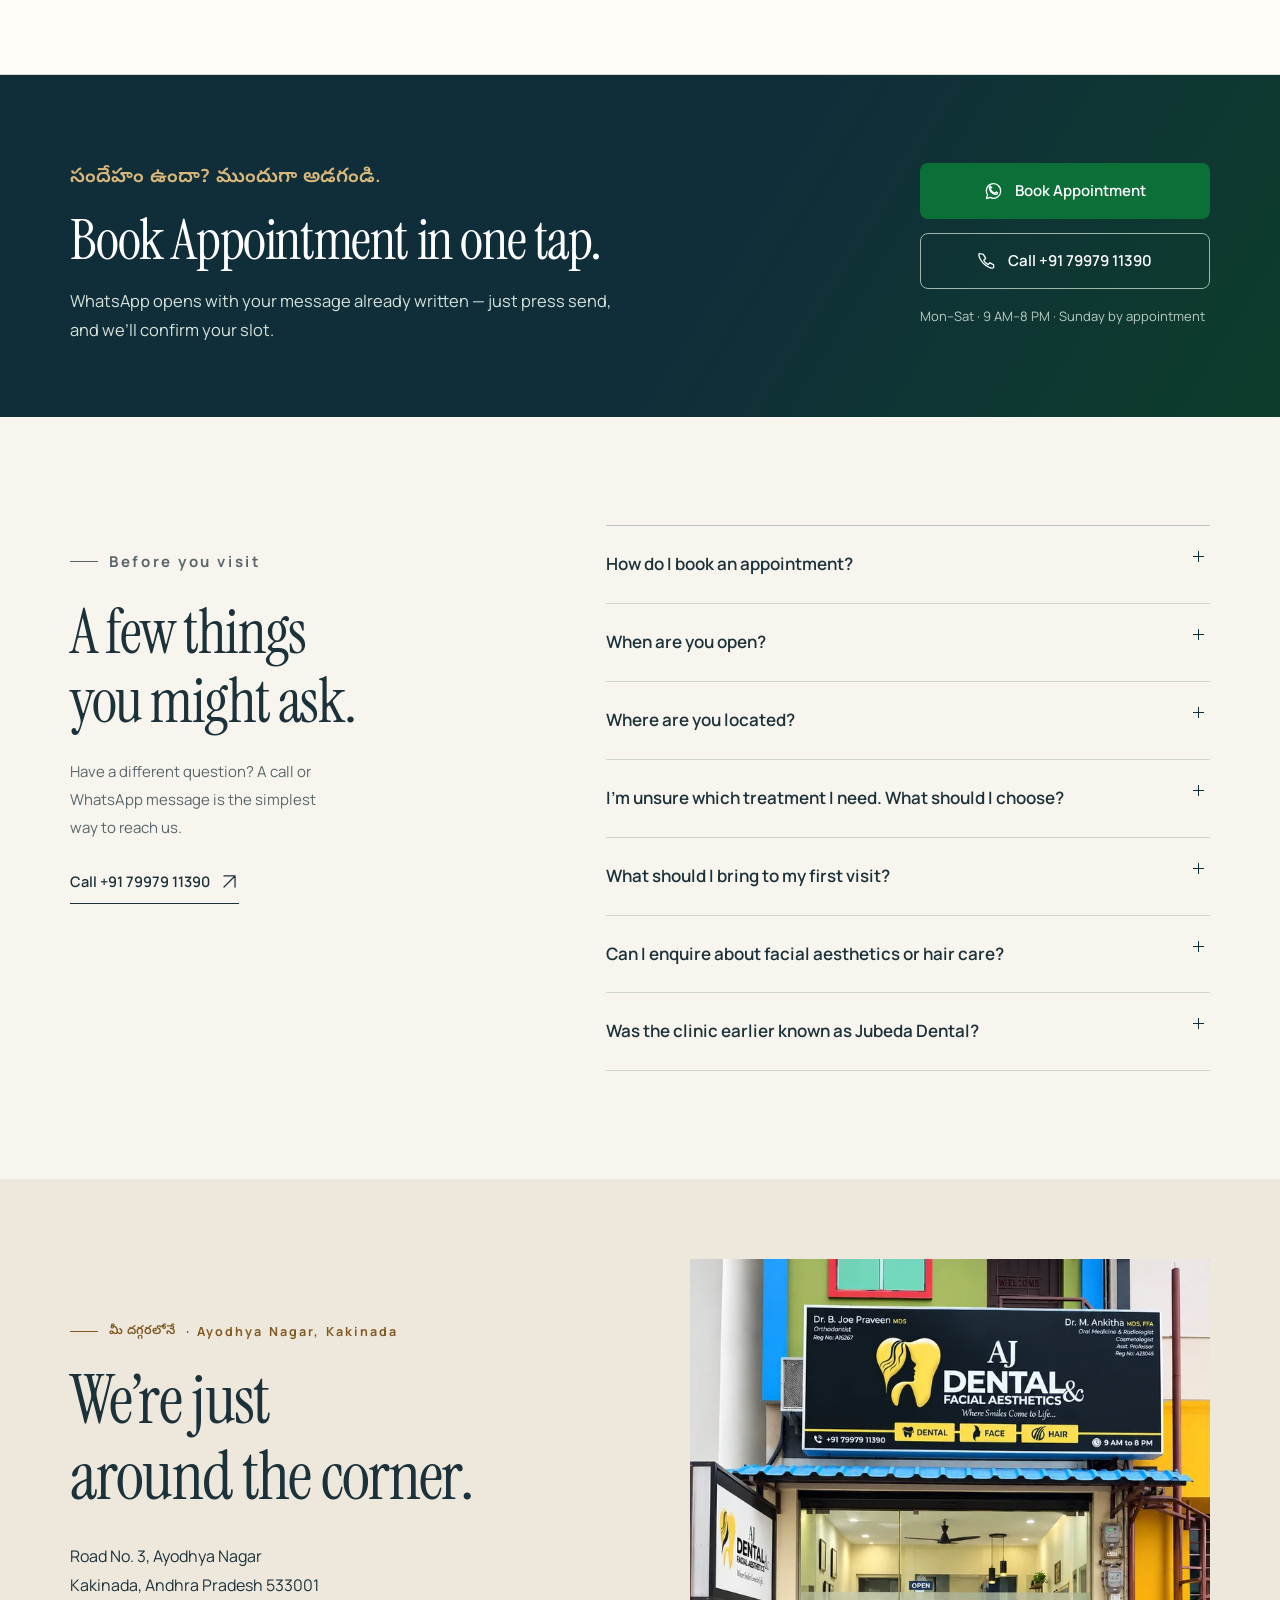
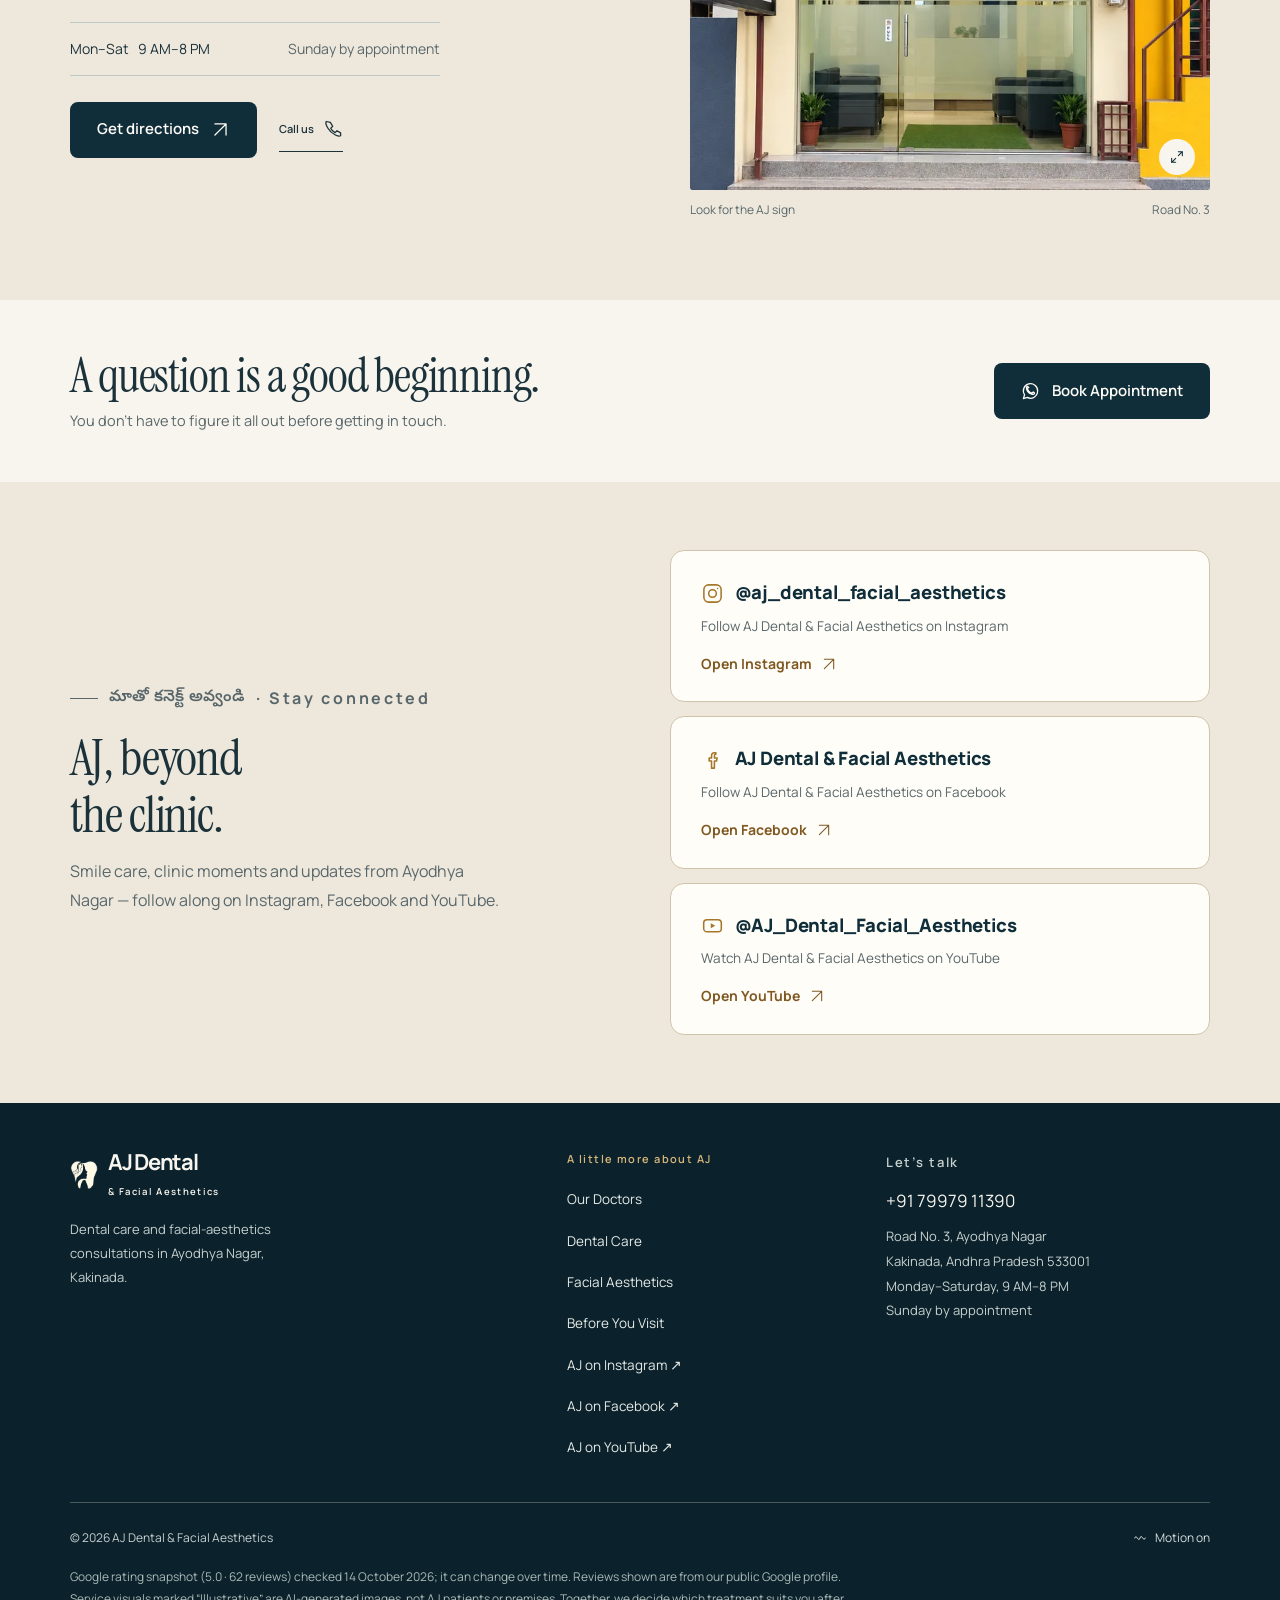
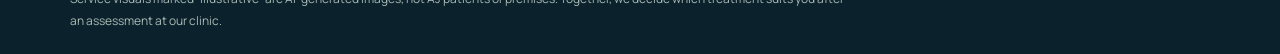
